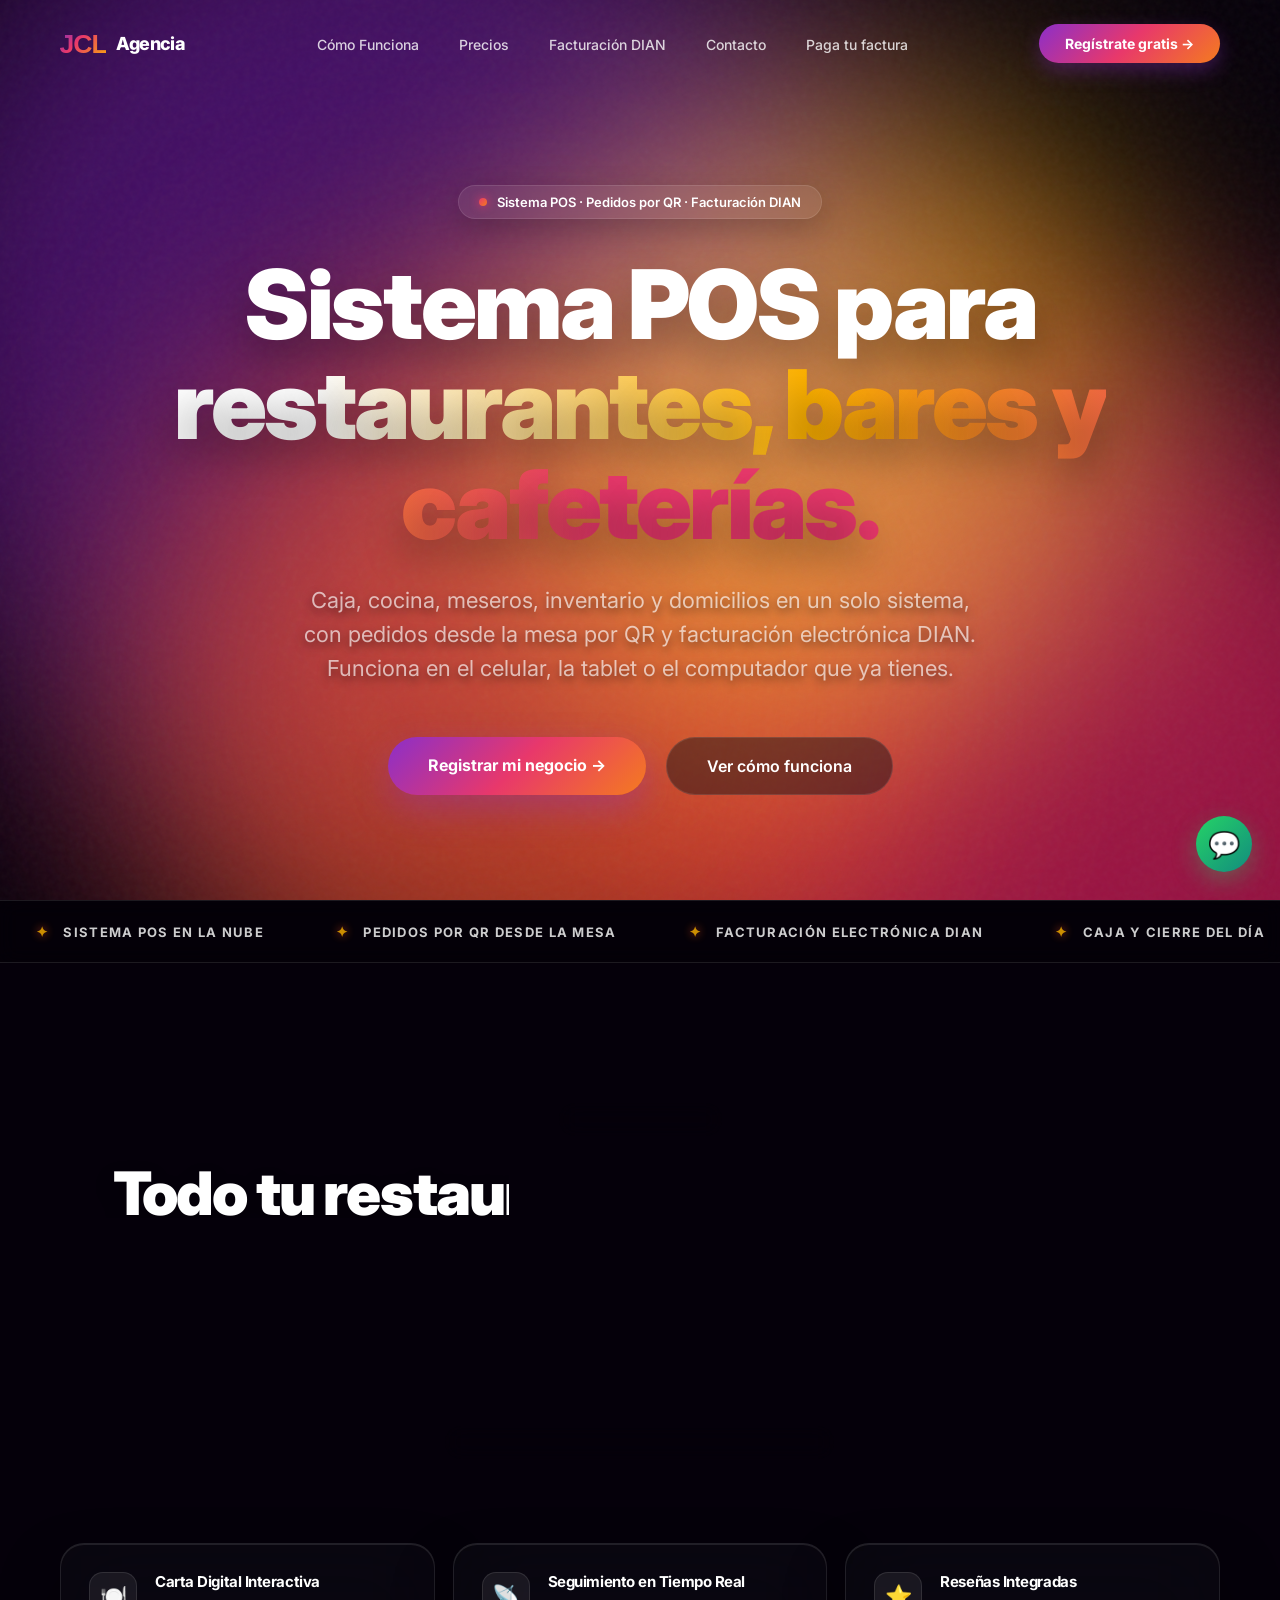
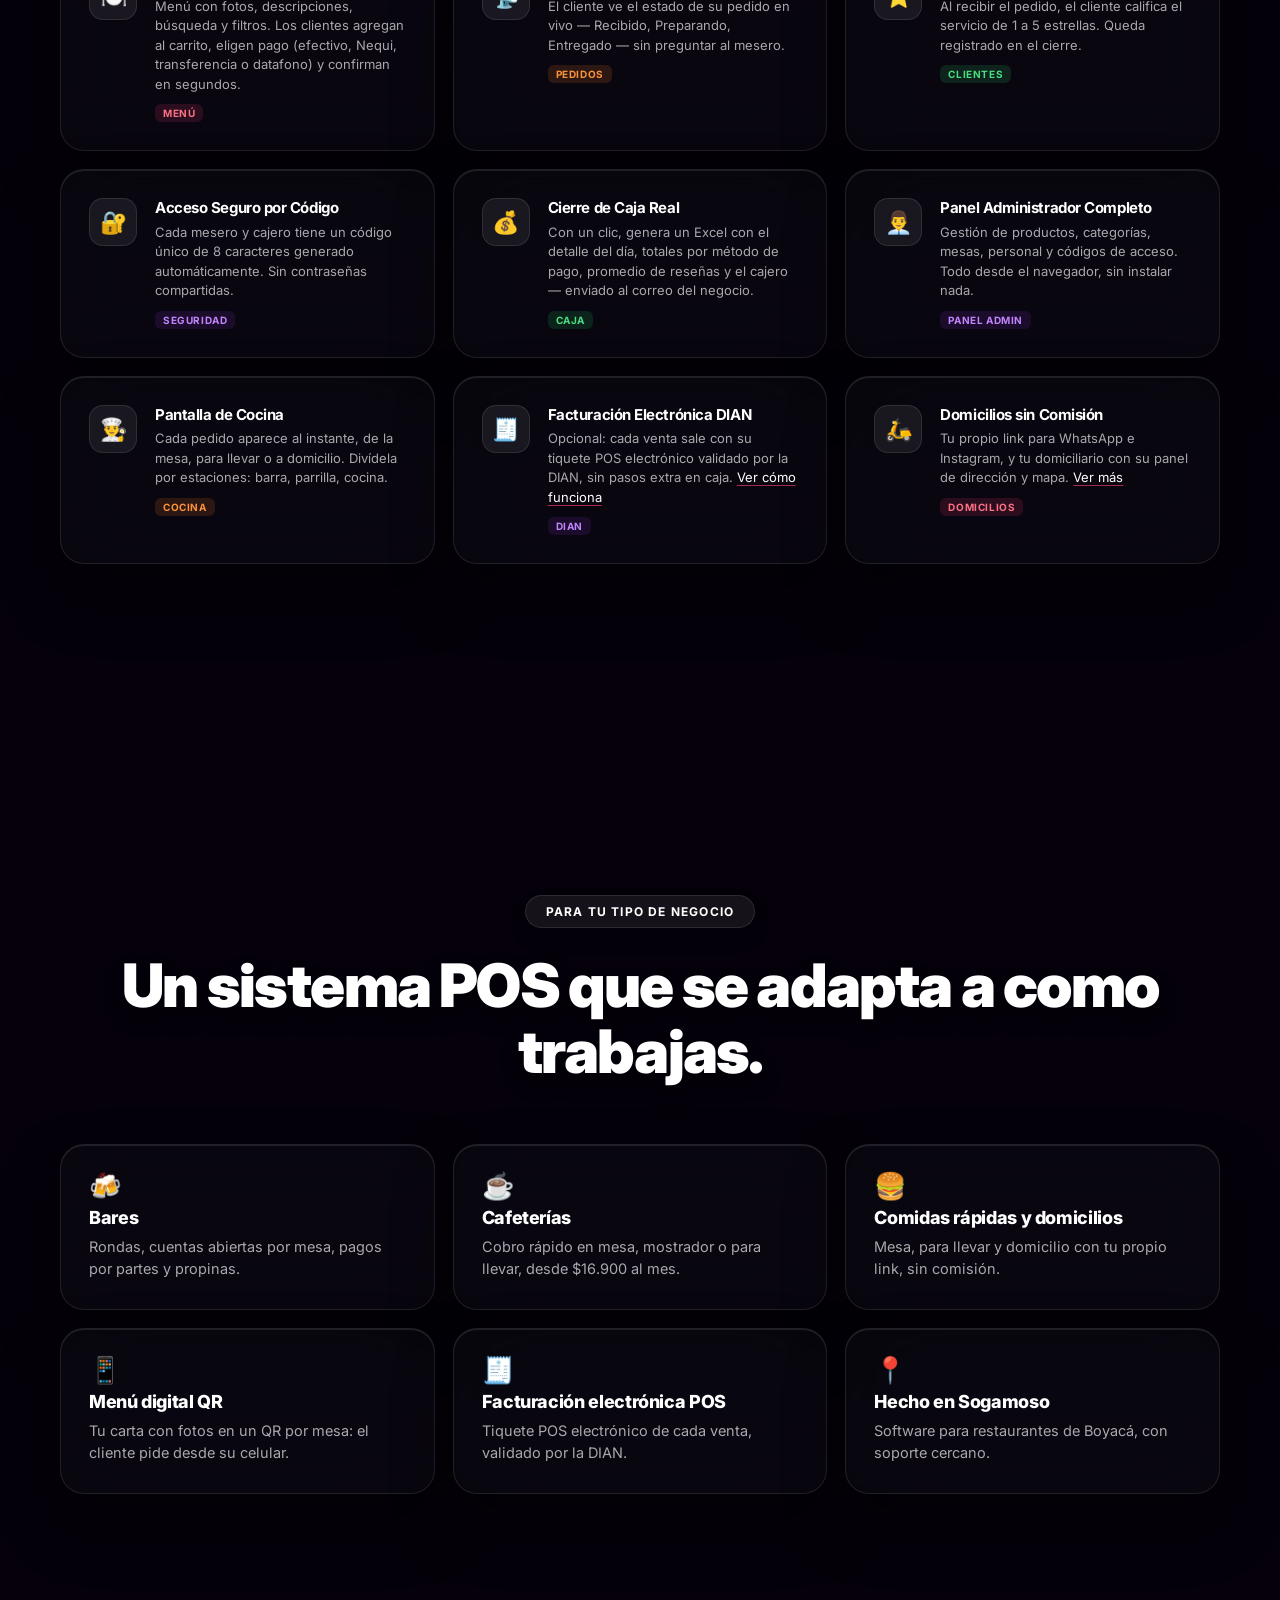
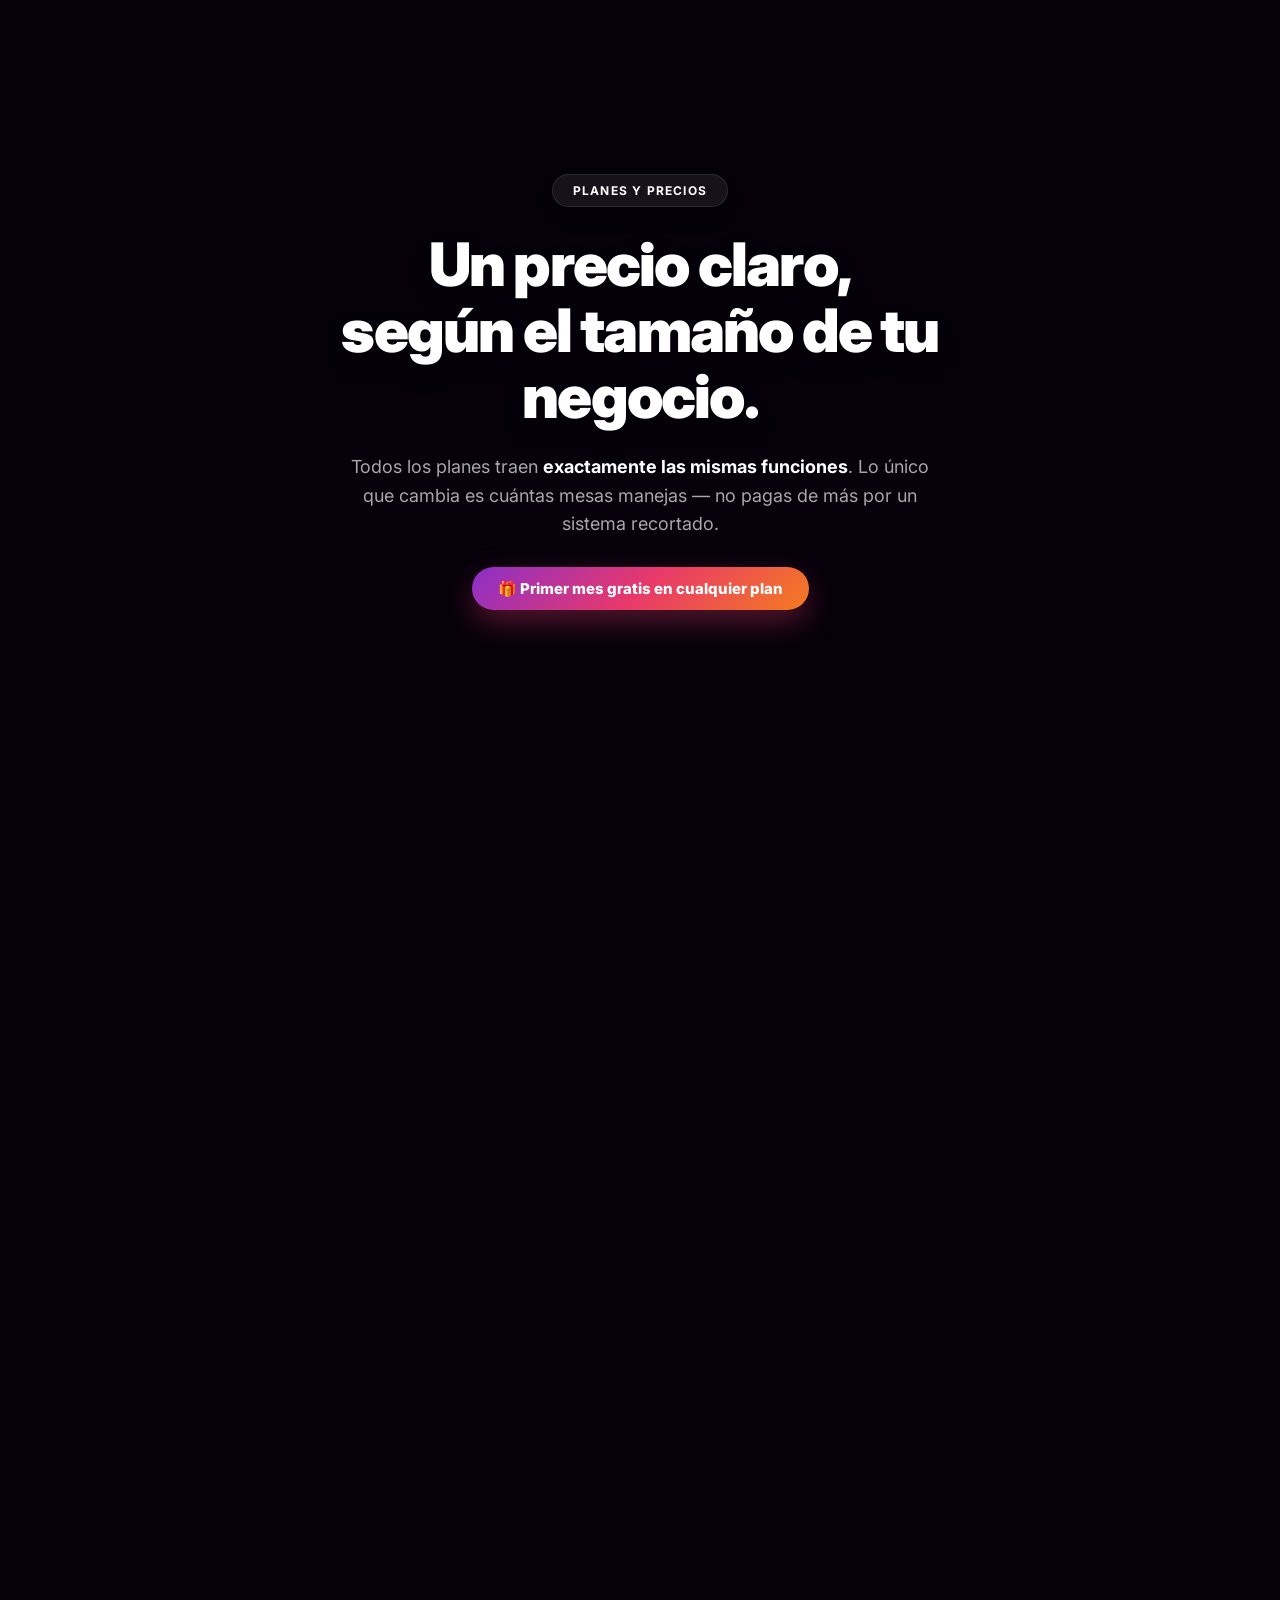
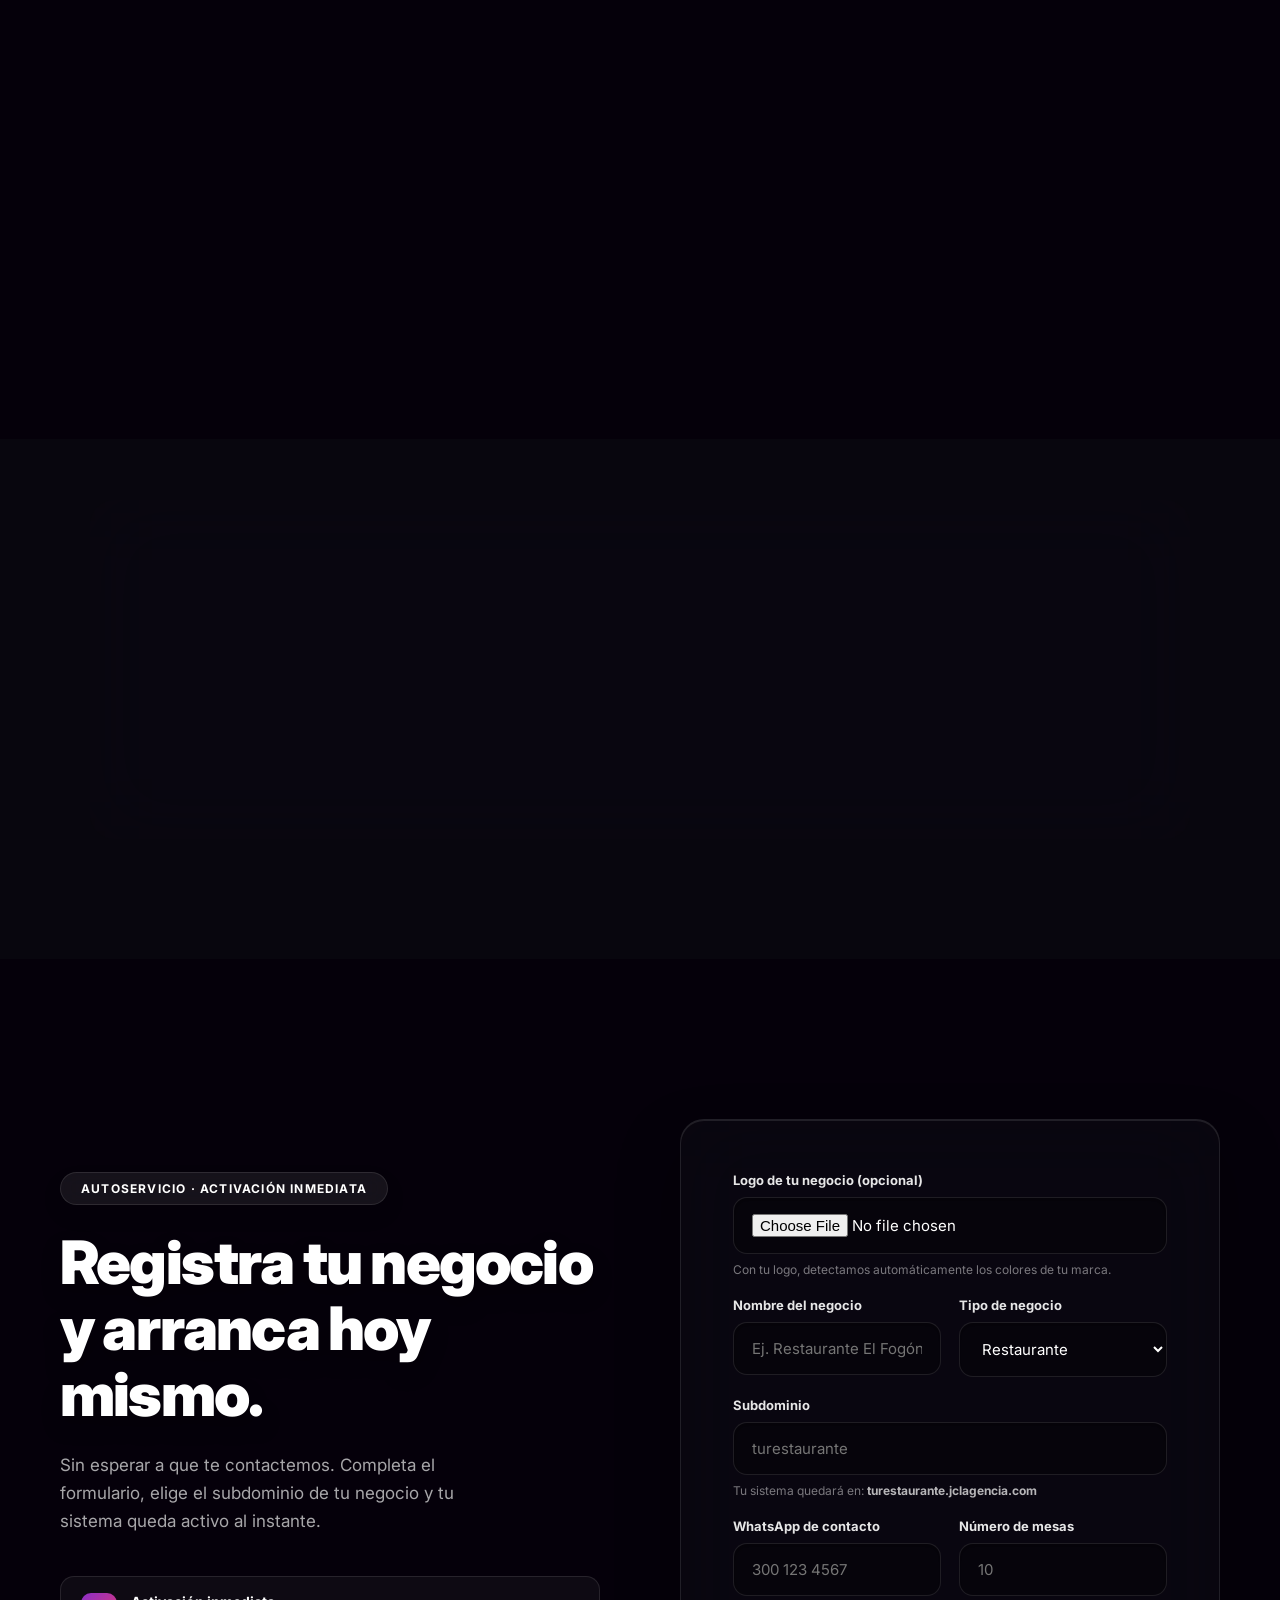
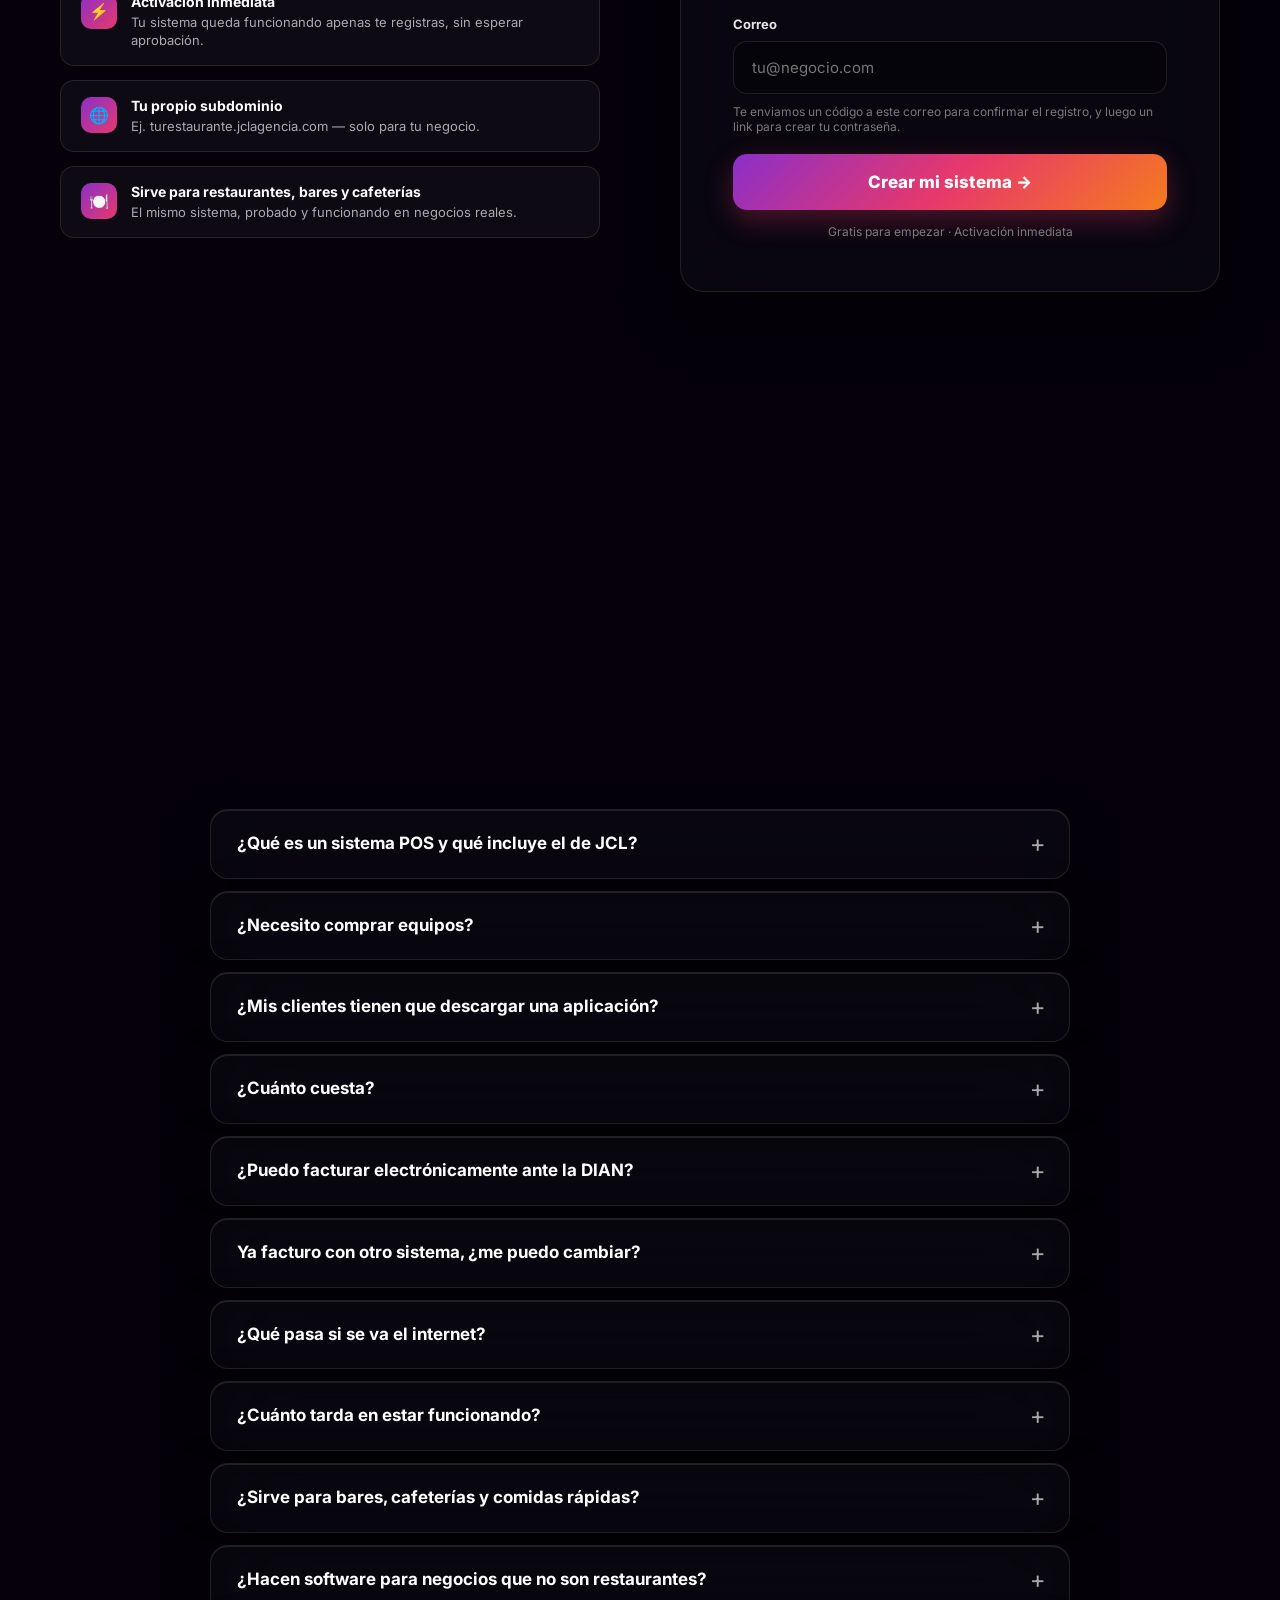
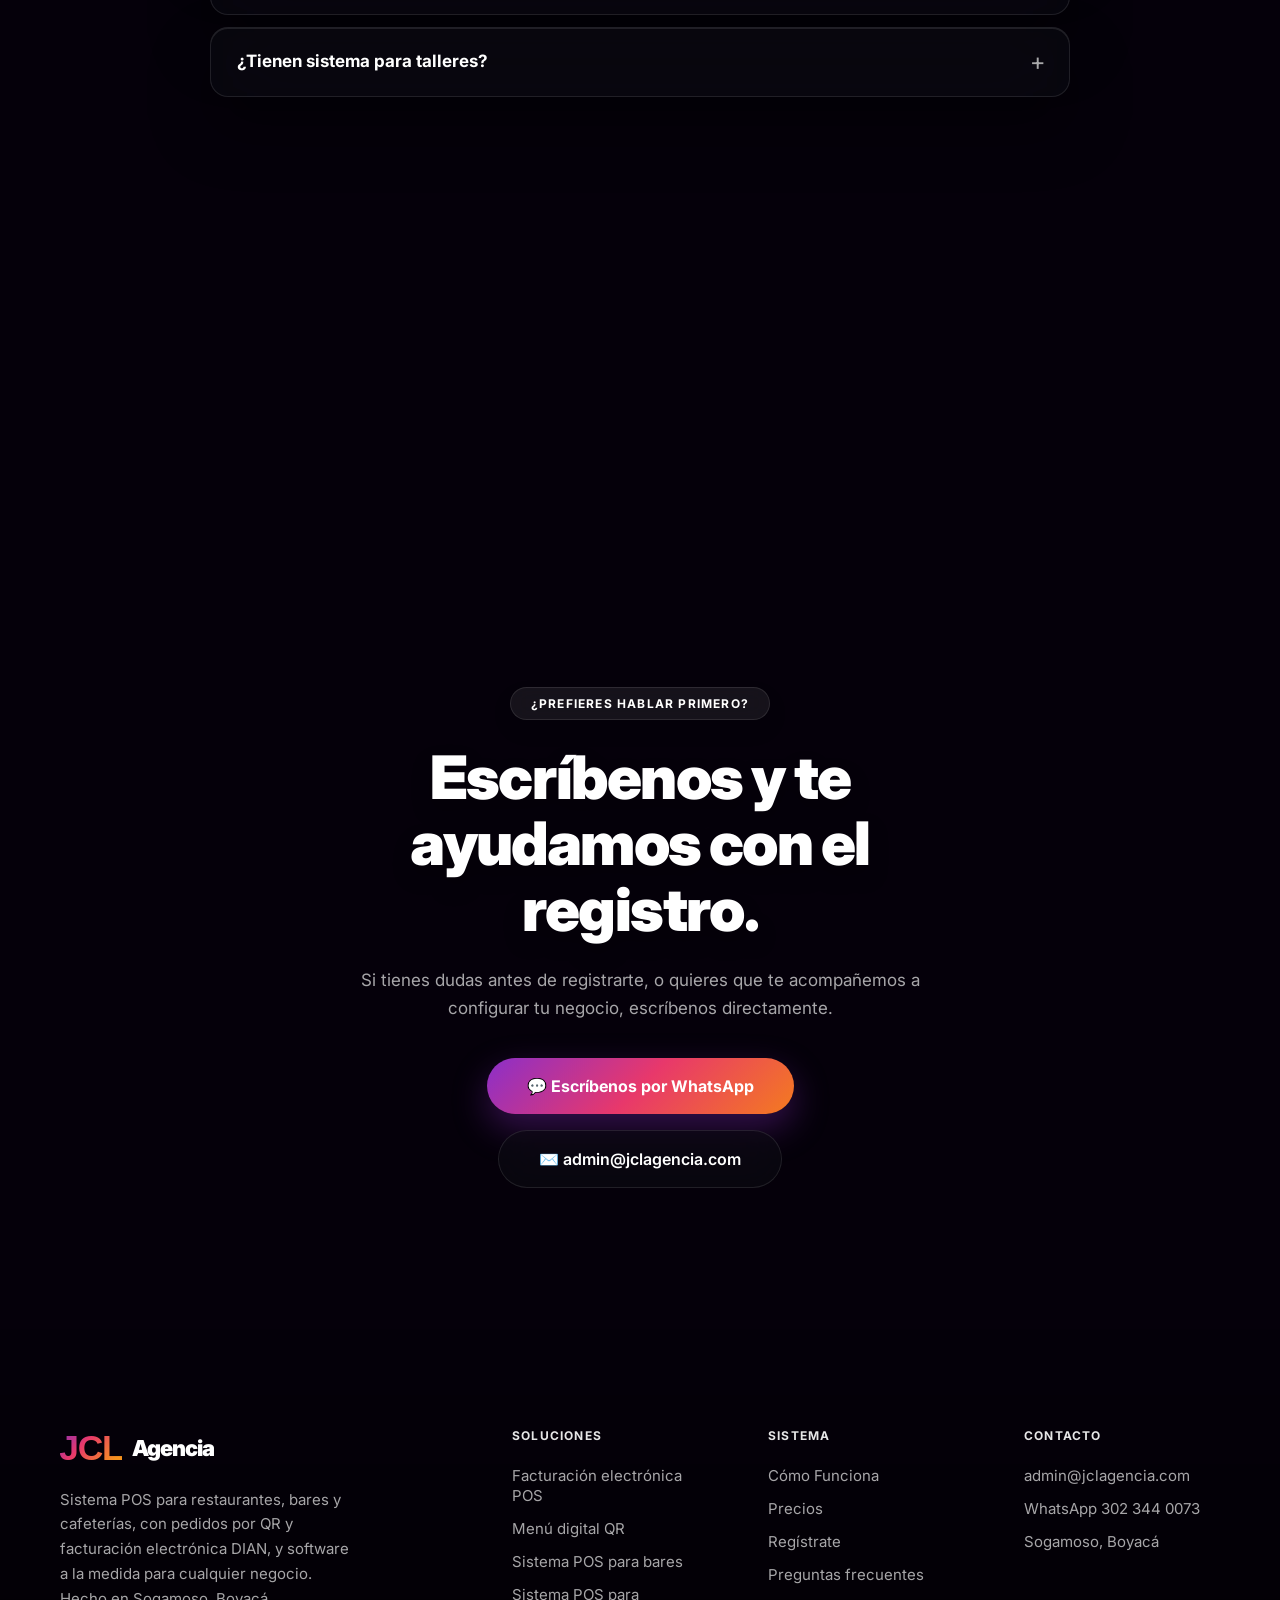
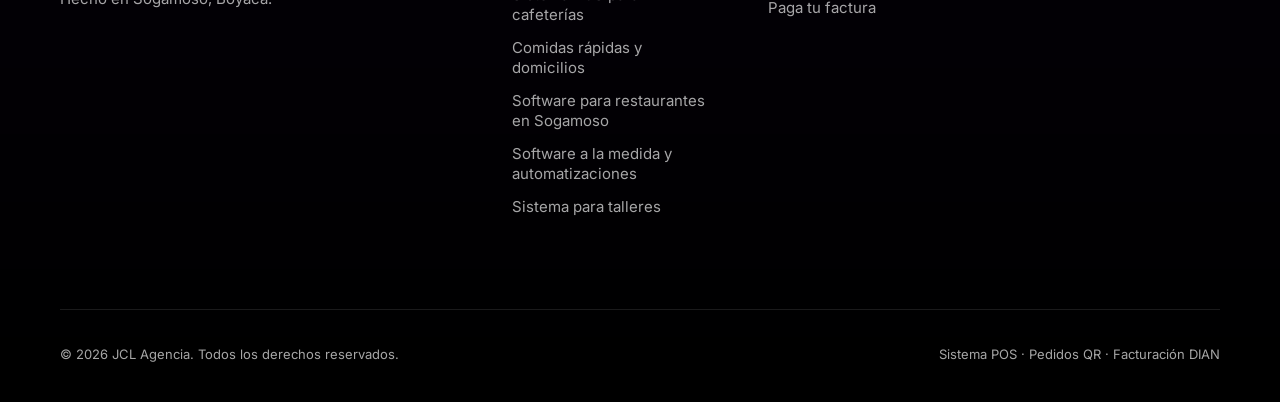
==== index.html @ b56ee99f "Web: JCL Talleres para cualquier taller, sin mes gratis y con factura electrónica La página de talle" ====
<!DOCTYPE html>
<html lang="es">
<head>
<meta charset="UTF-8">
<meta name="viewport" content="width=device-width, initial-scale=1.0">
<script>if (window.location.search) history.replaceState(null, '', window.location.pathname);</script>
<title>Sistema POS para restaurantes, bares y cafeterías | JCL Agencia</title>
<meta name="description" content="Sistema POS para restaurantes, bares y cafeterías en Colombia: pedidos por QR desde la mesa, caja, cocina, inventario, domicilios y facturación electrónica DIAN. Primer mes gratis.">
<link rel="canonical" href="https://jclagencia.com/">
<meta name="theme-color" content="#125EE0">

<!-- Favicon en archivos REALES: Googlebot no puede descargar un icono
     incrustado como data: URI, por eso el buscador mostraba el mundito gris.
     Los tamaños son múltiplos de 48, que es lo que Google pide. -->
<link rel="icon" href="/favicon.ico" sizes="any">
<link rel="icon" type="image/png" sizes="48x48" href="/icons/icon-48.png">
<link rel="icon" type="image/png" sizes="96x96" href="/icons/icon-96.png">
<link rel="icon" type="image/png" sizes="192x192" href="/icons/icon-192.png">
<link rel="apple-touch-icon" sizes="180x180" href="/icons/apple-touch-icon.png">

<!-- Vista previa al compartir (WhatsApp, Facebook, X). Sin og:image el enlace
     se compartía sin imagen, con un recuadro vacío. -->
<meta property="og:type" content="website">
<meta property="og:site_name" content="JCL Agencia">
<meta property="og:locale" content="es_CO">
<meta property="og:url" content="https://jclagencia.com/">
<meta property="og:title" content="Sistema POS para restaurantes, bares y cafeterías | JCL Agencia">
<meta property="og:description" content="Caja, cocina, meseros, inventario, domicilios y facturación electrónica DIAN, con pedidos desde la mesa por QR. Primer mes gratis.">
<meta property="og:image" content="https://jclagencia.com/icons/og-image.jpg">
<meta property="og:image:width" content="1200">
<meta property="og:image:height" content="630">
<meta property="og:image:alt" content="JCL Agencia — sistema POS para restaurantes, bares y cafeterías">
<meta name="twitter:card" content="summary_large_image">
<meta name="twitter:title" content="Sistema POS para restaurantes, bares y cafeterías | JCL Agencia">
<meta name="twitter:description" content="Sistema POS con pedidos por QR y facturación electrónica DIAN. Primer mes gratis.">
<meta name="twitter:image" content="https://jclagencia.com/icons/og-image.jpg">

<!-- Datos estructurados: es lo que le dice a Google cuál es el logo OFICIAL de
     la marca (distinto del iconito del resultado de búsqueda). -->
<script type="application/ld+json">
{
  "@context": "https://schema.org",
  "@type": "Organization",
  "name": "JCL Agencia",
  "alternateName": "JCL Marketing Digital & Servicios de IA",
  "url": "https://jclagencia.com/",
  "logo": {
    "@type": "ImageObject",
    "url": "https://jclagencia.com/icons/icon-512.png",
    "width": 512,
    "height": 512
  },
  "image": "https://jclagencia.com/icons/og-image.jpg",
  "description": "Sistema POS para restaurantes, bares y cafeterías, con pedidos por QR y facturación electrónica DIAN. Software a la medida y automatizaciones para cualquier negocio.",
  "areaServed": { "@type": "Country", "name": "Colombia" },
  "address": {
    "@type": "PostalAddress",
    "addressLocality": "Sogamoso",
    "addressRegion": "Boyacá",
    "addressCountry": "CO"
  },
  "contactPoint": {
    "@type": "ContactPoint",
    "contactType": "ventas",
    "telephone": "+57-302-344-0073",
    "availableLanguage": ["es"]
  }
}
</script>

<script type="application/ld+json">
{
 "@context": "https://schema.org",
 "@type": "SoftwareApplication",
 "name": "Sistema POS JCL para restaurantes",
 "applicationCategory": "BusinessApplication",
 "applicationSubCategory": "Sistema POS para restaurantes, bares y cafeterías",
 "operatingSystem": "Web: Android, iOS, Windows y macOS",
 "inLanguage": "es-CO",
 "url": "https://jclagencia.com/",
 "description": "Sistema POS en la nube con pedidos por QR desde la mesa, caja, cocina, meseros, inventario, domicilios y facturación electrónica DIAN.",
 "publisher": {
  "@type": "Organization",
  "name": "JCL Agencia",
  "url": "https://jclagencia.com/"
 },
 "offers": {
  "@type": "AggregateOffer",
  "priceCurrency": "COP",
  "lowPrice": "16900",
  "highPrice": "100000",
  "offerCount": "4"
 }
}
</script>
<script type="application/ld+json">
{
 "@context": "https://schema.org",
 "@type": "FAQPage",
 "mainEntity": [
  {
   "@type": "Question",
   "name": "¿Qué es un sistema POS y qué incluye el de JCL?",
   "acceptedAnswer": {
    "@type": "Answer",
    "text": "Un sistema POS (punto de venta) es con lo que cobras y controlas las ventas de tu negocio. El de JCL incluye caja con cierre del día, pantalla de cocina, panel de meseros, inventario, domicilios y pedidos desde la mesa por QR, todo en el navegador, sin instalar nada."
   }
  },
  {
   "@type": "Question",
   "name": "¿Necesito comprar equipos?",
   "acceptedAnswer": {
    "@type": "Answer",
    "text": "No. Funciona en el celular, la tablet o el computador que ya tienes. Si quieres tiquetes impresos, sirve una impresora térmica de 58 u 80 mm en caja."
   }
  },
  {
   "@type": "Question",
   "name": "¿Mis clientes tienen que descargar una aplicación?",
   "acceptedAnswer": {
    "@type": "Answer",
    "text": "No. Escanean el QR de su mesa y la carta abre en el navegador de su celular. Quien prefiera, le pide al mesero, que registra el pedido desde su celular."
   }
  },
  {
   "@type": "Question",
   "name": "¿Cuánto cuesta?",
   "acceptedAnswer": {
    "@type": "Answer",
    "text": "Depende de cuántas mesas manejas: $16.900 al mes hasta 10 mesas, $29.900 de 11 a 20, $49.900 de 21 a 50 y $100.000 con más de 50. Todos los planes traen las mismas funciones y el primer mes es gratis. La facturación electrónica es opcional y se paga aparte."
   }
  },
  {
   "@type": "Question",
   "name": "¿Puedo facturar electrónicamente ante la DIAN?",
   "acceptedAnswer": {
    "@type": "Answer",
    "text": "Sí, es opcional. Cada venta sale con su tiquete POS electrónico validado por la DIAN y, si el cliente la pide, con factura a su nombre. Te acompañamos en la habilitación. Ver cómo funciona."
   }
  },
  {
   "@type": "Question",
   "name": "Ya facturo con otro sistema, ¿me puedo cambiar?",
   "acceptedAnswer": {
    "@type": "Answer",
    "text": "Sí, sin quedarte un día sin facturar: la DIAN permite tener más de un sistema registrado, así que el anterior sigue funcionando hasta el día del cambio. Te recomendamos pedir un prefijo nuevo y guardar los XML de tu proveedor anterior."
   }
  },
  {
   "@type": "Question",
   "name": "¿Qué pasa si se va el internet?",
   "acceptedAnswer": {
    "@type": "Answer",
    "text": "El sistema funciona en línea: si se cae el internet del local, puedes seguir trabajando desde un celular con datos. Y la facturación electrónica nunca frena la venta: si la DIAN tarda en responder, el documento sale solo apenas responde."
   }
  },
  {
   "@type": "Question",
   "name": "¿Cuánto tarda en estar funcionando?",
   "acceptedAnswer": {
    "@type": "Answer",
    "text": "Queda activo apenas te registras, con tu propia dirección. La carta la armas tomándole una foto a tu carta impresa, y desde tu panel imprimes los QR de las mesas."
   }
  },
  {
   "@type": "Question",
   "name": "¿Sirve para bares, cafeterías y comidas rápidas?",
   "acceptedAnswer": {
    "@type": "Answer",
    "text": "Sí, es el mismo sistema. Mira cómo funciona en bares, cafeterías y comidas rápidas con domicilios."
   }
  },
  {
   "@type": "Question",
   "name": "¿Hacen software para negocios que no son restaurantes?",
   "acceptedAnswer": {
    "@type": "Answer",
    "text": "Sí. Hacemos software a la medida y automatizaciones para cualquier negocio: ya tenemos funcionando sistemas para una IPS, una constructora, un taller de motos y un centro de estética."
   }
  },
  {
   "@type": "Question",
   "name": "¿Tienen sistema para talleres?",
   "acceptedAnswer": {
    "@type": "Answer",
    "text": "Sí: JCL Talleres, para talleres de motos, carros, maquinaria o cualquier equipo, con órdenes de trabajo, inventario, caja, abonos y avisos al cliente por WhatsApp. Cuesta $99.900 al mes con 60 órdenes de trabajo incluidas."
   }
  }
 ]
}
</script>

<link rel="preconnect" href="https://fonts.googleapis.com">
<link rel="preconnect" href="https://fonts.gstatic.com" crossorigin>
<link href="https://fonts.googleapis.com/css2?family=Inter:wght@400;500;600;700;800;900&display=swap" rel="stylesheet">
<style>
/* ── RESET & VARIABLES ── */
*, *::before, *::after { box-sizing: border-box; margin: 0; padding: 0; }
html { scroll-behavior: smooth; }

:root {
  --c-purple: #6A1B9A;
  --c-magenta: #E91E63;
  --c-orange: #FF5722;
  --c-yellow: #FFB300;
  --c-jcl1: #8B2FC9;
  --c-jcl2: #E8386B;
  --c-jcl3: #F47B1F;
  --text-main: #FFFFFF;
  --text-muted: rgba(255,255,255,0.65);
  --glass-bg: rgba(15,15,20,0.45);
  --glass-border: rgba(255,255,255,0.1);
  --glass-highlight: rgba(255,255,255,0.18);
  --radius-sm: 16px;
  --radius-md: 24px;
  --radius-lg: 32px;
}

body {
  background: #05000a;
  color: var(--text-main);
  font-family: 'Inter', -apple-system, BlinkMacSystemFont, "Segoe UI", sans-serif;
  overflow-x: hidden;
  -webkit-font-smoothing: antialiased;
}
h1,h2,h3,h4,.hh,.sh { font-family: 'Inter', -apple-system, "Segoe UI", sans-serif; letter-spacing:-0.03em; }
::-webkit-scrollbar{width:6px}::-webkit-scrollbar-track{background:#05000a}::-webkit-scrollbar-thumb{background:rgba(255,255,255,.2);border-radius:10px}

/* ── BACKGROUND ANIMADO ── */
.ocean-bg { position:fixed;top:0;left:0;right:0;bottom:0;z-index:-1;background:#05000a;overflow:hidden; }
.wave { position:absolute;border-radius:50%;filter:blur(120px);opacity:.65;animation:fluidWave 25s cubic-bezier(.4,0,.2,1) infinite alternate;will-change:transform; }
.wave.purple{background:var(--c-purple);width:80vw;height:80vw;top:-20%;left:-10%;animation-duration:28s}
.wave.magenta{background:var(--c-magenta);width:70vw;height:70vw;top:40%;right:-20%;animation-delay:-5s;animation-duration:22s}
.wave.orange{background:var(--c-orange);width:60vw;height:60vw;bottom:-20%;left:10%;animation-delay:-10s}
.wave.yellow{background:var(--c-yellow);width:50vw;height:50vw;top:10%;left:40%;animation-delay:-15s;mix-blend-mode:screen}
@keyframes fluidWave{0%{transform:translate(0,0) scale(1) rotate(0deg)}50%{transform:translate(10vw,-10vh) scale(1.1) rotate(180deg)}100%{transform:translate(-10vw,10vh) scale(.9) rotate(360deg)}}
.noise-overlay{position:fixed;inset:0;z-index:-1;background-image:url("data:image/svg+xml,%3Csvg viewBox='0 0 200 200' xmlns='http://www.w3.org/2000/svg'%3E%3Cfilter id='n'%3E%3CfeTurbulence type='fractalNoise' baseFrequency='.75' numOctaves='3' stitchTiles='stitch'/%3E%3C/filter%3E%3Crect width='100%25' height='100%25' filter='url(%23n)'/%3E%3C/svg%3E");opacity:.04;pointer-events:none}

/* ── PRELOADER ── */
#pl{position:fixed;inset:0;background:#05000a;z-index:9000;display:flex;align-items:center;justify-content:center;transition:opacity .7s,visibility .7s}
#pl.hide{opacity:0;visibility:hidden}
.pl-logo{font-size:56px;font-weight:900;letter-spacing:-.04em;background:linear-gradient(135deg,var(--c-jcl1),var(--c-jcl2),var(--c-jcl3));-webkit-background-clip:text;-webkit-text-fill-color:transparent;background-clip:text;animation:plpop .9s forwards}
@keyframes plpop{from{opacity:0;transform:scale(.85)}to{opacity:1;transform:scale(1)}}

/* ── NAVEGACIÓN ── */
nav{position:fixed;top:0;left:0;right:0;z-index:1000;padding:24px 60px;display:flex;align-items:center;justify-content:space-between;transition:all .4s cubic-bezier(.16,1,.3,1)}
nav.sc{padding:16px 60px;background:rgba(5,0,10,.6);backdrop-filter:blur(24px) saturate(180%);-webkit-backdrop-filter:blur(24px) saturate(180%);border-bottom:1px solid var(--glass-border)}
.nlogo{display:flex;align-items:center;gap:10px;text-decoration:none}
.nlogo-icon{height:30px;width:auto;display:block}
.nlogo-text{font-weight:800;font-size:18px;color:#fff;letter-spacing:-.03em}
.nlinks{display:flex;gap:40px;list-style:none}
.nlinks a{color:var(--text-main);text-decoration:none;font-size:14px;font-weight:500;opacity:.8;transition:opacity .2s}
.nlinks a:hover{opacity:1}
/* Con "Software a la medida" son seis enlaces: siempre en una línea, más juntos
   en pantallas medianas y menú hamburguesa antes de que se aprieten. */
.nlinks a{white-space:nowrap}
@media(max-width:1240px){.nlinks{gap:26px}}
.ncta{background:linear-gradient(135deg,var(--c-jcl1),var(--c-jcl2),var(--c-jcl3));color:#fff;padding:11px 26px;border-radius:100px;font-size:14px;font-weight:700;text-decoration:none;transition:all .3s;box-shadow:0 8px 20px rgba(139,47,201,.35)}
.ncta:hover{transform:translateY(-2px);box-shadow:0 12px 28px rgba(139,47,201,.5)}
.nburg{display:none;flex-direction:column;gap:6px;cursor:pointer;background:none;border:none;z-index:1001}
.nburg span{width:28px;height:2px;background:var(--text-main);display:block;border-radius:2px}
@media(max-width:1120px){.nlinks,nav > .ncta{display:none}.nburg{display:flex}}
.mmenu{position:fixed;inset:0;background:rgba(5,0,10,.94);backdrop-filter:blur(32px);z-index:999;flex-direction:column;align-items:center;justify-content:center;gap:32px;opacity:0;visibility:hidden;transition:opacity .3s ease,visibility .3s ease}
.mmenu.open{opacity:1;visibility:visible;display:flex}
.mmenu a{color:var(--text-main);text-decoration:none;font-size:28px;font-weight:800;transition:all .2s;opacity:0;transform:translateY(16px)}
.mmenu.open a{opacity:1;transform:translateY(0)}
.mmenu.open a:nth-child(2){transition-delay:.05s}
.mmenu.open a:nth-child(3){transition-delay:.1s}
.mmenu.open a:nth-child(4){transition-delay:.15s}
.mmenu.open a:nth-child(5){transition-delay:.2s}
.mmenu.open a:nth-child(6){transition-delay:.25s}
.mmenu.open a:nth-child(7){transition-delay:.3s}
.mmenu a:hover{background:linear-gradient(135deg,var(--c-jcl1),var(--c-jcl2),var(--c-jcl3));-webkit-background-clip:text;-webkit-text-fill-color:transparent;background-clip:text}
.mmenu .mcls{position:absolute;top:24px;right:24px;background:rgba(255,255,255,.08);border:1px solid var(--glass-border);color:#fff;font-size:20px;cursor:pointer;opacity:.8;width:40px;height:40px;border-radius:50%;display:flex;align-items:center;justify-content:center;transition:all .2s}
.mmenu .mcls:hover{opacity:1;background:rgba(255,255,255,.15)}

/* ── HERO ── */
#hero{min-height:100vh;display:flex;align-items:center;justify-content:center;position:relative;padding:160px 60px 80px;text-align:center}
.hcontent{position:relative;z-index:2;max-width:980px;margin:0 auto}
.hbadge{display:inline-flex;align-items:center;gap:10px;background:rgba(255,255,255,.07);border:1px solid var(--glass-border);backdrop-filter:blur(10px);padding:8px 20px;border-radius:100px;font-size:13px;font-weight:600;margin-bottom:36px;box-shadow:0 10px 30px rgba(0,0,0,.2);animation:fup .8s ease forwards}
.bdot{width:8px;height:8px;background:linear-gradient(135deg,var(--c-jcl2),var(--c-jcl3));border-radius:50%;box-shadow:0 0 10px var(--c-jcl2);animation:pulse 2s infinite}
@keyframes pulse{0%,100%{box-shadow:0 0 6px var(--c-jcl2)}50%{box-shadow:0 0 16px var(--c-jcl2),0 0 28px rgba(232,56,107,.4)}}
h1.hh{font-size:clamp(46px,7.5vw,96px);font-weight:900;line-height:1.04;margin-bottom:28px;text-shadow:0 20px 40px rgba(0,0,0,.3);animation:fup .8s ease .1s forwards;opacity:0}
.gt{background:linear-gradient(to right,#fff 10%,var(--c-yellow) 45%,var(--c-jcl2) 80%);-webkit-background-clip:text;-webkit-text-fill-color:transparent;background-clip:text}
.hsub{font-size:clamp(17px,2.1vw,22px);color:var(--text-muted);max-width:680px;margin:0 auto 52px;line-height:1.55;font-weight:400;text-shadow:0 4px 10px rgba(0,0,0,.5);animation:fup .8s ease .2s forwards;opacity:0}
.hact{display:flex;gap:20px;justify-content:center;flex-wrap:wrap;animation:fup .8s ease .3s forwards;opacity:0}
.bp{background:linear-gradient(135deg,var(--c-jcl1),var(--c-jcl2),var(--c-jcl3));color:#fff;padding:18px 40px;border-radius:100px;font-size:16px;font-weight:700;text-decoration:none;transition:all .3s;box-shadow:0 14px 35px rgba(139,47,201,.35)}
.bp:hover{transform:translateY(-3px) scale(1.02);box-shadow:0 20px 44px rgba(139,47,201,.55)}
.bs{background:var(--glass-bg);color:var(--text-main);border:1px solid var(--glass-border);backdrop-filter:blur(20px);padding:18px 40px;border-radius:100px;font-size:16px;font-weight:600;text-decoration:none;transition:all .3s}
.bs:hover{background:rgba(255,255,255,.1);border-color:var(--glass-highlight);transform:translateY(-3px)}

/* ── HERO STATS MINI ── */
.hero-stats{display:flex;gap:48px;justify-content:center;margin-top:64px;padding-top:48px;border-top:1px solid var(--glass-border);animation:fup .8s ease .45s forwards;opacity:0}
.hstat{text-align:center}
.hstat-v{font-size:28px;font-weight:900;background:linear-gradient(135deg,var(--c-jcl1),var(--c-jcl2));-webkit-background-clip:text;-webkit-text-fill-color:transparent;background-clip:text}
.hstat-l{font-size:12px;color:var(--text-muted);font-weight:600;text-transform:uppercase;letter-spacing:.08em;margin-top:4px}

/* ── MARQUEE ── */
.mqsec{overflow:hidden;background:rgba(0,0,0,.2);backdrop-filter:blur(10px);border-top:1px solid var(--glass-border);border-bottom:1px solid var(--glass-border)}
.mqtrack{display:flex}
.mqcontent{display:flex;align-items:center;animation:mq 50s linear infinite;white-space:nowrap}
.mqitem{padding:22px 36px;font-size:13px;letter-spacing:.1em;text-transform:uppercase;color:var(--text-main);font-weight:700;display:flex;align-items:center;gap:14px;opacity:.8}
.mqitem::before{content:'✦';color:var(--c-yellow);font-size:14px;text-shadow:0 0 10px var(--c-orange)}
@keyframes mq{from{transform:translateX(0)}to{transform:translateX(-50%)}}

/* ── COMPONENTES GLOBALES ── */
.sec{padding:140px 60px;max-width:1400px;margin:0 auto;position:relative;z-index:2}
.glass-panel{background:var(--glass-bg);backdrop-filter:blur(40px) saturate(150%);-webkit-backdrop-filter:blur(40px) saturate(150%);border:1px solid var(--glass-border);box-shadow:0 30px 60px rgba(0,0,0,.4),inset 0 1px 0 rgba(255,255,255,.1);border-radius:var(--radius-md);transition:all .4s cubic-bezier(.16,1,.3,1)}
.glass-panel:hover{border-color:var(--glass-highlight);transform:translateY(-5px);box-shadow:0 40px 80px rgba(0,0,0,.5),inset 0 1px 0 rgba(255,255,255,.18);background:rgba(22,22,30,.55)}
.stag{display:inline-flex;align-items:center;padding:8px 20px;border-radius:100px;background:rgba(255,255,255,.07);border:1px solid var(--glass-border);backdrop-filter:blur(10px);font-size:12px;font-weight:700;letter-spacing:.1em;text-transform:uppercase;margin-bottom:24px;box-shadow:0 10px 20px rgba(0,0,0,.1)}
h2.sh{font-size:clamp(36px,5vw,60px);font-weight:900;letter-spacing:-.03em;line-height:1.1;margin-bottom:24px;text-shadow:0 10px 20px rgba(0,0,0,.3)}
.ssub{font-size:18px;color:var(--text-muted);max-width:600px;line-height:1.6}

/* ── BENTO SISTEMAS PRINCIPALES ── */
.bgrid{display:grid;grid-template-columns:repeat(12,1fr);gap:20px;margin-top:56px}
.bc{padding:44px;position:relative;overflow:hidden;display:flex;flex-direction:column;text-decoration:none;color:inherit}
.bc.c4{grid-column:span 4}.bc.c6{grid-column:span 6}.bc.c8{grid-column:span 8}
.cnum{font-size:12px;color:var(--text-muted);font-weight:700;letter-spacing:.1em;margin-bottom:28px;display:flex;align-items:center;gap:14px}
.cnum::after{content:'';flex:1;height:1px;background:var(--glass-border)}
.cico{width:60px;height:60px;border-radius:18px;background:rgba(255,255,255,.06);border:1px solid var(--glass-border);display:flex;align-items:center;justify-content:center;font-size:28px;margin-bottom:22px;box-shadow:0 8px 18px rgba(0,0,0,.2)}
.ctitle{font-size:23px;font-weight:800;margin-bottom:14px;line-height:1.2}
.cdesc{font-size:15px;color:var(--text-muted);line-height:1.65;flex-grow:1}
.carr{position:absolute;bottom:36px;right:36px;font-size:22px;opacity:0;transform:translate(-10px,10px);transition:all .3s}
.bc:hover .carr{opacity:1;transform:translate(0,0)}
.feat-tag{display:inline-flex;align-items:center;gap:6px;margin-top:22px;background:linear-gradient(135deg,var(--c-jcl1),var(--c-jcl2));padding:7px 16px;border-radius:100px;font-size:12px;font-weight:700;align-self:flex-start}
.bc-glow{position:absolute;top:-40px;right:-40px;width:200px;height:200px;border-radius:50%;opacity:.12;filter:blur(60px);pointer-events:none}

/* ── FEATURE GRIDS POR SISTEMA ── */
.svc-header{text-align:center;margin-bottom:60px}
.svc-cats{display:flex;gap:12px;justify-content:center;flex-wrap:wrap;margin-bottom:48px}
.svc-cat-btn{padding:9px 20px;border-radius:100px;border:1px solid var(--glass-border);background:rgba(255,255,255,.05);color:var(--text-muted);font-size:13px;font-weight:600;cursor:pointer;transition:all .25s;backdrop-filter:blur(10px)}
.svc-cat-btn:hover,.svc-cat-btn.active{background:linear-gradient(135deg,var(--c-jcl1),var(--c-jcl2),var(--c-jcl3));color:#fff;border-color:transparent;box-shadow:0 6px 20px rgba(139,47,201,.3)}
.svc-grid{display:grid;grid-template-columns:repeat(auto-fill,minmax(280px,1fr));gap:18px}
.svc-card{padding:28px;display:flex;gap:18px;align-items:flex-start;cursor:pointer;position:relative;overflow:hidden}
.svc-card::before{content:'';position:absolute;inset:0;background:linear-gradient(135deg,transparent,rgba(139,47,201,.06));opacity:0;transition:opacity .3s}
.svc-card:hover::before{opacity:1}
.svc-icon-wrap{width:48px;height:48px;border-radius:14px;background:rgba(255,255,255,.07);border:1px solid var(--glass-border);display:flex;align-items:center;justify-content:center;font-size:22px;flex-shrink:0;transition:all .3s}
.svc-card:hover .svc-icon-wrap{background:linear-gradient(135deg,rgba(139,47,201,.25),rgba(232,56,107,.15));border-color:rgba(139,47,201,.3)}
.svc-body{flex:1;min-width:0}
.svc-body h4{font-size:15px;font-weight:700;margin-bottom:5px;line-height:1.3}
.svc-body p{font-size:13px;color:var(--text-muted);line-height:1.5}
.svc-meta{display:flex;align-items:center;justify-content:space-between;margin-top:10px}
.svc-time{font-size:11px;font-weight:700;color:var(--c-yellow);background:rgba(255,179,0,.1);padding:3px 9px;border-radius:100px;border:1px solid rgba(255,179,0,.2)}
.svc-cat-tag{font-size:10px;font-weight:700;text-transform:uppercase;letter-spacing:.06em;padding:3px 8px;border-radius:6px}
.cat-audit{background:rgba(139,47,201,.15);color:#c084fc}
.cat-create{background:rgba(232,56,107,.15);color:#fb7185}
.cat-auto{background:rgba(244,123,31,.15);color:#fb923c}
.cat-data{background:rgba(34,197,94,.15);color:#4ade80}

/* ── LISTA DE BENEFICIOS ── */
.panel-feats{display:flex;flex-direction:column;gap:14px}
.pfeat{display:flex;align-items:flex-start;gap:14px;padding:16px 20px;border-radius:14px;background:rgba(255,255,255,.04);border:1px solid var(--glass-border)}
.pfeat-icon{width:36px;height:36px;border-radius:10px;background:linear-gradient(135deg,var(--c-jcl1),var(--c-jcl2));display:flex;align-items:center;justify-content:center;font-size:16px;flex-shrink:0}
.pfeat-body h5{font-size:14px;font-weight:700;margin-bottom:3px}
.pfeat-body p{font-size:13px;color:var(--text-muted);line-height:1.4}

/* ── AI TOOLS GRID ── */
.tgrid{display:grid;grid-template-columns:repeat(auto-fill,minmax(160px,1fr));gap:18px;margin-top:72px}
.tc{padding:28px 20px;text-align:center;display:flex;flex-direction:column;align-items:center;justify-content:center}
.ticon{font-size:36px;margin-bottom:16px;filter:drop-shadow(0 8px 8px rgba(0,0,0,.2))}
.tname{font-size:16px;font-weight:800;margin-bottom:6px}
.trole{font-size:13px;color:var(--text-muted)}

/* ── MÉTRICAS ── */
.sgrid{display:grid;grid-template-columns:repeat(4,1fr);gap:0}
.si{padding:40px;text-align:center}
.sv{display:block;font-size:clamp(44px,5.5vw,72px);font-weight:900;background:linear-gradient(135deg,var(--c-yellow),var(--c-jcl2));-webkit-background-clip:text;-webkit-text-fill-color:transparent;text-shadow:none}
.sl{font-size:15px;color:var(--text-muted);margin-top:12px;font-weight:500}

/* ── PROCESO ── */
.psteps{display:grid;grid-template-columns:repeat(4,1fr);gap:20px;margin-top:72px}
.ps{padding:44px 32px}
.pnum{font-size:50px;font-weight:900;background:linear-gradient(135deg,#fff,rgba(255,255,255,.35));-webkit-background-clip:text;-webkit-text-fill-color:transparent;margin-bottom:22px}
.ptitle{font-size:20px;font-weight:800;margin-bottom:12px}
.pdesc{font-size:15px;color:var(--text-muted);line-height:1.65}
.pdesc strong{color:rgba(255,255,255,.9);font-weight:600}

/* ── CONTACTO ── */
.cgrid{display:grid;grid-template-columns:1fr 1fr;gap:80px;align-items:center}
.cdet{display:flex;align-items:center;gap:16px;margin-bottom:20px;font-size:15px;font-weight:600}
.wpico{width:44px;height:44px;border-radius:50%;background:linear-gradient(135deg,rgba(139,47,201,.2),rgba(232,56,107,.15));border:1px solid var(--glass-border);display:flex;align-items:center;justify-content:center;font-size:18px;box-shadow:0 8px 18px rgba(0,0,0,.2)}
.fbox{padding:52px}
.frow{display:grid;grid-template-columns:1fr 1fr;gap:18px}
.fg{margin-bottom:20px}
.fg label{display:block;font-size:13px;font-weight:700;color:var(--text-main);margin-bottom:9px;opacity:.9}
.fg input,.fg textarea,.fg select{width:100%;background:rgba(0,0,0,.3);border:1px solid var(--glass-border);border-radius:14px;padding:16px 18px;color:var(--text-main);font-family:'Inter',sans-serif;font-size:15px;transition:all .3s;box-shadow:inset 0 2px 4px rgba(0,0,0,.2)}
.fg select option{background:#1a0533;color:#fff}
.fg input:focus,.fg textarea:focus,.fg select:focus{border-color:var(--c-jcl2);background:rgba(0,0,0,.5);outline:none;box-shadow:0 0 0 3px rgba(232,56,107,.12),inset 0 2px 4px rgba(0,0,0,.2)}
.fg textarea{min-height:120px;resize:none}
.fbtn{width:100%;background:linear-gradient(135deg,var(--c-jcl1),var(--c-jcl2),var(--c-jcl3));color:#fff;border:none;padding:18px;border-radius:14px;font-size:17px;font-weight:800;cursor:pointer;transition:all .3s;box-shadow:0 10px 28px rgba(232,56,107,.3);font-family:'Inter',sans-serif}
.fbtn:hover{transform:translateY(-2px);box-shadow:0 16px 38px rgba(232,56,107,.5)}
.contact-note{font-size:12px;color:var(--text-muted);text-align:center;margin-top:14px;opacity:.7}

/* ── BIENVENIDA AL SISTEMA (se abre al confirmar el código del registro) ── */
#bv{position:fixed;inset:0;z-index:9500;overflow-y:auto;overscroll-behavior:contain;color:#fff;background:radial-gradient(120% 85% at 50% 34%,#1a0430 0%,#0b0114 45%,#05000a 75%)}
#bv[hidden],#bv [hidden]{display:none!important}
#bv-canvas{position:fixed;inset:0;width:100%;height:100%;pointer-events:none;z-index:1}
.bv-piso{position:fixed;left:-60%;right:-60%;bottom:-8%;height:52%;z-index:0;pointer-events:none;background-image:linear-gradient(rgba(232,56,107,.28) 1px,transparent 1px),linear-gradient(90deg,rgba(139,47,201,.28) 1px,transparent 1px);background-size:64px 64px;transform:perspective(380px) rotateX(66deg);transform-origin:50% 100%;-webkit-mask-image:linear-gradient(to top,#000 5%,transparent 80%);mask-image:linear-gradient(to top,#000 5%,transparent 80%);animation:bvPiso 1.8s linear infinite}
.bv-lineas{position:fixed;inset:0;z-index:1;pointer-events:none;background:repeating-linear-gradient(0deg,rgba(255,255,255,.022) 0 1px,transparent 1px 3px)}
@keyframes bvPiso{to{background-position:0 64px,0 0}}
.bv-cerrar{position:fixed;top:16px;right:16px;z-index:4;width:42px;height:42px;border-radius:50%;border:1px solid rgba(255,255,255,.14);background:rgba(255,255,255,.06);color:#fff;font-size:15px;cursor:pointer;-webkit-backdrop-filter:blur(10px);backdrop-filter:blur(10px);transition:background .2s}
.bv-cerrar:hover{background:rgba(255,255,255,.14)}
.bv-cerrar:focus-visible,.bv-cta:focus-visible,.bv-sec:focus-visible{outline:2px solid #FFB300;outline-offset:3px}
.bv-escena{position:relative;z-index:2;min-height:100%;display:flex;flex-direction:column;align-items:center;justify-content:center;padding:72px 16px 44px;text-align:center}

.bv-nucleo{position:relative;width:148px;height:148px;margin:12px 0 62px;opacity:0;transform:scale(.3);transition:opacity .5s,transform 1s cubic-bezier(.16,1.4,.3,1)}
.bv-nucleo.on{opacity:1;transform:scale(1)}
.bv-anillo{position:absolute;inset:0;border-radius:50%;background:conic-gradient(from 0deg,#8B2FC9,#E8386B,#F47B1F,#FFB300,#8B2FC9);-webkit-mask:radial-gradient(farthest-side,transparent calc(100% - 3px),#000 calc(100% - 3px));mask:radial-gradient(farthest-side,transparent calc(100% - 3px),#000 calc(100% - 3px));animation:bvGira 5s linear infinite;filter:drop-shadow(0 0 12px rgba(232,56,107,.8))}
.bv-anillo.b2{inset:-16px;opacity:.4;animation-duration:12s;animation-direction:reverse;-webkit-mask:radial-gradient(farthest-side,transparent calc(100% - 1px),#000 calc(100% - 1px));mask:radial-gradient(farthest-side,transparent calc(100% - 1px),#000 calc(100% - 1px));background:conic-gradient(from 90deg,transparent 0 20%,#E8386B 30%,transparent 42% 62%,#FFB300 72%,transparent 84%)}
.bv-logo{position:absolute;inset:15px;border-radius:50%;background:#fff;display:flex;align-items:center;justify-content:center;overflow:hidden;box-shadow:0 0 0 1px rgba(255,255,255,.25),0 0 70px rgba(139,47,201,.6)}
.bv-logo img{width:66%;height:66%;object-fit:contain}
.bv-inicial{font-size:54px;font-weight:900;letter-spacing:-.04em;background:linear-gradient(135deg,#8B2FC9,#E8386B,#F47B1F);-webkit-background-clip:text;background-clip:text;color:transparent}
@keyframes bvGira{to{transform:rotate(360deg)}}

.bv-ojo{display:inline-flex;align-items:center;gap:9px;font:700 11.5px/1 ui-monospace,"SF Mono",Menlo,Consolas,monospace;letter-spacing:.3em;text-transform:uppercase;color:rgba(255,255,255,.72);margin-bottom:16px;opacity:0;transition:opacity .5s}
.bv-ojo::before{content:"";width:8px;height:8px;border-radius:50%;background:#4ade80;box-shadow:0 0 10px #4ade80;animation:bvLate 1.6s ease-in-out infinite}
@keyframes bvLate{50%{opacity:.35}}
.bv-titulo{font-size:clamp(30px,5.6vw,56px);font-weight:900;letter-spacing:-.045em;line-height:1.02;text-wrap:balance;max-width:13em;margin-bottom:26px;clip-path:inset(0 0 100% 0);transform:translateY(14px);transition:clip-path .9s cubic-bezier(.16,1,.3,1),transform .9s cubic-bezier(.16,1,.3,1)}
.bv-titulo.on{clip-path:inset(0 0 -12% 0);transform:none}
.bv-grad{background:linear-gradient(100deg,#b567f0 0%,#E8386B 40%,#F47B1F 72%,#FFB300 100%);-webkit-background-clip:text;background-clip:text;color:transparent}

.bv-boot{list-style:none;width:min(100%,380px);display:grid;gap:7px;margin-bottom:26px;font:600 12px/1.2 ui-monospace,"SF Mono",Menlo,Consolas,monospace;letter-spacing:.12em;text-transform:uppercase}
.bv-boot li{display:flex;align-items:center;gap:10px;color:rgba(255,255,255,.5);opacity:0;transform:translateX(-10px);transition:opacity .35s,transform .35s,color .35s}
.bv-boot li.on{opacity:1;transform:none}
.bv-boot li::after{content:"";order:1;flex:1;border-bottom:1px dashed rgba(255,255,255,.16)}
.bv-boot b{order:2;font-weight:700;color:rgba(255,255,255,.4);min-width:7.4em;text-align:right}
.bv-boot li.ok{color:rgba(255,255,255,.88)}
.bv-boot li.ok b{color:#4ade80}

.bv-url{font:600 14px/1.4 ui-monospace,"SF Mono",Menlo,Consolas,monospace;color:rgba(255,255,255,.7);margin-bottom:24px;word-break:break-all;opacity:0;transition:opacity .5s}
.bv-ojo.on,.bv-url.on{opacity:1}

.bv-cta{position:relative;overflow:hidden;display:inline-flex;align-items:center;justify-content:center;gap:10px;border:none;border-radius:14px;padding:17px 34px;font:800 17px/1 'Inter',sans-serif;color:#fff;text-decoration:none;cursor:pointer;background:linear-gradient(135deg,#8B2FC9,#E8386B 55%,#F47B1F);box-shadow:0 12px 34px rgba(232,56,107,.42),inset 0 1px 0 rgba(255,255,255,.25);transition:transform .25s,box-shadow .25s,opacity .3s}
.bv-cta::after{content:"";position:absolute;top:0;bottom:0;left:-60%;width:40%;background:linear-gradient(100deg,transparent,rgba(255,255,255,.45),transparent);transform:skewX(-18deg);animation:bvBrillo 2.8s ease-in-out infinite}
@keyframes bvBrillo{0%,55%{left:-60%}100%{left:130%}}
.bv-cta:hover{transform:translateY(-2px);box-shadow:0 18px 44px rgba(232,56,107,.55),inset 0 1px 0 rgba(255,255,255,.25)}
.bv-cta[aria-disabled="true"]{opacity:.55;cursor:progress;pointer-events:none}
.bv-cta[aria-disabled="true"]::after{animation:none}
#bv-como{opacity:0;transform:translateY(12px);transition:opacity .5s,transform .5s cubic-bezier(.16,1,.3,1),box-shadow .25s}
#bv-como.on{opacity:1;transform:none}
.bv-saltar{position:fixed;left:50%;bottom:18px;transform:translateX(-50%);z-index:4;background:none;border:none;color:rgba(255,255,255,.5);font:600 13px 'Inter',sans-serif;cursor:pointer;padding:8px 12px}
.bv-saltar:hover{color:#fff}

.bv-card{width:min(100%,580px);text-align:left;background:rgba(14,8,24,.74);-webkit-backdrop-filter:blur(28px) saturate(150%);backdrop-filter:blur(28px) saturate(150%);border:1px solid rgba(255,255,255,.1);border-radius:24px;padding:28px;box-shadow:0 40px 90px rgba(0,0,0,.55),inset 0 1px 0 rgba(255,255,255,.08)}
.bv-progreso{height:3px;border-radius:3px;background:rgba(255,255,255,.08);overflow:hidden;margin-bottom:16px}
.bv-progreso span{display:block;height:100%;width:0;background:linear-gradient(90deg,#8B2FC9,#E8386B,#F47B1F,#FFB300);transition:width .6s cubic-bezier(.16,1,.3,1)}
.bv-paso{font:700 11px/1 ui-monospace,"SF Mono",Menlo,Consolas,monospace;letter-spacing:.22em;text-transform:uppercase;color:rgba(255,255,255,.5)}
.bv-slide{animation:bvEntra .5s cubic-bezier(.16,1,.3,1)}
.bv-slide.atras{animation-name:bvEntraAtras}
@keyframes bvEntra{from{opacity:0;transform:translateX(26px)}to{opacity:1;transform:none}}
@keyframes bvEntraAtras{from{opacity:0;transform:translateX(-26px)}to{opacity:1;transform:none}}
.bv-slide h3{font-size:clamp(23px,4.4vw,30px);font-weight:900;letter-spacing:-.035em;line-height:1.1;margin:10px 0 10px;text-wrap:balance}
.bv-slide>p{font-size:15px;line-height:1.6;color:rgba(255,255,255,.7);max-width:62ch}
.bv-nota{font-size:13.5px;line-height:1.55;color:rgba(255,255,255,.62);margin-top:16px;padding:12px 14px;border-radius:12px;background:rgba(255,255,255,.04);border:1px solid rgba(255,255,255,.07)}
.bv-nota strong{color:#fff}

.bv-dir{display:flex;align-items:center;gap:10px;margin-top:16px;padding:14px 16px;border-radius:14px;background:rgba(0,0,0,.4);border:1px solid rgba(255,255,255,.1);font:600 15px/1.35 ui-monospace,"SF Mono",Menlo,Consolas,monospace;word-break:break-all}
.bv-dir::before{content:"";flex:none;width:8px;height:8px;border-radius:50%;background:#4ade80;box-shadow:0 0 10px #4ade80}

.bv-lista{list-style:none;counter-reset:bvn;display:grid;gap:14px;margin-top:18px}
.bv-lista li{counter-increment:bvn;display:grid;grid-template-columns:30px 1fr;gap:12px;align-items:start;font-size:15px;line-height:1.5;color:rgba(255,255,255,.86)}
.bv-lista li::before{content:counter(bvn);width:30px;height:30px;border-radius:50%;display:grid;place-items:center;font:800 13px/1 'Inter',sans-serif;color:#fff;background:linear-gradient(135deg,#8B2FC9,#E8386B)}
.bv-lista li span{padding-top:4px}
.bv-lista li small{display:block;font-size:13px;color:rgba(255,255,255,.55);margin-top:2px}
.bv-lista code,.bv-pant code{font:600 .92em ui-monospace,"SF Mono",Menlo,Consolas,monospace;color:#fff;word-break:break-all}

.bv-pant{display:grid;grid-template-columns:repeat(2,minmax(0,1fr));gap:10px;margin-top:18px}
.bv-pant div{padding:14px;border-radius:14px;background:rgba(255,255,255,.04);border:1px solid rgba(255,255,255,.08)}
.bv-pant h4{font-size:15px;font-weight:800;letter-spacing:-.02em;margin-bottom:4px}
.bv-pant p{font-size:13px;line-height:1.45;color:rgba(255,255,255,.62);margin-bottom:10px}
.bv-pant code{font-size:12px;color:rgba(255,255,255,.8)}
.bv-pant em{display:inline-block;margin-top:6px;font-style:normal;font-size:11px;font-weight:700;letter-spacing:.06em;text-transform:uppercase;color:rgba(255,255,255,.5)}

.bv-flujo{list-style:none;position:relative;display:grid;gap:16px;margin-top:20px;padding-left:4px}
.bv-flujo::before{content:"";position:absolute;left:11px;top:8px;bottom:8px;width:2px;background:rgba(255,255,255,.1)}
.bv-flujo::after{content:"";position:absolute;left:11px;top:8px;width:2px;height:0;background:linear-gradient(#8B2FC9,#E8386B,#F47B1F,#FFB300);box-shadow:0 0 10px rgba(232,56,107,.7);animation:bvRecorre 2.2s cubic-bezier(.65,0,.35,1) .2s forwards}
@keyframes bvRecorre{to{height:calc(100% - 16px)}}
.bv-flujo li{position:relative;padding-left:32px;font-size:15px;line-height:1.45;color:rgba(255,255,255,.86)}
.bv-flujo li::before{content:"";position:absolute;left:1px;top:2px;width:18px;height:18px;border-radius:50%;background:#0b0114;border:2px solid rgba(255,255,255,.2);z-index:1;animation:bvEnciende .4s forwards;animation-delay:calc(.2s + var(--i) * .5s)}
@keyframes bvEnciende{to{border-color:#E8386B;background:#E8386B;box-shadow:0 0 0 4px rgba(232,56,107,.2),0 0 14px rgba(232,56,107,.7)}}
.bv-flujo li b{display:block;color:#fff}
.bv-flujo li small{font-size:13px;color:rgba(255,255,255,.55)}

.bv-plan{display:grid;grid-template-columns:repeat(2,minmax(0,1fr));gap:10px;margin-top:18px}
.bv-plan div{padding:16px;border-radius:14px;background:rgba(255,255,255,.04);border:1px solid rgba(255,255,255,.08)}
.bv-plan div:first-child{border-color:rgba(74,222,128,.35);background:rgba(74,222,128,.06)}
.bv-plan small{display:block;font-size:12px;font-weight:700;letter-spacing:.06em;text-transform:uppercase;color:rgba(255,255,255,.55);margin-bottom:8px}
.bv-plan strong{display:block;font-size:26px;font-weight:900;letter-spacing:-.03em;font-variant-numeric:tabular-nums}
.bv-plan span{display:block;font-size:13px;color:rgba(255,255,255,.62);margin-top:4px}

.bv-nav{display:flex;align-items:center;gap:10px;margin-top:26px}
.bv-nav .bv-cta{flex:1;padding:16px 20px;font-size:16px}
.bv-sec{flex:none;background:rgba(255,255,255,.06);border:1px solid rgba(255,255,255,.12);color:#fff;border-radius:14px;padding:15px 18px;font:700 15px/1 'Inter',sans-serif;cursor:pointer;transition:background .2s}
.bv-sec:hover{background:rgba(255,255,255,.12)}
.bv-sec[hidden]{display:none}
.bv-estado{display:flex;align-items:center;gap:8px;justify-content:center;font-size:13px;line-height:1.45;color:rgba(255,255,255,.6);margin-top:12px;text-align:center}
.bv-estado i{flex:none;width:14px;height:14px;border-radius:50%;border:2px solid rgba(255,255,255,.2);border-top-color:#E8386B;animation:bvGira .8s linear infinite}

@media(max-width:520px){
  .bv-card{padding:22px 18px;border-radius:20px}
  .bv-plan{grid-template-columns:1fr}
  .bv-pant{gap:8px}
  .bv-pant div{padding:12px}
  .bv-pant h4{font-size:14px}
  .bv-pant p{font-size:12.5px;margin-bottom:8px}
  .bv-nucleo{width:124px;height:124px;margin-bottom:54px}
  .bv-inicial{font-size:44px}
  .bv-cta{padding:16px 26px}
}
@media(max-width:340px){.bv-pant{grid-template-columns:1fr}}
@media(prefers-reduced-motion:reduce){
  .bv-piso,.bv-anillo,.bv-cta::after,.bv-ojo::before,.bv-estado i{animation:none}
  .bv-slide{animation:none}
  .bv-flujo::after{animation:none;height:calc(100% - 16px)}
  .bv-flujo li::before{animation:none;border-color:#E8386B;background:#E8386B}
  .bv-nucleo,.bv-titulo,.bv-boot li,.bv-ojo,.bv-url,#bv-como{transition:none}
}

/* ── PLANES Y PRECIOS ── */
.free-badge{display:inline-flex;align-items:center;gap:8px;margin-top:28px;padding:12px 26px;border-radius:100px;font-size:15px;font-weight:800;color:#fff;background:linear-gradient(135deg,var(--c-jcl1),var(--c-jcl2),var(--c-jcl3));box-shadow:0 12px 30px rgba(232,56,107,.35)}
.prgrid{display:grid;grid-template-columns:repeat(4,1fr);gap:16px;max-width:1240px;margin:56px auto 0}
.prc{padding:34px 24px;display:flex;flex-direction:column;justify-content:space-between;gap:32px;text-align:center}
.prc-name{font-size:13px;font-weight:800;letter-spacing:.1em;text-transform:uppercase;color:var(--text-muted);margin-bottom:18px}
.prc-price{font-size:clamp(34px,3.4vw,46px);font-weight:900;letter-spacing:-.03em;line-height:1;background:linear-gradient(135deg,#fff 30%,rgba(255,255,255,.72));-webkit-background-clip:text;background-clip:text;color:transparent}
.prc-cur{font-size:.5em;font-weight:800;vertical-align:super;margin-right:2px}
.prc-per{font-size:.34em;font-weight:700;color:var(--text-muted);-webkit-text-fill-color:var(--text-muted);margin-left:4px}
.prc-note{font-size:14px;color:var(--text-muted);line-height:1.55;margin-top:16px}
.prc-btn{display:block;padding:15px;border-radius:14px;font-size:15px;font-weight:800;text-decoration:none;color:#fff;background:linear-gradient(135deg,var(--c-jcl1),var(--c-jcl2),var(--c-jcl3));box-shadow:0 10px 26px rgba(232,56,107,.28);transition:transform .3s,box-shadow .3s}
.prc-btn:hover{transform:translateY(-2px);box-shadow:0 16px 36px rgba(232,56,107,.45)}
.prc-incl{max-width:1100px;margin:20px auto 0;padding:32px 34px}
.prc-cupo{margin-top:16px;padding:10px 12px;border-radius:12px;font-size:13.5px;line-height:1.45;color:var(--text-muted);background:rgba(255,255,255,.04);border:1px solid var(--glass-border)}
.prc-cupo strong{color:var(--text-main);font-weight:800}
.prc-cupo-nota{max-width:760px;margin:22px auto 0;text-align:center;font-size:14.5px;line-height:1.6;color:var(--text-muted)}
.prc-cupo-nota strong{color:var(--text-main)}
/* Asistente de WhatsApp: se cobra aparte, así que va en su propia tarjeta y no
   entre las de los planes — que ahí parecería un quinto plan. */
.addon{max-width:1100px;margin:20px auto 0;padding:32px 34px;display:grid;grid-template-columns:1fr auto;gap:28px;align-items:center}
.addon-tag{display:inline-block;font-size:12px;font-weight:800;letter-spacing:.1em;text-transform:uppercase;color:#E8386B;background:rgba(232,56,107,.12);border:1px solid rgba(232,56,107,.28);border-radius:100px;padding:5px 13px;margin-bottom:14px}
.addon h3{font-size:clamp(22px,2.4vw,30px);font-weight:900;letter-spacing:-.02em;margin-bottom:12px;line-height:1.2}
.addon p{font-size:15px;color:var(--text-muted);line-height:1.6;max-width:620px}
.addon ul{list-style:none;margin-top:16px;display:grid;grid-template-columns:repeat(auto-fit,minmax(230px,1fr));gap:9px 26px}
.addon li{font-size:14.5px;color:var(--text-muted);line-height:1.5}
.addon-precio{text-align:center;flex-shrink:0}
.addon-precio .prc-price{font-size:clamp(30px,3vw,40px)}
.addon-precio small{display:block;font-size:13px;color:var(--text-muted);margin-top:8px;max-width:180px;line-height:1.5}
@media(max-width:860px){.addon{grid-template-columns:1fr;gap:20px;text-align:left}.addon-precio{text-align:left}.addon-precio small{max-width:none}}
.prc-incl-title{font-size:13px;font-weight:800;letter-spacing:.1em;text-transform:uppercase;color:var(--text-muted);margin-bottom:22px;text-align:center}
.prc-incl-grid{display:grid;grid-template-columns:repeat(auto-fit,minmax(240px,1fr));gap:14px 28px}
.prc-incl-grid span{font-size:15px;color:var(--text-muted);line-height:1.5}
@media(max-width:1180px){.prgrid{grid-template-columns:repeat(2,1fr);max-width:760px}}
@media(max-width:860px){.prgrid{grid-template-columns:1fr;max-width:460px}}

/* ── FOOTER ── */
footer{padding:100px 60px 40px;position:relative;z-index:2;background:linear-gradient(to top,#000,transparent)}
.fi{max-width:1400px;margin:0 auto}
.ftop{display:grid;grid-template-columns:2fr 1fr 1fr 1fr;gap:60px;margin-bottom:80px}
.fbrand p{color:var(--text-muted);font-size:15px;line-height:1.65;margin-top:20px;max-width:300px}
.fbrand-logo{display:flex;align-items:center;gap:10px}
.fbrand-logo-icon{height:40px;width:auto;display:block}
.fbrand-logo-txt{font-size:22px;font-weight:900;letter-spacing:-.04em}
.fcol h4{font-size:12px;font-weight:700;text-transform:uppercase;letter-spacing:.1em;margin-bottom:22px;opacity:.9}
.fcol ul{list-style:none}
.fcol ul li{margin-bottom:13px}
.fcol ul li a{color:var(--text-muted);text-decoration:none;font-size:15px;transition:all .2s}
.fcol ul li a:hover{color:var(--text-main);padding-left:4px}
.fbot{display:flex;justify-content:space-between;align-items:center;padding-top:36px;border-top:1px solid var(--glass-border);color:var(--text-muted);font-size:13px}
.fbot-love{display:flex;align-items:center;gap:6px}

/* ── SOLUCIONES Y PREGUNTAS ── */
.svc-body a{color:#fff;text-decoration:underline;text-decoration-color:rgba(232,56,107,.7);text-underline-offset:3px}
.sol-grid{display:grid;grid-template-columns:repeat(auto-fill,minmax(300px,1fr));gap:18px}
.sol{display:flex;flex-direction:column;gap:8px;padding:28px;text-decoration:none;color:inherit}
.sol-ico{font-size:26px;line-height:1}
.sol strong{font-size:18px;font-weight:800;letter-spacing:-.02em}
.sol span:last-child{font-size:14.5px;color:var(--text-muted);line-height:1.55}
.faq{display:grid;gap:12px;max-width:860px;margin:0 auto}
.faq details{border-radius:18px;overflow:hidden}
.faq details.glass-panel:hover{transform:none}
.faq summary{cursor:pointer;list-style:none;padding:22px 60px 22px 26px;font-size:17px;font-weight:700;position:relative;line-height:1.4}
.faq summary::-webkit-details-marker{display:none}
.faq summary::after{content:"+";position:absolute;right:24px;top:50%;transform:translateY(-50%);font-size:24px;font-weight:400;color:var(--text-muted);transition:transform .25s}
.faq details[open] summary::after{transform:translateY(-50%) rotate(45deg)}
.faq details>div{padding:0 26px 22px}
.faq p{font-size:15.5px;color:var(--text-muted);line-height:1.7}
.faq p a{color:#fff;text-decoration:underline;text-decoration-color:rgba(232,56,107,.7);text-underline-offset:3px}

/* ── FLOAT WHATSAPP ── */
.wa-float{position:fixed;bottom:28px;right:28px;z-index:800;width:56px;height:56px;border-radius:50%;background:linear-gradient(135deg,#25D366,#128C7E);display:flex;align-items:center;justify-content:center;font-size:26px;box-shadow:0 8px 24px rgba(37,211,102,.35);text-decoration:none;transition:all .3s;animation:waup .8s ease 2s both}
.wa-float:hover{transform:translateY(-4px) scale(1.05);box-shadow:0 14px 32px rgba(37,211,102,.5)}
@keyframes waup{from{opacity:0;transform:translateY(20px)}to{opacity:1;transform:translateY(0)}}

/* ── ANIMACIONES ── */
.rv{opacity:0;transform:translateY(36px);transition:opacity .8s cubic-bezier(.16,1,.3,1),transform .8s cubic-bezier(.16,1,.3,1)}
.rv.in{opacity:1;transform:translateY(0)}
.d1{transition-delay:.1s}.d2{transition-delay:.2s}.d3{transition-delay:.3s}.d4{transition-delay:.4s}
@keyframes fup{from{opacity:0;transform:translateY(28px)}to{opacity:1;transform:translateY(0)}}

/* ── RESPONSIVE ── */
/* ── TABLET ── */
@media(max-width:1100px){
  .bgrid{grid-template-columns:repeat(6,1fr)}
  .bc.c4,.bc.c6,.bc.c8{grid-column:span 3}
  .psteps,.sgrid{grid-template-columns:repeat(2,1fr)}
  .ftop{grid-template-columns:1fr 1fr;gap:40px}
  .tgrid{grid-template-columns:repeat(4,1fr)}
}

/* ── MÓVIL ── */
@media(max-width:768px){
  /* Nav */
  nav,nav.sc{padding:16px 20px}
  .nlinks,.ncta{display:none}
  .nburg{display:flex}

  /* Scroll offset para que el nav fijo no tape secciones */
  #pedidos,#soluciones,#precios,#registro,#software,#preguntas,#contacto{scroll-margin-top:70px}
  .sol-grid{grid-template-columns:1fr;gap:12px}
  .sol{padding:22px 20px}
  .faq summary{padding:18px 48px 18px 18px;font-size:15.5px}
  .faq details>div{padding:0 18px 18px}

  /* Hero */
  #hero{padding:110px 20px 60px;text-align:center}
  h1.hh{font-size:clamp(34px,9vw,48px);letter-spacing:-.02em;line-height:1.08}
  .hsub{font-size:16px;margin-bottom:36px;padding:0 4px}
  .hbadge{font-size:12px;padding:7px 16px;margin-bottom:24px;max-width:calc(100vw - 48px);flex-wrap:wrap;justify-content:center;text-align:center}
  .hact{flex-direction:column;gap:12px;align-items:center}
  .bp,.bs{width:100%;max-width:320px;padding:16px 24px;font-size:15px;text-align:center}
  .hero-stats{gap:0;flex-wrap:wrap;margin-top:48px;border-top:1px solid var(--glass-border)}
  .hstat{width:50%;padding:20px 16px;border-bottom:1px solid var(--glass-border)}
  .hstat:nth-child(odd){border-right:1px solid var(--glass-border)}
  .hstat-v{font-size:26px}
  .hstat-l{font-size:11px}

  /* Marquee */
  .mqitem{padding:18px 24px;font-size:12px}

  /* Secciones generales */
  .sec{padding:70px 20px}
  h2.sh{font-size:clamp(28px,8vw,40px)}
  .ssub{font-size:16px}
  .stag{font-size:11px;padding:7px 16px}

  /* Bento grid sistemas */
  .bgrid{grid-template-columns:1fr;gap:14px}
  .bc.c4,.bc.c6,.bc.c8{grid-column:span 1}
  .bc{padding:28px 24px}
  .ctitle{font-size:20px}
  .cico{width:50px;height:50px;font-size:24px}

  /* Grids de features por sistema */
  .svc-grid{grid-template-columns:1fr;gap:12px}
  .svc-card{padding:20px}
  .svc-icon-wrap{width:42px;height:42px;font-size:20px}

  /* Lista de beneficios */
  .panel-feats{gap:10px}
  .pfeat{padding:12px 14px;gap:10px}
  .pfeat-icon{width:32px;height:32px;font-size:14px;flex-shrink:0}

  /* Tech grid */
  .tgrid{grid-template-columns:repeat(2,1fr);gap:12px}
  .tc{padding:22px 16px}
  .ticon{font-size:28px;margin-bottom:12px}
  .tname{font-size:14px}
  .trole{font-size:12px}

  /* Métricas */
  .sgrid{grid-template-columns:repeat(2,1fr)}
  .si{padding:28px 16px}
  .si:nth-child(1),.si:nth-child(2){border-bottom:1px solid var(--glass-border)}
  .si:nth-child(odd){border-right:1px solid var(--glass-border)}

  /* Proceso */
  .psteps{grid-template-columns:1fr;gap:14px}
  .ps{padding:28px 24px}
  .pnum{font-size:38px;margin-bottom:14px}
  .ptitle{font-size:18px}

  /* Contacto */
  .cgrid{grid-template-columns:1fr;gap:40px}
  .fbox{padding:24px 20px}
  .frow{grid-template-columns:1fr}
  .cdet{font-size:14px}

  /* Footer */
  .ftop{grid-template-columns:1fr;gap:36px}
  .fbot{flex-direction:column;gap:16px;text-align:center}
  footer{padding:70px 20px 32px}
  .fbrand p{max-width:100%}

  /* WA float */
  .wa-float{bottom:20px;right:20px;width:50px;height:50px;font-size:22px}
}

/* ── MÓVIL PEQUEÑO (iPhone SE, etc) ── */
@media(max-width:390px){
  h1.hh{font-size:32px}
  .hbadge{font-size:11px;padding:6px 12px}
  .sec{padding:56px 16px}
  .bc{padding:24px 18px}
}
</style>
</head>
<body>

<div class="ocean-bg">
  <div class="wave purple"></div>
  <div class="wave magenta"></div>
  <div class="wave orange"></div>
  <div class="wave yellow"></div>
</div>
<div class="noise-overlay"></div>

<!-- PRELOADER -->
<div id="pl"><div class="pl-logo">JCL</div></div>

<!-- NAVEGACIÓN -->
<nav id="nb">
  <a href="#hero" class="nlogo">
    <svg class="nlogo-icon" xmlns="http://www.w3.org/2000/svg" viewBox="0 0 400 260"><defs><linearGradient id="ng" x1="0%" y1="0%" x2="100%" y2="60%"><stop offset="0%" stop-color="#7B2FBE"/><stop offset="45%" stop-color="#E8386B"/><stop offset="100%" stop-color="#F5921E"/></linearGradient></defs><text x="200" y="210" font-family="Arial Black,Arial,sans-serif" font-weight="900" font-size="230" fill="url(#ng)" text-anchor="middle" letter-spacing="-8">JCL</text></svg>
    <span class="nlogo-text">Agencia</span>
  </a>
  <ul class="nlinks">
    <li><a href="#pedidos">Cómo Funciona</a></li>
    <li><a href="#precios">Precios</a></li>
    <li><a href="/facturacion-electronica-pos">Facturación DIAN</a></li>
    <li><a href="#contacto">Contacto</a></li>
    <li><a href="/pagar">Paga tu factura</a></li>
  </ul>
  <a href="#registro" class="ncta">Regístrate gratis →</a>
  <button class="nburg" id="burger">
    <span></span><span></span><span></span>
  </button>
</nav>

<!-- MENÚ MÓVIL -->
<div class="mmenu" id="mm">
  <button class="mcls" onclick="document.getElementById('mm').classList.remove('open')">✕</button>
  <a href="#pedidos">Cómo Funciona</a>
  <a href="#precios">Precios</a>
  <a href="/facturacion-electronica-pos">Facturación DIAN</a>
  <a href="#contacto">Contacto</a>
  <a href="/pagar">Paga tu factura</a>
  <a href="#registro" class="ncta" style="margin-top:16px;font-size:15px">Regístrate gratis →</a>
</div>

<!-- HERO -->
<section id="hero">
  <div class="hcontent">
    <div class="hbadge"><span class="bdot"></span>Sistema POS · Pedidos por QR · Facturación DIAN</div>
    <h1 class="hh">Sistema POS para<br><span class="gt">restaurantes, bares y cafeterías.</span></h1>
    <p class="hsub">Caja, cocina, meseros, inventario y domicilios en un solo sistema, con pedidos desde la mesa por QR y facturación electrónica DIAN. Funciona en el celular, la tablet o el computador que ya tienes.</p>
    <div class="hact">
      <a href="#registro" class="bp">Registrar mi negocio →</a>
      <a href="#pedidos" class="bs">Ver cómo funciona</a>
    </div>
  </div>
</section>

<!-- MARQUEE -->
<div class="mqsec">
  <div class="mqtrack"><div class="mqcontent">
    <span class="mqitem">Sistema POS en la Nube</span>
    <span class="mqitem">Pedidos por QR desde la Mesa</span>
    <span class="mqitem">Facturación Electrónica DIAN</span>
    <span class="mqitem">Caja y Cierre del Día</span>
    <span class="mqitem">Pantalla de Cocina</span>
    <span class="mqitem">Inventario y Agotados</span>
    <span class="mqitem">Domicilios sin Comisión</span>
    <span class="mqitem">Tu Propio Subdominio</span>
    <span class="mqitem">Sin Instalar Nada</span>
    <span class="mqitem">Sistema POS en la Nube</span>
    <span class="mqitem">Pedidos por QR desde la Mesa</span>
    <span class="mqitem">Facturación Electrónica DIAN</span>
    <span class="mqitem">Caja y Cierre del Día</span>
    <span class="mqitem">Pantalla de Cocina</span>
    <span class="mqitem">Inventario y Agotados</span>
    <span class="mqitem">Domicilios sin Comisión</span>
    <span class="mqitem">Tu Propio Subdominio</span>
    <span class="mqitem">Sin Instalar Nada</span>
  </div></div>
</div>

<!-- PEDIDOS QR -->
<div id="pedidos" class="sec">
  <div class="rv svc-header">
    <div class="stag">Cómo Funciona</div>
    <h2 class="sh">Todo tu restaurante en un solo sistema POS.</h2>
    <p class="ssub" style="margin:0 auto 24px">El cliente escanea el QR de su mesa y pide desde su celular, sin descargar ninguna app. El pedido llega a cocina, el mesero recibe el aviso y caja cobra y cierra el día. Tú lo ves todo desde tu panel.</p>
    <p id="stats-badge" class="stag" style="background:linear-gradient(135deg,rgba(139,47,201,.18),rgba(232,56,107,.14));border-color:rgba(232,56,107,.3)">Sé de los primeros negocios en registrarte</p>
  </div>

  <div class="svc-grid rv">
    <div class="svc-card glass-panel">
      <div class="svc-icon-wrap">🍽️</div>
      <div class="svc-body">
        <h4>Carta Digital Interactiva</h4>
        <p>Menú con fotos, descripciones, búsqueda y filtros. Los clientes agregan al carrito, eligen pago (efectivo, Nequi, transferencia o datafono) y confirman en segundos.</p>
        <div class="svc-meta"><span class="svc-cat-tag cat-create">Menú</span></div>
      </div>
    </div>
    <div class="svc-card glass-panel">
      <div class="svc-icon-wrap">📡</div>
      <div class="svc-body">
        <h4>Seguimiento en Tiempo Real</h4>
        <p>El cliente ve el estado de su pedido en vivo — Recibido, Preparando, Entregado — sin preguntar al mesero.</p>
        <div class="svc-meta"><span class="svc-cat-tag cat-auto">Pedidos</span></div>
      </div>
    </div>
    <div class="svc-card glass-panel">
      <div class="svc-icon-wrap">⭐</div>
      <div class="svc-body">
        <h4>Reseñas Integradas</h4>
        <p>Al recibir el pedido, el cliente califica el servicio de 1 a 5 estrellas. Queda registrado en el cierre.</p>
        <div class="svc-meta"><span class="svc-cat-tag cat-data">Clientes</span></div>
      </div>
    </div>
    <div class="svc-card glass-panel">
      <div class="svc-icon-wrap">🔐</div>
      <div class="svc-body">
        <h4>Acceso Seguro por Código</h4>
        <p>Cada mesero y cajero tiene un código único de 8 caracteres generado automáticamente. Sin contraseñas compartidas.</p>
        <div class="svc-meta"><span class="svc-cat-tag cat-audit">Seguridad</span></div>
      </div>
    </div>
    <div class="svc-card glass-panel">
      <div class="svc-icon-wrap">💰</div>
      <div class="svc-body">
        <h4>Cierre de Caja Real</h4>
        <p>Con un clic, genera un Excel con el detalle del día, totales por método de pago, promedio de reseñas y el cajero — enviado al correo del negocio.</p>
        <div class="svc-meta"><span class="svc-cat-tag cat-data">Caja</span></div>
      </div>
    </div>
    <div class="svc-card glass-panel">
      <div class="svc-icon-wrap">👨‍💼</div>
      <div class="svc-body">
        <h4>Panel Administrador Completo</h4>
        <p>Gestión de productos, categorías, mesas, personal y códigos de acceso. Todo desde el navegador, sin instalar nada.</p>
        <div class="svc-meta"><span class="svc-cat-tag cat-audit">Panel Admin</span></div>
      </div>
    </div>
    <div class="svc-card glass-panel">
      <div class="svc-icon-wrap">👨‍🍳</div>
      <div class="svc-body">
        <h4>Pantalla de Cocina</h4>
        <p>Cada pedido aparece al instante, de la mesa, para llevar o a domicilio. Divídela por estaciones: barra, parrilla, cocina.</p>
        <div class="svc-meta"><span class="svc-cat-tag cat-auto">Cocina</span></div>
      </div>
    </div>
    <div class="svc-card glass-panel">
      <div class="svc-icon-wrap">🧾</div>
      <div class="svc-body">
        <h4>Facturación Electrónica DIAN</h4>
        <p>Opcional: cada venta sale con su tiquete POS electrónico validado por la DIAN, sin pasos extra en caja. <a href="/facturacion-electronica-pos">Ver cómo funciona</a></p>
        <div class="svc-meta"><span class="svc-cat-tag cat-audit">DIAN</span></div>
      </div>
    </div>
    <div class="svc-card glass-panel">
      <div class="svc-icon-wrap">🛵</div>
      <div class="svc-body">
        <h4>Domicilios sin Comisión</h4>
        <p>Tu propio link para WhatsApp e Instagram, y tu domiciliario con su panel de dirección y mapa. <a href="/sistema-pos-comidas-rapidas">Ver más</a></p>
        <div class="svc-meta"><span class="svc-cat-tag cat-create">Domicilios</span></div>
      </div>
    </div>
  </div>

  <div class="rv" style="margin-top:40px">
    <div class="glass-panel" style="padding:40px 44px;display:flex;flex-wrap:wrap;gap:24px;align-items:center;justify-content:space-between">
      <div style="flex:1;min-width:260px">
        <p style="font-size:16px;color:var(--text-main);line-height:1.6;margin-bottom:14px"><strong>En operación</strong> y funcionando hoy. Igual de bien para cualquier bar o restaurante.</p>
        <div style="display:flex;gap:10px;flex-wrap:wrap">
          <span class="feat-tag" style="margin-top:0">⏱ Implementación en 24-48h</span>
          <span class="feat-tag" style="margin-top:0;background:linear-gradient(135deg,var(--c-jcl2),var(--c-jcl3))">🎨 Adaptable a tu marca</span>
        </div>
      </div>
      <div style="display:flex;gap:14px;flex-wrap:wrap">
        <a href="#registro" class="bp" style="padding:16px 32px;font-size:15px">Regístrate ahora →</a>
      </div>
    </div>
  </div>
</div>

<!-- SOLUCIONES -->
<div id="soluciones" class="sec" style="padding-top:0">
  <div class="rv svc-header">
    <div class="stag">Para tu Tipo de Negocio</div>
    <h2 class="sh">Un sistema POS que se adapta a como trabajas.</h2>
  </div>
  <div class="sol-grid rv">
    <a class="sol glass-panel" href="/sistema-pos-bares"><span class="sol-ico" aria-hidden="true">🍻</span><strong>Bares</strong><span>Rondas, cuentas abiertas por mesa, pagos por partes y propinas.</span></a>
    <a class="sol glass-panel" href="/sistema-pos-cafeterias"><span class="sol-ico" aria-hidden="true">☕</span><strong>Cafeterías</strong><span>Cobro rápido en mesa, mostrador o para llevar, desde $16.900 al mes.</span></a>
    <a class="sol glass-panel" href="/sistema-pos-comidas-rapidas"><span class="sol-ico" aria-hidden="true">🍔</span><strong>Comidas rápidas y domicilios</strong><span>Mesa, para llevar y domicilio con tu propio link, sin comisión.</span></a>
    <a class="sol glass-panel" href="/menu-digital-qr"><span class="sol-ico" aria-hidden="true">📱</span><strong>Menú digital QR</strong><span>Tu carta con fotos en un QR por mesa: el cliente pide desde su celular.</span></a>
    <a class="sol glass-panel" href="/facturacion-electronica-pos"><span class="sol-ico" aria-hidden="true">🧾</span><strong>Facturación electrónica POS</strong><span>Tiquete POS electrónico de cada venta, validado por la DIAN.</span></a>
    <a class="sol glass-panel" href="/software-restaurantes-sogamoso"><span class="sol-ico" aria-hidden="true">📍</span><strong>Hecho en Sogamoso</strong><span>Software para restaurantes de Boyacá, con soporte cercano.</span></a>
  </div>
</div>

<!-- PLANES Y PRECIOS -->
<div id="precios" class="sec">
  <div class="rv" style="text-align:center;max-width:760px;margin:0 auto">
    <div class="stag">Planes y Precios</div>
    <h2 class="sh">Un precio claro,<br>según el tamaño de tu negocio.</h2>
    <p class="ssub" style="margin:0 auto">Todos los planes traen <strong style="color:var(--text-main)">exactamente las mismas funciones</strong>. Lo único que cambia es cuántas mesas manejas — no pagas de más por un sistema recortado.</p>
    <div class="free-badge">🎁 Primer mes gratis en cualquier plan</div>
  </div>

  <div class="prgrid">
    <div class="prc glass-panel rv">
      <div class="prc-top">
        <div class="prc-name">Hasta 10 mesas</div>
        <div class="prc-price"><span class="prc-cur">$</span>16.900<span class="prc-per">/mes</span></div>
        <div class="prc-note">Ideal para cafeterías y negocios pequeños</div>
        <div class="prc-cupo">Incluye <strong>200 cuentas</strong> cobradas al mes</div>
      </div>
      <a href="#registro" class="prc-btn">Empezar gratis →</a>
    </div>

    <div class="prc glass-panel rv d1">
      <div class="prc-top">
        <div class="prc-name">11 a 20 mesas</div>
        <div class="prc-price"><span class="prc-cur">$</span>29.900<span class="prc-per">/mes</span></div>
        <div class="prc-note">Para restaurantes y bares en crecimiento</div>
        <div class="prc-cupo">Incluye <strong>300 cuentas</strong> cobradas al mes</div>
      </div>
      <a href="#registro" class="prc-btn">Empezar gratis →</a>
    </div>

    <div class="prc glass-panel rv d2">
      <div class="prc-top">
        <div class="prc-name">21 a 50 mesas</div>
        <div class="prc-price"><span class="prc-cur">$</span>49.900<span class="prc-per">/mes</span></div>
        <div class="prc-note">Para restaurantes grandes</div>
        <div class="prc-cupo">Incluye <strong>500 cuentas</strong> cobradas al mes</div>
      </div>
      <a href="#registro" class="prc-btn">Empezar gratis →</a>
    </div>

    <div class="prc glass-panel rv d3">
      <div class="prc-top">
        <div class="prc-name">Más de 50 mesas</div>
        <div class="prc-price"><span class="prc-cur">$</span>100.000<span class="prc-per">/mes</span></div>
        <div class="prc-note">Sin límite de mesas, para locales muy grandes</div>
        <div class="prc-cupo">Incluye <strong>1.000 cuentas</strong> cobradas al mes</div>
      </div>
      <a href="#registro" class="prc-btn">Empezar gratis →</a>
    </div>
  </div>

  <p class="prc-cupo-nota rv">¿Vendes más? Cada 100 cuentas adicionales, o fracción, suman <strong>$10.000</strong> a tu mensualidad. Una cuenta es cada pago en caja: una mesa que pidió en varias rondas y pagó todo junto cuenta como una. En tu panel ves cuántas llevas, y te avisamos por WhatsApp antes de llegar al límite.</p>

  <div class="prc-incl glass-panel rv">
    <div class="prc-incl-title">Todo esto viene incluido en todos los planes</div>
    <div class="prc-incl-grid">
      <span>✓ Carta digital con QR por mesa</span>
      <span>✓ Panel de cocina en tiempo real</span>
      <span>✓ Panel de meseros con avisos</span>
      <span>✓ Panel de caja y cierre del día</span>
      <span>✓ Reporte en Excel al correo</span>
      <span>✓ Tu propio subdominio y tu marca</span>
      <span>✓ Control de inventario y agotados</span>
      <span>✓ Actualizaciones incluidas</span>
      <span>✓ Pedidos a domicilio con tu propio link</span>
    </div>
  </div>

  <div class="addon glass-panel rv">
    <div>
      <span class="addon-tag">Incluido · Domicilios</span>
      <h3>Tus domicilios, sin pagar comisión por pedido</h3>
      <p>Prendes los domicilios desde tu panel y te sale un link para compartir por WhatsApp, Instagram o Facebook. El cliente pide desde el celular y el pedido entra al mismo sistema de tu local.</p>
      <ul>
        <li>✓ El cliente elige, deja su dirección y dice con cuánto paga</li>
        <li>✓ Cocina lo recibe al instante, como un pedido más</li>
        <li>✓ Tu domiciliario lleva su vuelto y al volver entrega en caja el valor del pedido</li>
        <li>✓ Tu domiciliario tiene su panel: dirección, teléfono del cliente y mapa</li>
        <li>✓ Al volver, caja recibe la plata y queda en el cierre del día</li>
        <li>✓ Lo prendes y lo apagas cuando quieras</li>
      </ul>
    </div>
    <div class="addon-precio">
      <div class="prc-price">Incluido</div>
      <small>En todos los planes, sin comisión por pedido. El valor del envío lo cobra tu domiciliario aparte.</small>
    </div>
  </div>

  <div class="addon glass-panel rv">
    <div>
      <span class="addon-tag">Opcional</span>
      <h3>Asistente de WhatsApp para tu restaurante</h3>
      <p>Conectas el WhatsApp de tu negocio escaneando un código y un asistente contesta solo, a toda hora. No necesitas otro número ni otra aplicación.</p>
      <ul>
        <li>✓ Le manda a cada cliente el link para pedir</li>
        <li>✓ Responde qué hay y cuánto vale, con tu carta de hoy</li>
        <li>✓ Dice si están abiertos y hasta qué hora</li>
        <li>✓ Le cuenta al cliente cómo va su pedido</li>
        <li>✓ Cuando alguien necesita hablar contigo, te avisa y se calla</li>
        <li>✓ Lo pruebas y lo apagas cuando quieras, desde tu panel</li>
      </ul>
    </div>
    <div class="addon-precio">
      <div class="prc-price"><span class="prc-cur">$</span>29.900<span class="prc-per">/mes</span></div>
      <small>Se suma a tu plan. Lo activas tú mismo desde el panel.</small>
    </div>
  </div>

  <div class="addon glass-panel rv">
    <div>
      <span class="addon-tag">Opcional · Nuevo</span>
      <h3>Facturación electrónica DIAN</h3>
      <p>Cada cuenta que cobras sale con su documento electrónico validado por la DIAN, sin que la cajera haga nada distinto. Se imprime en la misma impresora de caja, con el QR de la DIAN.</p>
      <ul>
        <li>✓ Tiquete POS electrónico de cada venta</li>
        <li>✓ Factura a nombre del cliente cuando la pide</li>
        <li>✓ Anulaciones y devoluciones con nota crédito, desde caja</li>
        <li>✓ Impuesto al consumo o IVA separado solo</li>
        <li>✓ Guardamos el XML de cada documento por ti</li>
        <li>✓ Te acompañamos en la habilitación ante la DIAN</li>
      </ul>
    </div>
    <div class="addon-precio">
      <div class="prc-price"><span class="prc-cur">$</span>29.900<span class="prc-per">/mes</span></div>
      <small>Incluye 500 documentos al mes; cada adicional, $50. Activación $150.000 y certificado digital $150.000 al año, pagados al empezar. Contrato de 12 meses.</small>
    </div>
  </div>
</div>

<!-- REGISTRO SELF-SERVICE -->
<div id="registro" class="sec">
  <div class="cgrid">
    <div class="rv">
      <div class="stag">Autoservicio · Activación Inmediata</div>
      <h2 class="sh">Registra tu negocio<br>y arranca hoy mismo.</h2>
      <p style="color:var(--text-muted);line-height:1.65;font-size:17px;margin-bottom:40px;max-width:460px">Sin esperar a que te contactemos. Completa el formulario, elige el subdominio de tu negocio y tu sistema queda activo al instante.</p>
      <div class="panel-feats">
        <div class="pfeat"><div class="pfeat-icon">⚡</div><div class="pfeat-body"><h5>Activación inmediata</h5><p>Tu sistema queda funcionando apenas te registras, sin esperar aprobación.</p></div></div>
        <div class="pfeat"><div class="pfeat-icon">🌐</div><div class="pfeat-body"><h5>Tu propio subdominio</h5><p>Ej. turestaurante.jclagencia.com — solo para tu negocio.</p></div></div>
        <div class="pfeat"><div class="pfeat-icon">🍽️</div><div class="pfeat-body"><h5>Sirve para restaurantes, bares y cafeterías</h5><p>El mismo sistema, probado y funcionando en negocios reales.</p></div></div>
      </div>
    </div>
    <div class="rv d2">
      <div class="fbox glass-panel">
        <div class="fg">
          <label>Logo de tu negocio (opcional)</label>
          <input type="file" id="reg-logo" accept="image/png,image/jpeg,image/webp">
          <p class="contact-note" style="text-align:left;margin-top:8px">Con tu logo, detectamos automáticamente los colores de tu marca.</p>
          <div id="reg-logo-preview" style="display:none;margin-top:16px;align-items:center;gap:16px">
            <img id="reg-logo-img" alt="Logo" style="width:72px;height:72px;border-radius:14px;object-fit:contain;border:1px solid var(--glass-border);flex-shrink:0">
            <div style="flex:1;min-width:0">
              <p class="contact-note" id="reg-logo-estado" style="text-align:left;margin:0 0 10px;opacity:1">Color de marca — elige uno o personalízalo:</p>
              <div id="reg-color-swatches" style="display:flex;gap:10px;align-items:center;flex-wrap:wrap"></div>
            </div>
          </div>
          <div id="reg-logo-ia" style="display:none;margin-top:14px">
            <p class="contact-note" id="reg-logo-ia-texto" style="text-align:left;margin:0 0 10px;opacity:1">¿Le quitamos el fondo y lo dejamos limpio, solo tu logo? Verás los dos y tú eliges.</p>
            <button type="button" id="reg-logo-ia-btn" style="background:linear-gradient(135deg,#7B2FBE,#E8386B);color:#fff;border:none;border-radius:10px;padding:10px 16px;font-weight:700;font-size:14px;cursor:pointer">✨ Quitar el fondo con IA</button>
            <div id="reg-logo-comparar" style="display:none;gap:18px;margin-top:14px;flex-wrap:wrap"></div>
          </div>
        </div>
        <div class="frow">
          <div class="fg"><label>Nombre del negocio</label><input type="text" id="reg-nombre" placeholder="Ej. Restaurante El Fogón"></div>
          <div class="fg">
            <label>Tipo de negocio</label>
            <select id="reg-tipo">
              <option value="restaurante">Restaurante</option>
              <option value="bar">Bar</option>
              <option value="cafeteria">Cafetería</option>
            </select>
          </div>
        </div>
        <div class="fg">
          <label>Subdominio</label>
          <input type="text" id="reg-slug" placeholder="turestaurante">
          <p class="contact-note" style="text-align:left;margin-top:8px" id="reg-slug-preview">Tu sistema quedará en: <strong style="color:var(--text-main)">turestaurante.jclagencia.com</strong></p>
        </div>
        <div class="frow">
          <div class="fg"><label>WhatsApp de contacto</label><input type="text" id="reg-whatsapp" placeholder="300 123 4567"></div>
          <div class="fg"><label>Número de mesas</label><input type="number" id="reg-mesas" placeholder="10" min="1" max="100"></div>
        </div>
        <div class="fg"><label>Correo</label><input type="email" id="reg-email" placeholder="tu@negocio.com"></div>
        <p class="contact-note" style="text-align:left;margin:-10px 0 20px">Te enviamos un código a este correo para confirmar el registro, y luego un link para crear tu contraseña.</p>
        <button class="fbtn" id="reg-submit">Crear mi sistema →</button>
        <p class="contact-note" id="reg-msg">Gratis para empezar · Activación inmediata</p>

        <div id="reg-step2" style="display:none;margin-top:20px;padding-top:20px;border-top:1px solid var(--glass-border)">
          <div class="fg"><label>Código de verificación</label><input type="text" id="reg-codigo" placeholder="123456" inputmode="numeric" maxlength="6"></div>
          <button class="fbtn" id="reg-confirmar">Confirmar código →</button>
          <p class="contact-note" id="reg-msg2">Revisa tu correo o tu WhatsApp — el código vence en 15 minutos. <a href="#" id="reg-reenviar" style="color:var(--text-main);text-decoration:underline">Reenviar código</a></p>
        </div>
      </div>
    </div>
  </div>
</div>

<!-- PREGUNTAS FRECUENTES -->
<div id="preguntas" class="sec">
  <div class="rv" style="text-align:center;max-width:760px;margin:0 auto 48px">
    <div class="stag">Preguntas Frecuentes</div>
    <h2 class="sh">Lo que nos preguntan antes de empezar.</h2>
  </div>
  <div class="faq rv">
    <details class="glass-panel"><summary>¿Qué es un sistema POS y qué incluye el de JCL?</summary><div><p>Un sistema POS (punto de venta) es con lo que cobras y controlas las ventas de tu negocio. El de JCL incluye caja con cierre del día, pantalla de cocina, panel de meseros, inventario, domicilios y pedidos desde la mesa por QR, todo en el navegador, sin instalar nada.</p></div></details>
    <details class="glass-panel"><summary>¿Necesito comprar equipos?</summary><div><p>No. Funciona en el celular, la tablet o el computador que ya tienes. Si quieres tiquetes impresos, sirve una impresora térmica de 58 u 80 mm en caja.</p></div></details>
    <details class="glass-panel"><summary>¿Mis clientes tienen que descargar una aplicación?</summary><div><p>No. Escanean el QR de su mesa y la carta abre en el navegador de su celular. Quien prefiera, le pide al mesero, que registra el pedido desde su celular.</p></div></details>
    <details class="glass-panel"><summary>¿Cuánto cuesta?</summary><div><p>Depende de cuántas mesas manejas: $16.900 al mes hasta 10 mesas, $29.900 de 11 a 20, $49.900 de 21 a 50 y $100.000 con más de 50. Todos los planes traen las mismas funciones y el primer mes es gratis. La facturación electrónica es opcional y se paga aparte.</p></div></details>
    <details class="glass-panel"><summary>¿Puedo facturar electrónicamente ante la DIAN?</summary><div><p>Sí, es opcional. Cada venta sale con su tiquete POS electrónico validado por la DIAN y, si el cliente la pide, con factura a su nombre. Te acompañamos en la habilitación. <a href="/facturacion-electronica-pos">Ver cómo funciona</a>.</p></div></details>
    <details class="glass-panel"><summary>Ya facturo con otro sistema, ¿me puedo cambiar?</summary><div><p>Sí, sin quedarte un día sin facturar: la DIAN permite tener más de un sistema registrado, así que el anterior sigue funcionando hasta el día del cambio. Te recomendamos pedir un prefijo nuevo y guardar los XML de tu proveedor anterior.</p></div></details>
    <details class="glass-panel"><summary>¿Qué pasa si se va el internet?</summary><div><p>El sistema funciona en línea: si se cae el internet del local, puedes seguir trabajando desde un celular con datos. Y la facturación electrónica nunca frena la venta: si la DIAN tarda en responder, el documento sale solo apenas responde.</p></div></details>
    <details class="glass-panel"><summary>¿Cuánto tarda en estar funcionando?</summary><div><p>Queda activo apenas te registras, con tu propia dirección. La carta la armas tomándole una foto a tu carta impresa, y desde tu panel imprimes los QR de las mesas.</p></div></details>
    <details class="glass-panel"><summary>¿Sirve para bares, cafeterías y comidas rápidas?</summary><div><p>Sí, es el mismo sistema. Mira cómo funciona en <a href="/sistema-pos-bares">bares</a>, <a href="/sistema-pos-cafeterias">cafeterías</a> y <a href="/sistema-pos-comidas-rapidas">comidas rápidas con domicilios</a>.</p></div></details>
    <details class="glass-panel"><summary>¿Hacen software para negocios que no son restaurantes?</summary><div><p>Sí. Hacemos software a la medida y automatizaciones para cualquier negocio: ya tenemos funcionando sistemas para una IPS, una constructora, un taller de motos y un centro de estética. <a href="/software-a-la-medida">Mira lo que hacemos</a>.</p></div></details>
    <details class="glass-panel"><summary>¿Tienen sistema para talleres?</summary><div><p>Sí: JCL Talleres, para talleres de motos, carros, maquinaria o cualquier equipo, con órdenes de trabajo, inventario, caja, abonos y avisos al cliente por WhatsApp. Cuesta $99.900 al mes con 60 órdenes de trabajo incluidas. <a href="/software-taller-motos">Conoce JCL Talleres</a>.</p></div></details>
  </div>
</div>

<!-- SOFTWARE A LA MEDIDA: secundario; lo principal es el sistema POS -->
<div id="software" class="sec" style="padding-top:0;padding-bottom:0">
  <div class="rv glass-panel" style="max-width:860px;margin:0 auto;padding:28px 32px;display:flex;gap:20px 32px;align-items:center;justify-content:space-between;flex-wrap:wrap">
    <div style="flex:1 1 380px">
      <p style="font-weight:800;font-size:19px;margin-bottom:6px">¿Tienes otro tipo de negocio?</p>
      <p style="color:var(--text-muted);font-size:15px;line-height:1.6">También hacemos software a la medida y automatizaciones. Ya funcionan en una IPS, una constructora, un taller de motos y un centro de estética de Sogamoso.</p>
    </div>
    <a href="/software-a-la-medida" class="bs" style="flex-shrink:0">Ver software a la medida →</a>
  </div>
  <div class="rv glass-panel" style="max-width:860px;margin:16px auto 0;padding:28px 32px;display:flex;gap:20px 32px;align-items:center;justify-content:space-between;flex-wrap:wrap">
    <div style="flex:1 1 380px">
      <p style="font-weight:800;font-size:19px;margin-bottom:6px">🔧 ¿Tienes un taller? Motos, carros o maquinaria</p>
      <p style="color:var(--text-muted);font-size:15px;line-height:1.6">JCL Talleres: órdenes de trabajo, inventario, caja, abonos y WhatsApp al cliente. $99.900 al mes con 60 órdenes incluidas.</p>
    </div>
    <a href="/software-taller-motos" class="bs" style="flex-shrink:0">Conocer JCL Talleres →</a>
  </div>
</div>

<!-- CONTACTO -->
<div id="contacto" class="sec" style="text-align:center">
  <div class="rv" style="max-width:560px;margin:0 auto">
    <div class="stag">¿Prefieres Hablar Primero?</div>
    <h2 class="sh">Escríbenos y te ayudamos con el registro.</h2>
    <p style="color:var(--text-muted);line-height:1.65;font-size:17px;margin-bottom:36px">Si tienes dudas antes de registrarte, o quieres que te acompañemos a configurar tu negocio, escríbenos directamente.</p>
    <div style="display:flex;gap:16px;justify-content:center;flex-wrap:wrap">
      <a href="https://wa.me/573023440073?text=Hola%2C%20tengo%20una%20pregunta%20sobre%20el%20sistema%20POS" class="bp" target="_blank" rel="noopener">💬 Escríbenos por WhatsApp</a>
      <a href="mailto:admin@jclagencia.com" class="bs">✉️ admin@jclagencia.com</a>
    </div>
  </div>
</div>

<!-- FOOTER -->
<footer>
  <div class="fi">
    <div class="ftop">
      <div class="fbrand">
        <div class="fbrand-logo">
          <svg class="fbrand-logo-icon" xmlns="http://www.w3.org/2000/svg" viewBox="0 0 400 260"><defs><linearGradient id="fg2" x1="0%" y1="0%" x2="100%" y2="60%"><stop offset="0%" stop-color="#7B2FBE"/><stop offset="45%" stop-color="#E8386B"/><stop offset="100%" stop-color="#F5921E"/></linearGradient></defs><text x="200" y="210" font-family="Arial Black,Arial,sans-serif" font-weight="900" font-size="230" fill="url(#fg2)" text-anchor="middle" letter-spacing="-8">JCL</text></svg>
          <span class="fbrand-logo-txt">Agencia</span>
        </div>
        <p>Sistema POS para restaurantes, bares y cafeterías, con pedidos por QR y facturación electrónica DIAN, y software a la medida para cualquier negocio. Hecho en Sogamoso, Boyacá.</p>
      </div>
      <div class="fcol"><h4>Soluciones</h4><ul>
        <li><a href="/facturacion-electronica-pos">Facturación electrónica POS</a></li>
        <li><a href="/menu-digital-qr">Menú digital QR</a></li>
        <li><a href="/sistema-pos-bares">Sistema POS para bares</a></li>
        <li><a href="/sistema-pos-cafeterias">Sistema POS para cafeterías</a></li>
        <li><a href="/sistema-pos-comidas-rapidas">Comidas rápidas y domicilios</a></li>
        <li><a href="/software-restaurantes-sogamoso">Software para restaurantes en Sogamoso</a></li>
        <li><a href="/software-a-la-medida">Software a la medida y automatizaciones</a></li>
        <li><a href="/software-taller-motos">Sistema para talleres</a></li>
      </ul></div>
      <div class="fcol"><h4>Sistema</h4><ul>
        <li><a href="#pedidos">Cómo Funciona</a></li>
        <li><a href="#precios">Precios</a></li>
        <li><a href="#registro">Regístrate</a></li>
        <li><a href="#preguntas">Preguntas frecuentes</a></li>
        <li><a href="/pagar">Paga tu factura</a></li>
      </ul></div>
      <div class="fcol"><h4>Contacto</h4><ul>
        <li><a href="mailto:admin@jclagencia.com">admin@jclagencia.com</a></li>
        <li><a href="https://wa.me/573023440073" target="_blank" rel="noopener">WhatsApp 302 344 0073</a></li>
        <li><a href="/software-restaurantes-sogamoso">Sogamoso, Boyacá</a></li>
      </ul></div>
    </div>
    <div class="fbot">
      <p>© 2026 JCL Agencia. Todos los derechos reservados.</p>
      <div class="fbot-love">Sistema POS · Pedidos QR · Facturación DIAN</div>
    </div>
  </div>
</footer>

<!-- WhatsApp Float -->
<a href="https://wa.me/573023440073" class="wa-float" title="Habla con nosotros por WhatsApp" target="_blank" rel="noopener">💬</a>

<script>
// Preloader
// Se va apenas está el HTML: antes esperaba fotos, fuentes y 1,4 s más,
// y eso es lo primero que ve (y mide) Google.
const quitarCarga = () => document.getElementById('pl').classList.add('hide');
setTimeout(quitarCarga, 450);
window.addEventListener('load', quitarCarga);

// Navbar scroll
const nb = document.getElementById('nb');
window.addEventListener('scroll', () => nb.classList.toggle('sc', scrollY > 60), {passive: true});

// Menú móvil
const mm = document.getElementById('mm');
document.getElementById('burger').addEventListener('click', () => mm.classList.add('open'));
mm.querySelectorAll('a').forEach(a => a.addEventListener('click', () => mm.classList.remove('open')));

// Scroll Reveal — threshold menor para móvil
const rvo = new IntersectionObserver(entries => {
  entries.forEach(e => { if(e.isIntersecting) { e.target.classList.add('in'); rvo.unobserve(e.target); }});
}, {threshold: window.innerWidth < 768 ? 0.04 : 0.08});
document.querySelectorAll('.rv').forEach(el => rvo.observe(el));

// Contador en vivo de negocios registrados
fetch('https://jcl-pedidos-app-production.up.railway.app/api/stats')
  .then(r => r.json())
  .then(d => {
    const n = d.negocios || 0;
    const badge = document.getElementById('stats-badge');
    if (!badge) return;
    if (n > 0) badge.textContent = `🔥 ${n} negocio${n !== 1 ? 's' : ''} ya está${n !== 1 ? 'n' : ''} usando el sistema`;
  })
  .catch(() => {});

// Registro self-service — Pedidos QR (2 pasos: enviar código -> confirmar código)
const REGISTRO_API = 'https://jcl-pedidos-app-production.up.railway.app/api/registro';
const VERIFICAR_API = 'https://jcl-pedidos-app-production.up.railway.app/api/registro/verificar';
const REENVIAR_API = 'https://jcl-pedidos-app-production.up.railway.app/api/registro/reenviar';
const LOGO_API = 'https://jcl-pedidos-app-production.up.railway.app/api/registro/logo';
const DOMINIO_API = 'https://jcl-pedidos-app-production.up.railway.app/api/registro/dominio';
const fmtPesos = n => new Intl.NumberFormat('es-CO', { style: 'currency', currency: 'COP', maximumFractionDigits: 0 }).format(n);
let pendingId = null;
let registroListo = null; // respuesta de verificar: con ella se reabre la bienvenida
const regSlug = document.getElementById('reg-slug');
const regPreview = document.getElementById('reg-slug-preview');
function slugify(v) {
  return v.toLowerCase().normalize('NFD').replace(/[̀-ͯ]/g, '').replace(/[^a-z0-9-]+/g, '-').replace(/-+/g, '-').replace(/^-|-$/g, '');
}
regSlug.addEventListener('input', () => {
  const s = slugify(regSlug.value);
  regPreview.innerHTML = 'Tu sistema quedará en: <strong style="color:var(--text-main)">' + (s || 'turestaurante') + '.jclagencia.com</strong>';
});

// ── Logo: extraer colores dominantes + elegir marca ─────────────────────────
let logoDataUrl = null;
let colorElegido = null;

function rgbToHex(r, g, b) {
  return '#' + [r, g, b].map(v => v.toString(16).padStart(2, '0')).join('').toUpperCase();
}

function distanciaColor(a, b) {
  return Math.abs(a[0] - b[0]) + Math.abs(a[1] - b[1]) + Math.abs(a[2] - b[2]);
}

function extraerColores(img, maxColores) {
  const canvas = document.createElement('canvas');
  const size = 80;
  canvas.width = size; canvas.height = size;
  const ctx = canvas.getContext('2d', { willReadFrequently: true });
  ctx.drawImage(img, 0, 0, size, size);
  let datos;
  try { datos = ctx.getImageData(0, 0, size, size).data; } catch (e) { return []; }

  const cuentas = new Map();
  for (let i = 0; i < datos.length; i += 4) {
    const r = datos[i], g = datos[i + 1], b = datos[i + 2], a = datos[i + 3];
    if (a < 128) continue;
    if (r > 235 && g > 235 && b > 235) continue; // casi blanco
    if (r < 20 && g < 20 && b < 20) continue;    // casi negro
    const key = [Math.round(r / 24) * 24, Math.round(g / 24) * 24, Math.round(b / 24) * 24].join(',');
    cuentas.set(key, (cuentas.get(key) || 0) + 1);
  }

  const ordenados = [...cuentas.entries()]
    .sort((a, b) => b[1] - a[1])
    .map(([key]) => key.split(',').map(Number));

  const elegidos = [];
  for (const c of ordenados) {
    if (elegidos.some(e => distanciaColor(e, c) < 60)) continue; // evitar colores casi iguales
    elegidos.push(c);
    if (elegidos.length >= maxColores) break;
  }
  return elegidos.map(([r, g, b]) => rgbToHex(r, g, b));
}

function pintarSwatches(colores) {
  const cont = document.getElementById('reg-color-swatches');
  cont.innerHTML = '';
  colores.forEach((hex, i) => {
    const sw = document.createElement('button');
    sw.type = 'button';
    sw.title = hex;
    sw.style.cssText = 'width:34px;height:34px;border-radius:50%;cursor:pointer;background:' + hex + ';border:3px solid ' + (i === 0 ? '#fff' : 'transparent') + ';transition:border-color .15s;flex-shrink:0';
    sw.addEventListener('click', () => {
      colorElegido = hex;
      cont.querySelectorAll('button').forEach(b => b.style.borderColor = 'transparent');
      sw.style.borderColor = '#fff';
      picker.value = hex;
    });
    cont.appendChild(sw);
  });
  if (colores.length > 0) colorElegido = colores[0];

  // Selector de color libre — siempre disponible
  const picker = document.createElement('input');
  picker.type = 'color';
  picker.value = colores[0] || '#CC2200';
  picker.title = 'Elegir otro color';
  picker.style.cssText = 'width:34px;height:34px;border-radius:50%;border:none;cursor:pointer;padding:0;background:none;flex-shrink:0';
  picker.addEventListener('input', () => {
    colorElegido = picker.value.toUpperCase();
    cont.querySelectorAll('button').forEach(b => b.style.borderColor = 'transparent');
  });
  cont.appendChild(picker);
}

// Fondo de cuadros: deja ver si el logo tiene transparencia y no esconde uno
// blanco sobre fondo blanco.
const LOGO_FONDO = 'repeating-conic-gradient(#e5e7eb 0% 25%, #ffffff 0% 50%) 50% / 12px 12px';
let logoSinIa = null;

// El servidor no sabe leer WEBP, así que toda imagen se pasa a PNG aquí, en el
// navegador, y de paso se reduce si es enorme para no subir megas de más.
function aPng(dataUrl) {
  return new Promise((resolve, reject) => {
    const img = new Image();
    img.onload = () => {
      const k = Math.min(1, 1024 / Math.max(img.naturalWidth, img.naturalHeight));
      const c = document.createElement('canvas');
      c.width = Math.max(1, Math.round(img.naturalWidth * k));
      c.height = Math.max(1, Math.round(img.naturalHeight * k));
      c.getContext('2d').drawImage(img, 0, 0, c.width, c.height);
      let salida = c.toDataURL('image/png');
      if (salida.length > 2500000) salida = c.toDataURL('image/jpeg', 0.9); // foto pesada sin transparencia
      resolve(salida);
    };
    img.onerror = () => reject(new Error('No pudimos leer esa imagen. Prueba con PNG o JPG.'));
    img.src = dataUrl;
  });
}

function mostrarLogo(dataUrl) {
  const el = document.getElementById('reg-logo-img');
  el.src = dataUrl;
  el.style.background = LOGO_FONDO;
  document.getElementById('reg-logo-preview').style.display = 'flex';
  const img = new Image();
  img.onload = () => pintarSwatches(extraerColores(img, 4));
  img.src = dataUrl;
}

async function llamarLogoApi(logo, ia) {
  const res = await fetch(LOGO_API, { method: 'POST', headers: { 'Content-Type': 'application/json' }, body: JSON.stringify({ logo, ia }) });
  const data = await res.json().catch(() => ({}));
  if (!res.ok) throw new Error(data.error || 'No se pudo procesar el logo');
  return data;
}

document.getElementById('reg-logo').addEventListener('change', async function() {
  const file = this.files[0];
  if (!file) return;
  const estado = document.getElementById('reg-logo-estado');
  const cajaIa = document.getElementById('reg-logo-ia');
  const btnIa = document.getElementById('reg-logo-ia-btn');
  cajaIa.style.display = 'none';
  document.getElementById('reg-logo-comparar').style.display = 'none';
  btnIa.disabled = false; btnIa.textContent = '✨ Quitar el fondo con IA';

  const leido = await new Promise(resolve => { const r = new FileReader(); r.onload = () => resolve(r.result); r.readAsDataURL(file); });
  let png;
  try { png = await aPng(leido); }
  catch (e) { document.getElementById('reg-logo-preview').style.display = 'flex'; estado.textContent = '⚠ ' + e.message; return; }

  // Se muestra de una vez; la versión limpia (sin márgenes, centrada) llega enseguida.
  logoDataUrl = png; logoSinIa = png; mostrarLogo(png);
  estado.textContent = 'Ajustando tu logo…';
  try {
    const r = await llamarLogoApi(png, false);
    logoDataUrl = r.logo; logoSinIa = r.logo; mostrarLogo(r.logo);
    // Se ofrece SIEMPRE, no solo cuando el logo se ve borroso: lo que más
    // pide la gente es quitarle el fondo para que en el menú y en las
    // tarjetas QR quede solo el logo. Sigue siendo opcional y con
    // antes/después — nadie se queda con su marca cambiada sin escogerlo.
    // Si el sistema tiene apagadas las imágenes con IA, no se ofrece.
    if (r.ia_disponible !== false) cajaIa.style.display = 'block';
    const textoIa = document.getElementById('reg-logo-ia-texto');
    if (textoIa) {
      textoIa.textContent = r.bajaCalidad
        ? 'Tu logo se ve en baja calidad. ¿Lo mejoramos y le quitamos el fondo? Verás los dos y tú eliges.'
        : '¿Le quitamos el fondo y lo dejamos limpio, solo tu logo? Verás los dos y tú eliges.';
    }
  } catch (e) {
    // Sin esta limpieza el registro funciona igual: el servidor la repite al guardar.
  }
  estado.textContent = 'Color de marca — elige uno o personalízalo:';
});

document.getElementById('reg-logo-ia-btn').addEventListener('click', async function() {
  if (!logoSinIa) return;
  const btn = this;
  const comparar = document.getElementById('reg-logo-comparar');
  btn.disabled = true;
  btn.textContent = '✨ Mejorando… puede tardar hasta un minuto';
  try {
    const r = await llamarLogoApi(logoSinIa, true);
    comparar.innerHTML = '';
    const opcion = (titulo, src, elegido) => {
      const card = document.createElement('div');
      card.style.cssText = 'display:flex;flex-direction:column;align-items:center;gap:8px';
      const im = document.createElement('img');
      im.src = src; im.alt = titulo;
      im.style.cssText = 'width:104px;height:104px;border-radius:14px;object-fit:contain;border:1px solid var(--glass-border);background:' + LOGO_FONDO;
      const b = document.createElement('button');
      b.type = 'button'; b.textContent = titulo;
      b.style.cssText = 'font-size:13px;font-weight:700;padding:7px 12px;border-radius:8px;cursor:pointer;background:transparent;color:var(--text-main);border:2px solid ' + (elegido ? '#4ade80' : 'var(--glass-border)');
      b.addEventListener('click', () => {
        logoDataUrl = src; mostrarLogo(src);
        comparar.querySelectorAll('button').forEach(x => x.style.borderColor = 'var(--glass-border)');
        b.style.borderColor = '#4ade80';
      });
      card.append(im, b);
      return card;
    };
    // Queda elegido el ORIGINAL hasta que la persona decida: la IA redibuja y
    // nadie debería quedarse con su marca cambiada sin haberlo escogido.
    comparar.append(opcion('Usar el mío', logoSinIa, true), opcion('Usar el de IA', r.logo, false));
    comparar.style.display = 'flex';
    btn.textContent = '✨ Listo — elige cuál usar';
  } catch (e) {
    btn.disabled = false;
    btn.textContent = '✨ Quitar el fondo con IA';
    document.getElementById('reg-logo-estado').textContent = '⚠ ' + e.message;
  }
});

document.getElementById('reg-submit').addEventListener('click', async function(e) {
  e.preventDefault();
  // Ya registrado: el mismo botón ahora reabre el paso a paso para entrar.
  if (registroListo) { Bienvenida.tour(); return; }
  const btn = this;
  const msg = document.getElementById('reg-msg');
  const nombre = document.getElementById('reg-nombre').value.trim();
  const tipo = document.getElementById('reg-tipo').value;
  const slug = slugify(regSlug.value);
  const whatsapp = document.getElementById('reg-whatsapp').value.trim();
  const email = document.getElementById('reg-email').value.trim();
  const num_mesas = document.getElementById('reg-mesas').value || 10;

  const resetMsg = () => { msg.textContent = 'Gratis para empezar · Activación inmediata'; msg.style.color = ''; };

  if (!nombre || !slug || !whatsapp || !email) {
    msg.textContent = '⚠ Completa nombre, subdominio, WhatsApp y correo';
    msg.style.color = '#fb7185';
    setTimeout(resetMsg, 3000);
    return;
  }
  if (!/^[^\s@]+@[^\s@]+\.[^\s@]+$/.test(email)) {
    msg.textContent = '⚠ El correo no es válido';
    msg.style.color = '#fb7185';
    setTimeout(resetMsg, 3000);
    return;
  }

  btn.disabled = true;
  btn.textContent = 'Enviando código...';

  try {
    const res = await fetch(REGISTRO_API, {
      method: 'POST',
      headers: { 'Content-Type': 'application/json' },
      body: JSON.stringify({ nombre, tipo, slug, whatsapp, email, num_mesas, logo: logoDataUrl, color_primario: colorElegido }),
    });
    const data = await res.json();
    if (!res.ok) throw new Error(data.error || 'No se pudo completar el registro');

    pendingId = data.pendingId;
    btn.textContent = data.whatsapp ? '✓ Código enviado a tu correo y WhatsApp' : '✓ Código enviado a tu correo';
    msg.textContent = 'Escribe el código que te llegó para activar tu sistema.';
    msg.style.color = '';
    document.getElementById('reg-step2').style.display = 'block';
    document.getElementById('reg-codigo').focus();
  } catch (err) {
    btn.disabled = false;
    btn.textContent = 'Crear mi sistema →';
    msg.textContent = '⚠ ' + err.message;
    msg.style.color = '#fb7185';
    setTimeout(resetMsg, 4000);
  }
});

document.getElementById('reg-confirmar').addEventListener('click', async function(e) {
  e.preventDefault();
  const btn = this;
  const msg2 = document.getElementById('reg-msg2');
  const codigo = document.getElementById('reg-codigo').value.trim();
  const resetMsg2 = () => { msg2.innerHTML = 'Revisa tu correo o tu WhatsApp — el código vence en 15 minutos. <a href="#" id="reg-reenviar" style="color:var(--text-main);text-decoration:underline">Reenviar código</a>'; msg2.style.color = ''; document.getElementById('reg-reenviar').addEventListener('click', reenviarCodigo); };

  if (!/^\d{6}$/.test(codigo)) {
    msg2.textContent = '⚠ El código son 6 números';
    msg2.style.color = '#fb7185';
    setTimeout(resetMsg2, 3000);
    return;
  }

  btn.disabled = true;
  btn.textContent = 'Confirmando...';

  try {
    const res = await fetch(VERIFICAR_API, {
      method: 'POST',
      headers: { 'Content-Type': 'application/json' },
      body: JSON.stringify({ pendingId, codigo }),
    });
    const data = await res.json();
    if (!res.ok) {
      const err = new Error(data.error || 'No se pudo confirmar el código');
      err.fatal = [404, 410, 429].includes(res.status); // la solicitud pendiente ya no existe del lado del servidor
      throw err;
    }

    registroListo = { ...data, nombre: document.getElementById('reg-nombre').value.trim(), logo: logoDataUrl };
    const submitBtn = document.getElementById('reg-submit');
    submitBtn.disabled = false;
    submitBtn.textContent = 'Cómo entrar →';
    document.getElementById('reg-msg').innerHTML = 'Entra en: <a href="' + data.url + '" target="_blank" rel="noopener" style="color:#4ade80;font-weight:700">' + data.url + '</a>' +
      (data.prueba_hasta ? '<br><span style="display:inline-block;margin-top:8px">🎁 Gratis hasta el ' + data.prueba_hasta + ' · después ' + fmtPesos(data.monto) + ' al mes por tus ' + data.num_mesas + ' mesas (' + data.rango + ')</span>' : '');
    document.getElementById('reg-msg').style.color = '';
    document.getElementById('reg-step2').style.display = 'none';
    Bienvenida.abrir(registroListo);
  } catch (err) {
    if (err.fatal) {
      // El registro pendiente ya no existe (expiró o se agotaron los intentos) — hay que empezar de nuevo.
      document.getElementById('reg-step2').style.display = 'none';
      document.getElementById('reg-codigo').value = '';
      pendingId = null;
      const submitBtn = document.getElementById('reg-submit');
      submitBtn.disabled = false;
      submitBtn.textContent = 'Crear mi sistema →';
      document.getElementById('reg-msg').textContent = '⚠ ' + err.message;
      document.getElementById('reg-msg').style.color = '#fb7185';
    } else {
      btn.disabled = false;
      btn.textContent = 'Confirmar código →';
      msg2.textContent = '⚠ ' + err.message;
      msg2.style.color = '#fb7185';
      setTimeout(resetMsg2, 4000);
    }
  }
});

async function reenviarCodigo(e) {
  e.preventDefault();
  const msg2 = document.getElementById('reg-msg2');
  msg2.textContent = 'Reenviando...';
  msg2.style.color = '';
  try {
    const res = await fetch(REENVIAR_API, {
      method: 'POST',
      headers: { 'Content-Type': 'application/json' },
      body: JSON.stringify({ pendingId }),
    });
    const data = await res.json();
    if (!res.ok) throw new Error(data.error || 'No se pudo reenviar el código');
    msg2.textContent = data.whatsapp ? '✓ Código reenviado — revisa tu correo o tu WhatsApp' : '✓ Código reenviado — revisa tu correo';
    msg2.style.color = '#4ade80';
  } catch (err) {
    msg2.textContent = '⚠ ' + err.message;
    msg2.style.color = '#fb7185';
  }
}
document.getElementById('reg-reenviar').addEventListener('click', reenviarCodigo);
</script>

<!-- BIENVENIDA AL SISTEMA: se abre sola al confirmar el código del registro -->
<div id="bv" hidden role="dialog" aria-modal="true" aria-label="Bienvenida a tu sistema">
  <div class="bv-piso" aria-hidden="true"></div>
  <canvas id="bv-canvas" aria-hidden="true"></canvas>
  <div class="bv-lineas" aria-hidden="true"></div>
  <button type="button" class="bv-cerrar" id="bv-cerrar" aria-label="Cerrar la bienvenida">✕</button>

  <section class="bv-escena" id="bv-intro">
    <div class="bv-nucleo" id="bv-nucleo">
      <div class="bv-anillo b2"></div>
      <div class="bv-anillo"></div>
      <div class="bv-logo"><img id="bv-logo-img" alt="" hidden><span class="bv-inicial" id="bv-inicial"></span></div>
    </div>
    <p class="bv-ojo" id="bv-ojo">Sistema activado</p>
    <h2 class="bv-titulo" id="bv-titulo">Bienvenido a tu sistema,<br><span class="bv-grad" id="bv-nombre"></span></h2>
    <ul class="bv-boot" id="bv-boot" aria-label="Pantallas de tu sistema">
      <li>Carta QR<b>Conectando</b></li>
      <li>Meseros<b>Conectando</b></li>
      <li>Cocina<b>Conectando</b></li>
      <li>Caja<b>Conectando</b></li>
      <li>Panel admin<b>Conectando</b></li>
    </ul>
    <p class="bv-url" id="bv-url"></p>
    <button type="button" class="bv-cta" id="bv-como">Cómo entrar →</button>
  </section>
  <button type="button" class="bv-saltar" id="bv-saltar" hidden>Saltar animación</button>

  <section class="bv-escena" id="bv-tour" hidden>
    <div class="bv-card">
      <div class="bv-progreso" aria-hidden="true"><span id="bv-barra"></span></div>
      <p class="bv-paso" id="bv-paso"></p>
      <div id="bv-slide" aria-live="polite"></div>
      <div class="bv-nav">
        <button type="button" class="bv-sec" id="bv-atras">← Atrás</button>
        <button type="button" class="bv-cta" id="bv-sig">Siguiente →</button>
        <a class="bv-cta" id="bv-entrar" href="#" hidden>Crear mi contraseña y empezar →</a>
      </div>
      <p class="bv-estado" id="bv-estado" hidden></p>
    </div>
  </section>
</div>

<script>
const Bienvenida = (() => {
  const $ = id => document.getElementById(id);
  const raiz = $('bv');
  const lienzo = $('bv-canvas');
  const ctx = lienzo.getContext('2d');
  const quieto = window.matchMedia('(prefers-reduced-motion: reduce)').matches;
  const esc = s => String(s == null ? '' : s).replace(/[&<>"']/g, c => ({ '&': '&amp;', '<': '&lt;', '>': '&gt;', '"': '&quot;', "'": '&#39;' }[c]));

  let datos = null, slides = [], actual = 0, timers = [], foco = null;

  /* ── Partículas: llegan desde fuera de la pantalla y forman el anillo ── */
  const COLORES = [[139, 47, 201], [232, 56, 107], [244, 123, 31], [255, 179, 0]];
  let W = 0, H = 0, particulas = [], ondas = [], raf = 0, t0 = 0, tenue = false;
  let cx = 0, cy = 0, radio = 100;

  function colorEn(f) {
    const x = (((f % 1) + 1) % 1) * COLORES.length;
    const i = Math.floor(x) % COLORES.length, j = (i + 1) % COLORES.length, k = x - Math.floor(x);
    return COLORES[i].map((c, n) => Math.round(c + (COLORES[j][n] - c) * k));
  }

  // En la intro el anillo rodea el logo; en el recorrido se abre detrás de la tarjeta.
  function objetivo() {
    const n = $('bv-nucleo');
    if (!tenue && !$('bv-intro').hidden) {
      const r = n.getBoundingClientRect();
      return { x: r.left + r.width / 2, y: r.top + r.height / 2, r: n.offsetWidth / 2 + 30 };
    }
    return { x: W / 2, y: H / 2, r: Math.min(W, H) * 0.46 };
  }

  function medir() {
    const dpr = Math.min(window.devicePixelRatio || 1, 2);
    W = window.innerWidth; H = window.innerHeight;
    lienzo.width = Math.round(W * dpr); lienzo.height = Math.round(H * dpr);
    ctx.setTransform(dpr, 0, 0, dpr, 0, 0);
  }

  function crearParticulas() {
    const n = W < 600 ? 90 : 170;
    const o = objetivo();
    cx = o.x; cy = o.y; radio = o.r;
    const lejos = Math.hypot(W, H) * 0.6;
    particulas = Array.from({ length: n }, (_, i) => {
      const a = Math.random() * Math.PI * 2;
      const d = lejos * (0.8 + Math.random() * 0.4);
      return {
        sx: W / 2 + Math.cos(a) * d, sy: H / 2 + Math.sin(a) * d,
        ang: (i / n) * Math.PI * 2,
        capa: (Math.random() - 0.5) * 22,
        tam: 0.8 + Math.random() * 1.8,
        vel: 0.18 + Math.random() * 0.22,
        retraso: Math.random() * 0.4,
        color: colorEn(i / n),
      };
    });
    ondas = [];
  }

  function cuadro(ts) {
    if (!t0) t0 = ts;
    const t = quieto ? 3 : (ts - t0) / 1000;
    const o = objetivo();
    const suave = quieto ? 1 : 0.06;
    cx += (o.x - cx) * suave; cy += (o.y - cy) * suave; radio += (o.r - radio) * suave;

    // Borra "hacia transparente" para dejar estela sin tapar el fondo del CSS.
    ctx.globalCompositeOperation = 'destination-out';
    ctx.fillStyle = quieto ? 'rgba(0,0,0,1)' : 'rgba(0,0,0,0.2)';
    ctx.fillRect(0, 0, W, H);
    ctx.globalCompositeOperation = 'lighter';

    const alfa = tenue ? 0.32 : 0.9;
    for (const p of particulas) {
      const e = Math.min(1, Math.max(0, (t - p.retraso) / 1.3));
      const ee = 1 - Math.pow(1 - e, 3);
      const ang = p.ang + t * p.vel;
      const r = radio + p.capa * (1.4 - ee * 0.9) + Math.sin(t * 2.2 + p.capa) * 2.5;
      const x = p.sx + (cx + Math.cos(ang) * r - p.sx) * ee;
      const y = p.sy + (cy + Math.sin(ang) * r - p.sy) * ee;
      ctx.fillStyle = `rgba(${p.color[0]},${p.color[1]},${p.color[2]},${alfa})`;
      ctx.beginPath(); ctx.arc(x, y, p.tam, 0, Math.PI * 2); ctx.fill();
    }

    for (let i = ondas.length - 1; i >= 0; i--) {
      const w = ondas[i];
      w.r += 5.5; w.a -= 0.018;
      if (w.a <= 0) { ondas.splice(i, 1); continue; }
      ctx.strokeStyle = `rgba(232,56,107,${w.a})`;
      ctx.lineWidth = 2;
      ctx.beginPath(); ctx.arc(cx, cy, w.r, 0, Math.PI * 2); ctx.stroke();
    }

    if (!quieto) raf = requestAnimationFrame(cuadro);
  }

  function arrancarLienzo() {
    cancelAnimationFrame(raf);
    medir(); crearParticulas(); t0 = 0;
    raf = requestAnimationFrame(cuadro);
  }
  function pararLienzo() { cancelAnimationFrame(raf); raf = 0; }
  const redibujar = () => { if (quieto && !raiz.hidden) requestAnimationFrame(cuadro); };
  window.addEventListener('resize', () => { if (!raiz.hidden) { medir(); redibujar(); } });

  /* ── Intro: el sistema "enciende" pantalla por pantalla ── */
  function programar(ms, fn) { timers.push(setTimeout(fn, quieto ? 0 : ms)); }
  function limpiarTimers() { timers.forEach(clearTimeout); timers = []; }
  const items = () => [...$('bv-boot').children];

  function mostrarIntro() {
    limpiarTimers();
    $('bv-intro').hidden = false; $('bv-tour').hidden = true;
    $('bv-saltar').hidden = quieto;
    tenue = false;
    ['bv-nucleo', 'bv-ojo', 'bv-titulo', 'bv-url', 'bv-como'].forEach(id => $(id).classList.remove('on'));
    items().forEach(li => { li.classList.remove('on', 'ok'); li.querySelector('b').textContent = 'Conectando'; });

    programar(1250, () => { $('bv-nucleo').classList.add('on'); ondas.push({ r: radio, a: 0.9 }, { r: radio * 0.7, a: 0.6 }); });
    programar(1750, () => $('bv-ojo').classList.add('on'));
    programar(1950, () => $('bv-titulo').classList.add('on'));
    items().forEach((li, i) => {
      programar(2500 + i * 260, () => li.classList.add('on'));
      programar(2760 + i * 260, () => { li.classList.add('ok'); li.querySelector('b').textContent = 'En línea ✓'; });
    });
    const fin = 2760 + items().length * 260 + 150;
    programar(fin, () => $('bv-url').classList.add('on'));
    programar(fin + 300, completarIntro);
  }

  function completarIntro() {
    limpiarTimers();
    ['bv-nucleo', 'bv-ojo', 'bv-titulo', 'bv-url', 'bv-como'].forEach(id => $(id).classList.add('on'));
    items().forEach(li => { li.classList.add('on', 'ok'); li.querySelector('b').textContent = 'En línea ✓'; });
    $('bv-saltar').hidden = true;
    $('bv-como').focus({ preventScroll: true });
  }

  /* ── Recorrido paso a paso ── */
  function construirSlides(d) {
    const host = String(d.url || '').replace(/^https?:\/\//, '');
    const s = [
      {
        titulo: 'Cómo entrar a tu sistema',
        html: `<p>Todo tu sistema vive en tu propia dirección, lista para abrir desde el celular o el computador:</p>
          <div class="bv-dir">${esc(host)}</div>
          <ol class="bv-lista">
            <li><span>Abre tu panel de administrador en <code>${esc(host)}/admin</code></span></li>
            <li><span>La primera vez creas tu contraseña.<small>Con el botón del final de este recorrido, o con el enlace que te llegó al correo (sirve por 48 horas). Usa el que quieras: cuando la crees por uno, el otro te lleva directo a entrar.</small></span></li>
            <li><span>Desde ahí entras siempre con esa contraseña.<small>Consejo: en el panel toca “Instalar Admin” y te queda como una app en el celular.</small></span></li>
          </ol>`,
      },
      {
        titulo: 'Cada persona tiene su pantalla',
        html: `<p>Tú manejas el negocio desde el panel. Tu equipo entra con un código que tú le creas, en tu misma dirección (por ejemplo <code>${esc(host)}/meseros</code>).</p>
          <div class="bv-pant">
            <div><h4>Panel admin</h4><p>Menú, personal, reportes y la configuración del negocio.</p><code>/admin</code><br><em>Tu contraseña</em></div>
            <div><h4>Meseros</h4><p>Toman pedidos en la mesa y los entregan cuando están listos.</p><code>/meseros</code><br><em>Código de acceso</em></div>
            <div><h4>Cocina</h4><p>Recibe al instante lo que tiene que preparar y lo marca listo.</p><code>/cocina</code><br><em>Código de acceso</em></div>
            <div><h4>Caja</h4><p>Cobra, da vueltos y deja la mesa libre.</p><code>/caja</code><br><em>Código de acceso</em></div>
          </div>`,
      },
      {
        titulo: 'Así viaja un pedido',
        html: `<p>Desde que el cliente se sienta hasta que paga, sin comandas de papel.</p>
          <ol class="bv-flujo">
            <li style="--i:0"><b>El cliente escanea el QR</b><small>O acerca el celular a la etiqueta NFC de la mesa.</small></li>
            <li style="--i:1"><b>Pide desde tu carta</b><small>Con fotos, precios y notas para la cocina.</small></li>
            <li style="--i:2"><b>Cocina lo recibe al instante</b><small>Lo ve en su pantalla y lo marca listo.</small></li>
            <li style="--i:3"><b>El mesero lo lleva a la mesa</b><small>Ve en su pantalla qué está listo para entregar.</small></li>
            <li style="--i:4"><b>Se cobra y la mesa queda libre</b><small>En caja, o el mesero mismo si tu negocio no tiene caja.</small></li>
          </ol>
          <p class="bv-nota"><strong>¿Alguien no usa el celular?</strong> El mesero le toma el pedido desde su pantalla y llega a cocina igual que los demás.</p>`,
      },
    ];
    if (d.prueba_hasta) {
      s.push({
        titulo: 'Tu primer mes es gratis',
        html: `<p>Empiezas hoy sin pagar nada. Así queda tu plan:</p>
          <div class="bv-plan">
            <div><small>Hasta el ${esc(d.prueba_hasta)}</small><strong>$0</strong><span>El sistema completo</span></div>
            <div><small>Desde esa fecha</small><strong>${esc(fmtPesos(d.monto))}</strong><span>al mes · ${esc(d.num_mesas)} mesas (${esc(d.rango)})</span></div>
          </div>
          <p class="bv-nota">Dos días antes te avisamos por WhatsApp, y ese día te llega el link de pago. Tu plan lo ves cuando quieras en <strong>Configuración → Tu plan</strong>.</p>`,
      });
    }
    s.push({
      titulo: 'Ahora, deja tu sistema listo',
      html: `<p>Al crear tu contraseña te llevamos de la mano por estos tres pasos:</p>
        <ol class="bv-lista">
          <li><span>Agrega tu personal<small>Meseros, cocina y caja, cada uno con su código de acceso.</small></span></li>
          <li><span>Configura tus medios de pago<small>Efectivo, Nequi, transferencia o datáfono, y tu llave para recibir.</small></span></li>
          <li><span>Empieza a subir tu menú<small>Categorías y productos con foto y precio. Después imprimes los QR de tus mesas.</small></span></li>
        </ol>`,
    });
    return s;
  }

  function pintarSlide(i, haciaAtras) {
    actual = Math.max(0, Math.min(slides.length - 1, i));
    const sl = slides[actual];
    $('bv-slide').innerHTML = `<article class="bv-slide${haciaAtras ? ' atras' : ''}"><h3>${esc(sl.titulo)}</h3>${sl.html}</article>`;
    $('bv-paso').textContent = `Paso ${actual + 1} de ${slides.length}`;
    $('bv-barra').style.width = ((actual + 1) / slides.length * 100) + '%';
    const ultimo = actual === slides.length - 1;
    $('bv-atras').hidden = actual === 0;
    $('bv-sig').hidden = ultimo;
    $('bv-entrar').hidden = !ultimo;
    $('bv-estado').hidden = !ultimo;
    if (ultimo) { pintarEntrar(); revisarClave(); }
    raiz.scrollTop = 0;
  }

  function mostrarTour(i) {
    limpiarTimers();
    $('bv-intro').hidden = true; $('bv-saltar').hidden = true; $('bv-tour').hidden = false;
    tenue = true;
    pintarSlide(i || 0);
    $('bv-sig').focus({ preventScroll: true });
    redibujar();
  }

  /* ── ¿Ya abre la dirección? Se le pregunta al servidor, NO al subdominio ── */
  // Si el navegador consulta la dirección segundos antes de que el DNS la
  // publique, el internet del cliente guarda el "no existe" hasta 30 minutos y
  // el enlace de activación sale "No se puede acceder a este sitio".
  const dominio = { slug: null, ok: false, vencido: false, timer: 0, inicio: 0, vistoListo: 0, claveCreada: false };
  const tokenDe = d => { try { return new URL(d.setupUrl).searchParams.get('setup') || ''; } catch { return ''; } };
  const urlEstado = slug => DOMINIO_API + '?slug=' + encodeURIComponent(slug) + (datos && tokenDe(datos) ? '&token=' + encodeURIComponent(tokenDe(datos)) : '');
  function vigilarDominio(slug) {
    if (!slug || (dominio.slug === slug && (dominio.ok || dominio.vencido || dominio.timer))) return;
    Object.assign(dominio, { slug, ok: false, vencido: false, inicio: Date.now(), vistoListo: 0, claveCreada: false });
    const probar = async () => {
      dominio.timer = 0;
      const ctrl = new AbortController();
      const corte = setTimeout(() => ctrl.abort(), 12000);
      try {
        const r = await fetch(urlEstado(slug), { cache: 'no-store', signal: ctrl.signal });
        const d = await r.json();
        // Ya la creó por el correo: la dirección abre, no hay nada que esperar.
        if (d.contrasena_creada) { dominio.claveCreada = true; dominio.ok = true; }
        if (d.listo) {
          if (!dominio.vistoListo) dominio.vistoListo = Date.now();
          // Unos segundos de margen para que el internet del cliente también la vea.
          if (Date.now() - dominio.vistoListo >= 10000) dominio.ok = true;
        }
      } catch {
        // red inestable: se vuelve a intentar
      } finally {
        clearTimeout(corte);
      }
      if (!dominio.ok && Date.now() - dominio.inicio > 300000) dominio.vencido = true;
      pintarEntrar();
      if (!dominio.ok && !dominio.vencido) dominio.timer = setTimeout(probar, dominio.vistoListo ? 10000 : 5000);
    };
    probar();
  }

  // Una consulta suelta al llegar al último paso o al volver a esta pestaña:
  // la espera del subdominio ya pudo terminar y la contraseña crearse después.
  async function revisarClave() {
    if (!datos || dominio.claveCreada) return;
    try {
      const r = await fetch(urlEstado(datos.slug), { cache: 'no-store' });
      const d = await r.json();
      if (d.contrasena_creada) { dominio.claveCreada = true; dominio.ok = true; pintarEntrar(); }
    } catch {
      // sin red: el botón sigue como estaba
    }
  }

  function pintarEntrar() {
    if (!datos) return;
    const a = $('bv-entrar'), est = $('bv-estado');
    if (dominio.claveCreada) {
      a.href = datos.url + '/admin';
      a.removeAttribute('aria-disabled');
      a.textContent = 'Entrar a mi panel →';
      est.textContent = 'Tu contraseña ya fue creada. Entra con ella.';
      return;
    }
    a.href = datos.setupUrl || (datos.url + '/admin');
    if (dominio.ok || dominio.vencido) {
      a.removeAttribute('aria-disabled');
      a.textContent = 'Crear mi contraseña y empezar →';
      est.textContent = dominio.ok
        ? 'Tu dirección ya está en línea.'
        : 'Tu dirección está tardando más de lo normal. Si al abrir ves “No se puede acceder a este sitio”, espera unos minutos y recarga esa página: el enlace sirve 48 horas y también está en tu correo.';
    } else {
      a.setAttribute('aria-disabled', 'true');
      a.textContent = 'Preparando tu dirección…';
      est.innerHTML = '<i aria-hidden="true"></i><span>Activando la conexión segura de tu dirección. Tarda de 1 a 3 minutos.</span>';
    }
  }

  /* ── Abrir y cerrar ── */
  function abrir(d, { intro = true } = {}) {
    if (d) {
      datos = d;
      slides = construirSlides(d);
      $('bv-nombre').textContent = d.nombre || '';
      $('bv-url').textContent = String(d.url || '').replace(/^https?:\/\//, '');
      const img = $('bv-logo-img');
      if (d.logo) { img.src = d.logo; img.hidden = false; $('bv-inicial').textContent = ''; }
      else { img.hidden = true; $('bv-inicial').textContent = (d.nombre || '?').trim().charAt(0).toUpperCase(); }
    }
    if (!datos) return;
    foco = document.activeElement;
    raiz.hidden = false;
    document.documentElement.style.overflow = 'hidden';
    arrancarLienzo();
    vigilarDominio(datos.slug);
    if (intro) mostrarIntro(); else mostrarTour(0);
  }

  function cerrar() {
    limpiarTimers();
    pararLienzo();
    raiz.hidden = true;
    document.documentElement.style.overflow = '';
    if (foco && typeof foco.focus === 'function') foco.focus();
  }

  $('bv-como').addEventListener('click', () => mostrarTour(0));
  const alVolver = () => { if (!raiz.hidden && !$('bv-tour').hidden && actual === slides.length - 1) revisarClave(); };
  window.addEventListener('focus', alVolver);
  document.addEventListener('visibilitychange', () => { if (!document.hidden) alVolver(); });
  $('bv-saltar').addEventListener('click', () => { t0 -= 3000; completarIntro(); });
  $('bv-cerrar').addEventListener('click', cerrar);
  $('bv-sig').addEventListener('click', () => {
    pintarSlide(actual + 1);
    (actual === slides.length - 1 ? $('bv-entrar') : $('bv-sig')).focus({ preventScroll: true });
  });
  $('bv-atras').addEventListener('click', () => {
    pintarSlide(actual - 1, true);
    if (actual === 0) $('bv-sig').focus({ preventScroll: true });
  });
  $('bv-entrar').addEventListener('click', e => {
    if ($('bv-entrar').getAttribute('aria-disabled') === 'true') e.preventDefault();
  });
  document.addEventListener('keydown', e => {
    if (raiz.hidden) return;
    if (e.key === 'Escape') { cerrar(); return; }
    if ($('bv-tour').hidden) return;
    if (e.key === 'ArrowRight' && actual < slides.length - 1) pintarSlide(actual + 1);
    if (e.key === 'ArrowLeft' && actual > 0) pintarSlide(actual - 1, true);
  });
  let toqueX = null;
  $('bv-tour').addEventListener('touchstart', e => { toqueX = e.touches[0].clientX; }, { passive: true });
  $('bv-tour').addEventListener('touchend', e => {
    if (toqueX == null) return;
    const dx = e.changedTouches[0].clientX - toqueX;
    toqueX = null;
    if (Math.abs(dx) < 60) return;
    if (dx < 0 && actual < slides.length - 1) pintarSlide(actual + 1);
    if (dx > 0 && actual > 0) pintarSlide(actual - 1, true);
  });

  return { abrir, cerrar, tour: () => abrir(null, { intro: false }) };
})();
</script>
</body>
</html>
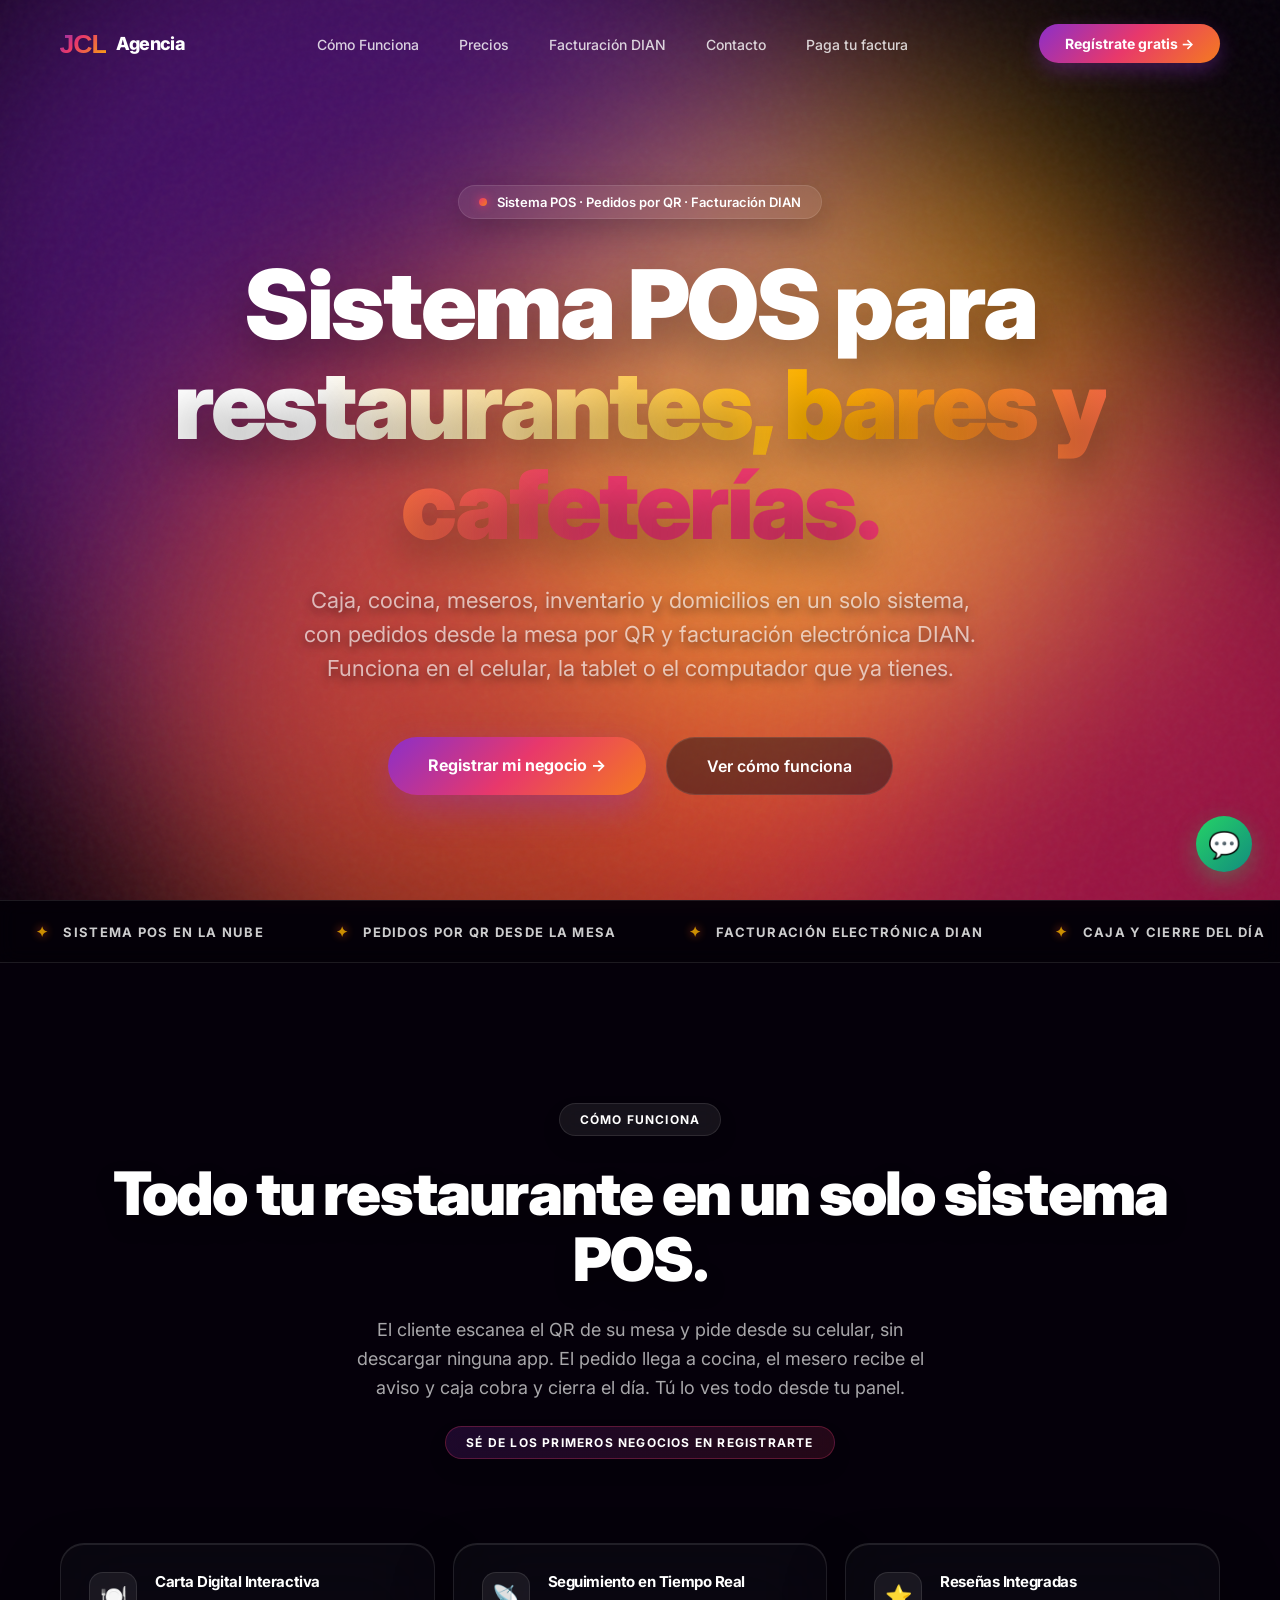
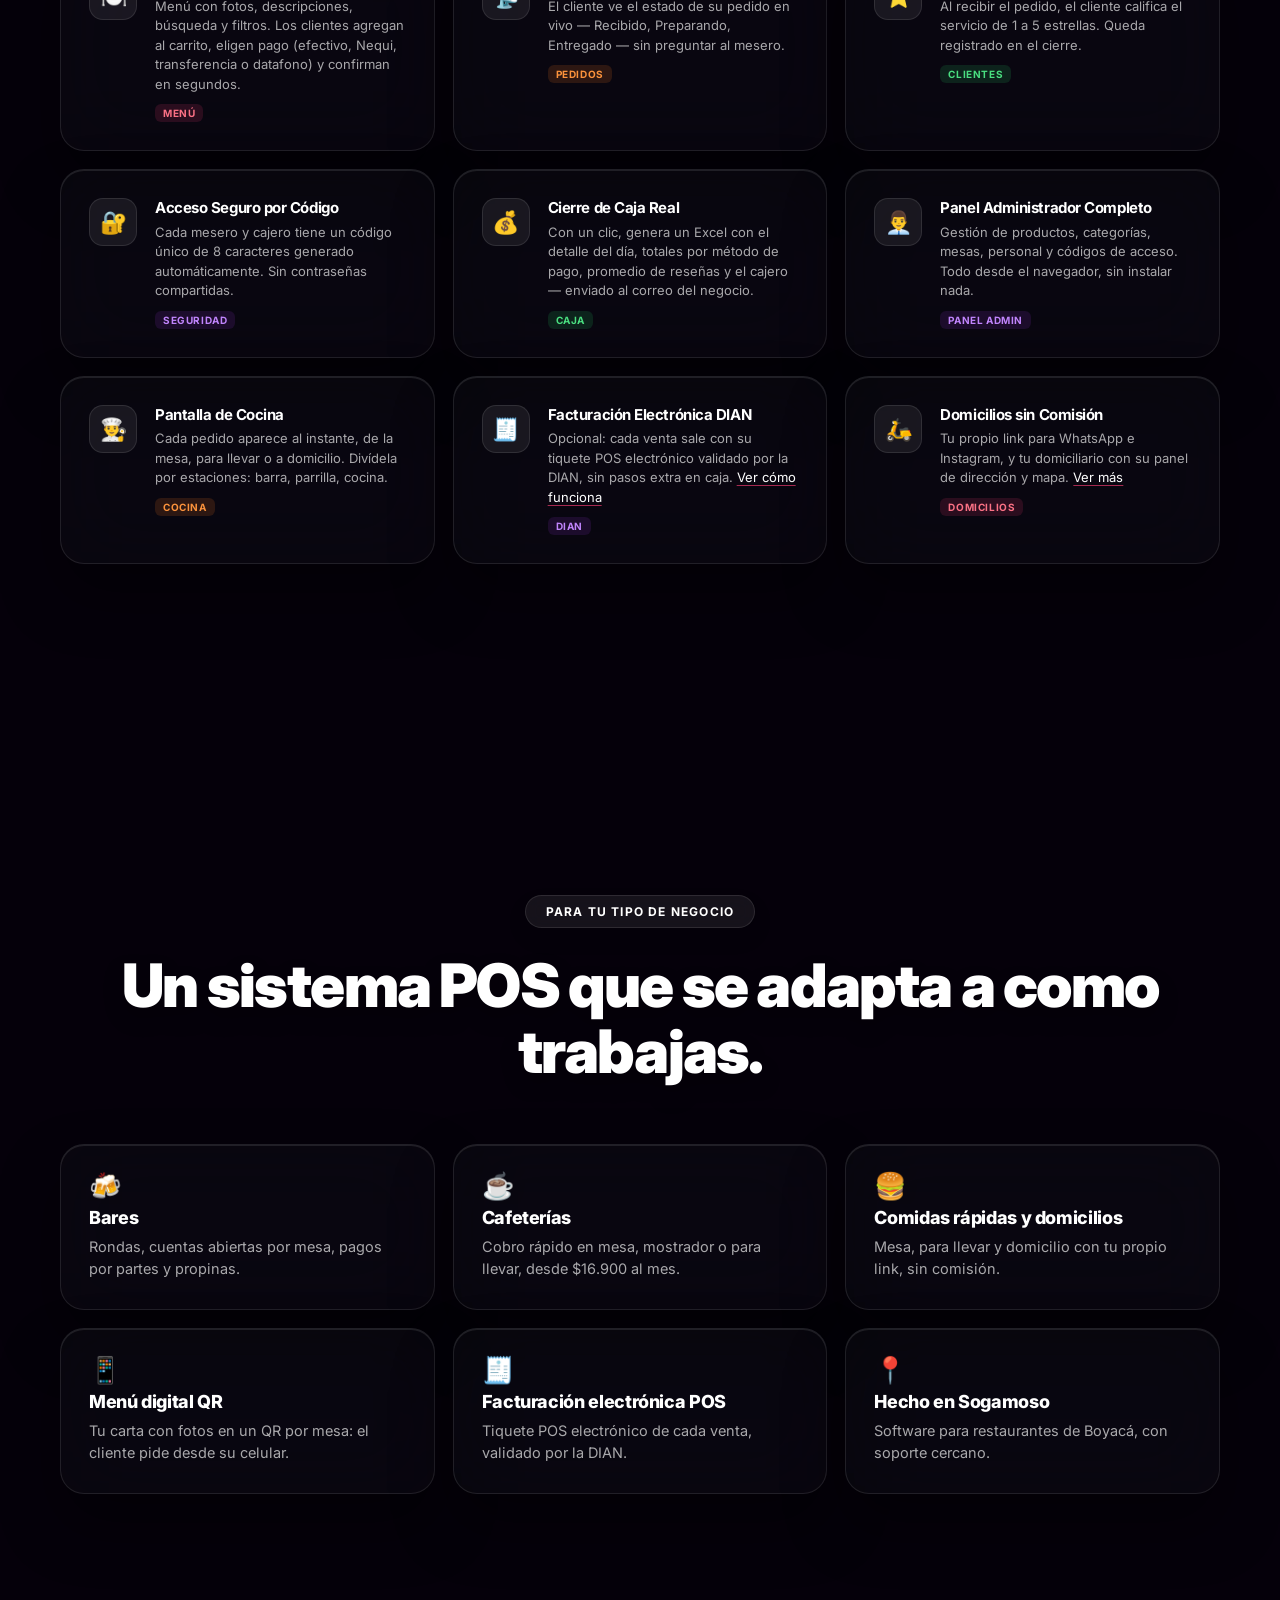
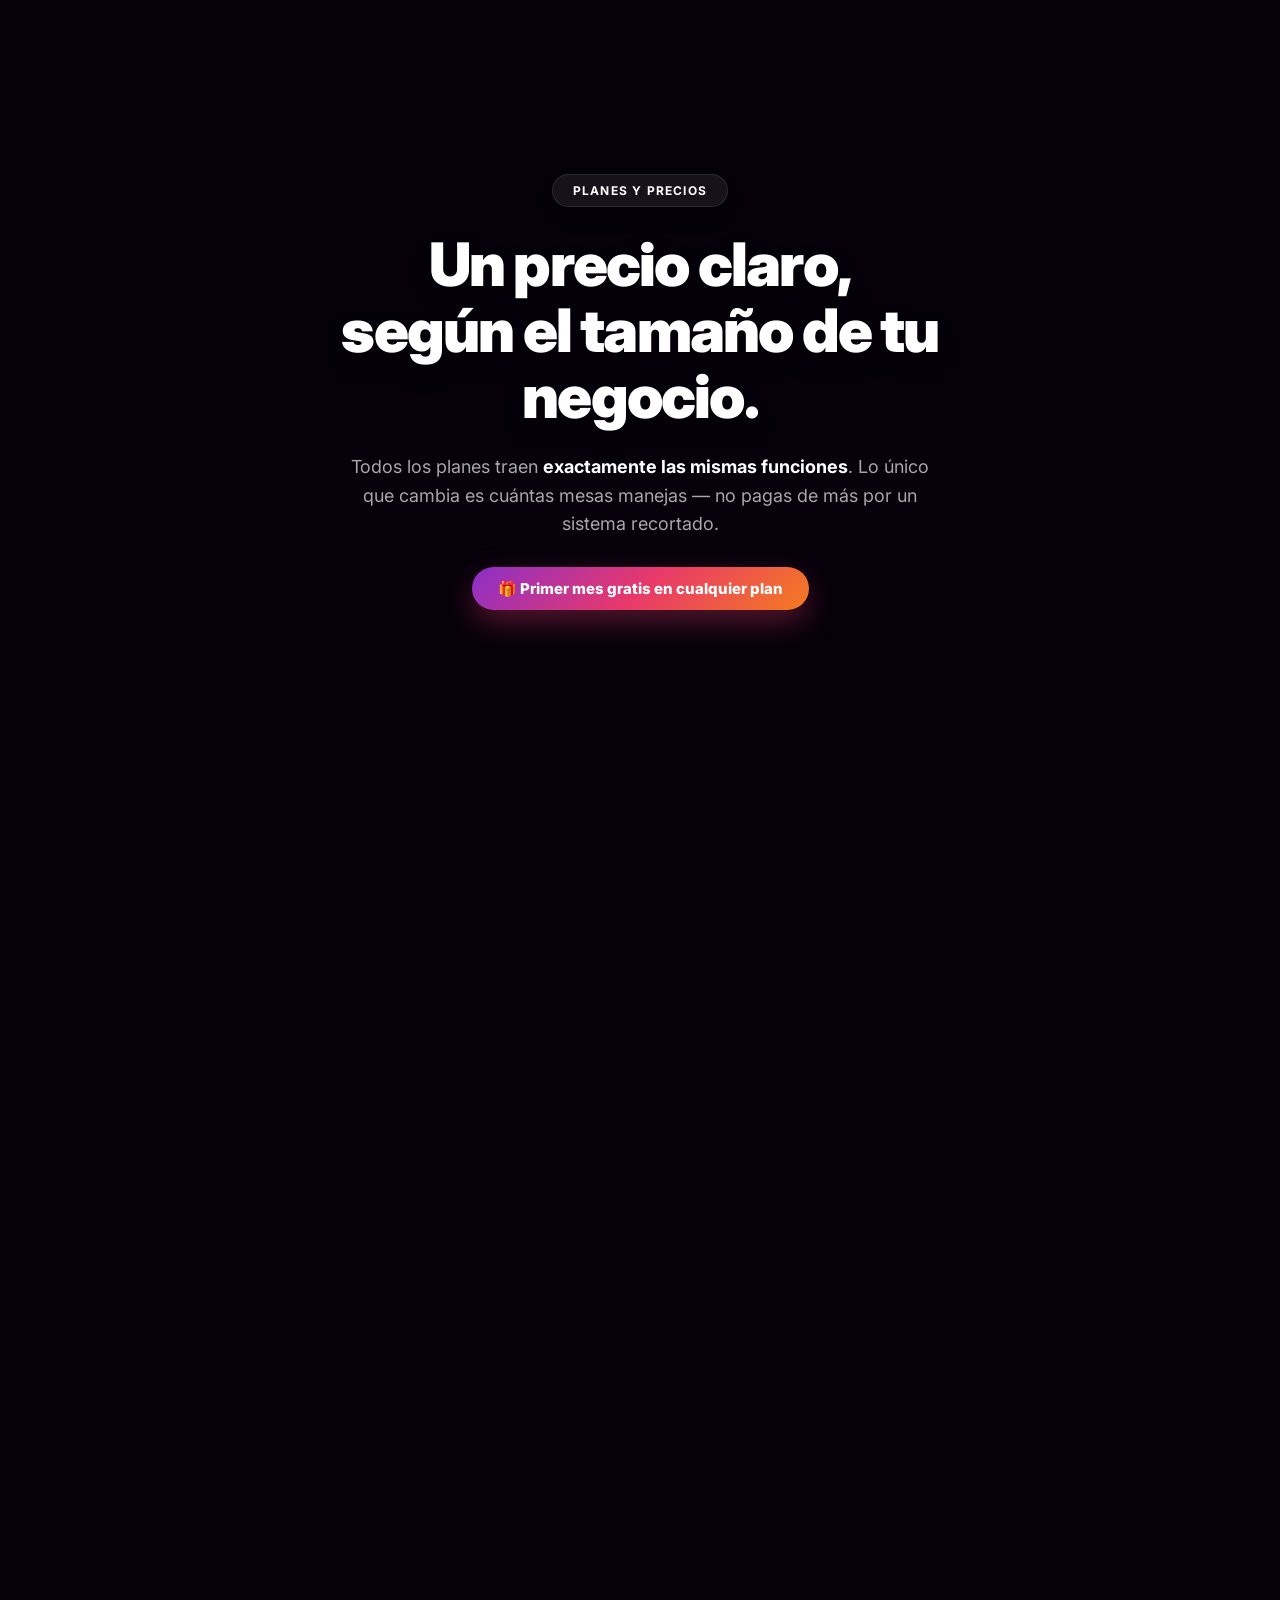
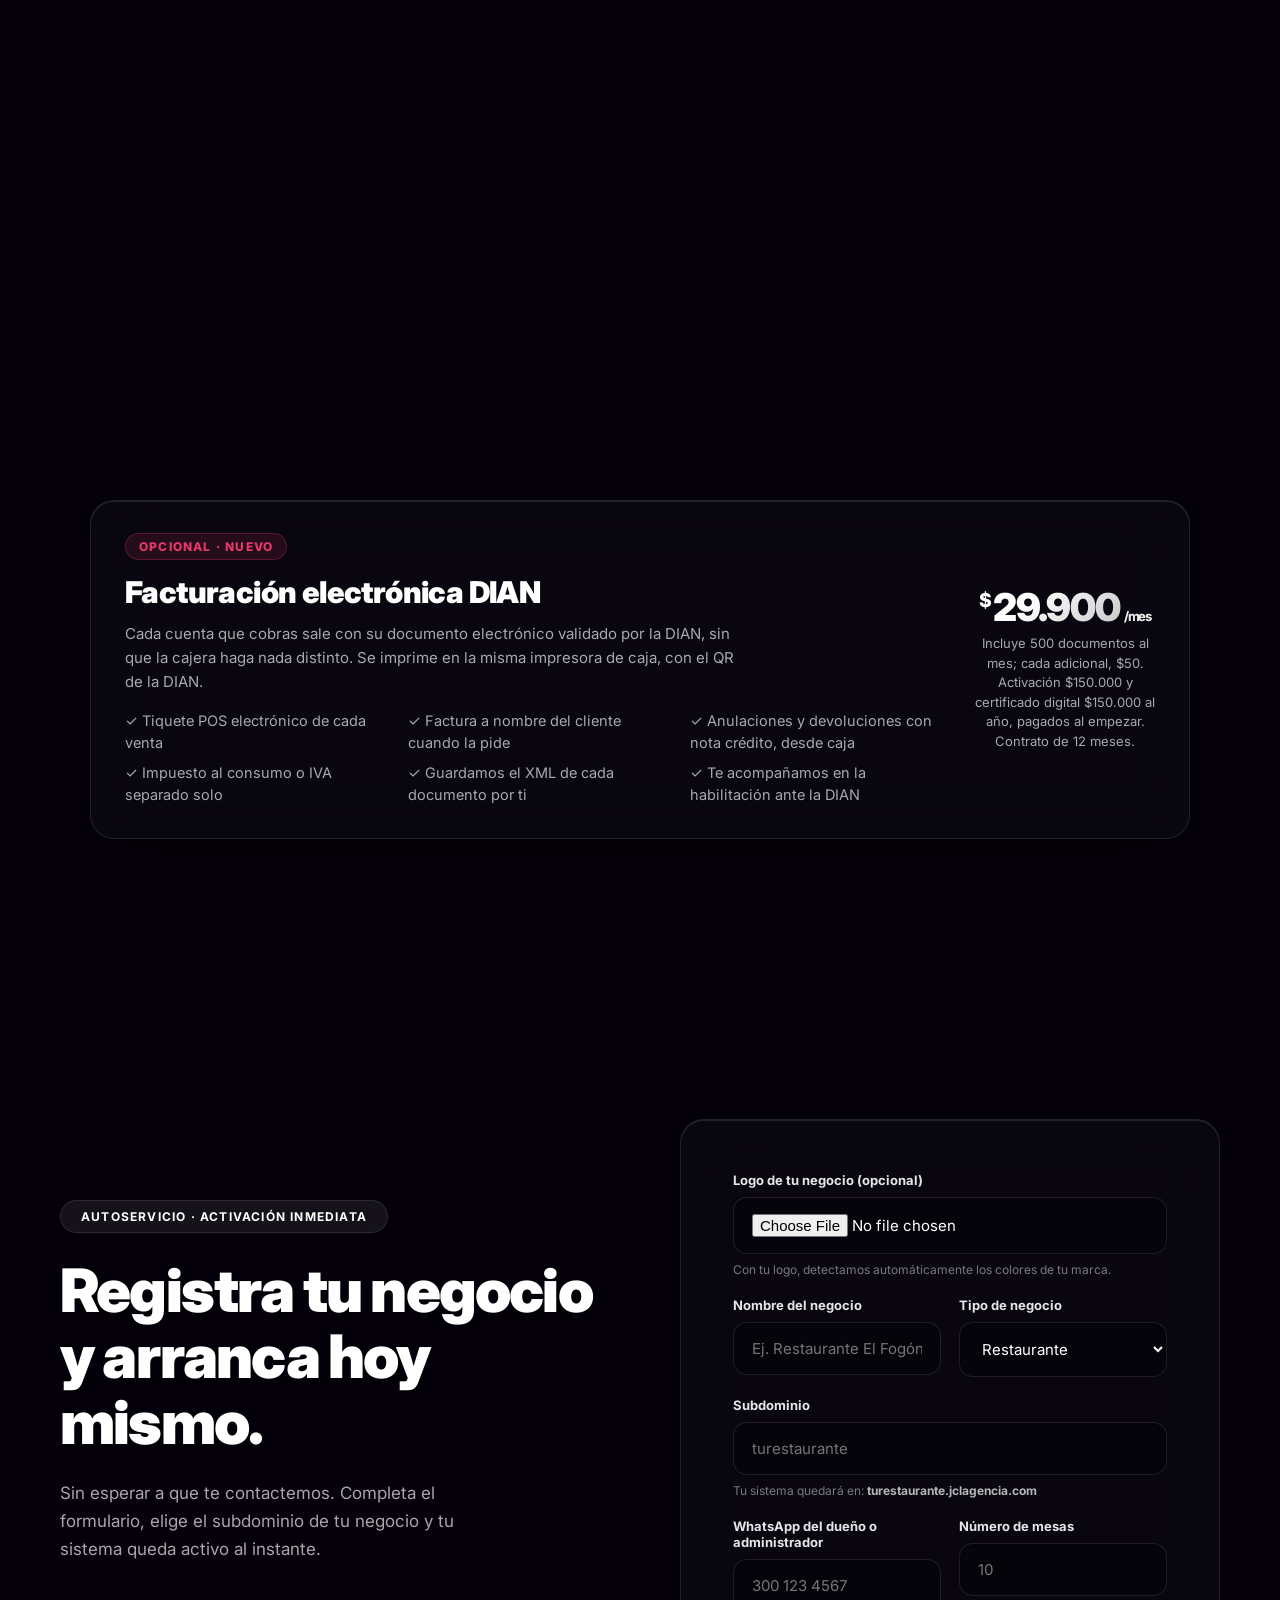
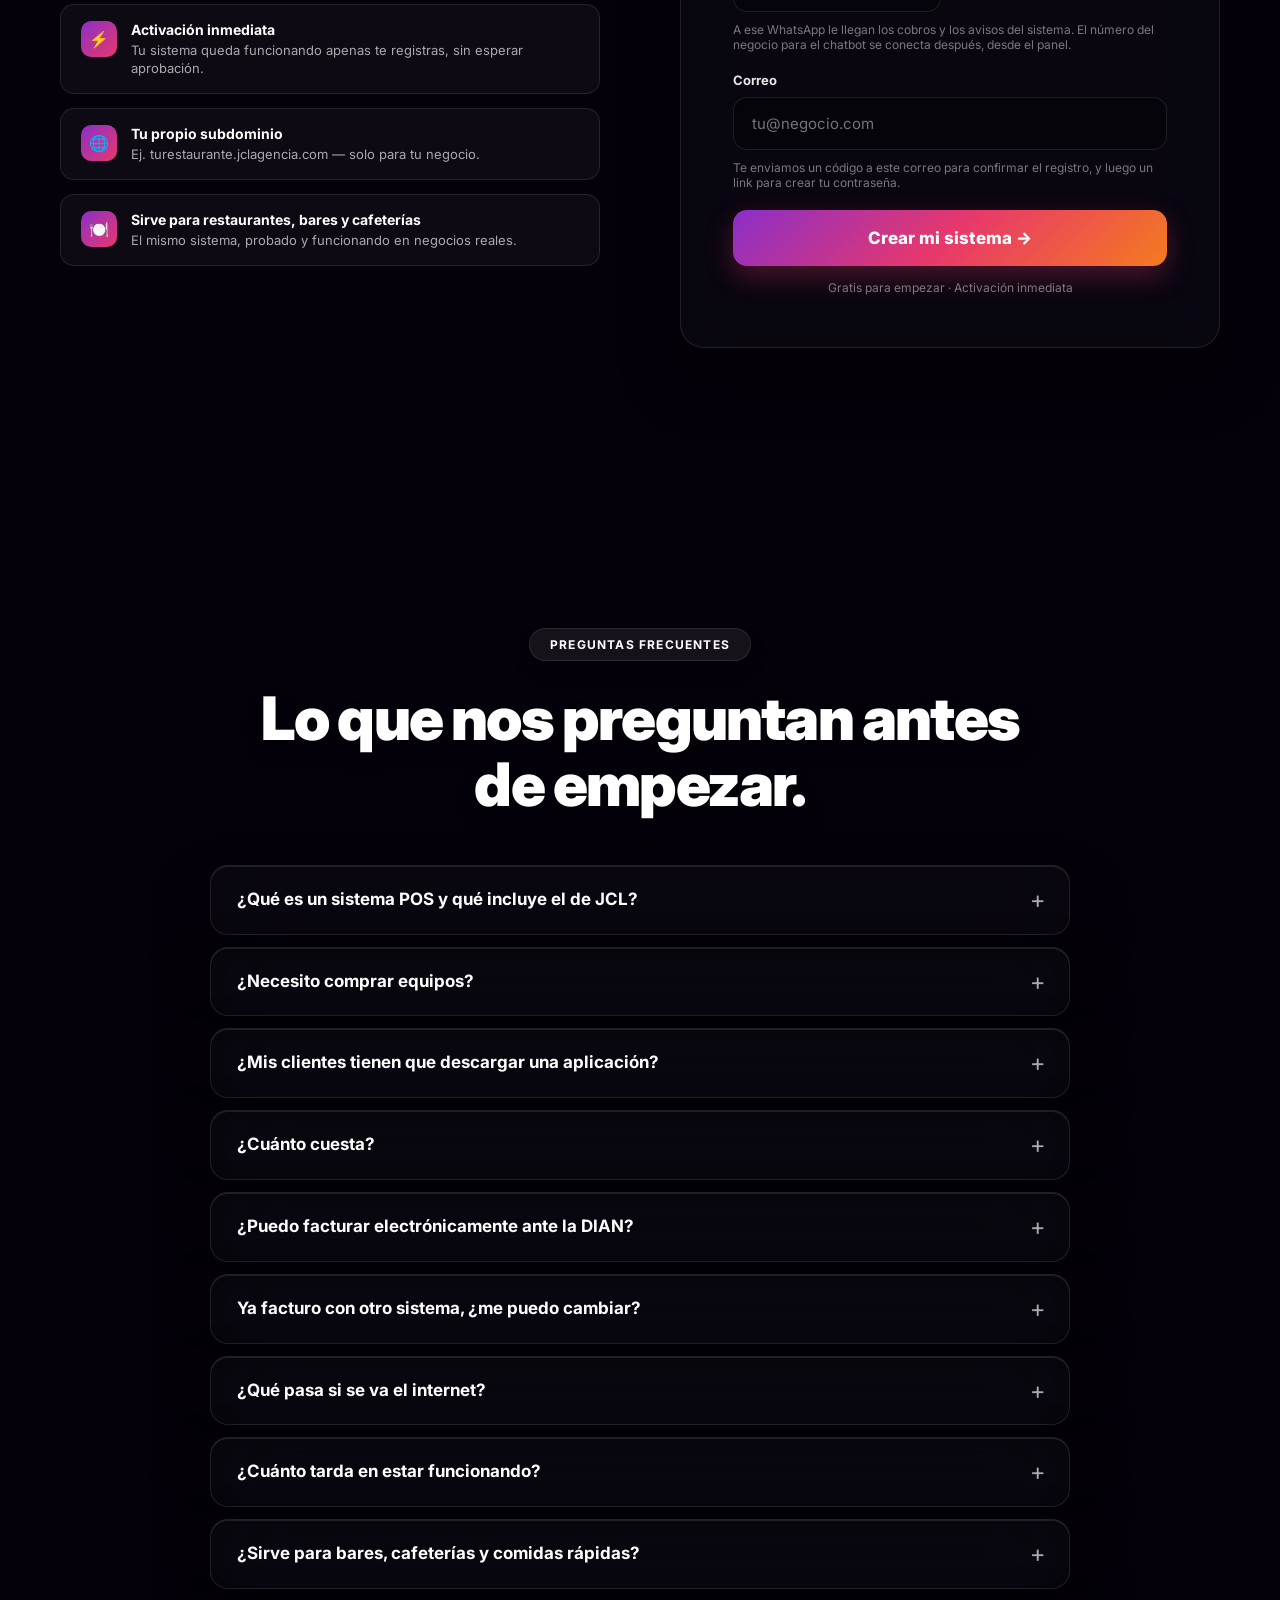
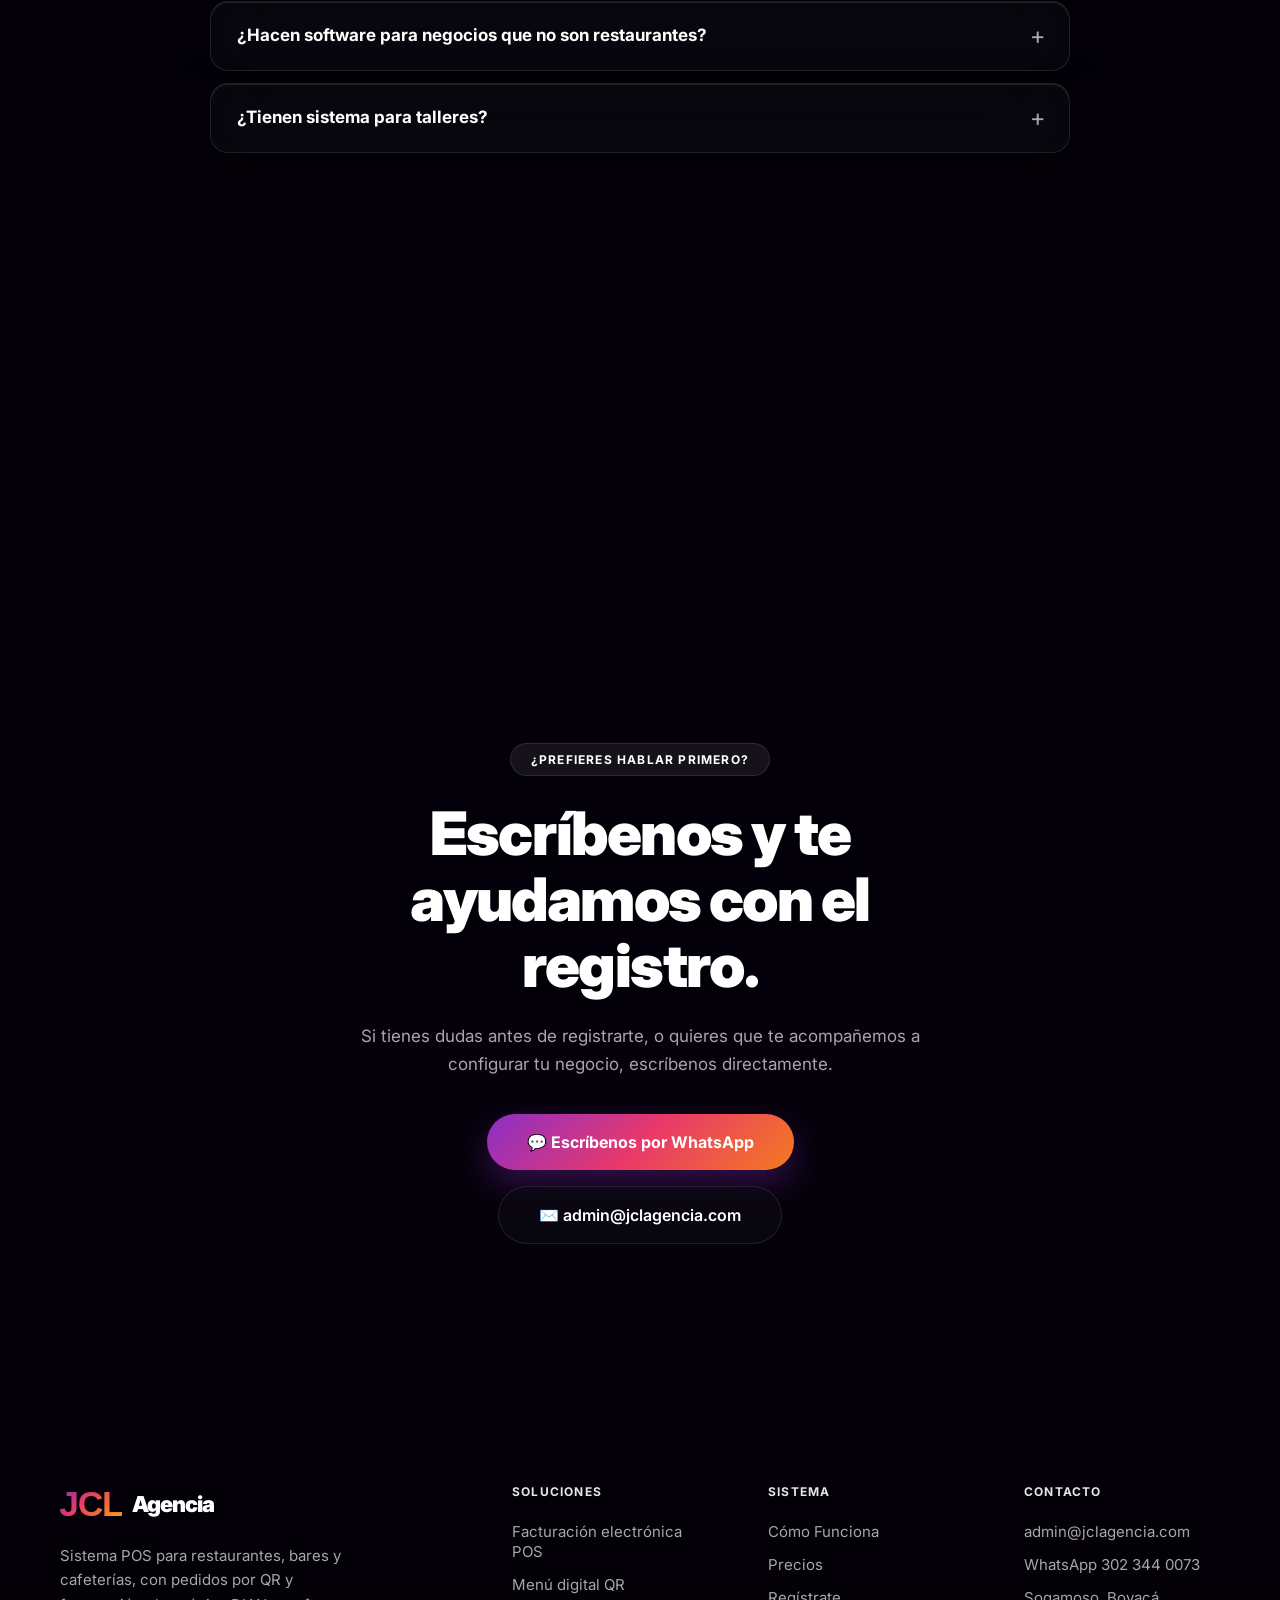
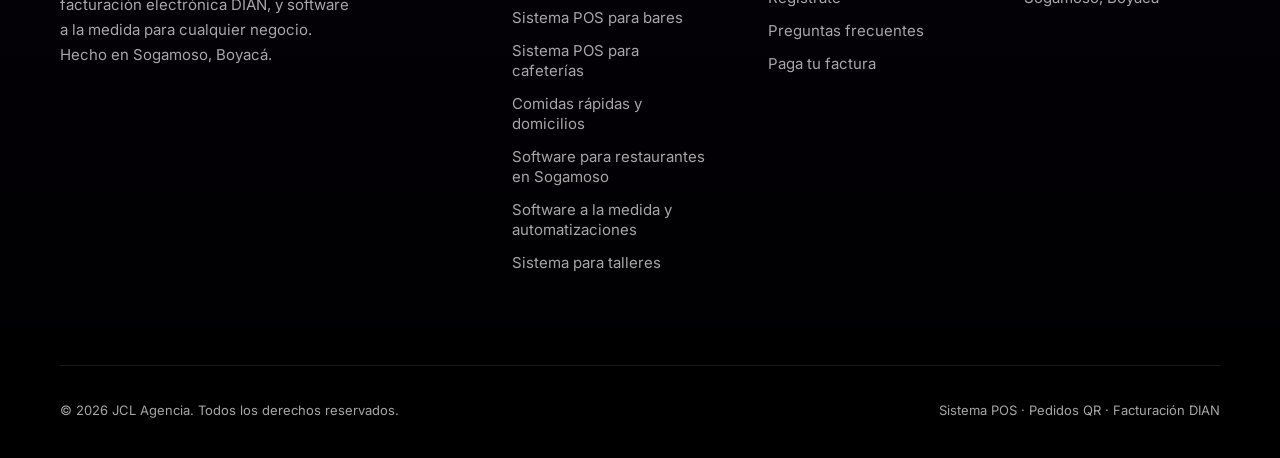
==== commit 8cebfcc1: "Registro: WhatsApp del dueño o administrador; pagar: escoger entre varios negocios Co-Authored-By: C" ====
--- a/index.html
+++ b/index.html
@@ -1076,9 +1076,10 @@
           <p class="contact-note" style="text-align:left;margin-top:8px" id="reg-slug-preview">Tu sistema quedará en: <strong style="color:var(--text-main)">turestaurante.jclagencia.com</strong></p>
         </div>
         <div class="frow">
-          <div class="fg"><label>WhatsApp de contacto</label><input type="text" id="reg-whatsapp" placeholder="300 123 4567"></div>
+          <div class="fg"><label>WhatsApp del dueño o administrador</label><input type="text" id="reg-whatsapp" placeholder="300 123 4567"></div>
           <div class="fg"><label>Número de mesas</label><input type="number" id="reg-mesas" placeholder="10" min="1" max="100"></div>
         </div>
+        <p class="contact-note" style="text-align:left;margin:-10px 0 20px">A ese WhatsApp le llegan los cobros y los avisos del sistema. El número del negocio para el chatbot se conecta después, desde el panel.</p>
         <div class="fg"><label>Correo</label><input type="email" id="reg-email" placeholder="tu@negocio.com"></div>
         <p class="contact-note" style="text-align:left;margin:-10px 0 20px">Te enviamos un código a este correo para confirmar el registro, y luego un link para crear tu contraseña.</p>
         <button class="fbtn" id="reg-submit">Crear mi sistema →</button>
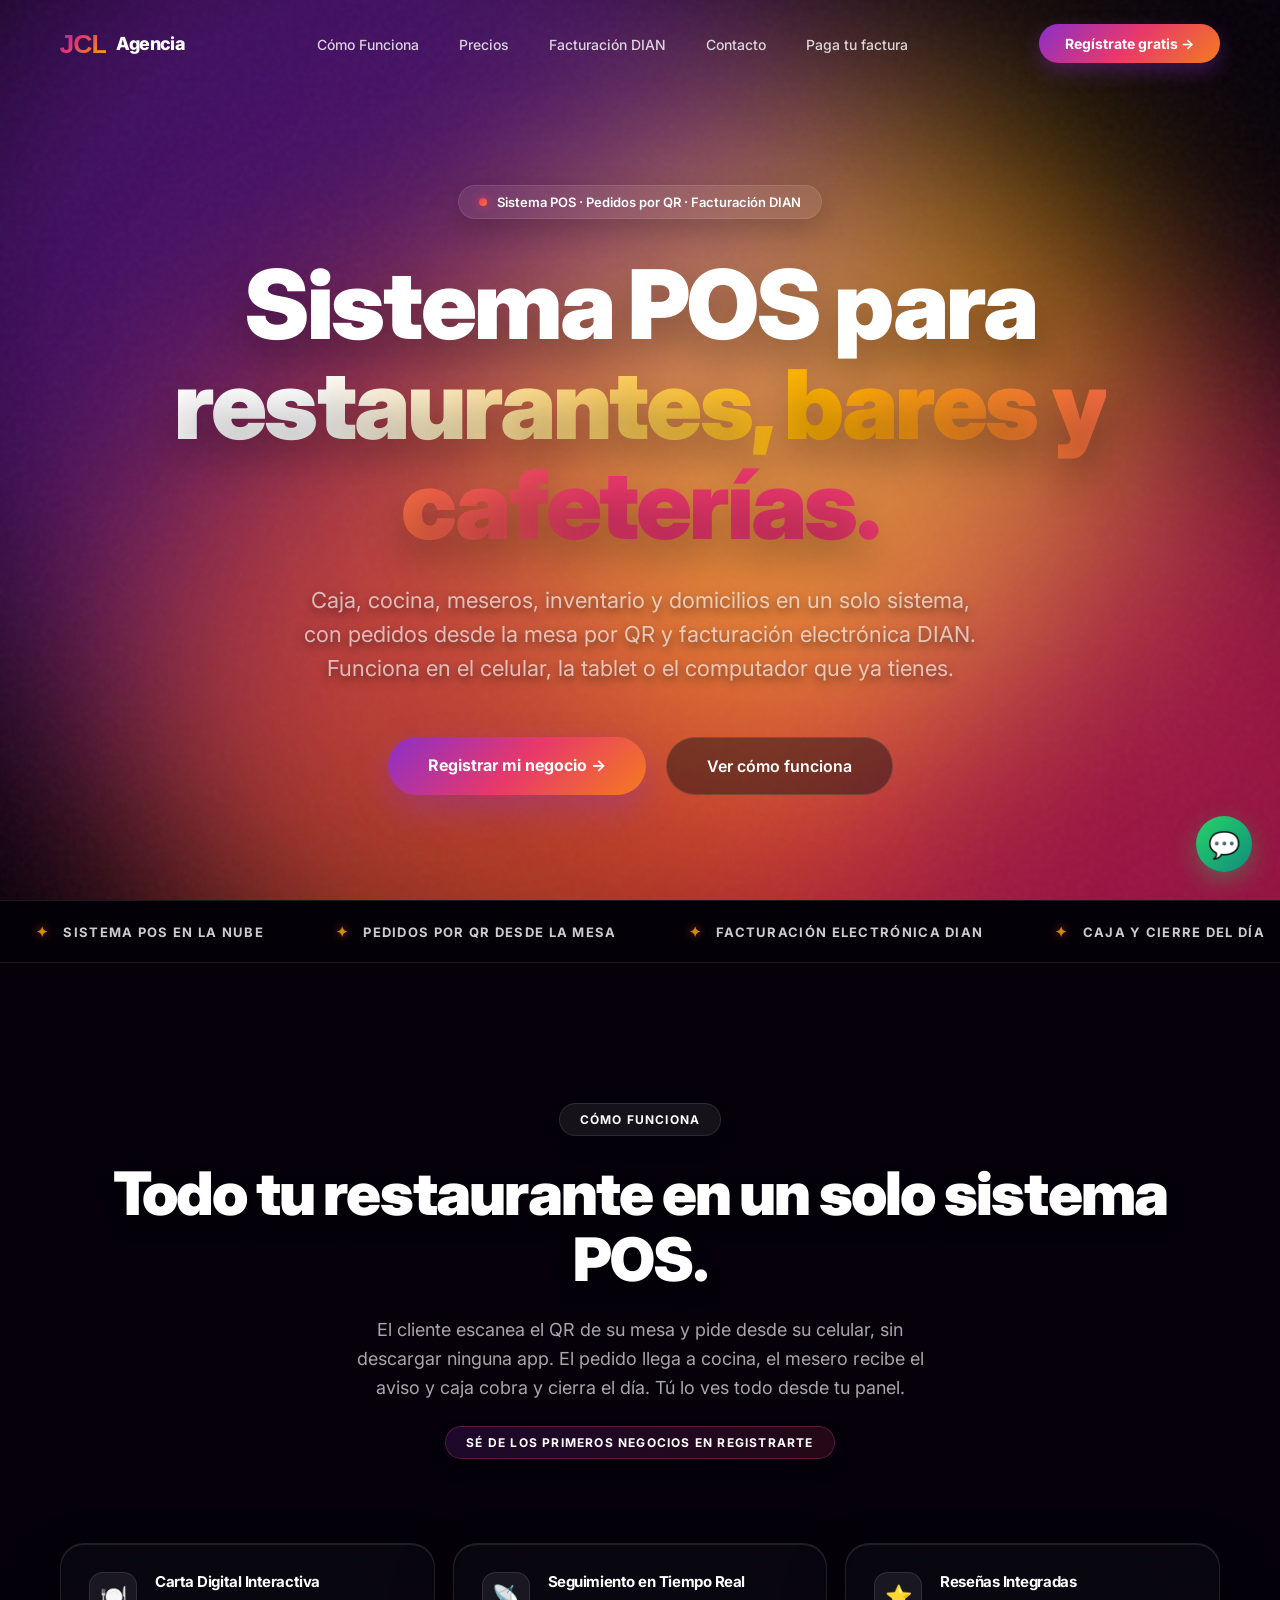
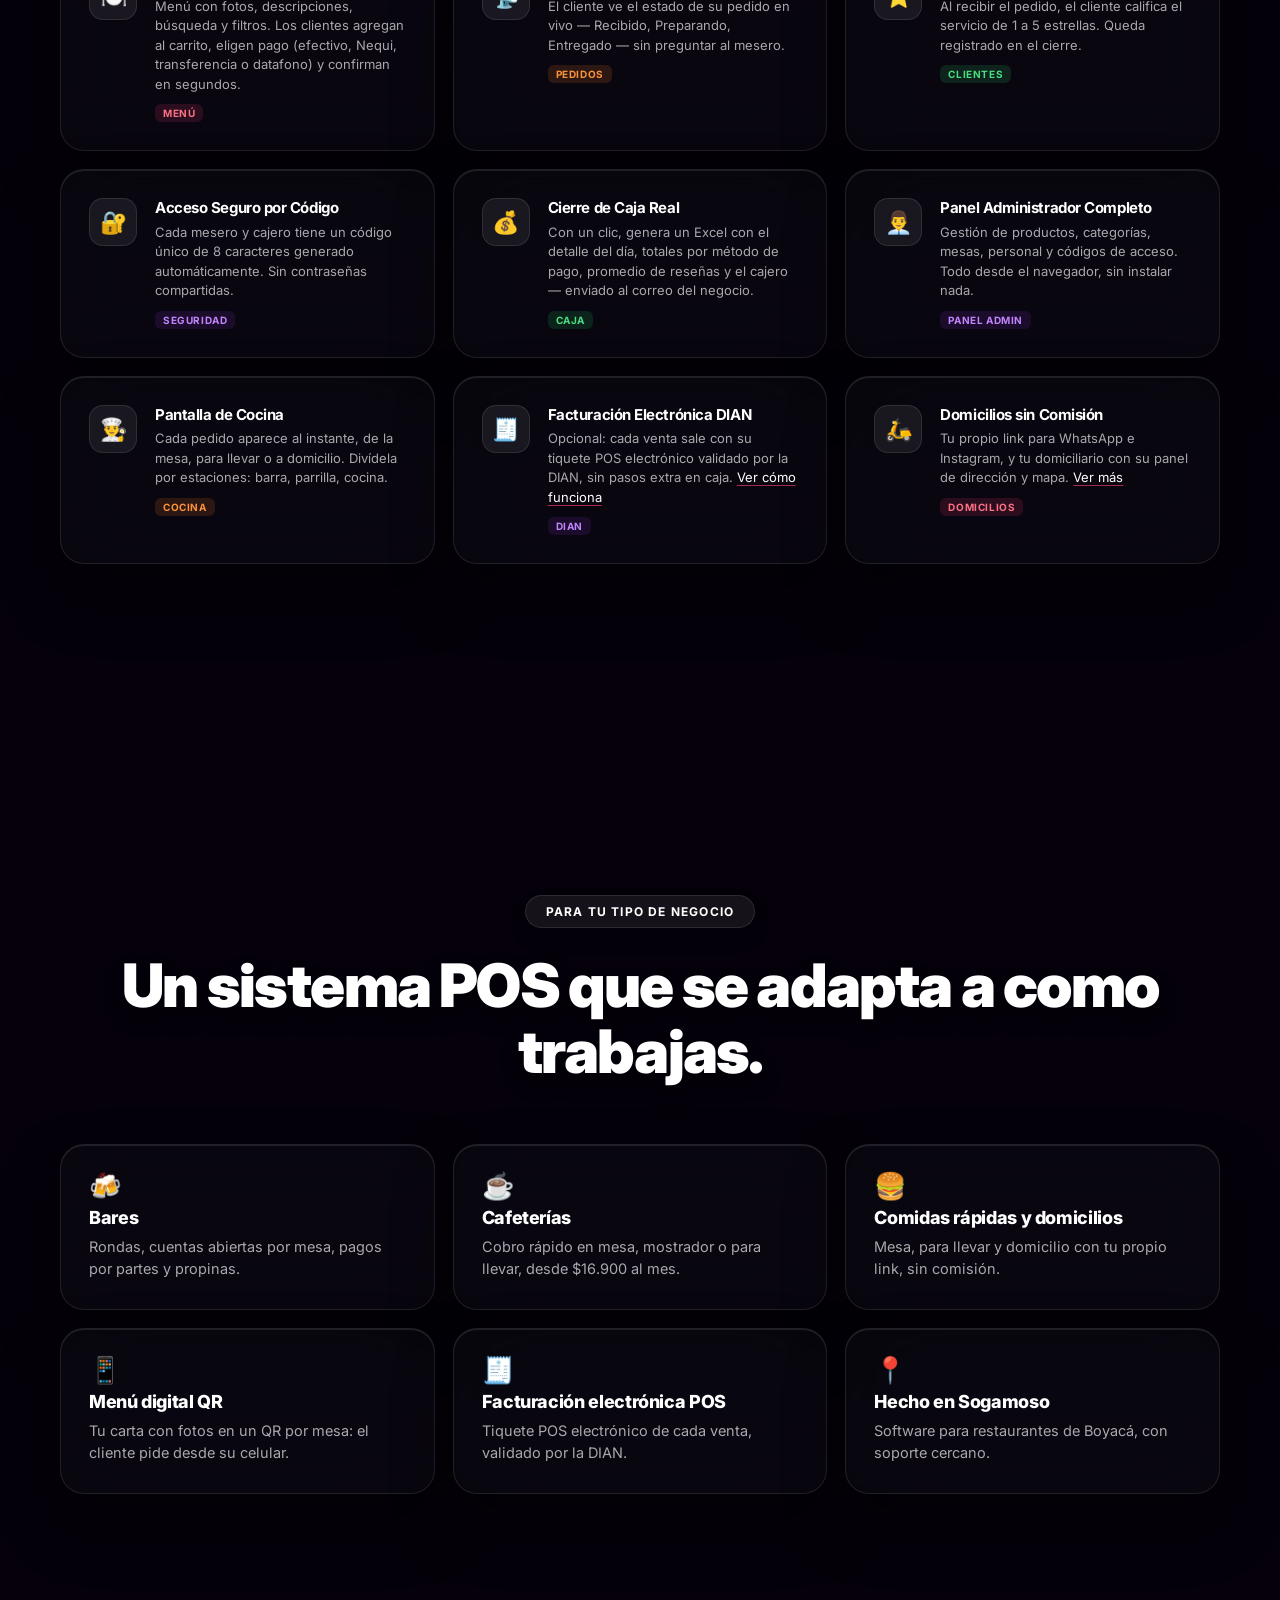
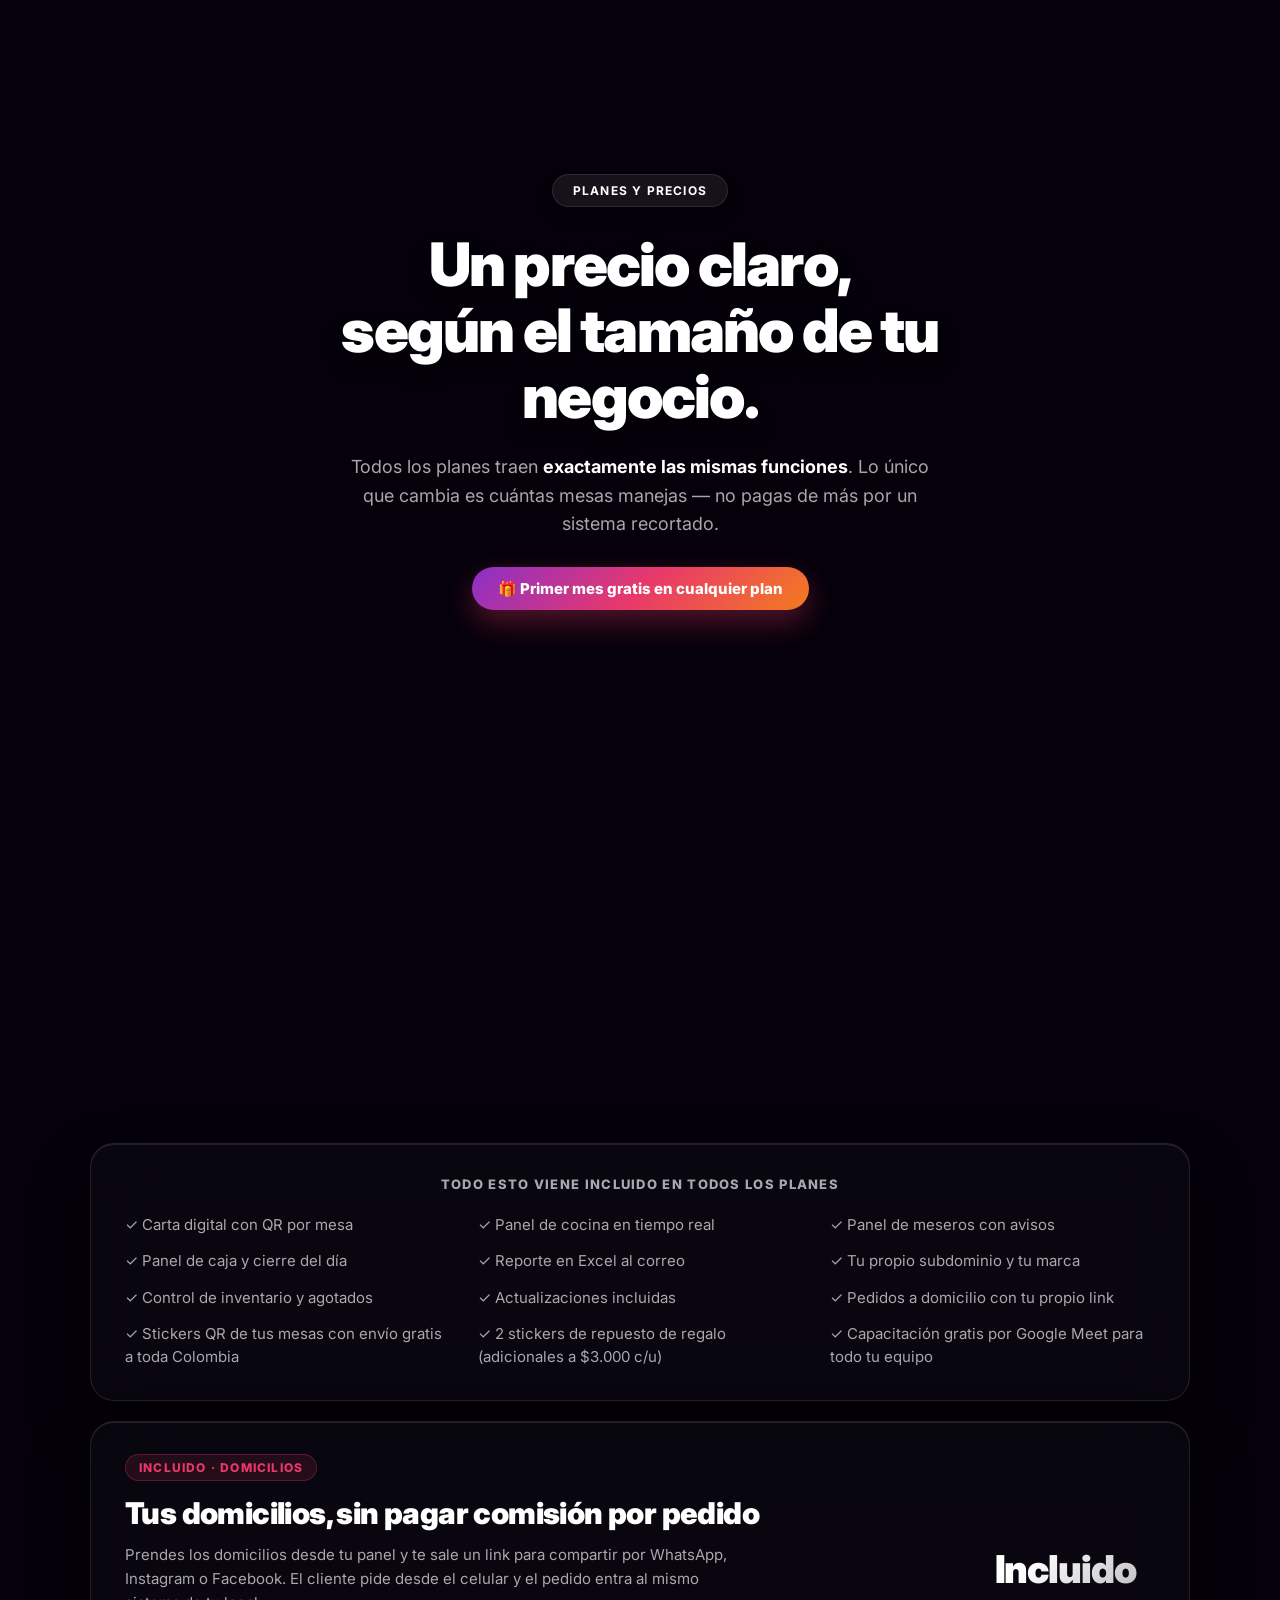
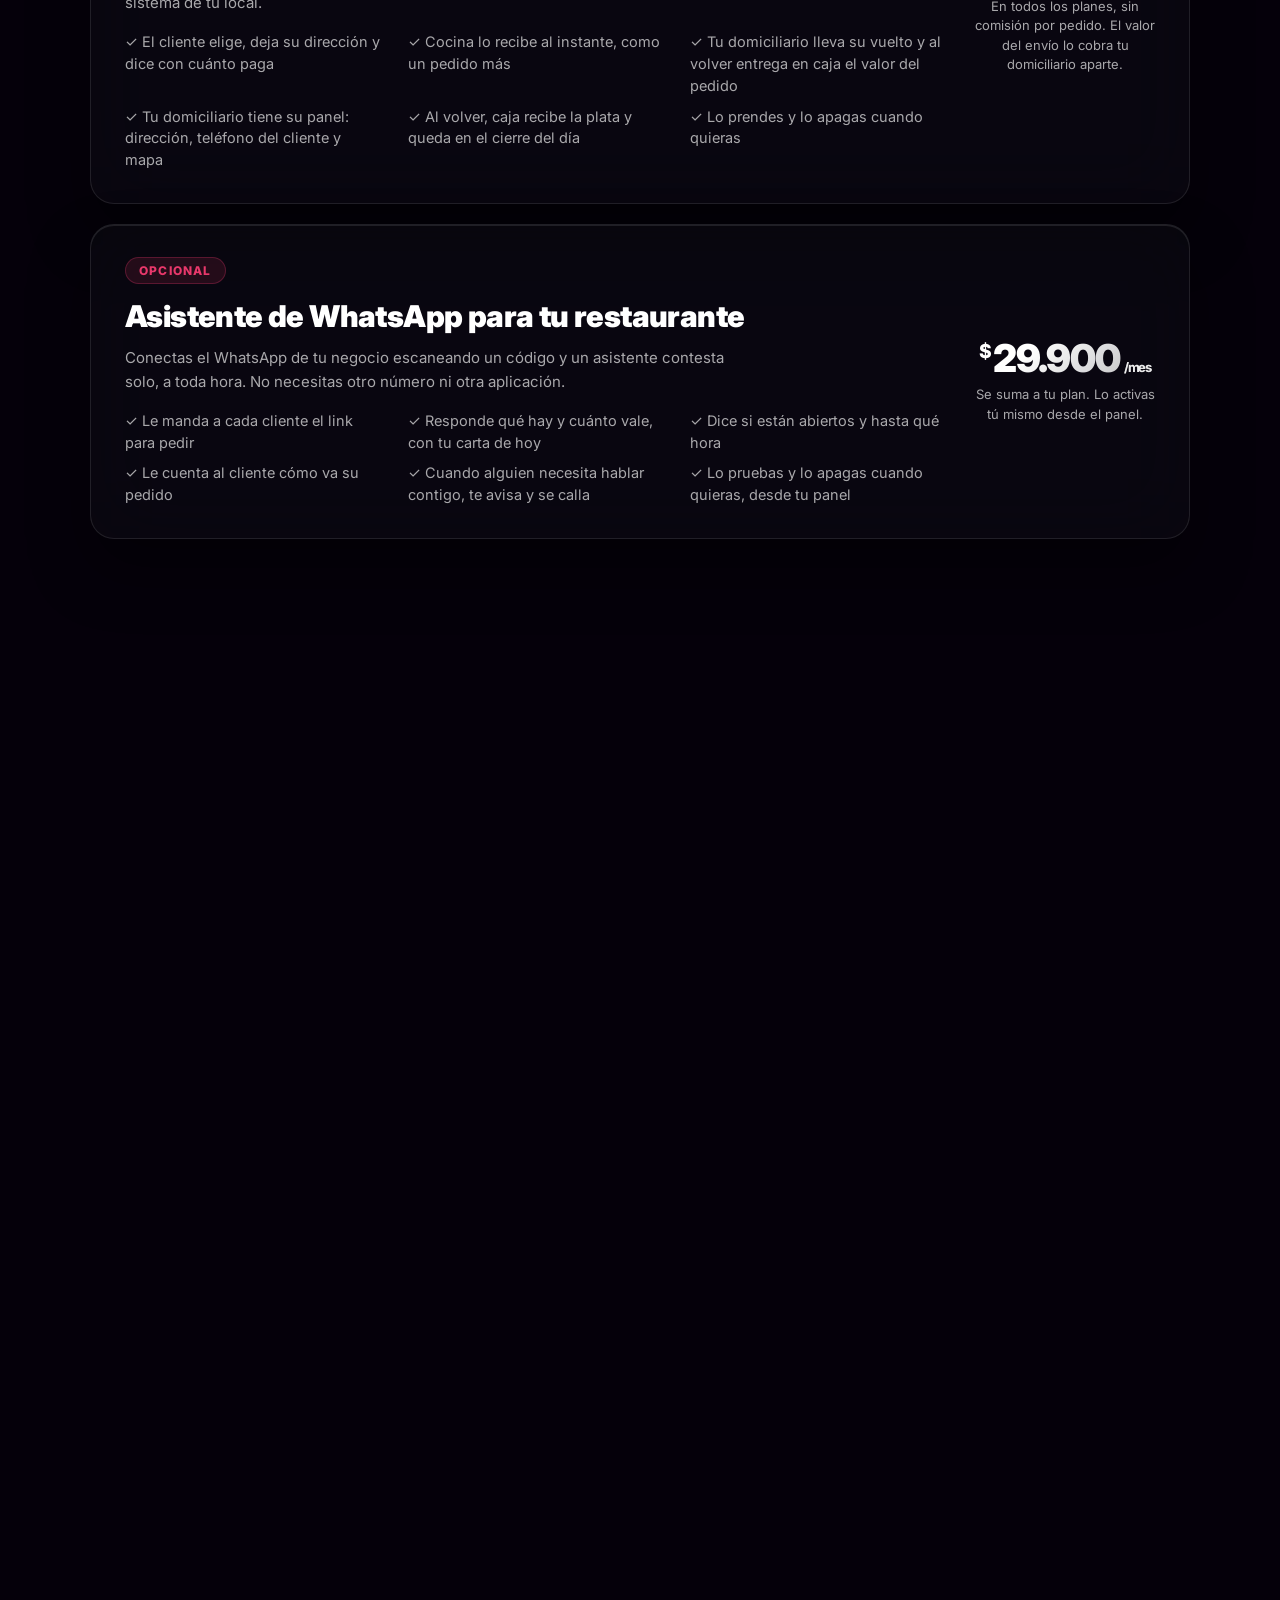
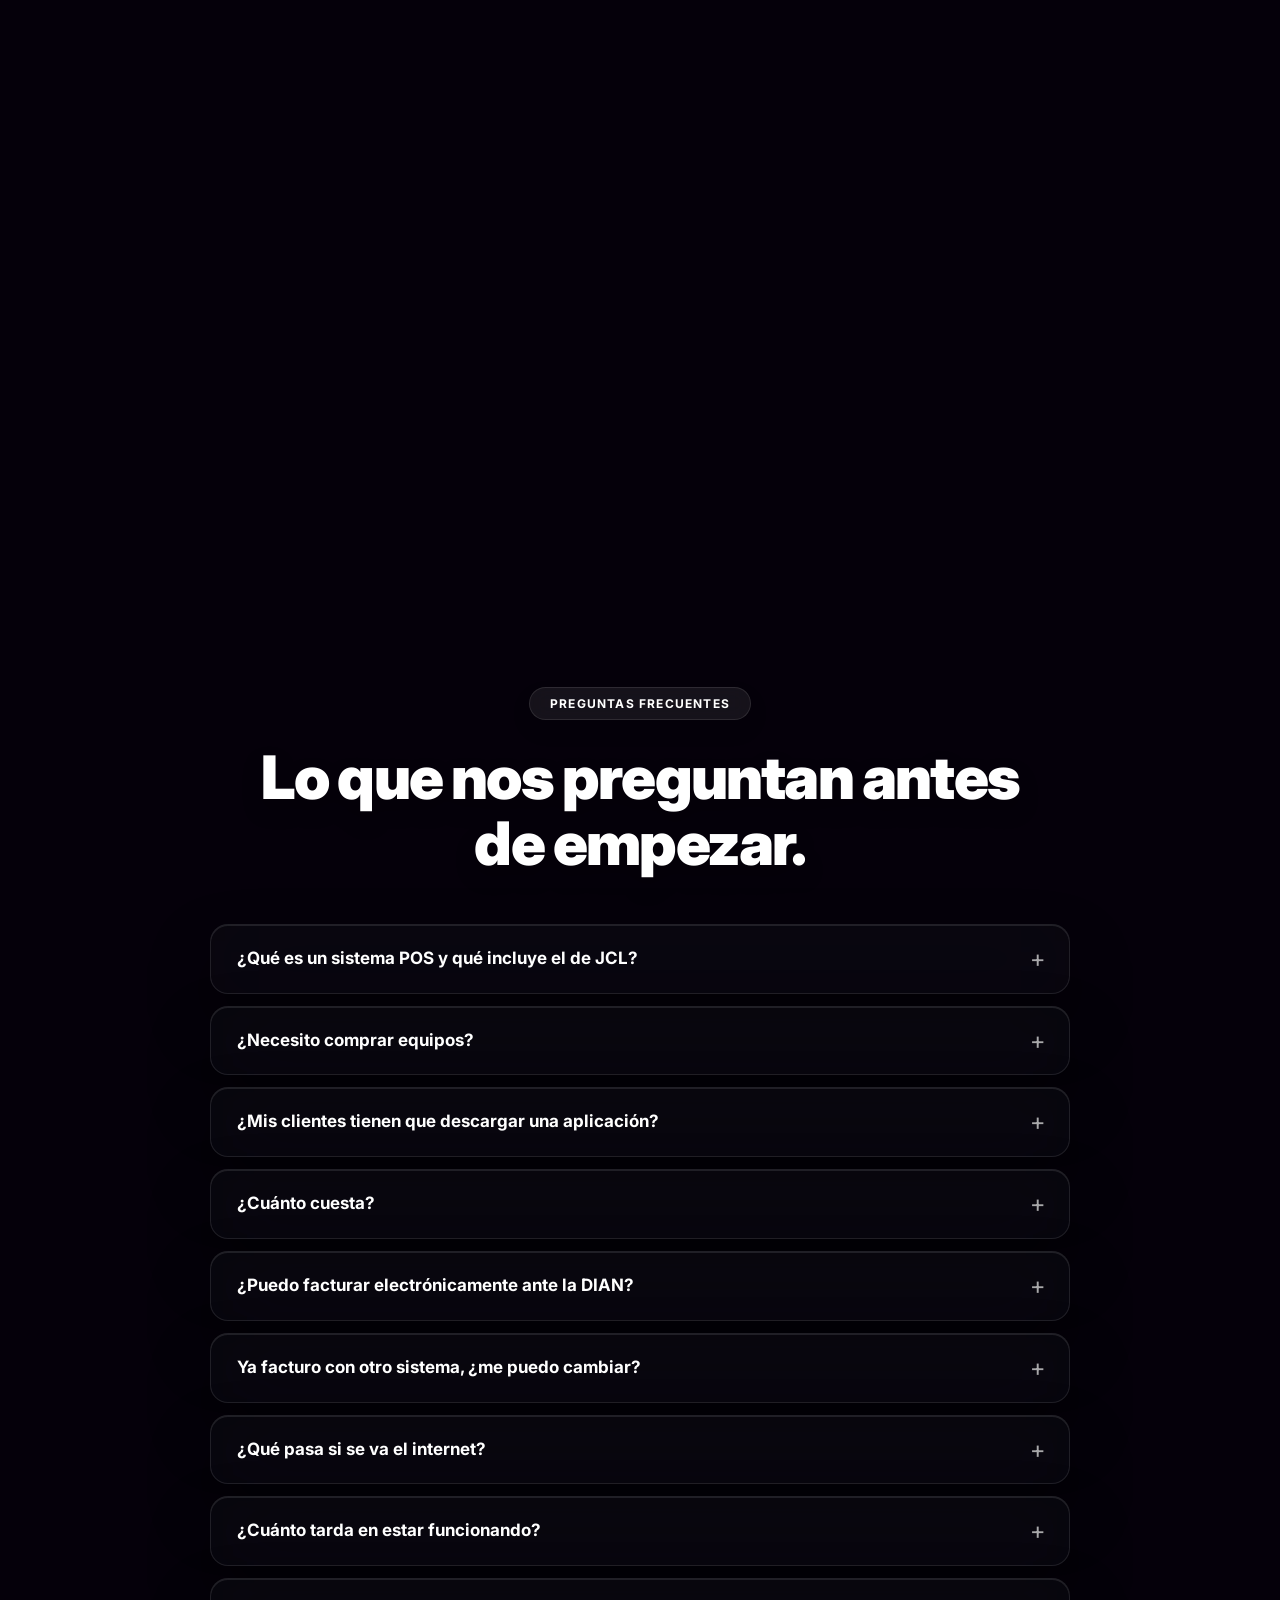
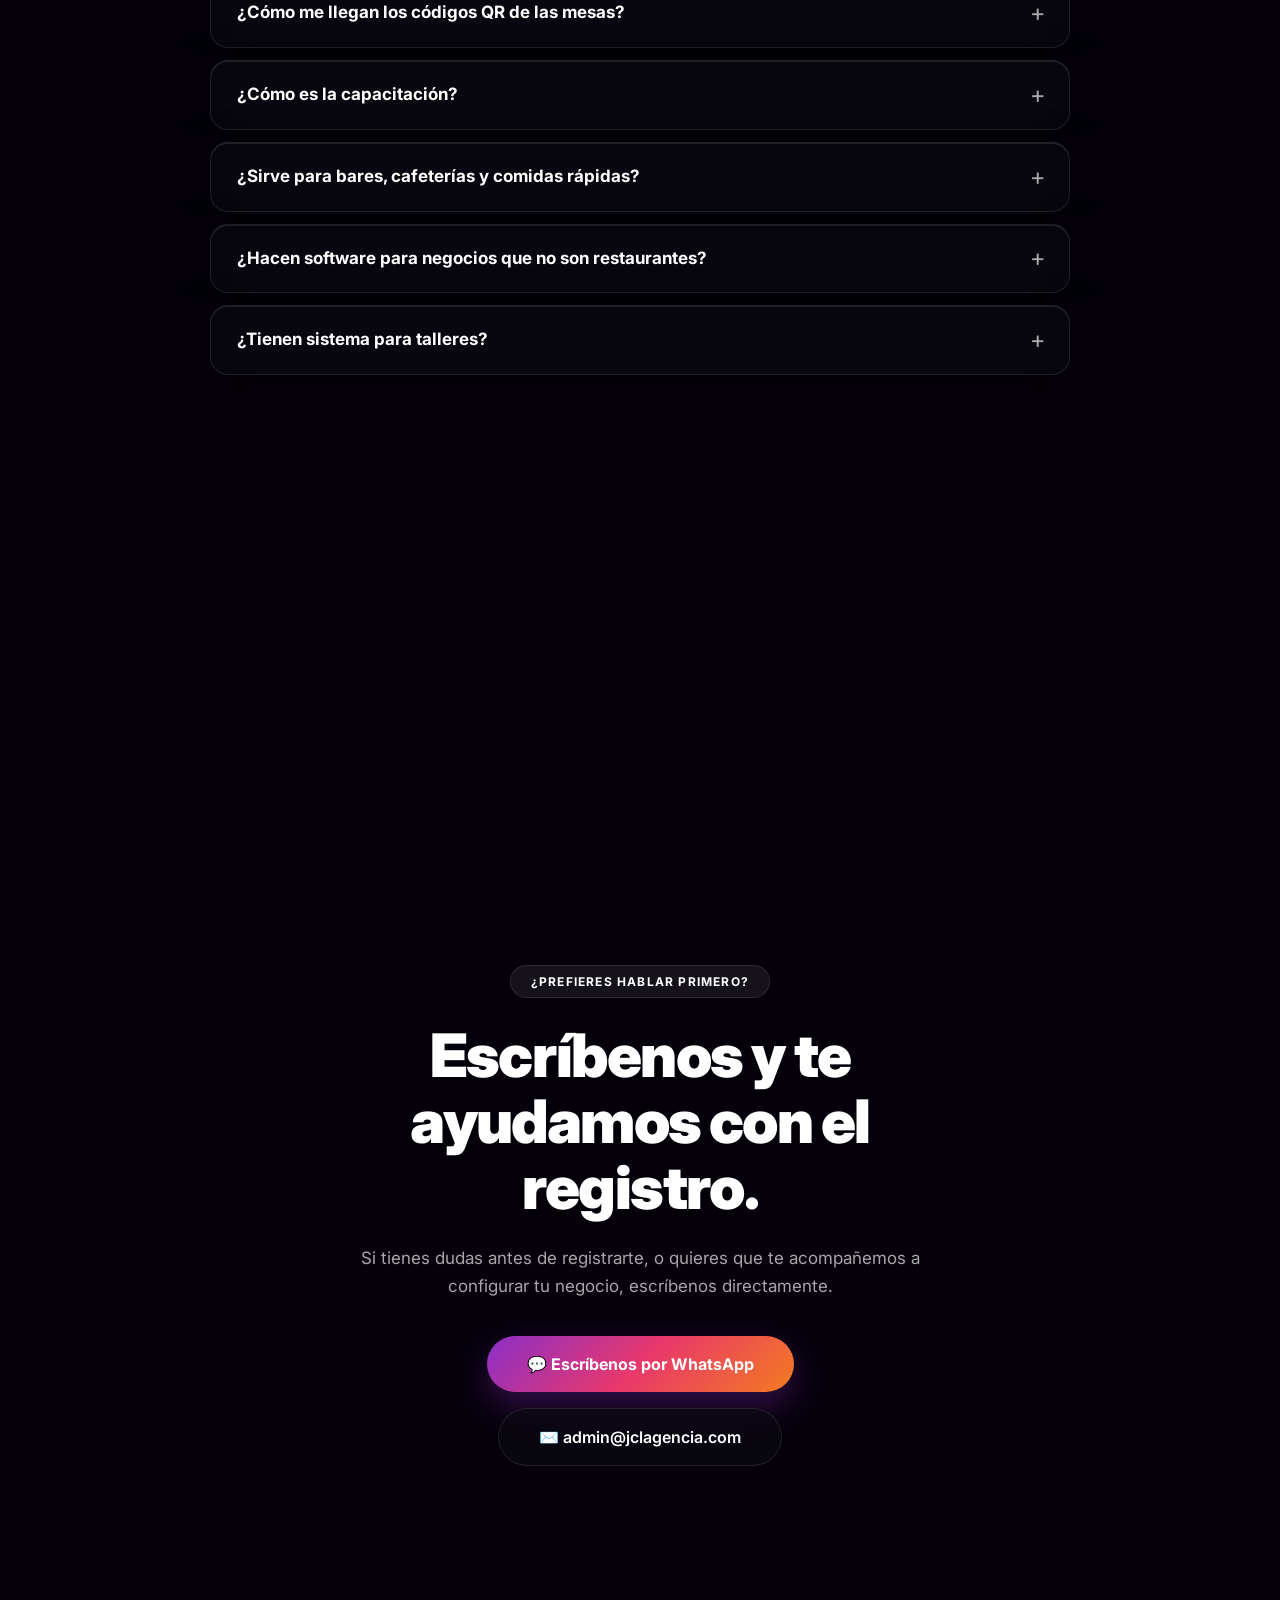
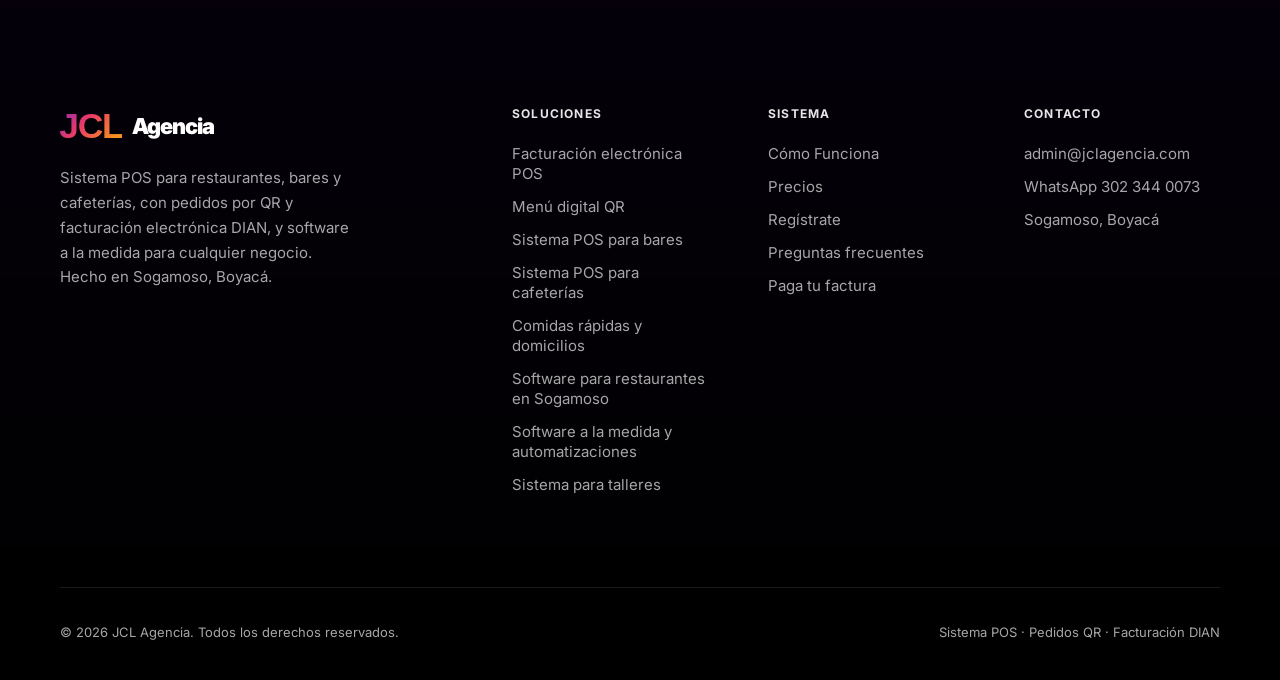
==== commit 8c1b2774: "Web: stickers QR con envío gratis a toda Colombia, repuestos a $3.000 y capacitación por Google Meet" ====
--- a/index.html
+++ b/index.html
@@ -159,7 +159,23 @@
    "name": "¿Cuánto tarda en estar funcionando?",
    "acceptedAnswer": {
     "@type": "Answer",
-    "text": "Queda activo apenas te registras, con tu propia dirección. La carta la armas tomándole una foto a tu carta impresa, y desde tu panel imprimes los QR de las mesas."
+    "text": "Queda activo apenas te registras, con tu propia dirección. La carta la armas tomándole una foto a tu carta impresa, y desde tu panel pides los QR de tus mesas: te los enviamos gratis a cualquier parte de Colombia."
+   }
+  },
+  {
+   "@type": "Question",
+   "name": "¿Cómo me llegan los códigos QR de las mesas?",
+   "acceptedAnswer": {
+    "@type": "Answer",
+    "text": "Los pides desde tu panel y te los enviamos gratis a cualquier parte de Colombia: todos los que necesiten tus mesas y 2 de repuesto de regalo. Los stickers adicionales valen $3.000 cada uno y se suman a tu siguiente mensualidad. Te recomendamos tener al menos 5 de repuesto, por si los quitan o se dañan."
+   }
+  },
+  {
+   "@type": "Question",
+   "name": "¿Cómo es la capacitación?",
+   "acceptedAnswer": {
+    "@type": "Answer",
+    "text": "Es gratis y por Google Meet: en una videollamada capacitamos a todo tu equipo, meseros, cocina y caja, para que arranquen el mismo día. La agendas por WhatsApp a la hora que les quede bien."
    }
   },
   {
@@ -963,6 +979,9 @@
       <span>✓ Control de inventario y agotados</span>
       <span>✓ Actualizaciones incluidas</span>
       <span>✓ Pedidos a domicilio con tu propio link</span>
+      <span>✓ Stickers QR de tus mesas con envío gratis a toda Colombia</span>
+      <span>✓ 2 stickers de repuesto de regalo (adicionales a $3.000 c/u)</span>
+      <span>✓ Capacitación gratis por Google Meet para todo tu equipo</span>
     </div>
   </div>
 
@@ -1109,7 +1128,9 @@
     <details class="glass-panel"><summary>¿Puedo facturar electrónicamente ante la DIAN?</summary><div><p>Sí, es opcional. Cada venta sale con su tiquete POS electrónico validado por la DIAN y, si el cliente la pide, con factura a su nombre. Te acompañamos en la habilitación. <a href="/facturacion-electronica-pos">Ver cómo funciona</a>.</p></div></details>
     <details class="glass-panel"><summary>Ya facturo con otro sistema, ¿me puedo cambiar?</summary><div><p>Sí, sin quedarte un día sin facturar: la DIAN permite tener más de un sistema registrado, así que el anterior sigue funcionando hasta el día del cambio. Te recomendamos pedir un prefijo nuevo y guardar los XML de tu proveedor anterior.</p></div></details>
     <details class="glass-panel"><summary>¿Qué pasa si se va el internet?</summary><div><p>El sistema funciona en línea: si se cae el internet del local, puedes seguir trabajando desde un celular con datos. Y la facturación electrónica nunca frena la venta: si la DIAN tarda en responder, el documento sale solo apenas responde.</p></div></details>
-    <details class="glass-panel"><summary>¿Cuánto tarda en estar funcionando?</summary><div><p>Queda activo apenas te registras, con tu propia dirección. La carta la armas tomándole una foto a tu carta impresa, y desde tu panel imprimes los QR de las mesas.</p></div></details>
+    <details class="glass-panel"><summary>¿Cuánto tarda en estar funcionando?</summary><div><p>Queda activo apenas te registras, con tu propia dirección. La carta la armas tomándole una foto a tu carta impresa, y desde tu panel pides los QR de tus mesas: te los enviamos gratis a cualquier parte de Colombia.</p></div></details>
+    <details class="glass-panel"><summary>¿Cómo me llegan los códigos QR de las mesas?</summary><div><p>Los pides desde tu panel y te los enviamos gratis a cualquier parte de Colombia: todos los que necesiten tus mesas y 2 de repuesto de regalo. Los stickers adicionales valen $3.000 cada uno y se suman a tu siguiente mensualidad. Te recomendamos tener al menos 5 de repuesto, por si los quitan o se dañan.</p></div></details>
+    <details class="glass-panel"><summary>¿Cómo es la capacitación?</summary><div><p>Es gratis y por Google Meet: en una videollamada capacitamos a todo tu equipo, meseros, cocina y caja, para que arranquen el mismo día. La agendas por WhatsApp a la hora que les quede bien.</p></div></details>
     <details class="glass-panel"><summary>¿Sirve para bares, cafeterías y comidas rápidas?</summary><div><p>Sí, es el mismo sistema. Mira cómo funciona en <a href="/sistema-pos-bares">bares</a>, <a href="/sistema-pos-cafeterias">cafeterías</a> y <a href="/sistema-pos-comidas-rapidas">comidas rápidas con domicilios</a>.</p></div></details>
     <details class="glass-panel"><summary>¿Hacen software para negocios que no son restaurantes?</summary><div><p>Sí. Hacemos software a la medida y automatizaciones para cualquier negocio: ya tenemos funcionando sistemas para una IPS, una constructora, un taller de motos y un centro de estética. <a href="/software-a-la-medida">Mira lo que hacemos</a>.</p></div></details>
     <details class="glass-panel"><summary>¿Tienen sistema para talleres?</summary><div><p>Sí: JCL Talleres, para talleres de motos, carros, maquinaria o cualquier equipo, con órdenes de trabajo, inventario, caja, abonos y avisos al cliente por WhatsApp. Cuesta $99.900 al mes con 60 órdenes de trabajo incluidas. <a href="/software-taller-motos">Conoce JCL Talleres</a>.</p></div></details>
@@ -1811,7 +1832,7 @@
         <ol class="bv-lista">
           <li><span>Agrega tu personal<small>Meseros, cocina y caja, cada uno con su código de acceso.</small></span></li>
           <li><span>Configura tus medios de pago<small>Efectivo, Nequi, transferencia o datáfono, y tu llave para recibir.</small></span></li>
-          <li><span>Empieza a subir tu menú<small>Categorías y productos con foto y precio. Después imprimes los QR de tus mesas.</small></span></li>
+          <li><span>Empieza a subir tu menú<small>Categorías y productos con foto y precio. Después pides los QR de tus mesas y te los enviamos gratis.</small></span></li>
         </ol>`,
     });
     return s;
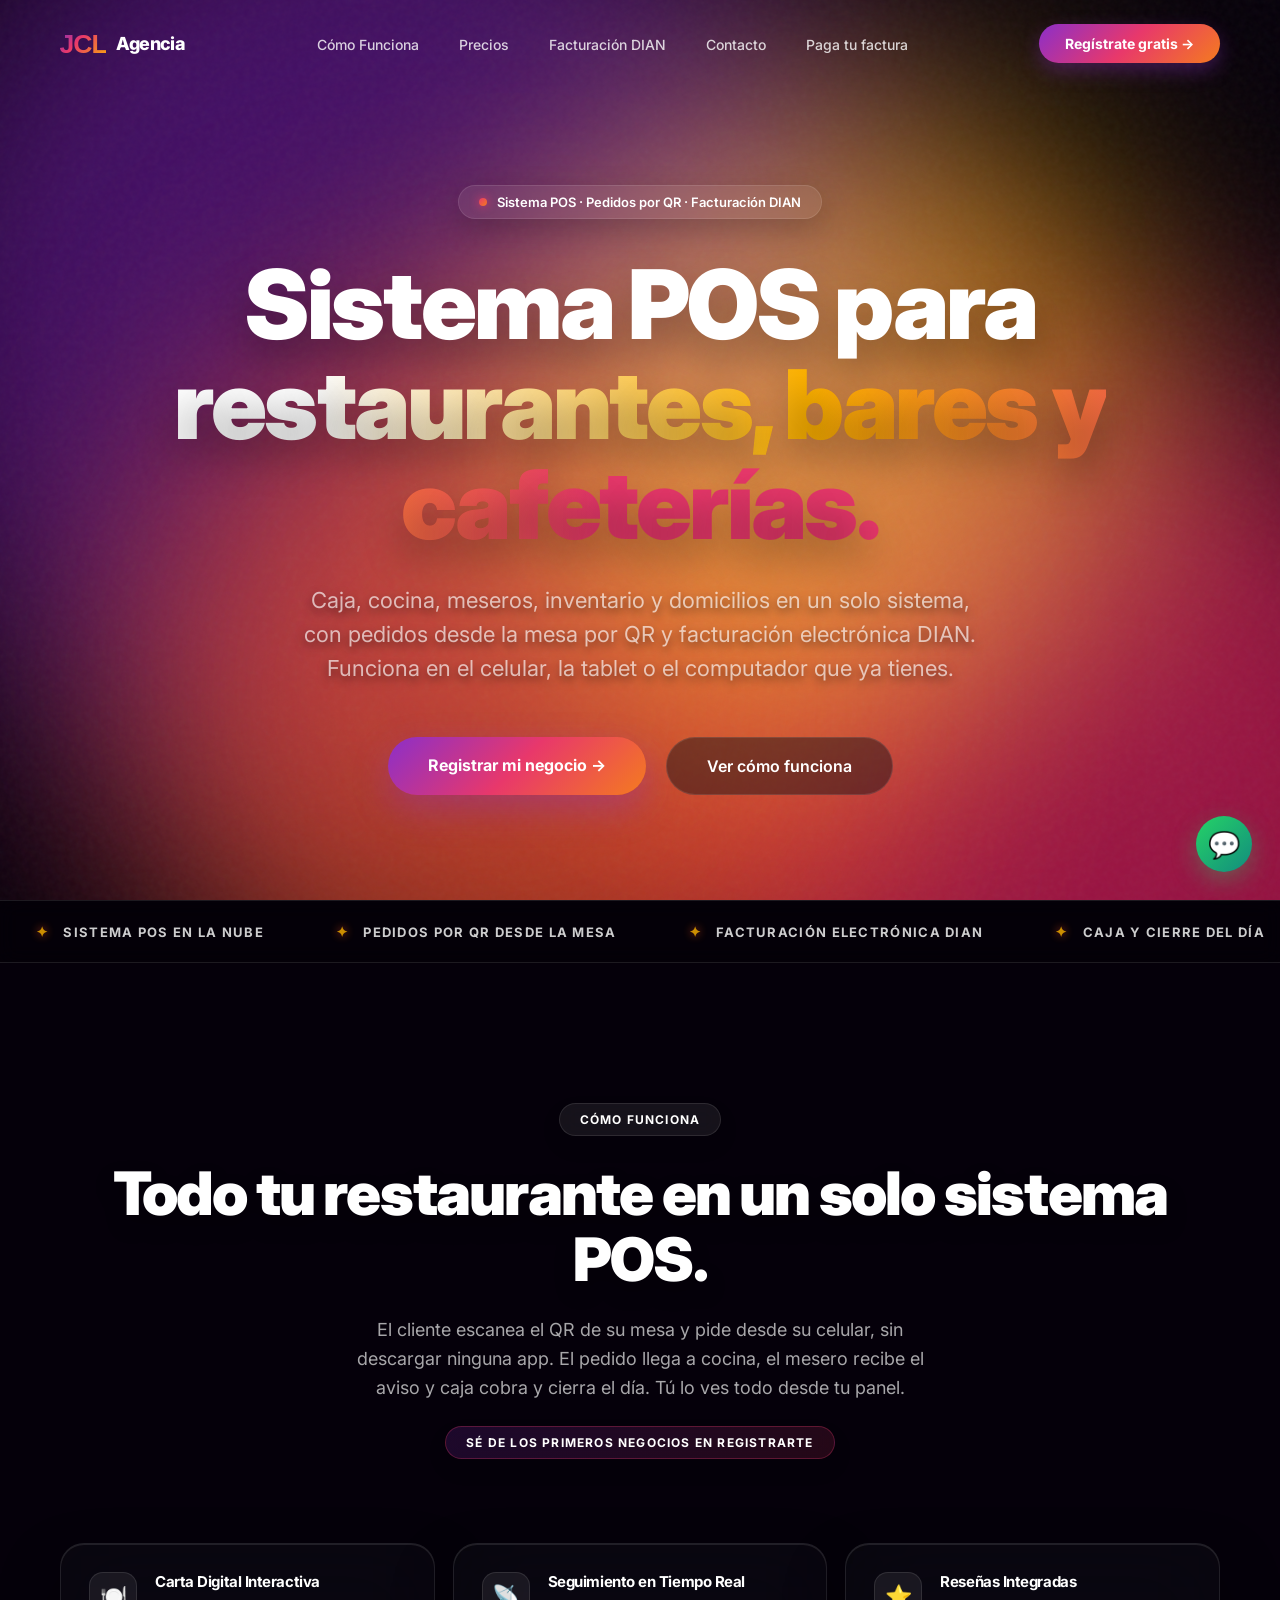
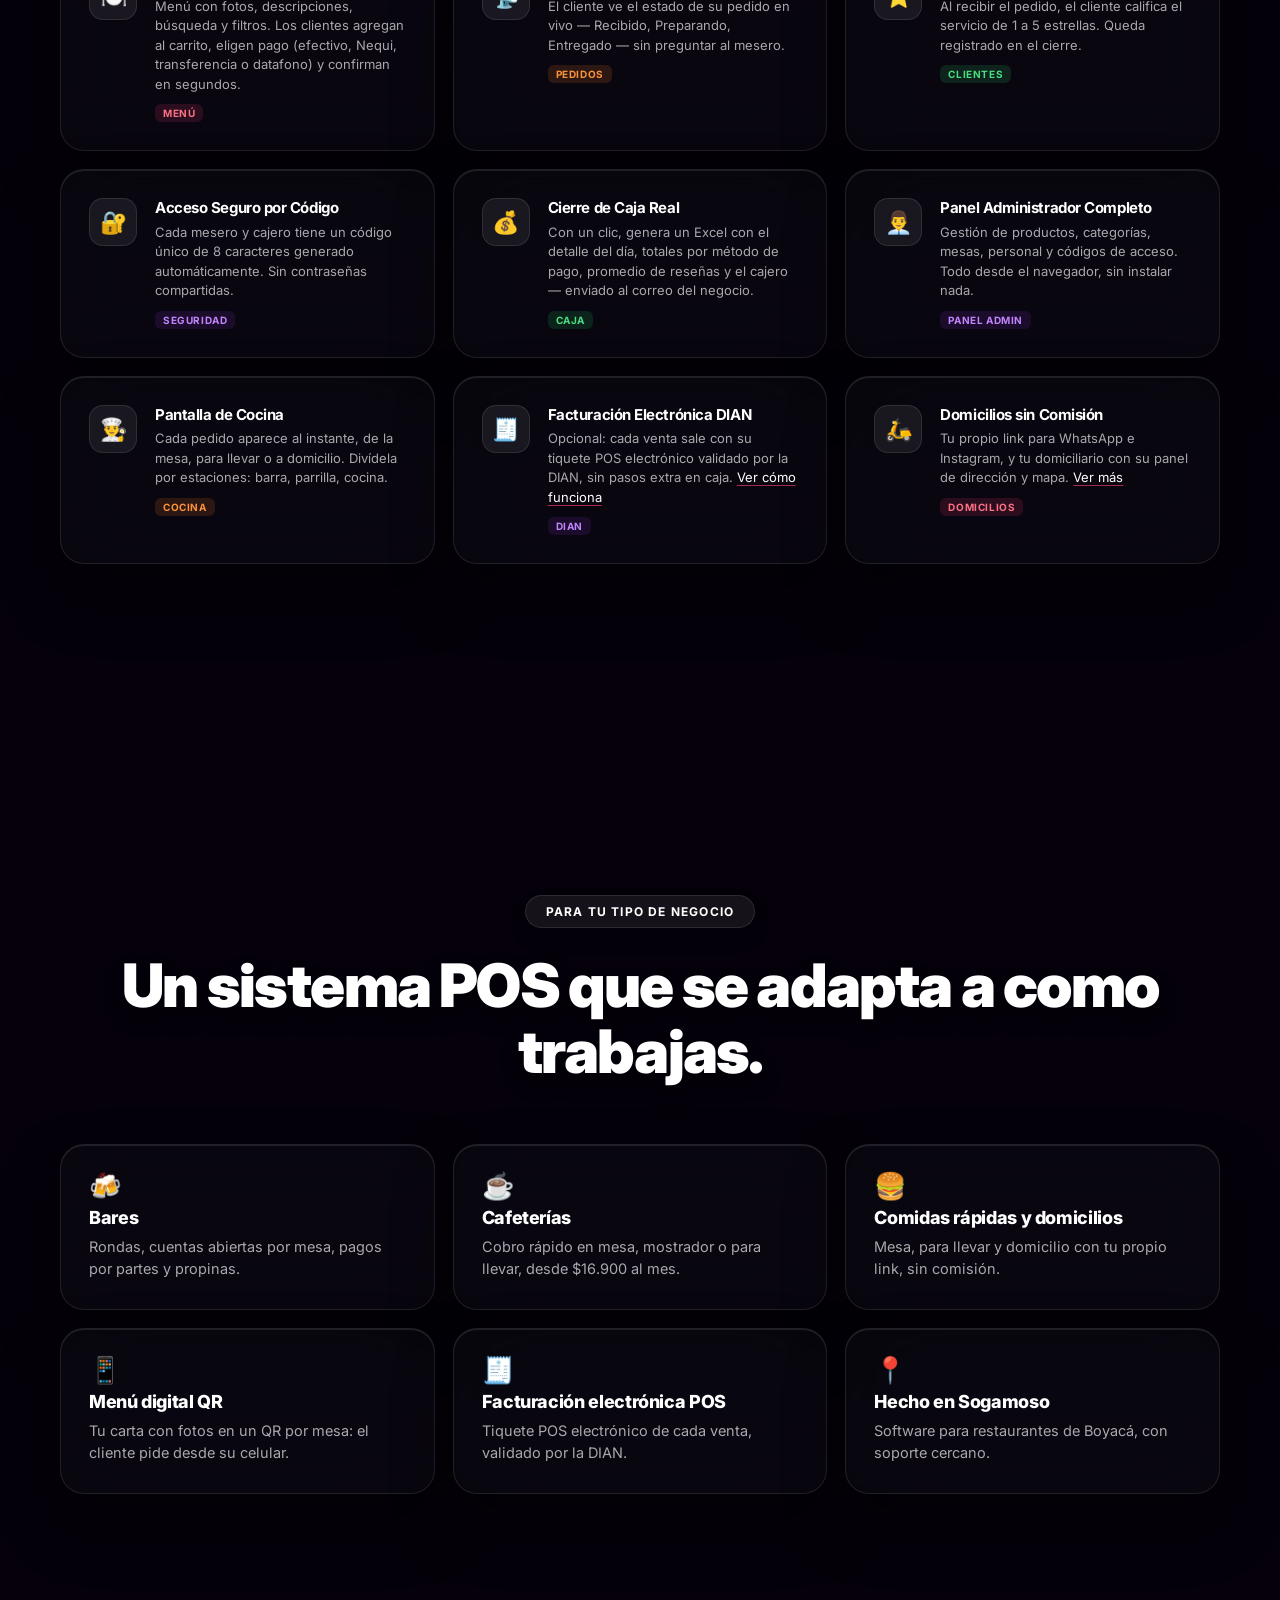
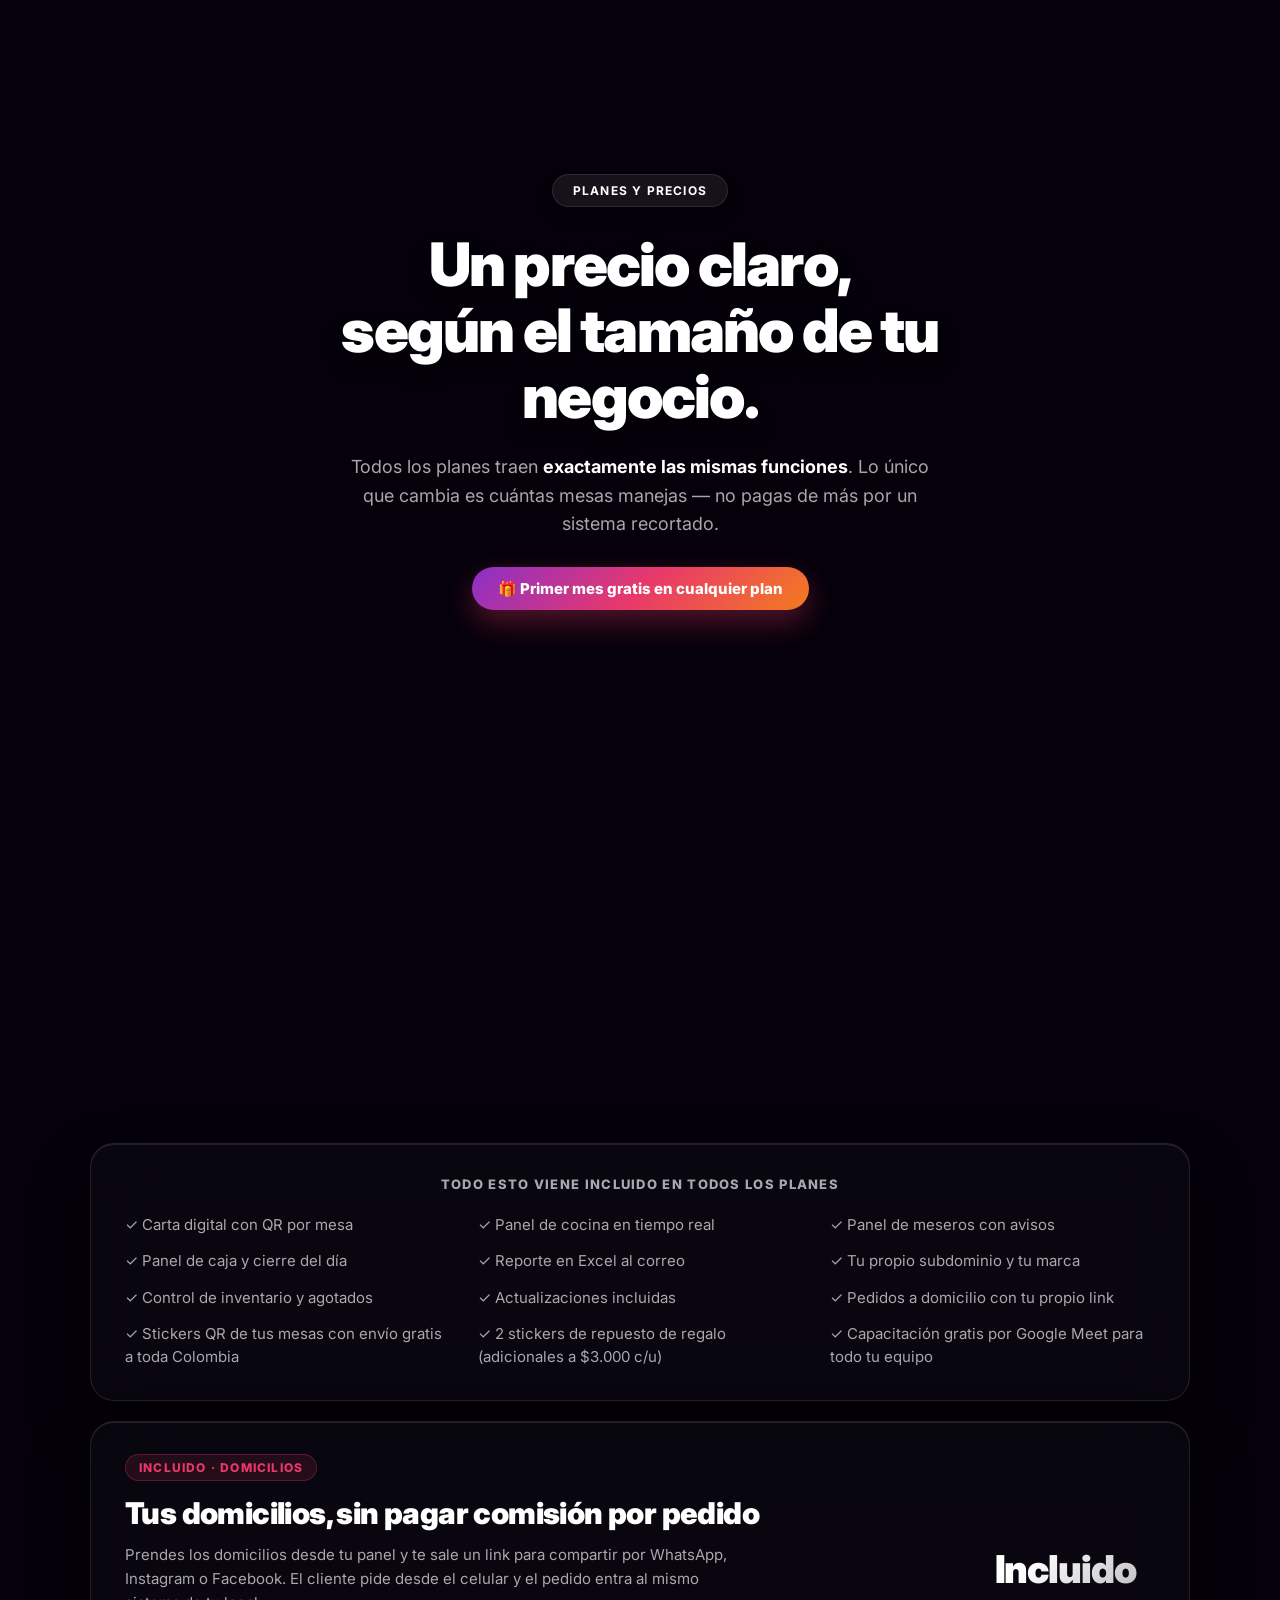
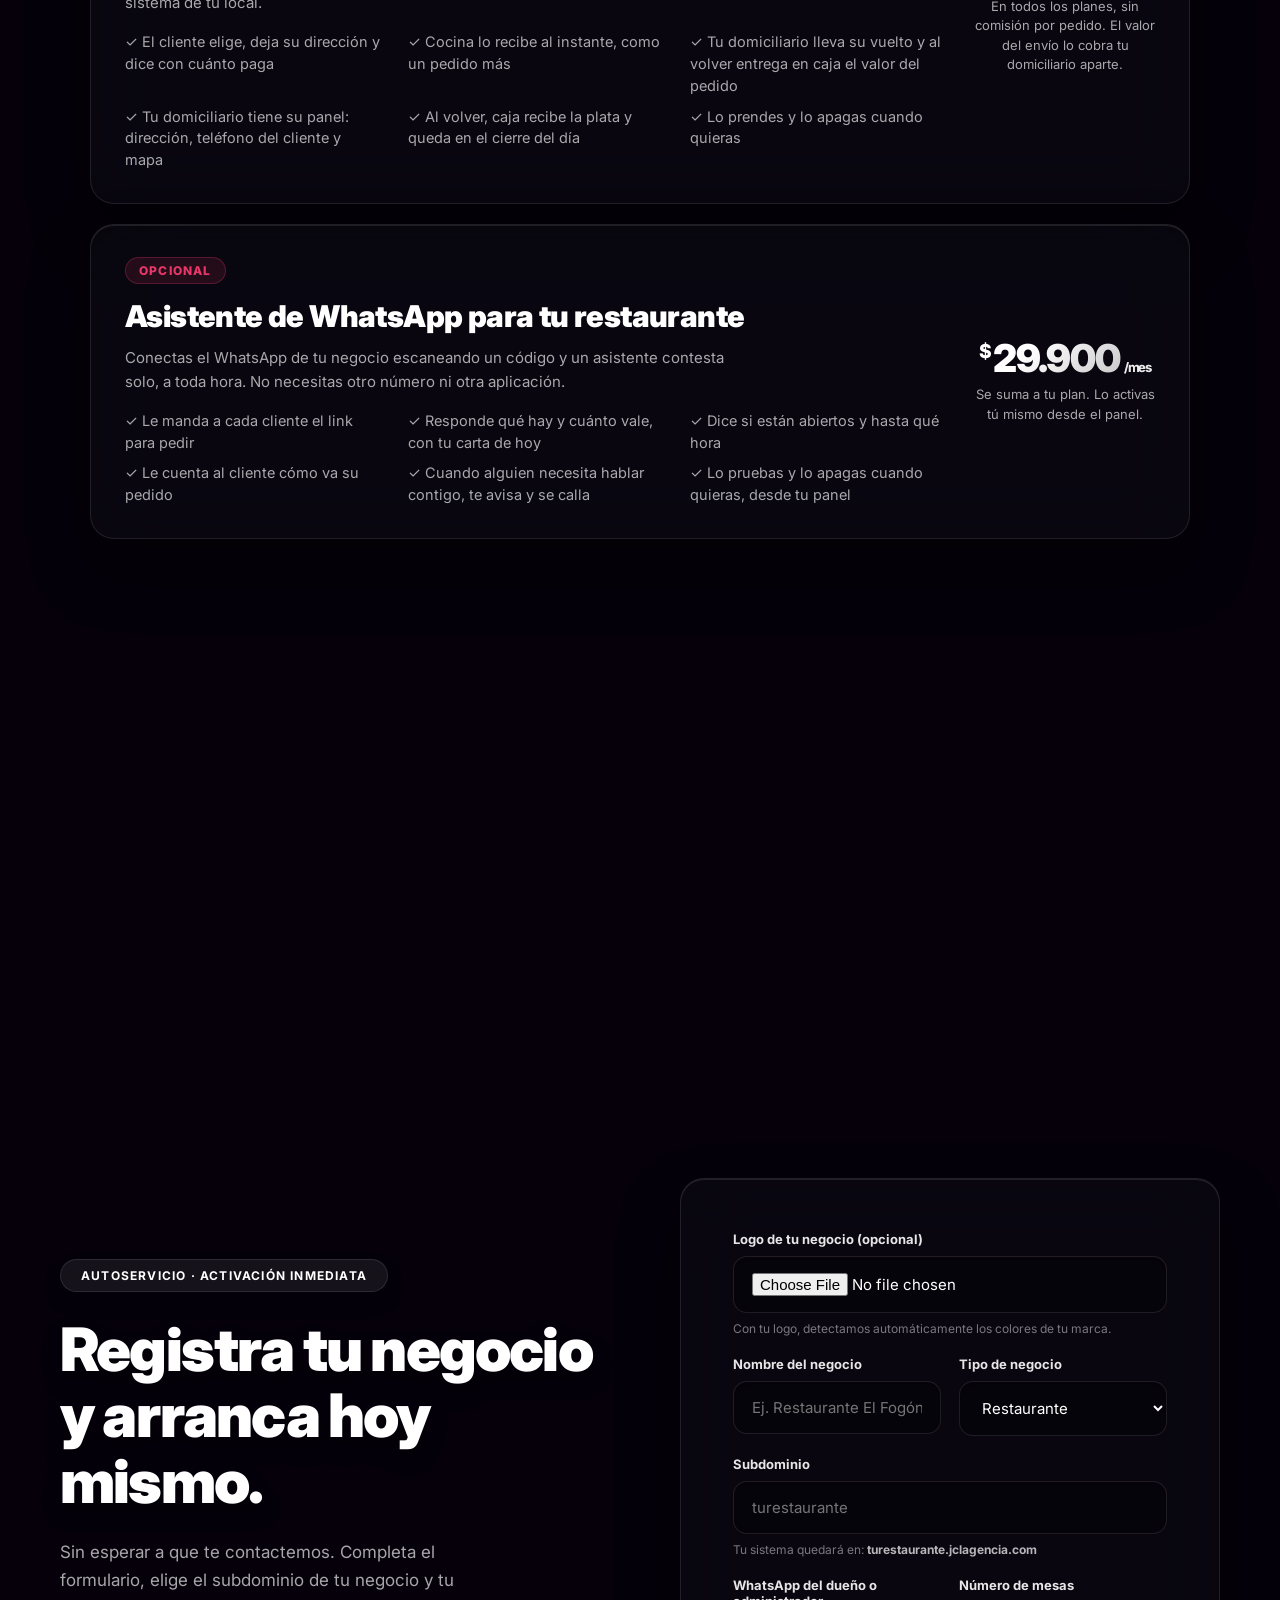
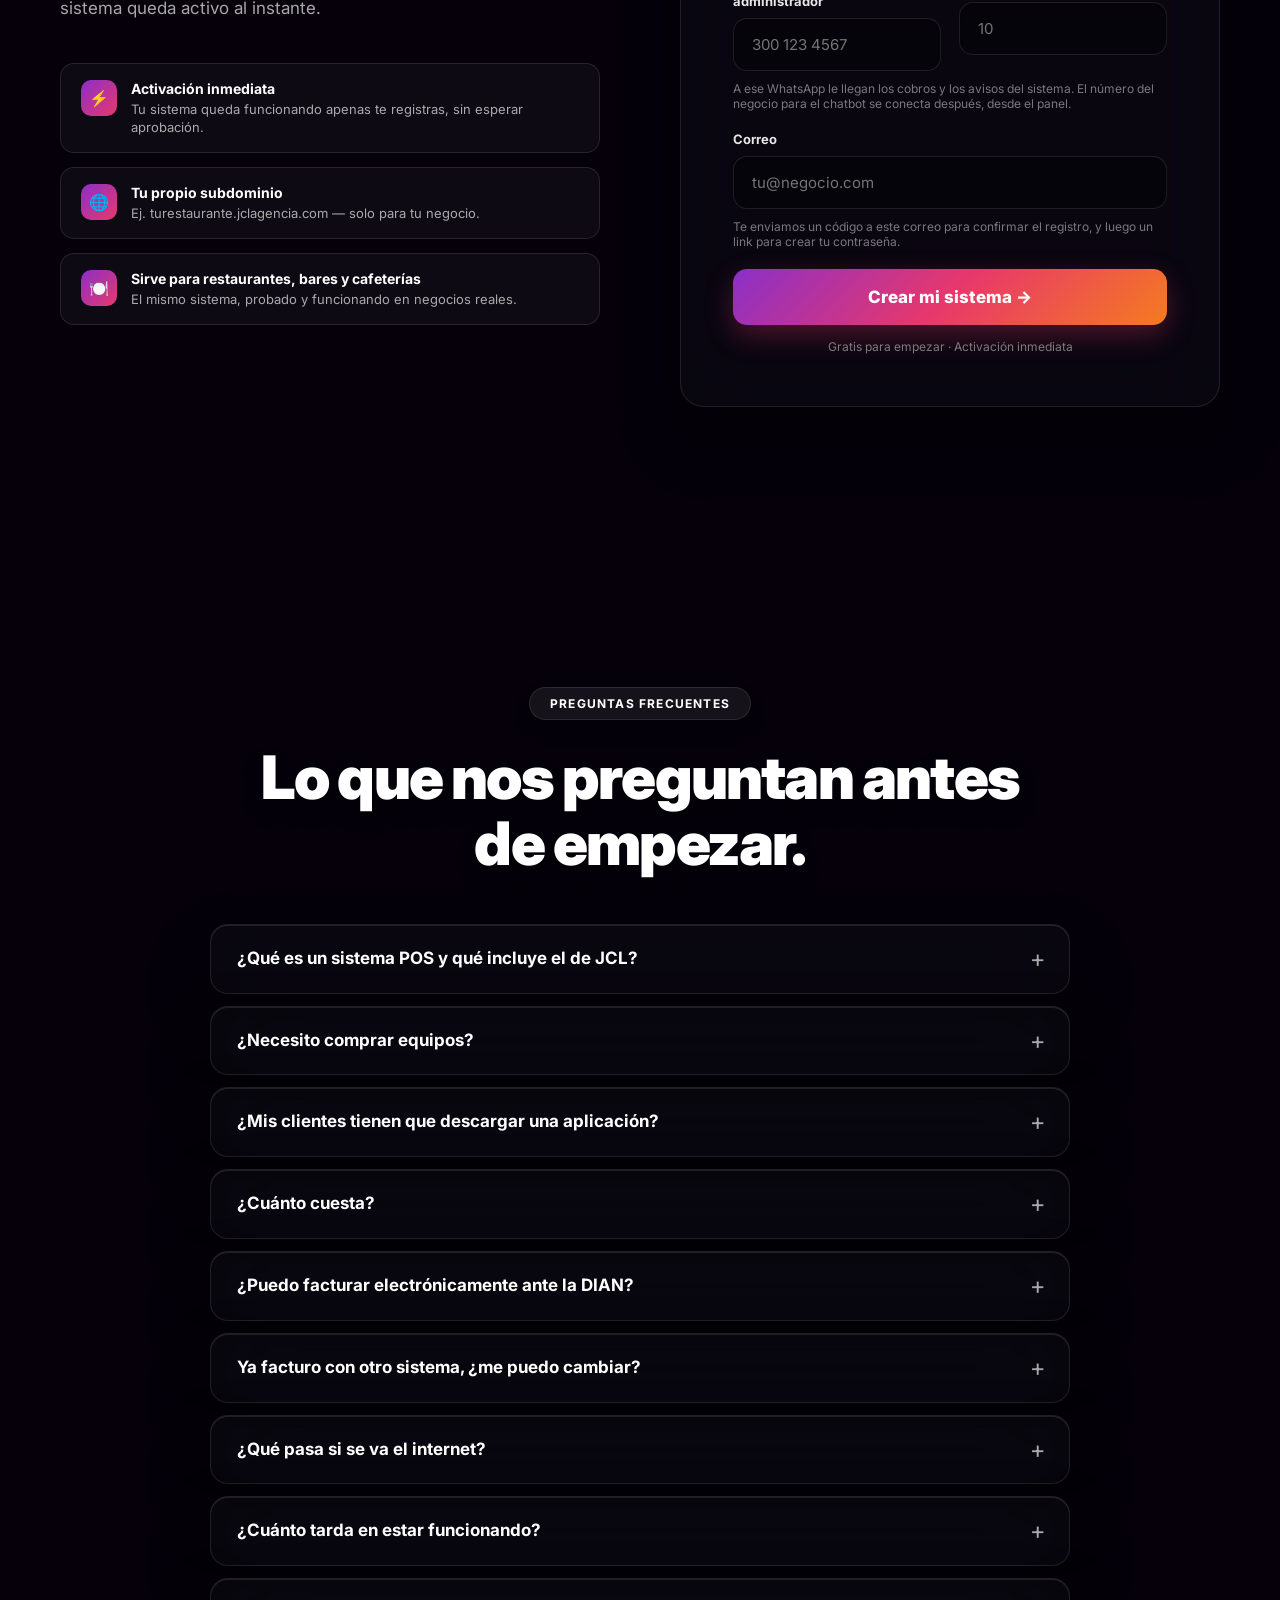
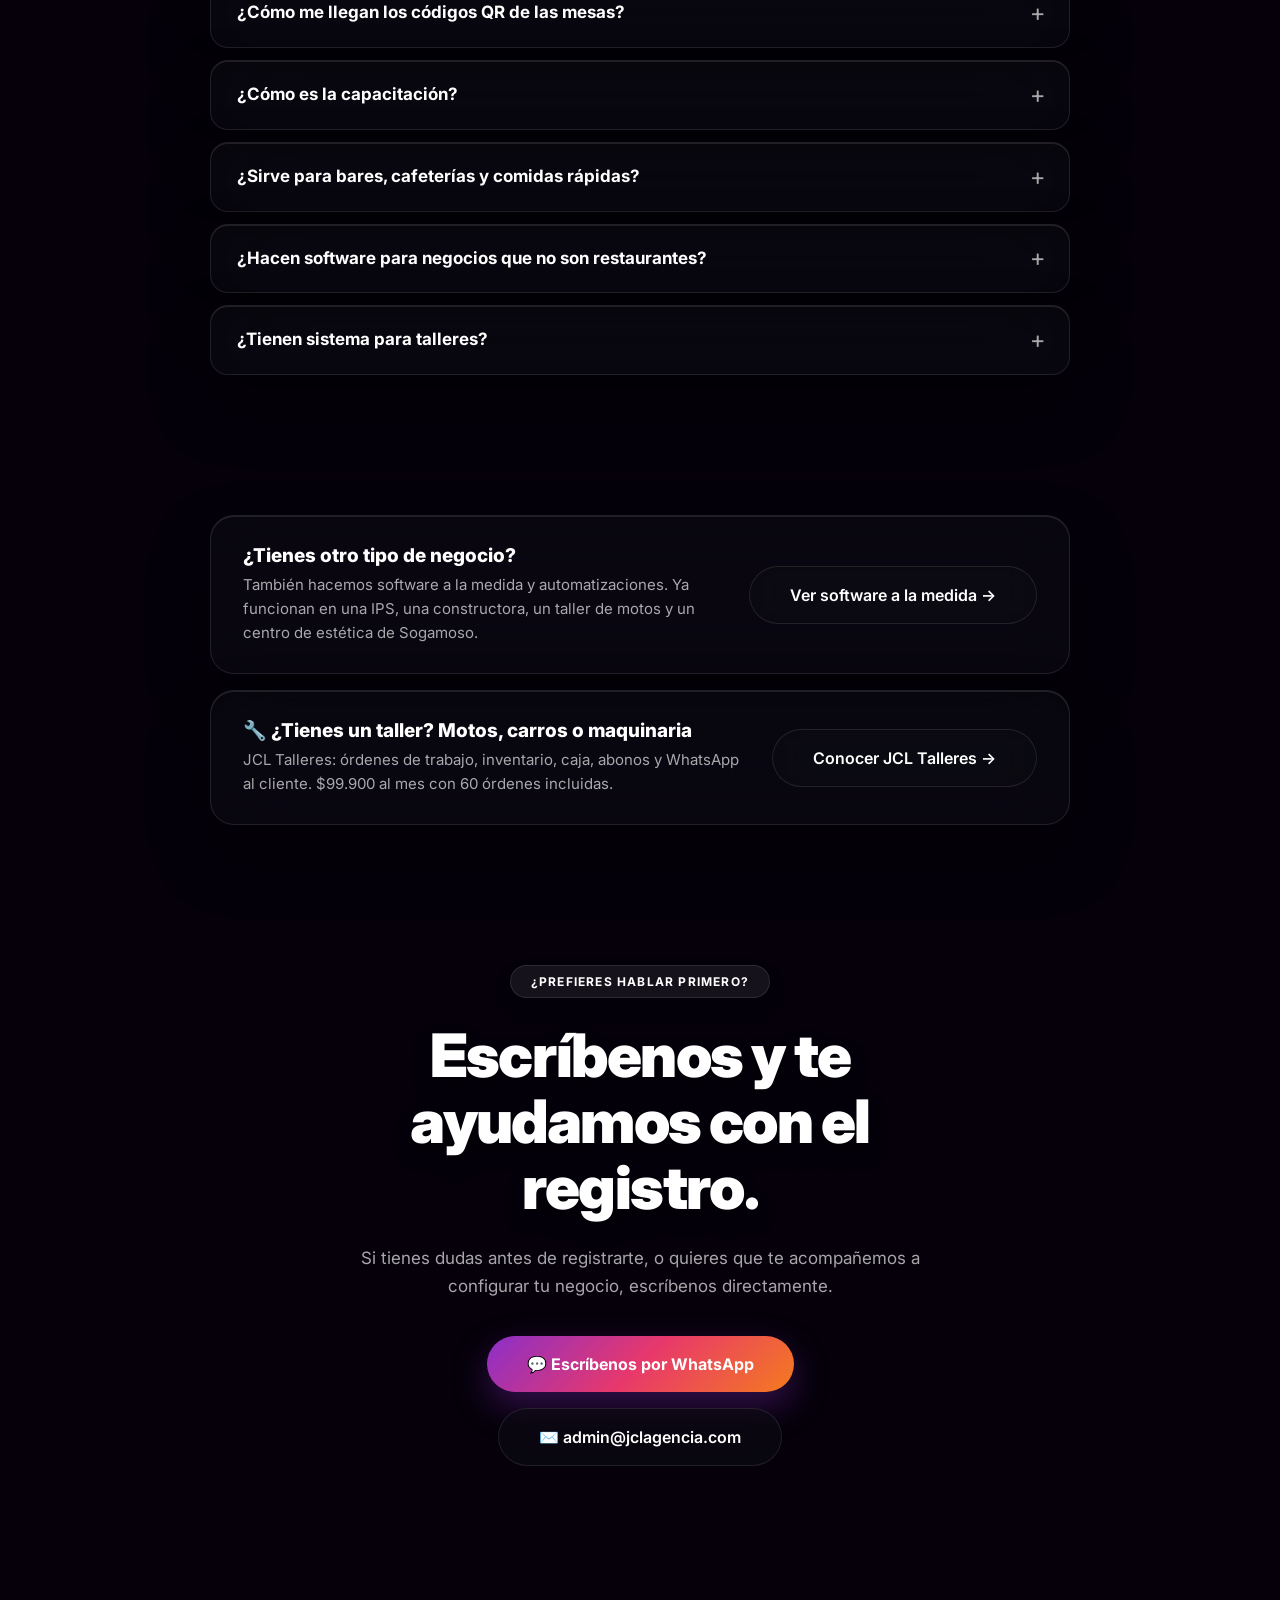
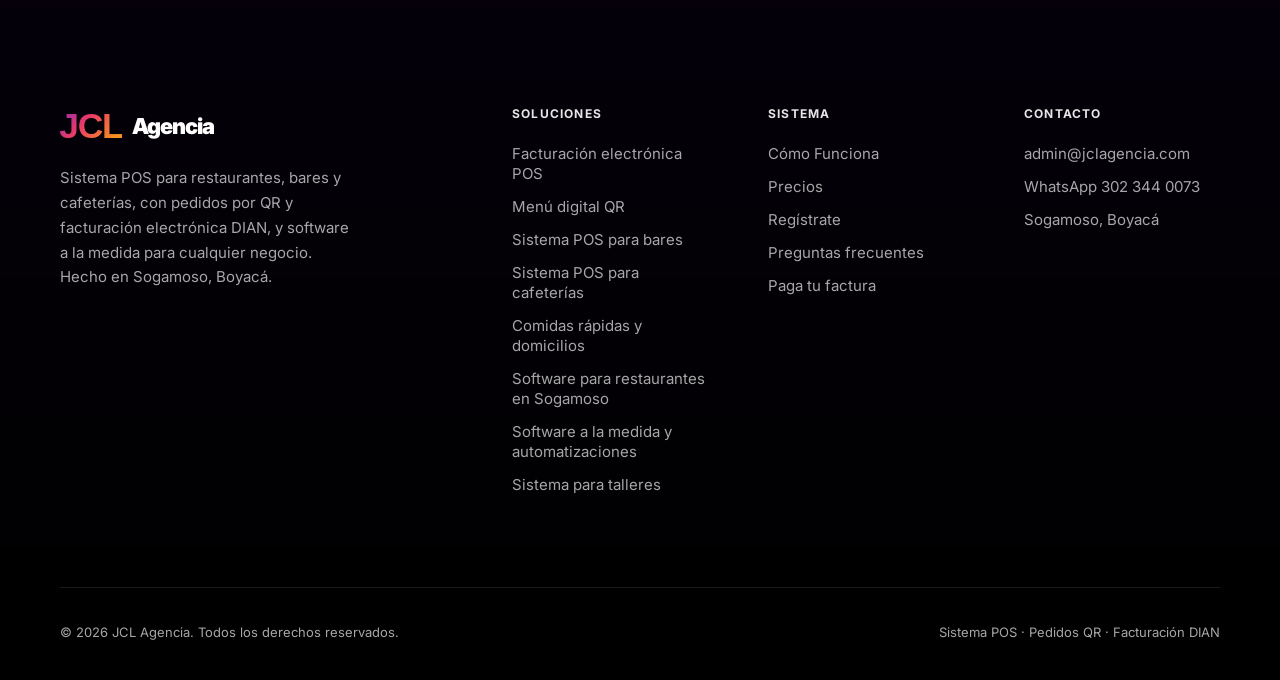
==== commit 6084e351: "Web: cómo cambiarse desde otro sistema de facturación sin perder facturas Co-Authored-By: Claude Opu" ====
--- a/index.html
+++ b/index.html
@@ -143,7 +143,7 @@
    "name": "Ya facturo con otro sistema, ¿me puedo cambiar?",
    "acceptedAnswer": {
     "@type": "Answer",
-    "text": "Sí, sin quedarte un día sin facturar: la DIAN permite tener más de un sistema registrado, así que el anterior sigue funcionando hasta el día del cambio. Te recomendamos pedir un prefijo nuevo y guardar los XML de tu proveedor anterior."
+    "text": "Sí, sin quedarte un día sin facturar y sin perder nada. La DIAN permite tener más de un sistema registrado, así que el anterior sigue funcionando hasta el día del cambio. Tus facturas viejas siguen siendo válidas porque ya están en la DIAN: antes de cancelar descarga los XML y PDF de tu proveedor anterior, que hay que guardar 5 años. Nosotros hacemos el trámite: certificado digital, habilitación ante la DIAN y un prefijo nuevo para que la numeración no se cruce."
    }
   },
   {
@@ -1126,7 +1126,7 @@
     <details class="glass-panel"><summary>¿Mis clientes tienen que descargar una aplicación?</summary><div><p>No. Escanean el QR de su mesa y la carta abre en el navegador de su celular. Quien prefiera, le pide al mesero, que registra el pedido desde su celular.</p></div></details>
     <details class="glass-panel"><summary>¿Cuánto cuesta?</summary><div><p>Depende de cuántas mesas manejas: $16.900 al mes hasta 10 mesas, $29.900 de 11 a 20, $49.900 de 21 a 50 y $100.000 con más de 50. Todos los planes traen las mismas funciones y el primer mes es gratis. La facturación electrónica es opcional y se paga aparte.</p></div></details>
     <details class="glass-panel"><summary>¿Puedo facturar electrónicamente ante la DIAN?</summary><div><p>Sí, es opcional. Cada venta sale con su tiquete POS electrónico validado por la DIAN y, si el cliente la pide, con factura a su nombre. Te acompañamos en la habilitación. <a href="/facturacion-electronica-pos">Ver cómo funciona</a>.</p></div></details>
-    <details class="glass-panel"><summary>Ya facturo con otro sistema, ¿me puedo cambiar?</summary><div><p>Sí, sin quedarte un día sin facturar: la DIAN permite tener más de un sistema registrado, así que el anterior sigue funcionando hasta el día del cambio. Te recomendamos pedir un prefijo nuevo y guardar los XML de tu proveedor anterior.</p></div></details>
+    <details class="glass-panel"><summary>Ya facturo con otro sistema, ¿me puedo cambiar?</summary><div><p>Sí, sin quedarte un día sin facturar y sin perder nada. La DIAN permite tener más de un sistema registrado, así que el anterior sigue funcionando hasta el día del cambio. Tus facturas viejas siguen siendo válidas porque ya están en la DIAN: antes de cancelar descarga los XML y PDF de tu proveedor anterior, que hay que guardar 5 años. Nosotros hacemos el trámite: certificado digital, habilitación ante la DIAN y un prefijo nuevo para que la numeración no se cruce.</p></div></details>
     <details class="glass-panel"><summary>¿Qué pasa si se va el internet?</summary><div><p>El sistema funciona en línea: si se cae el internet del local, puedes seguir trabajando desde un celular con datos. Y la facturación electrónica nunca frena la venta: si la DIAN tarda en responder, el documento sale solo apenas responde.</p></div></details>
     <details class="glass-panel"><summary>¿Cuánto tarda en estar funcionando?</summary><div><p>Queda activo apenas te registras, con tu propia dirección. La carta la armas tomándole una foto a tu carta impresa, y desde tu panel pides los QR de tus mesas: te los enviamos gratis a cualquier parte de Colombia.</p></div></details>
     <details class="glass-panel"><summary>¿Cómo me llegan los códigos QR de las mesas?</summary><div><p>Los pides desde tu panel y te los enviamos gratis a cualquier parte de Colombia: todos los que necesiten tus mesas y 2 de repuesto de regalo. Los stickers adicionales valen $3.000 cada uno y se suman a tu siguiente mensualidad. Te recomendamos tener al menos 5 de repuesto, por si los quitan o se dañan.</p></div></details>
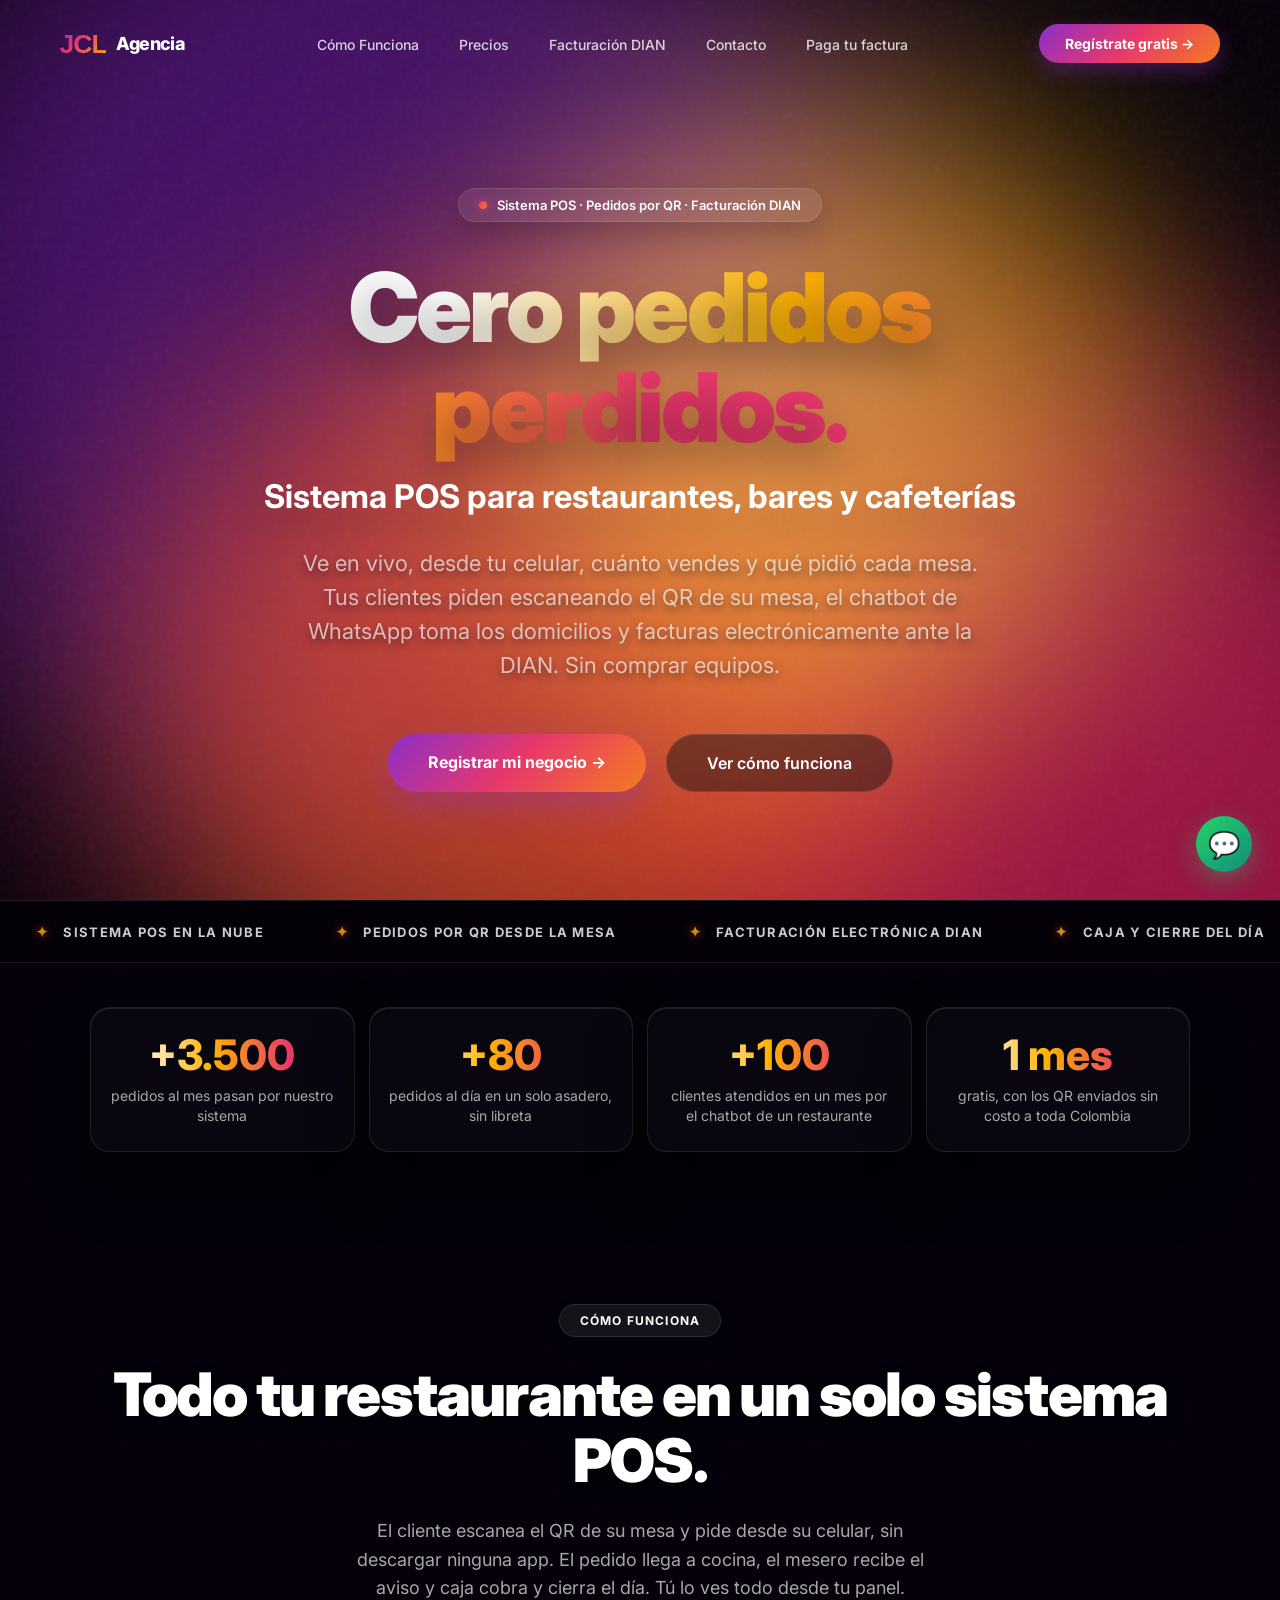
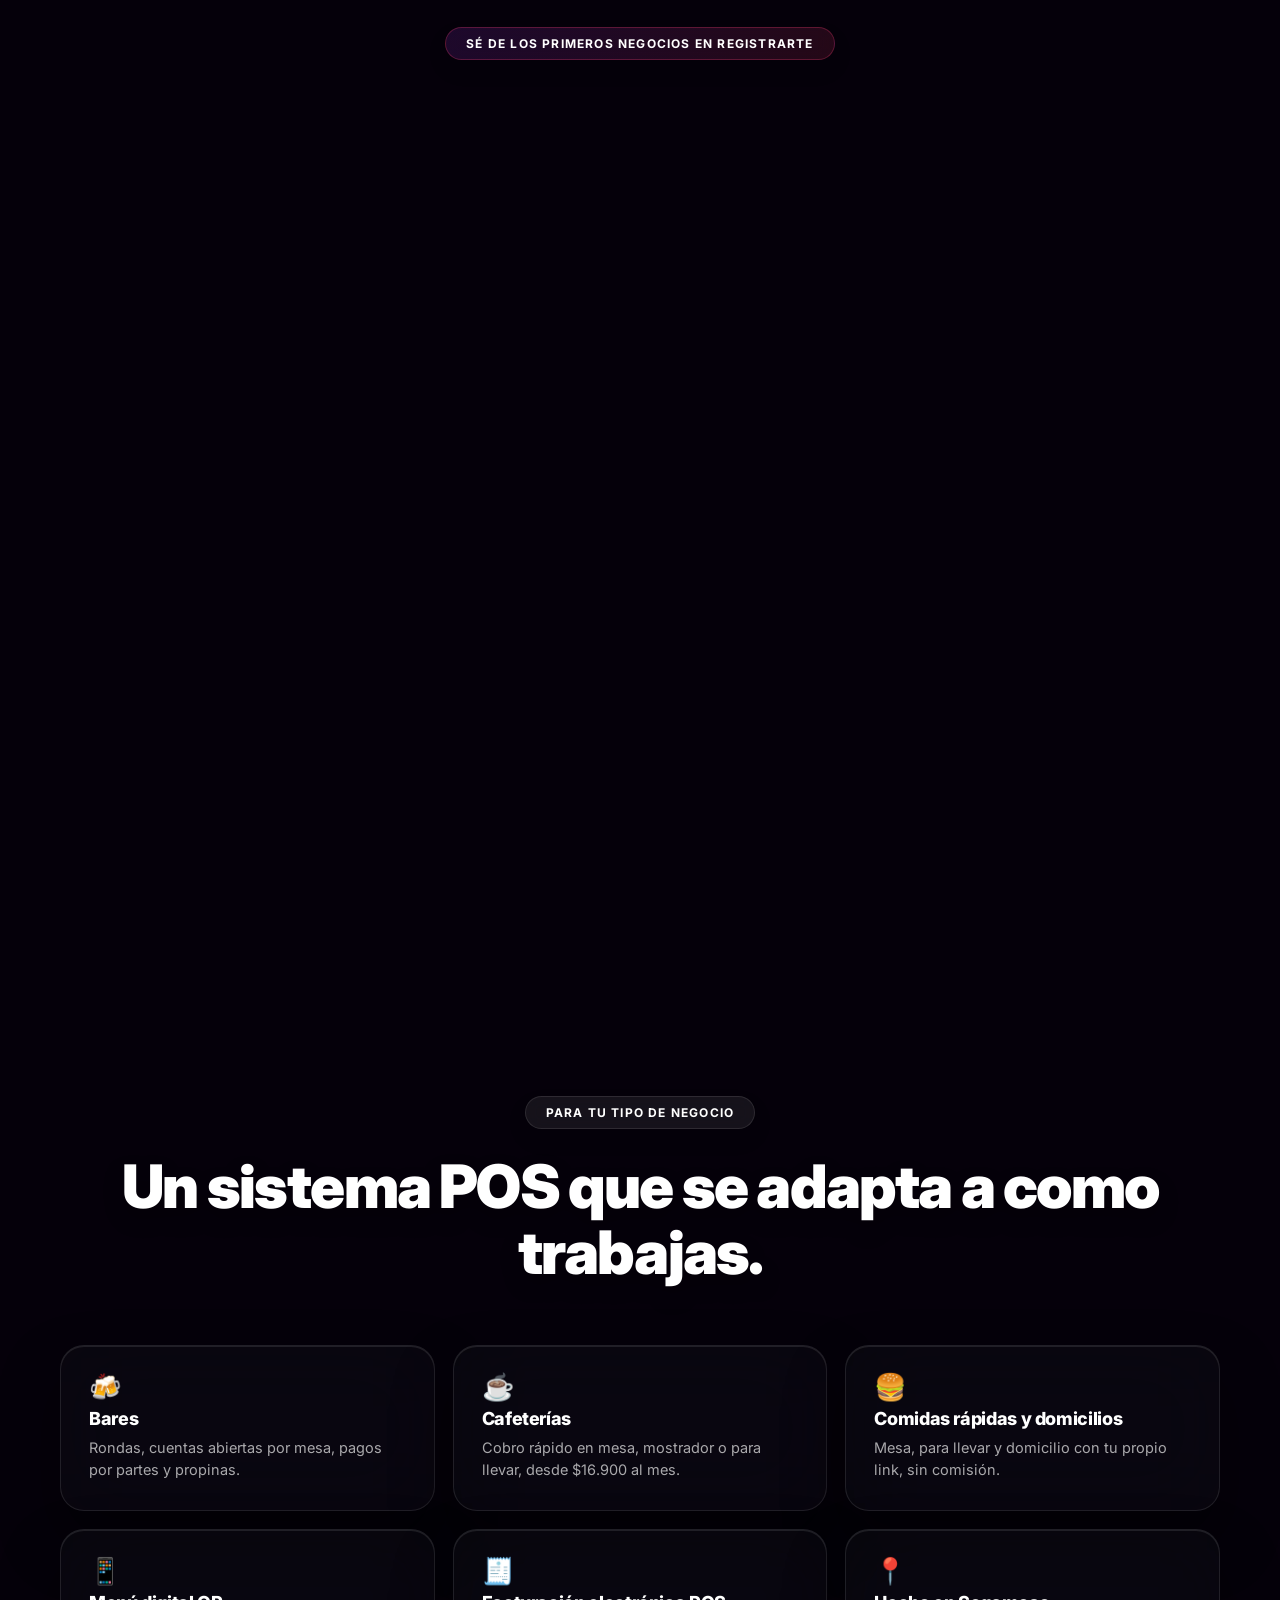
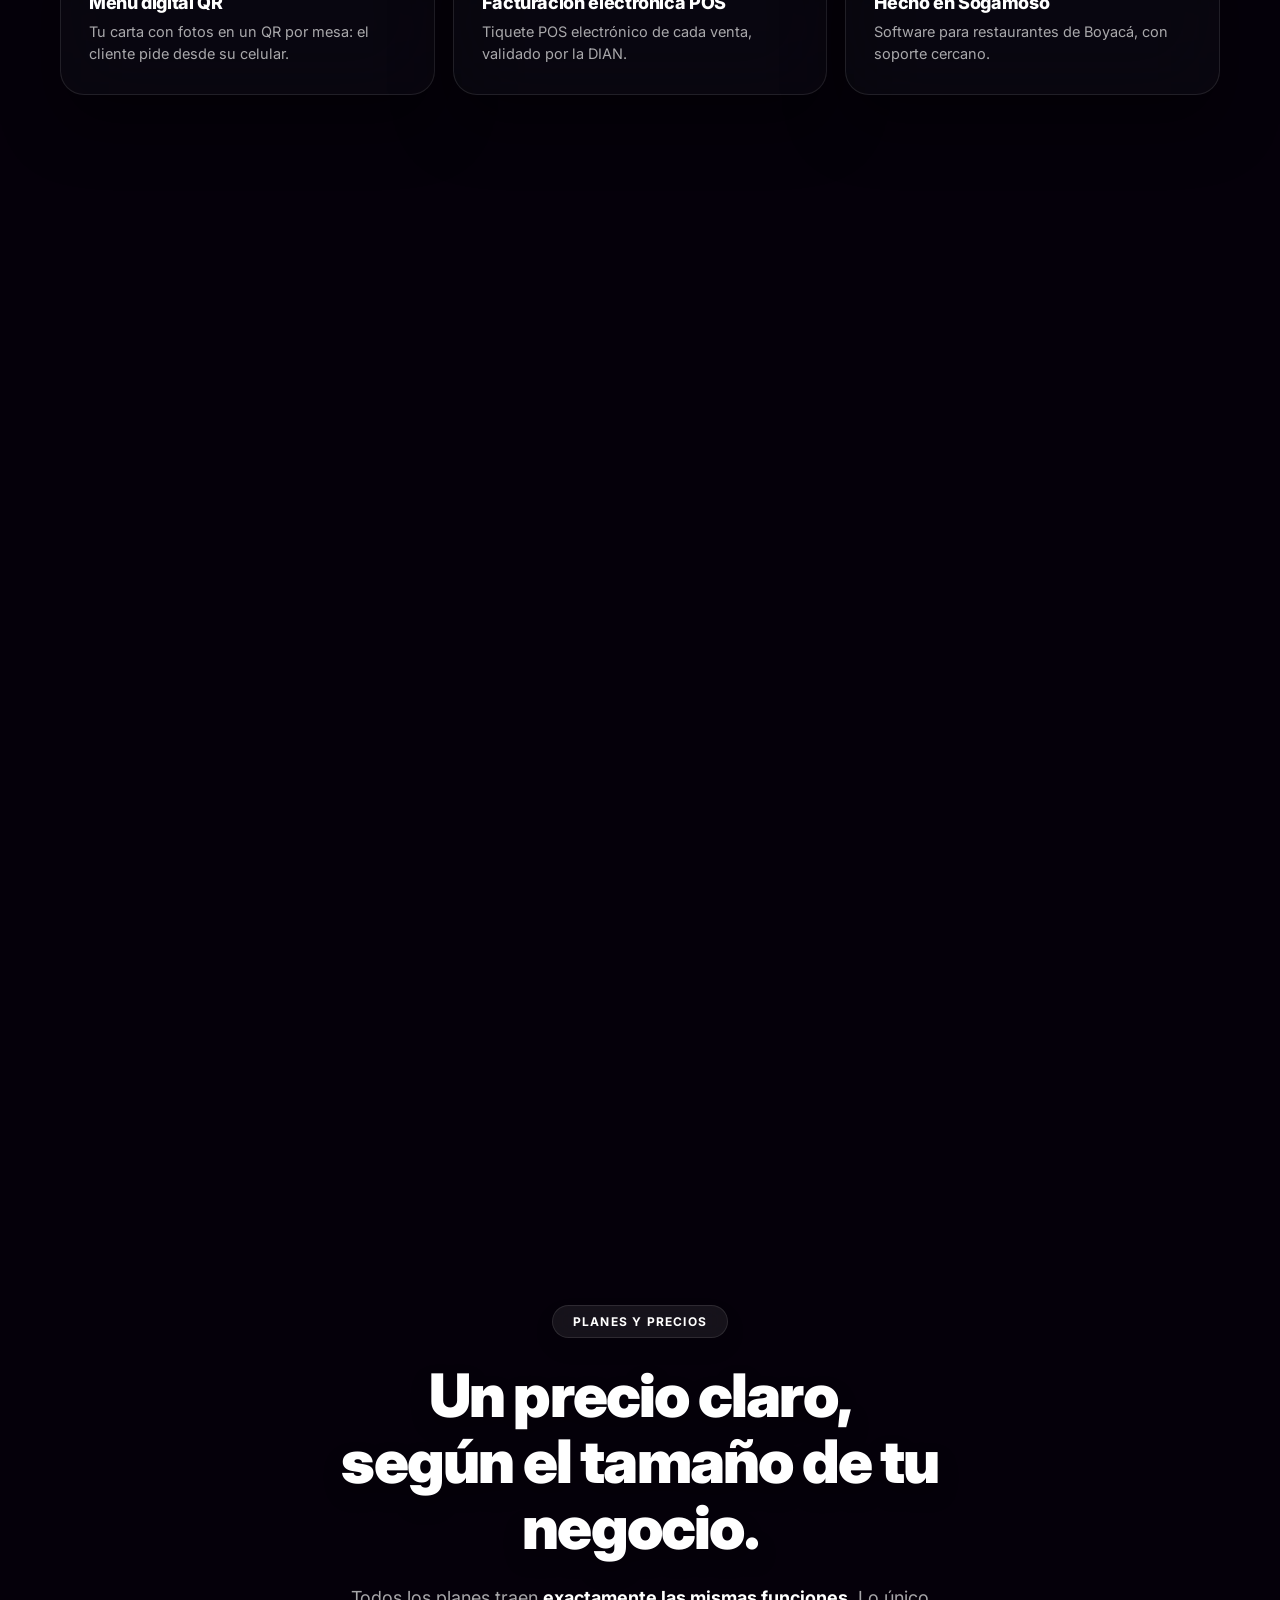
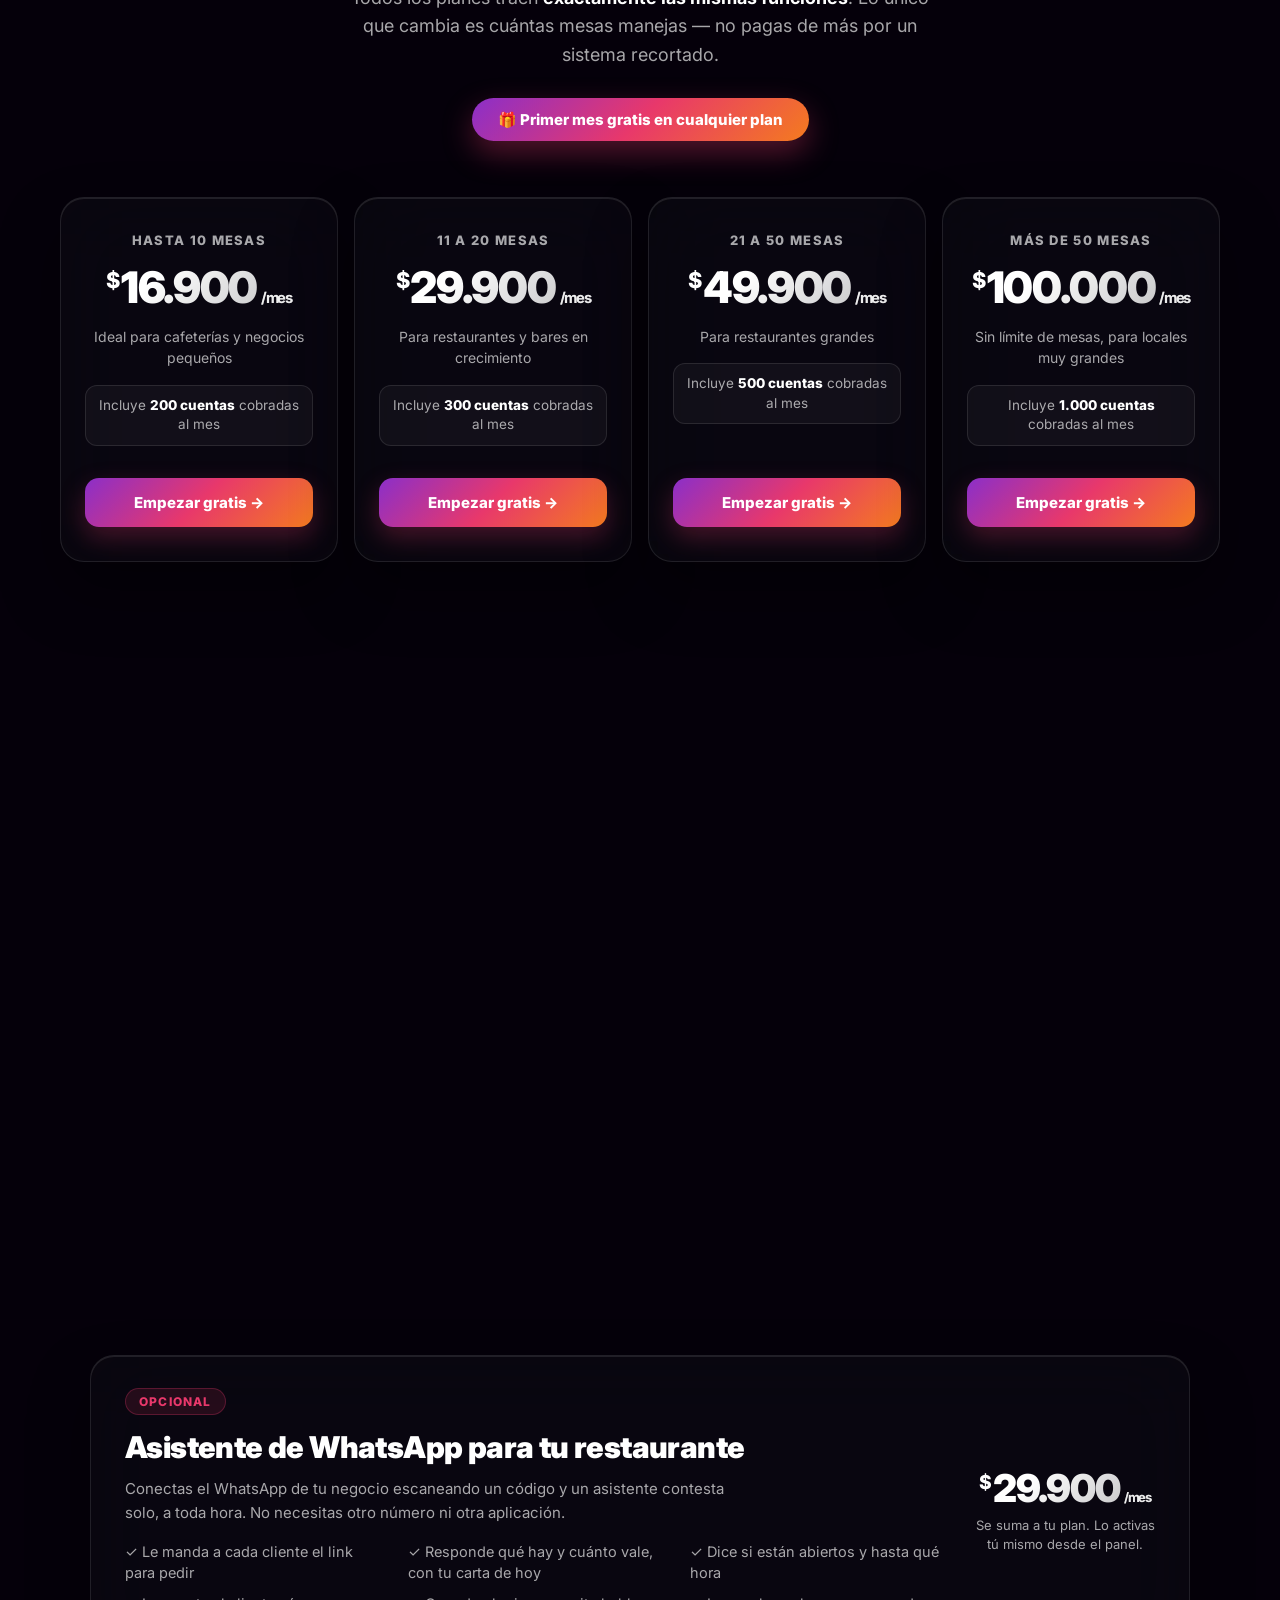
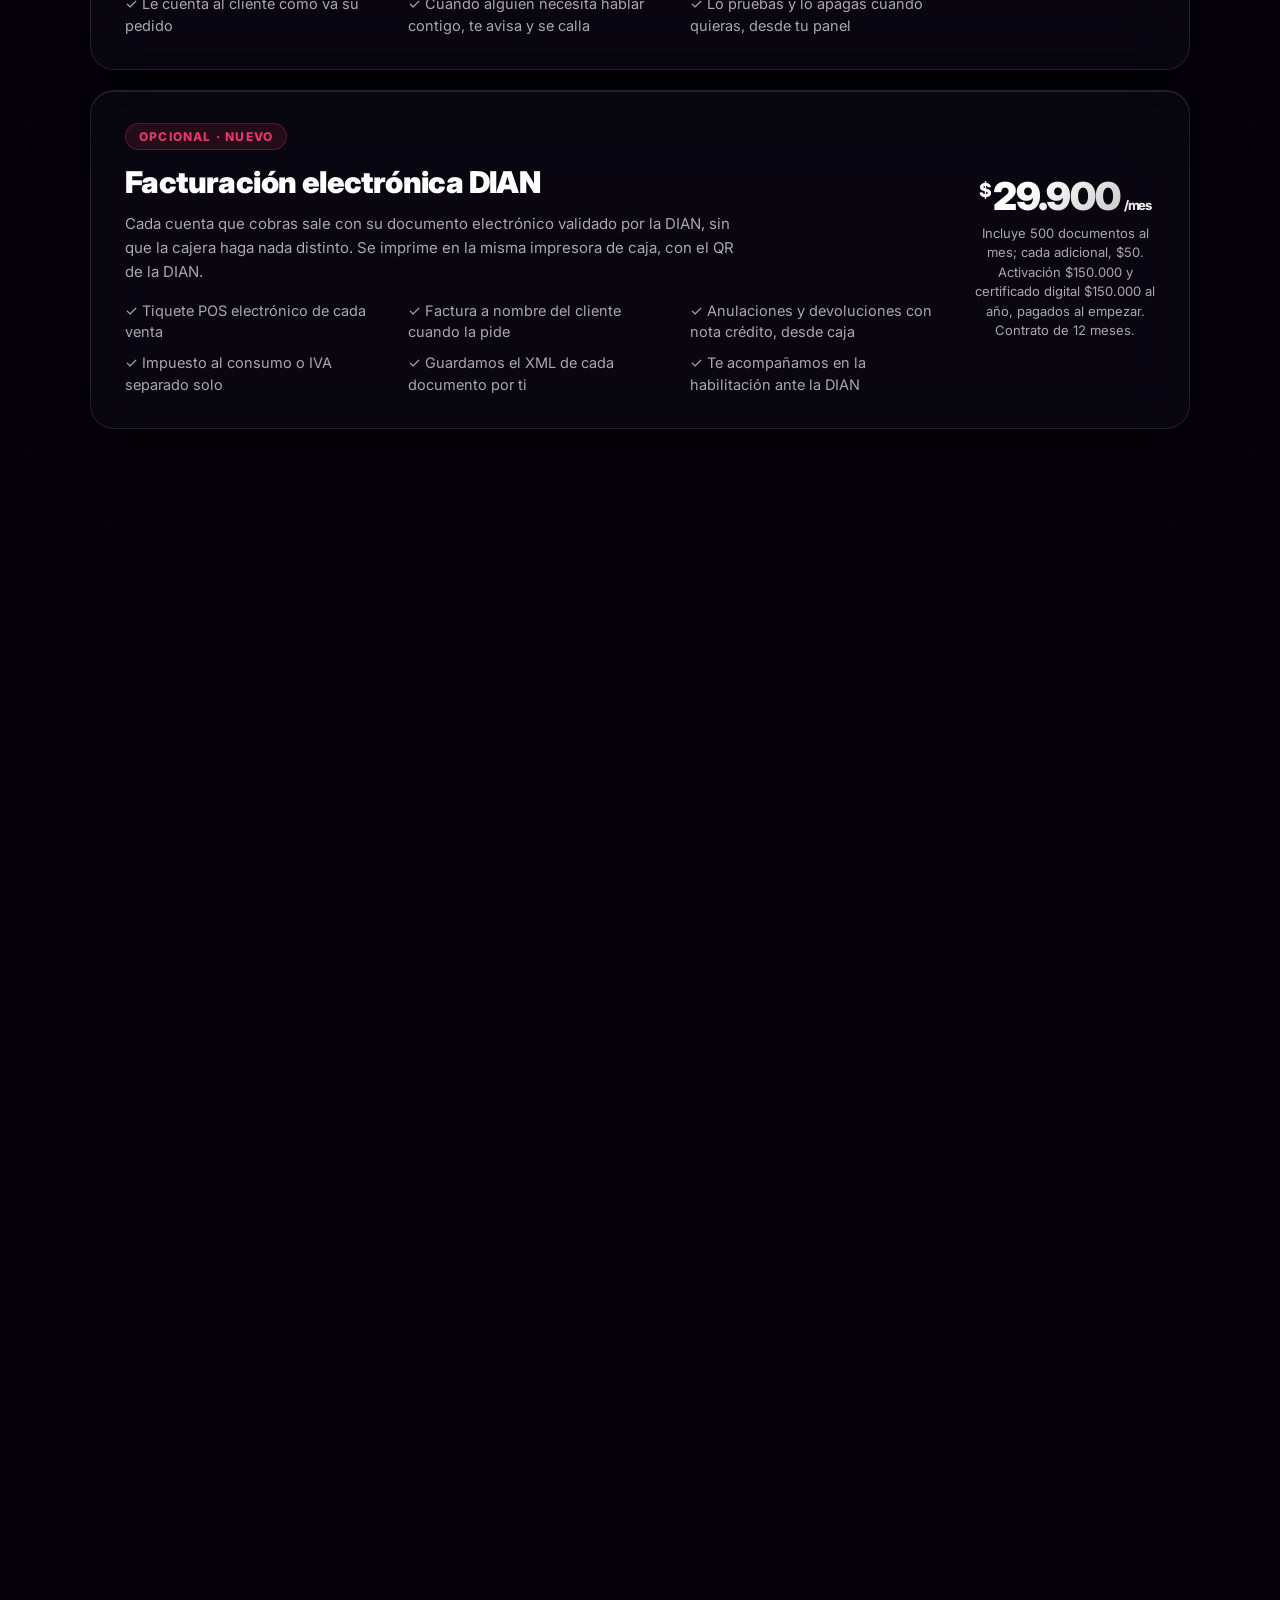
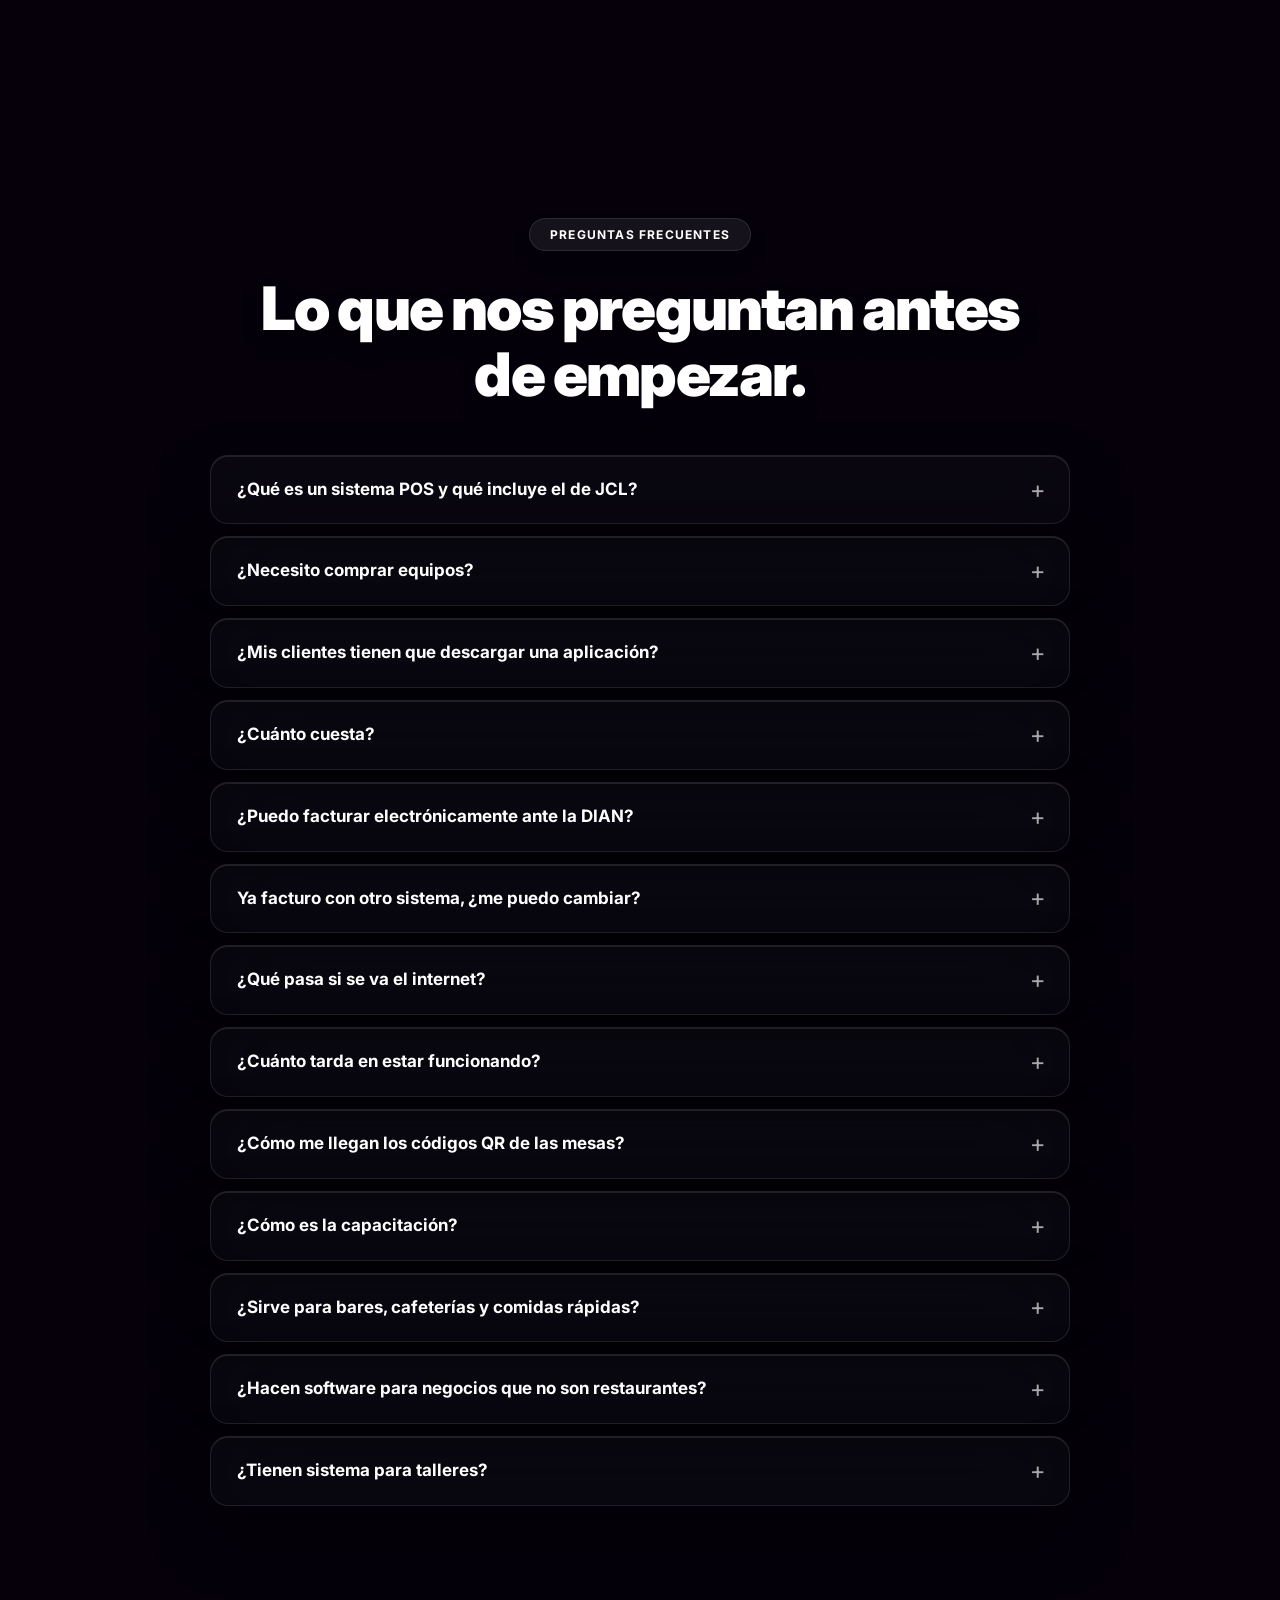
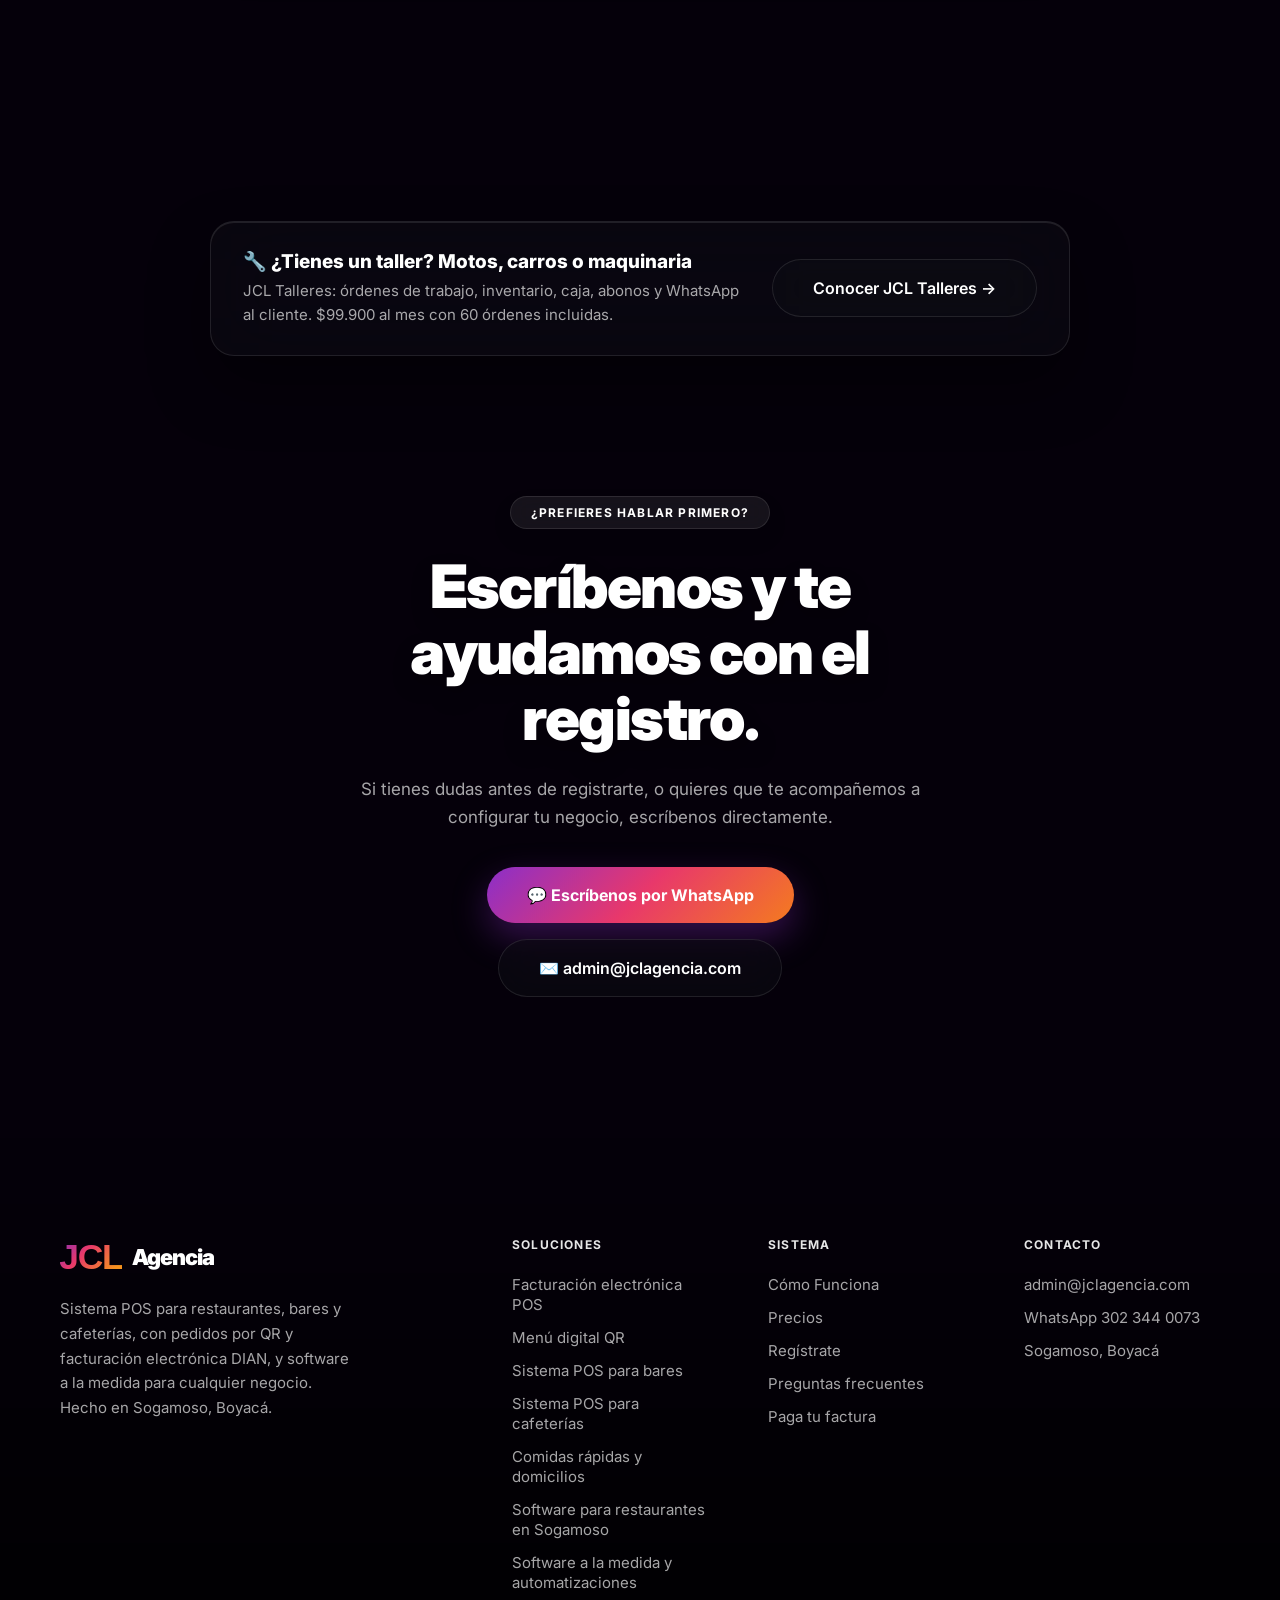
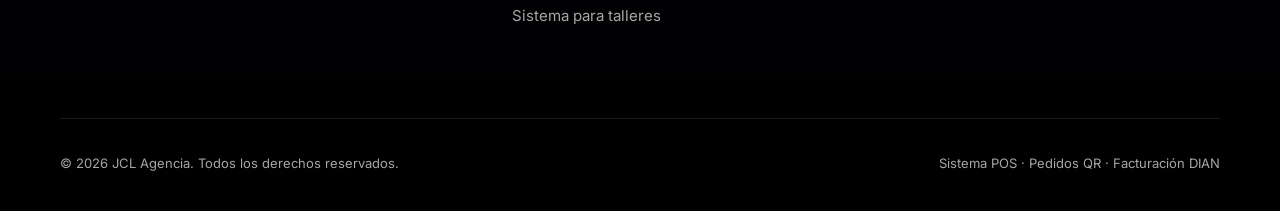
==== commit f408f2d6: "Web: título más fuerte, franja de resultados, comparación con otros POS y botones para comparar con " ====
--- a/index.html
+++ b/index.html
@@ -297,6 +297,7 @@
 .bdot{width:8px;height:8px;background:linear-gradient(135deg,var(--c-jcl2),var(--c-jcl3));border-radius:50%;box-shadow:0 0 10px var(--c-jcl2);animation:pulse 2s infinite}
 @keyframes pulse{0%,100%{box-shadow:0 0 6px var(--c-jcl2)}50%{box-shadow:0 0 16px var(--c-jcl2),0 0 28px rgba(232,56,107,.4)}}
 h1.hh{font-size:clamp(46px,7.5vw,96px);font-weight:900;line-height:1.04;margin-bottom:28px;text-shadow:0 20px 40px rgba(0,0,0,.3);animation:fup .8s ease .1s forwards;opacity:0}
+.hh-kw{display:block;font-size:.34em;font-weight:700;letter-spacing:0;line-height:1.3;margin-top:18px;color:var(--text-main);-webkit-text-fill-color:var(--text-main)}
 .gt{background:linear-gradient(to right,#fff 10%,var(--c-yellow) 45%,var(--c-jcl2) 80%);-webkit-background-clip:text;-webkit-text-fill-color:transparent;background-clip:text}
 .hsub{font-size:clamp(17px,2.1vw,22px);color:var(--text-muted);max-width:680px;margin:0 auto 52px;line-height:1.55;font-weight:400;text-shadow:0 4px 10px rgba(0,0,0,.5);animation:fup .8s ease .2s forwards;opacity:0}
 .hact{display:flex;gap:20px;justify-content:center;flex-wrap:wrap;animation:fup .8s ease .3s forwards;opacity:0}
@@ -544,6 +545,26 @@
 .prc-btn{display:block;padding:15px;border-radius:14px;font-size:15px;font-weight:800;text-decoration:none;color:#fff;background:linear-gradient(135deg,var(--c-jcl1),var(--c-jcl2),var(--c-jcl3));box-shadow:0 10px 26px rgba(232,56,107,.28);transition:transform .3s,box-shadow .3s}
 .prc-btn:hover{transform:translateY(-2px);box-shadow:0 16px 36px rgba(232,56,107,.45)}
 .prc-incl{max-width:1100px;margin:20px auto 0;padding:32px 34px}
+/* Franja de resultados: las cifras salen de /api/stats o son reales y sin nombres de clientes. */
+.res-grid{display:grid;grid-template-columns:repeat(4,1fr);gap:14px;max-width:1100px;margin:0 auto}
+.res{padding:24px 18px;text-align:center;border-radius:20px}
+.res b{display:block;font-size:clamp(30px,4vw,42px);font-weight:800;line-height:1.1;margin-bottom:8px}
+.res span{display:block;font-size:14px;line-height:1.45;color:var(--text-muted)}
+/* Comparación con otros sistemas POS, sin nombrar a ninguno. */
+.cmp{max-width:900px;margin:28px auto 0;padding:10px 8px;border-radius:22px;overflow-x:auto}
+.cmp table{width:100%;border-collapse:collapse;font-size:15px}
+.cmp th,.cmp td{padding:14px 16px;text-align:left;border-bottom:1px solid var(--glass-border);vertical-align:top}
+.cmp tr:last-child td{border-bottom:none}
+.cmp th{font-size:13px;font-weight:800;letter-spacing:.06em;text-transform:uppercase;color:var(--text-muted)}
+.cmp td:first-child{color:var(--text-muted)}
+.cmp .cmp-jcl{color:var(--text-main);font-weight:700;background:rgba(232,56,107,.08)}
+.cmp th.cmp-jcl{color:var(--text-main)}
+.cmp-nota{font-size:12.5px;color:var(--text-muted);text-align:center;margin:10px 0 4px}
+.cmp-ia{max-width:900px;margin:22px auto 0;text-align:center}
+.cmp-ia p{color:var(--text-muted);font-size:15px;margin-bottom:14px}
+.cmp-ia-btns{display:flex;gap:10px;justify-content:center;flex-wrap:wrap}
+.cmp-ia-btns .bs{padding:12px 22px;font-size:14.5px}
+@media(max-width:760px){.res-grid{grid-template-columns:repeat(2,1fr)}.cmp table{font-size:13.5px}.cmp th,.cmp td{padding:11px 10px}}
 .prc-cupo{margin-top:16px;padding:10px 12px;border-radius:12px;font-size:13.5px;line-height:1.45;color:var(--text-muted);background:rgba(255,255,255,.04);border:1px solid var(--glass-border)}
 .prc-cupo strong{color:var(--text-main);font-weight:800}
 .prc-cupo-nota{max-width:760px;margin:22px auto 0;text-align:center;font-size:14.5px;line-height:1.6;color:var(--text-muted)}
@@ -765,8 +786,8 @@
 <section id="hero">
   <div class="hcontent">
     <div class="hbadge"><span class="bdot"></span>Sistema POS · Pedidos por QR · Facturación DIAN</div>
-    <h1 class="hh">Sistema POS para<br><span class="gt">restaurantes, bares y cafeterías.</span></h1>
-    <p class="hsub">Caja, cocina, meseros, inventario y domicilios en un solo sistema, con pedidos desde la mesa por QR y facturación electrónica DIAN. Funciona en el celular, la tablet o el computador que ya tienes.</p>
+    <h1 class="hh"><span class="gt">Cero pedidos perdidos.</span><small class="hh-kw">Sistema POS para restaurantes, bares y cafeterías</small></h1>
+    <p class="hsub">Ve en vivo, desde tu celular, cuánto vendes y qué pidió cada mesa. Tus clientes piden escaneando el QR de su mesa, el chatbot de WhatsApp toma los domicilios y facturas electrónicamente ante la DIAN. Sin comprar equipos.</p>
     <div class="hact">
       <a href="#registro" class="bp">Registrar mi negocio →</a>
       <a href="#pedidos" class="bs">Ver cómo funciona</a>
@@ -798,6 +819,16 @@
   </div></div>
 </div>
 
+<!-- RESULTADOS -->
+<div id="resultados" class="sec" style="padding-top:44px;padding-bottom:12px">
+  <div class="res-grid rv">
+    <div class="res glass-panel"><b class="gt" id="res-pedidos">+3.500</b><span>pedidos al mes pasan por nuestro sistema</span></div>
+    <div class="res glass-panel"><b class="gt">+80</b><span>pedidos al día en un solo asadero, sin libreta</span></div>
+    <div class="res glass-panel"><b class="gt">+100</b><span>clientes atendidos en un mes por el chatbot de un restaurante</span></div>
+    <div class="res glass-panel"><b class="gt">1 mes</b><span>gratis, con los QR enviados sin costo a toda Colombia</span></div>
+  </div>
+</div>
+
 <!-- PEDIDOS QR -->
 <div id="pedidos" class="sec">
   <div class="rv svc-header">
@@ -911,6 +942,35 @@
     <a class="sol glass-panel" href="/menu-digital-qr"><span class="sol-ico" aria-hidden="true">📱</span><strong>Menú digital QR</strong><span>Tu carta con fotos en un QR por mesa: el cliente pide desde su celular.</span></a>
     <a class="sol glass-panel" href="/facturacion-electronica-pos"><span class="sol-ico" aria-hidden="true">🧾</span><strong>Facturación electrónica POS</strong><span>Tiquete POS electrónico de cada venta, validado por la DIAN.</span></a>
     <a class="sol glass-panel" href="/software-restaurantes-sogamoso"><span class="sol-ico" aria-hidden="true">📍</span><strong>Hecho en Sogamoso</strong><span>Software para restaurantes de Boyacá, con soporte cercano.</span></a>
+  </div>
+</div>
+
+<!-- COMPARACIÓN -->
+<div id="comparar" class="sec">
+  <div class="rv" style="text-align:center;max-width:760px;margin:0 auto">
+    <div class="stag">Compara antes de decidir</div>
+    <h2 class="sh">Lo que hace un POS grande, <span class="gt">por una fracción del precio.</span></h2>
+  </div>
+  <div class="cmp glass-panel rv">
+    <table>
+      <thead><tr><th></th><th class="cmp-jcl">JCL</th><th>Otros sistemas POS</th></tr></thead>
+      <tbody>
+        <tr><td>Precio al mes</td><td class="cmp-jcl">Desde $16.900</td><td>De $85.000 a $160.000</td></tr>
+        <tr><td>Prueba gratis</td><td class="cmp-jcl">1 mes completo</td><td>De 5 a 15 días</td></tr>
+        <tr><td>Stickers QR de las mesas</td><td class="cmp-jcl">Enviados gratis a toda Colombia</td><td>Los imprimes tú</td></tr>
+        <tr><td>Chatbot de WhatsApp que toma pedidos</td><td class="cmp-jcl">$29.900 al mes</td><td>Pocos lo tienen</td></tr>
+        <tr><td>Capacitación del equipo</td><td class="cmp-jcl">Gratis, por Google Meet</td><td>Varía según el sistema</td></tr>
+      </tbody>
+    </table>
+    <p class="cmp-nota">Precios mensuales publicados por sistemas POS para restaurantes en Colombia, octubre de 2026.</p>
+  </div>
+  <div class="cmp-ia rv">
+    <p>¿Prefieres una opinión que no sea la nuestra? Pregúntale a una inteligencia artificial:</p>
+    <div class="cmp-ia-btns">
+      <a class="bs" href="https://chatgpt.com/?q=Estoy%20evaluando%20un%20sistema%20POS%20para%20mi%20restaurante%20en%20Colombia.%20Comp%C3%A1rame%20JCL%20Pedidos%20%28jclagencia.com%29%20con%20las%20mejores%20opciones%20del%20mercado%20colombiano%20para%20un%20restaurante%20de%2010%20a%2030%20mesas%3A%20precio%20mensual%2C%20prueba%20gratis%2C%20pedidos%20por%20QR%20desde%20la%20mesa%2C%20chatbot%20de%20WhatsApp%20que%20toma%20pedidos%2C%20facturaci%C3%B3n%20electr%C3%B3nica%20DIAN%2C%20capacitaci%C3%B3n%20y%20soporte.%20Dame%20una%20tabla%20comparativa%20y%20una%20recomendaci%C3%B3n%20honesta." target="_blank" rel="noopener">Comparar con ChatGPT</a>
+      <a class="bs" href="https://claude.ai/new?q=Estoy%20evaluando%20un%20sistema%20POS%20para%20mi%20restaurante%20en%20Colombia.%20Comp%C3%A1rame%20JCL%20Pedidos%20%28jclagencia.com%29%20con%20las%20mejores%20opciones%20del%20mercado%20colombiano%20para%20un%20restaurante%20de%2010%20a%2030%20mesas%3A%20precio%20mensual%2C%20prueba%20gratis%2C%20pedidos%20por%20QR%20desde%20la%20mesa%2C%20chatbot%20de%20WhatsApp%20que%20toma%20pedidos%2C%20facturaci%C3%B3n%20electr%C3%B3nica%20DIAN%2C%20capacitaci%C3%B3n%20y%20soporte.%20Dame%20una%20tabla%20comparativa%20y%20una%20recomendaci%C3%B3n%20honesta." target="_blank" rel="noopener">Comparar con Claude</a>
+      <a class="bs" href="https://www.perplexity.ai/search?q=Estoy%20evaluando%20un%20sistema%20POS%20para%20mi%20restaurante%20en%20Colombia.%20Comp%C3%A1rame%20JCL%20Pedidos%20%28jclagencia.com%29%20con%20las%20mejores%20opciones%20del%20mercado%20colombiano%20para%20un%20restaurante%20de%2010%20a%2030%20mesas%3A%20precio%20mensual%2C%20prueba%20gratis%2C%20pedidos%20por%20QR%20desde%20la%20mesa%2C%20chatbot%20de%20WhatsApp%20que%20toma%20pedidos%2C%20facturaci%C3%B3n%20electr%C3%B3nica%20DIAN%2C%20capacitaci%C3%B3n%20y%20soporte.%20Dame%20una%20tabla%20comparativa%20y%20una%20recomendaci%C3%B3n%20honesta." target="_blank" rel="noopener">Comparar con Perplexity</a>
+    </div>
   </div>
 </div>
 
@@ -1240,6 +1300,10 @@
   .then(r => r.json())
   .then(d => {
     const n = d.negocios || 0;
+    // Los pedidos del mes, redondeados hacia abajo para no exagerar nunca.
+    const p = d.pedidos_mes || 0;
+    const res = document.getElementById('res-pedidos');
+    if (res && p >= 100) res.textContent = `+${(p >= 1000 ? Math.floor(p / 500) * 500 : Math.floor(p / 100) * 100).toLocaleString('es-CO')}`;
     const badge = document.getElementById('stats-badge');
     if (!badge) return;
     if (n > 0) badge.textContent = `🔥 ${n} negocio${n !== 1 ? 's' : ''} ya está${n !== 1 ? 'n' : ''} usando el sistema`;
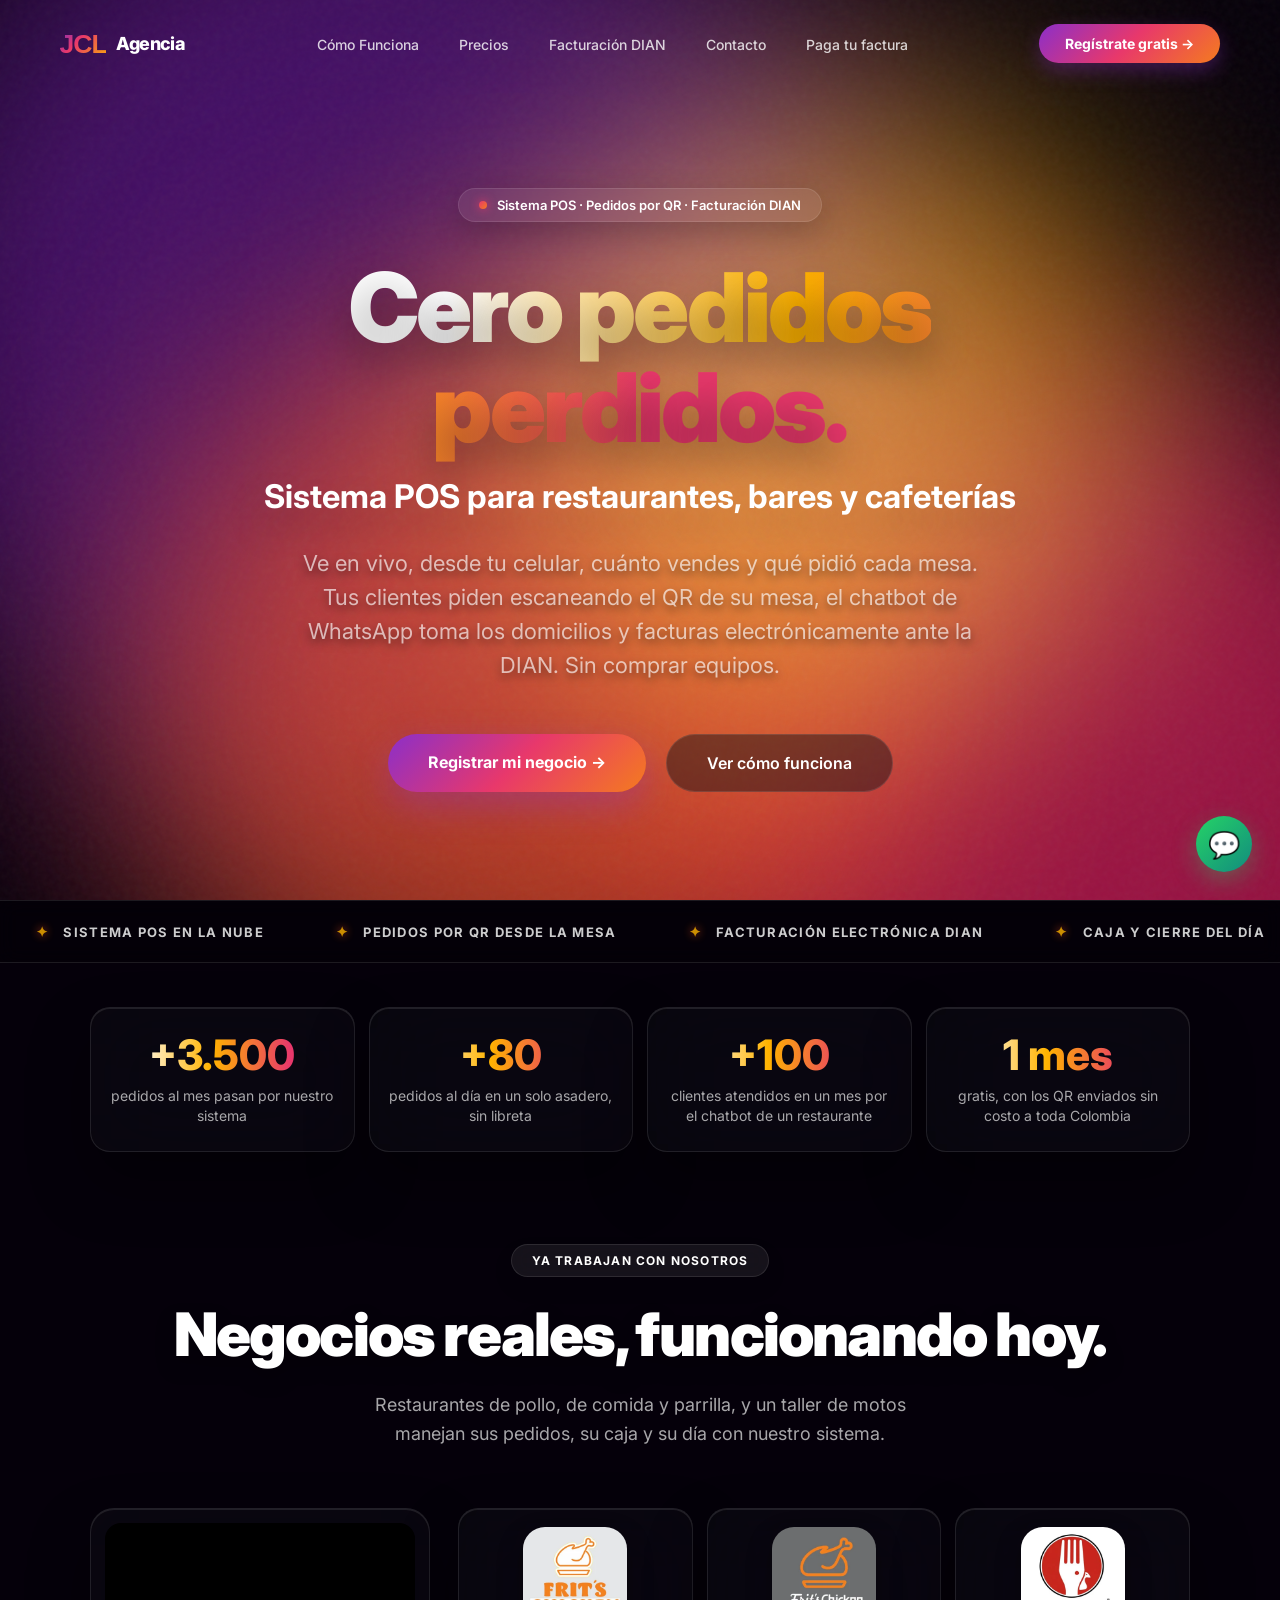
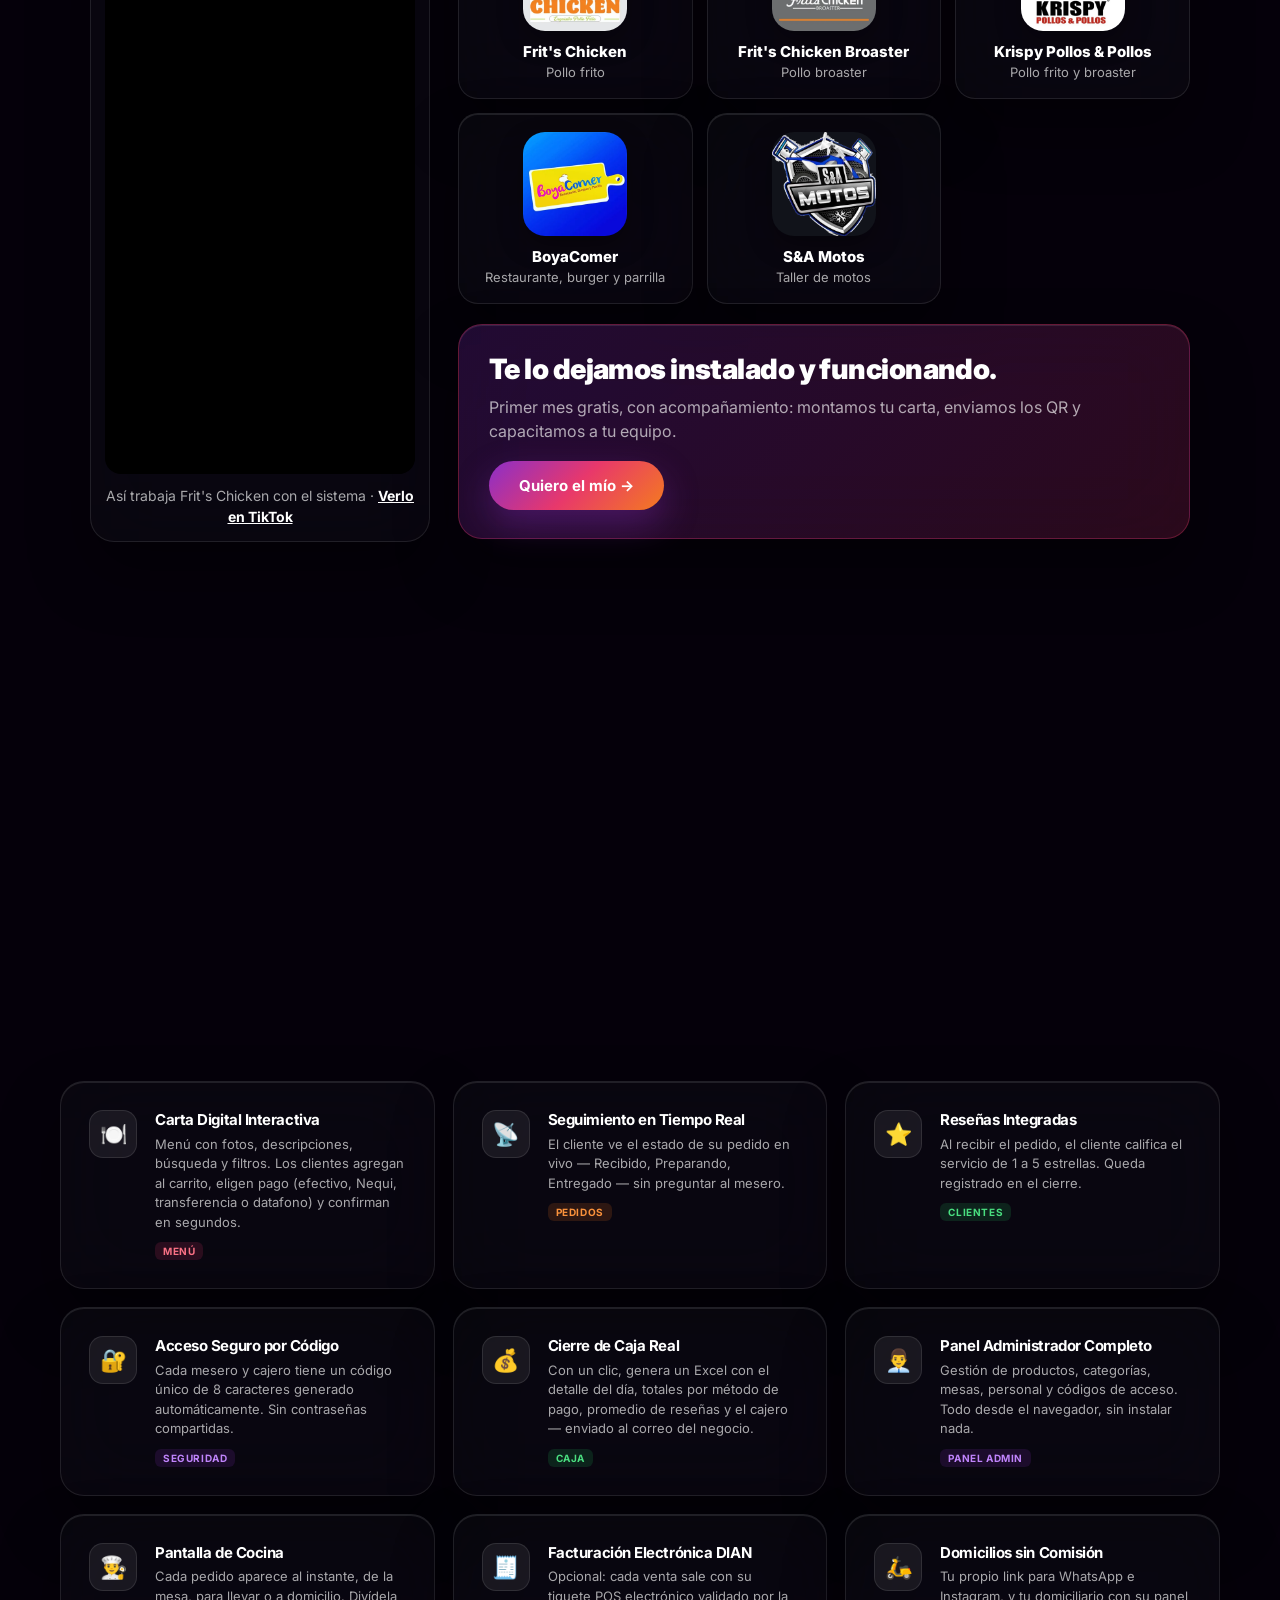
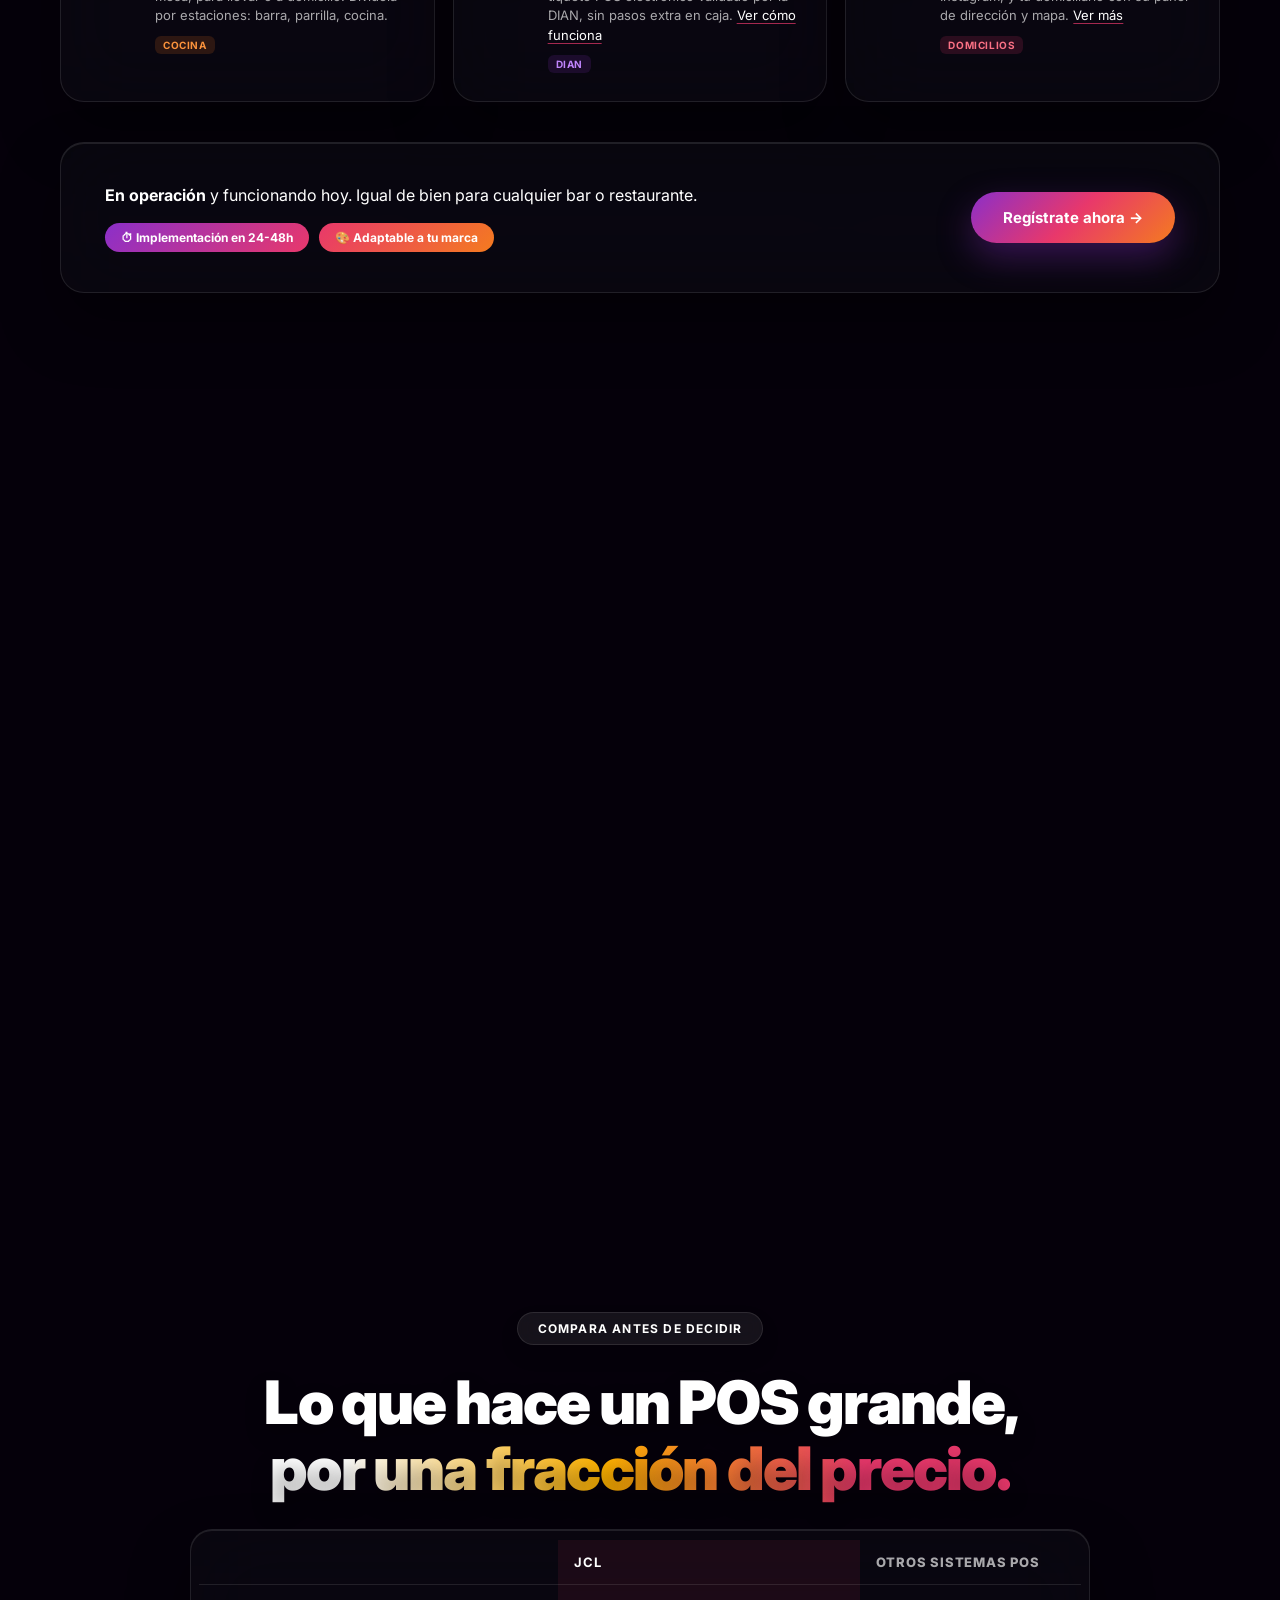
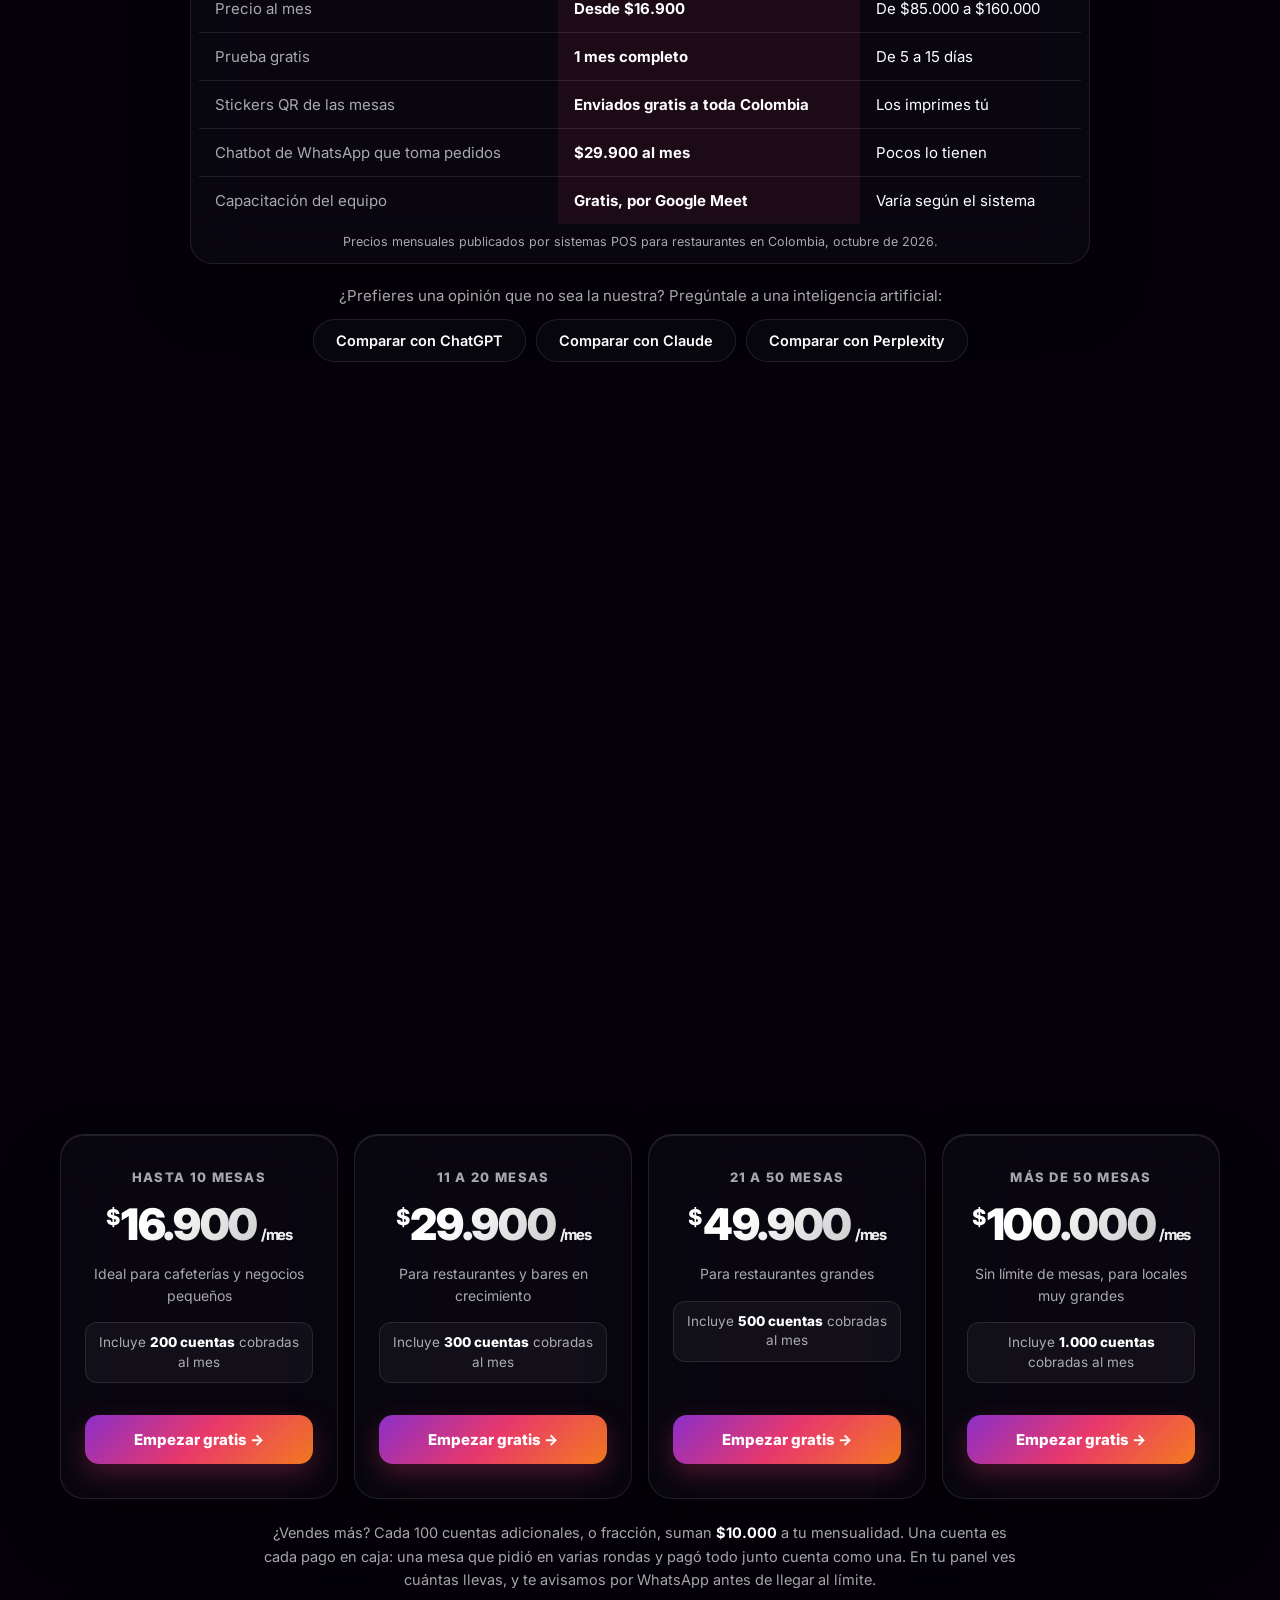
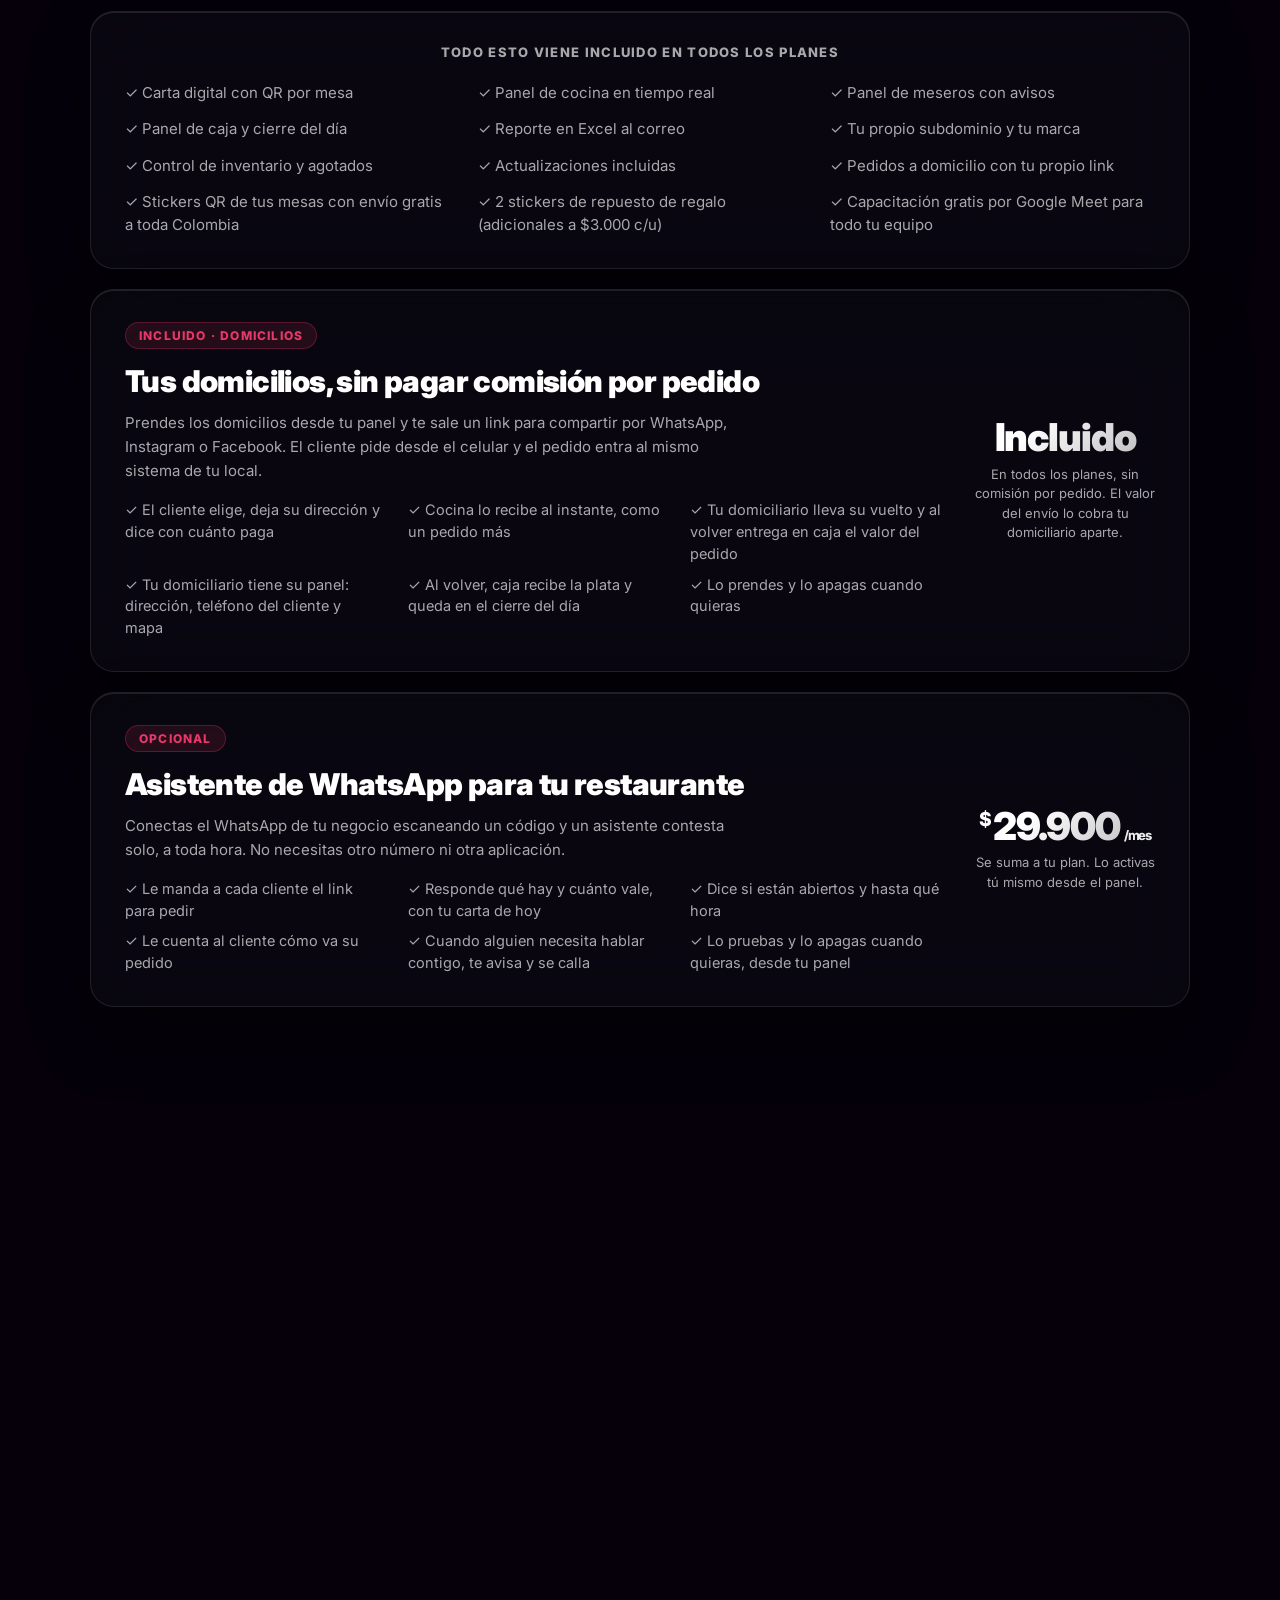
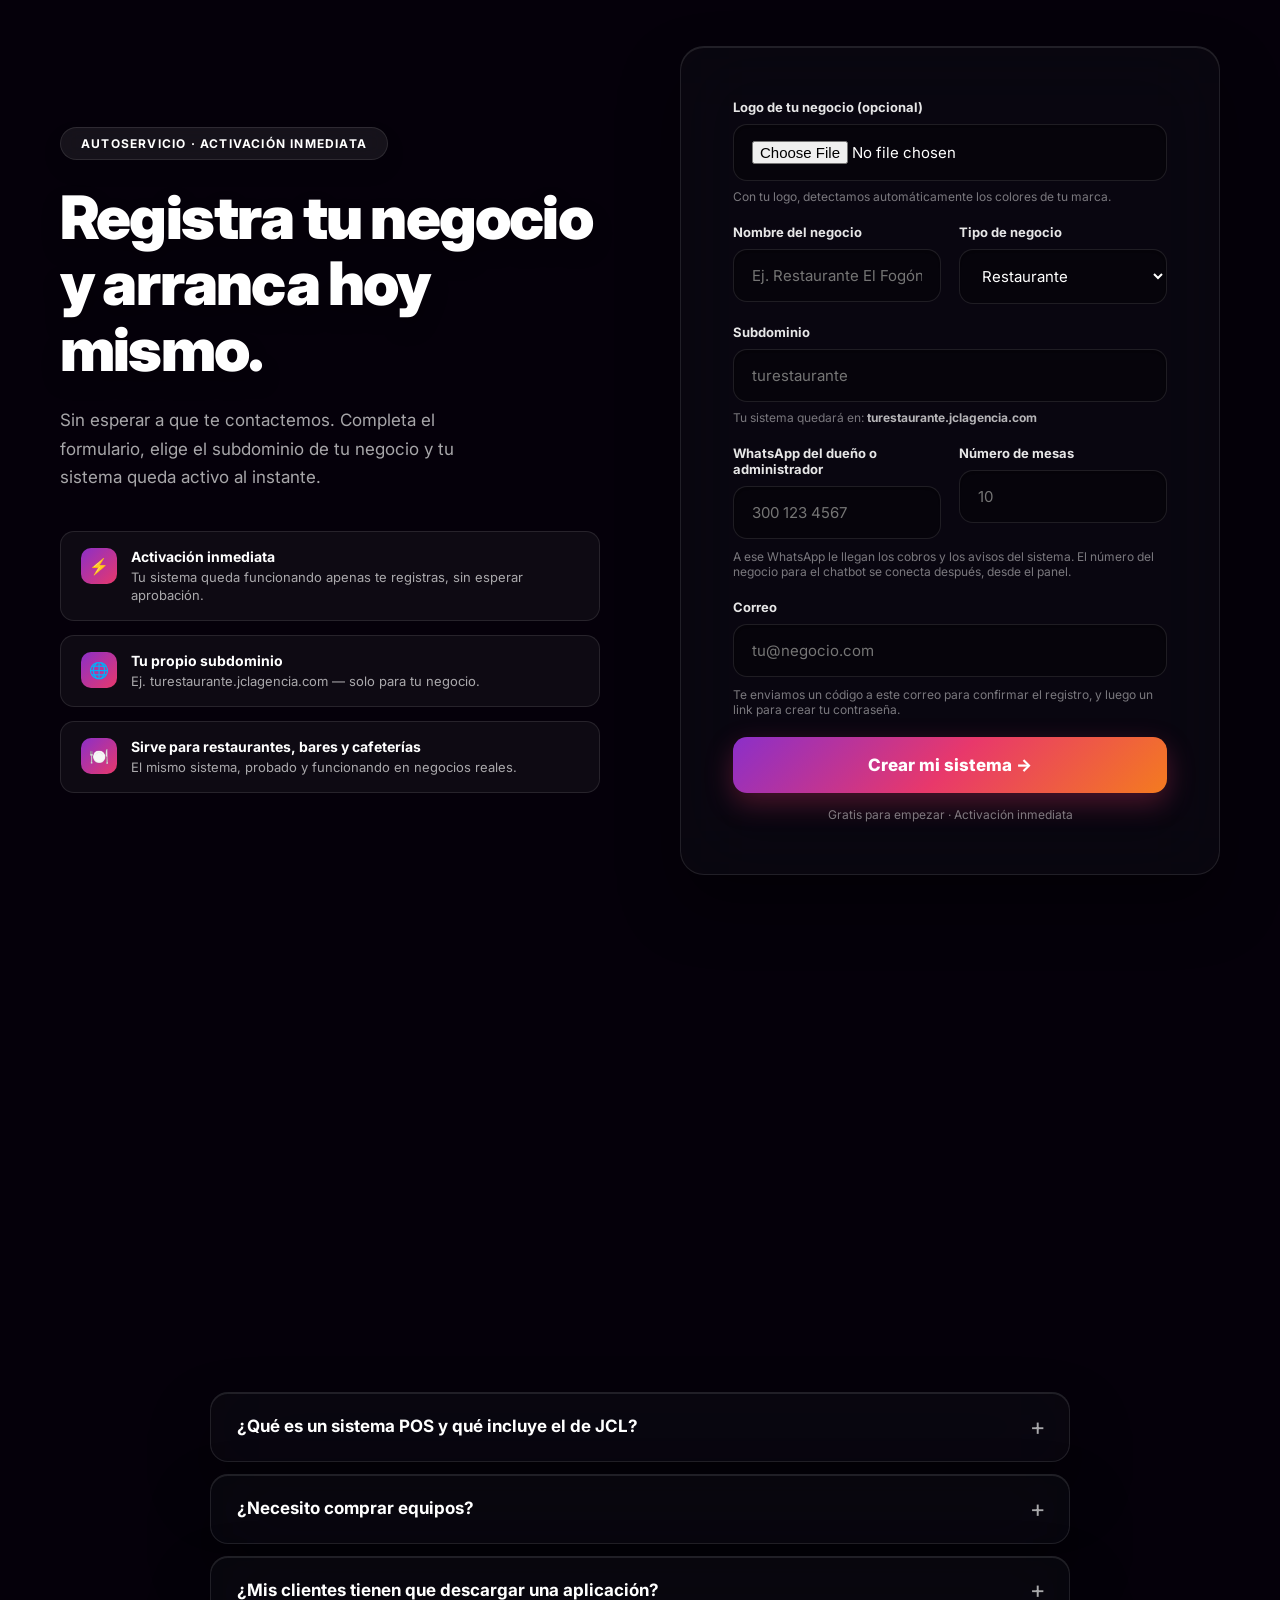
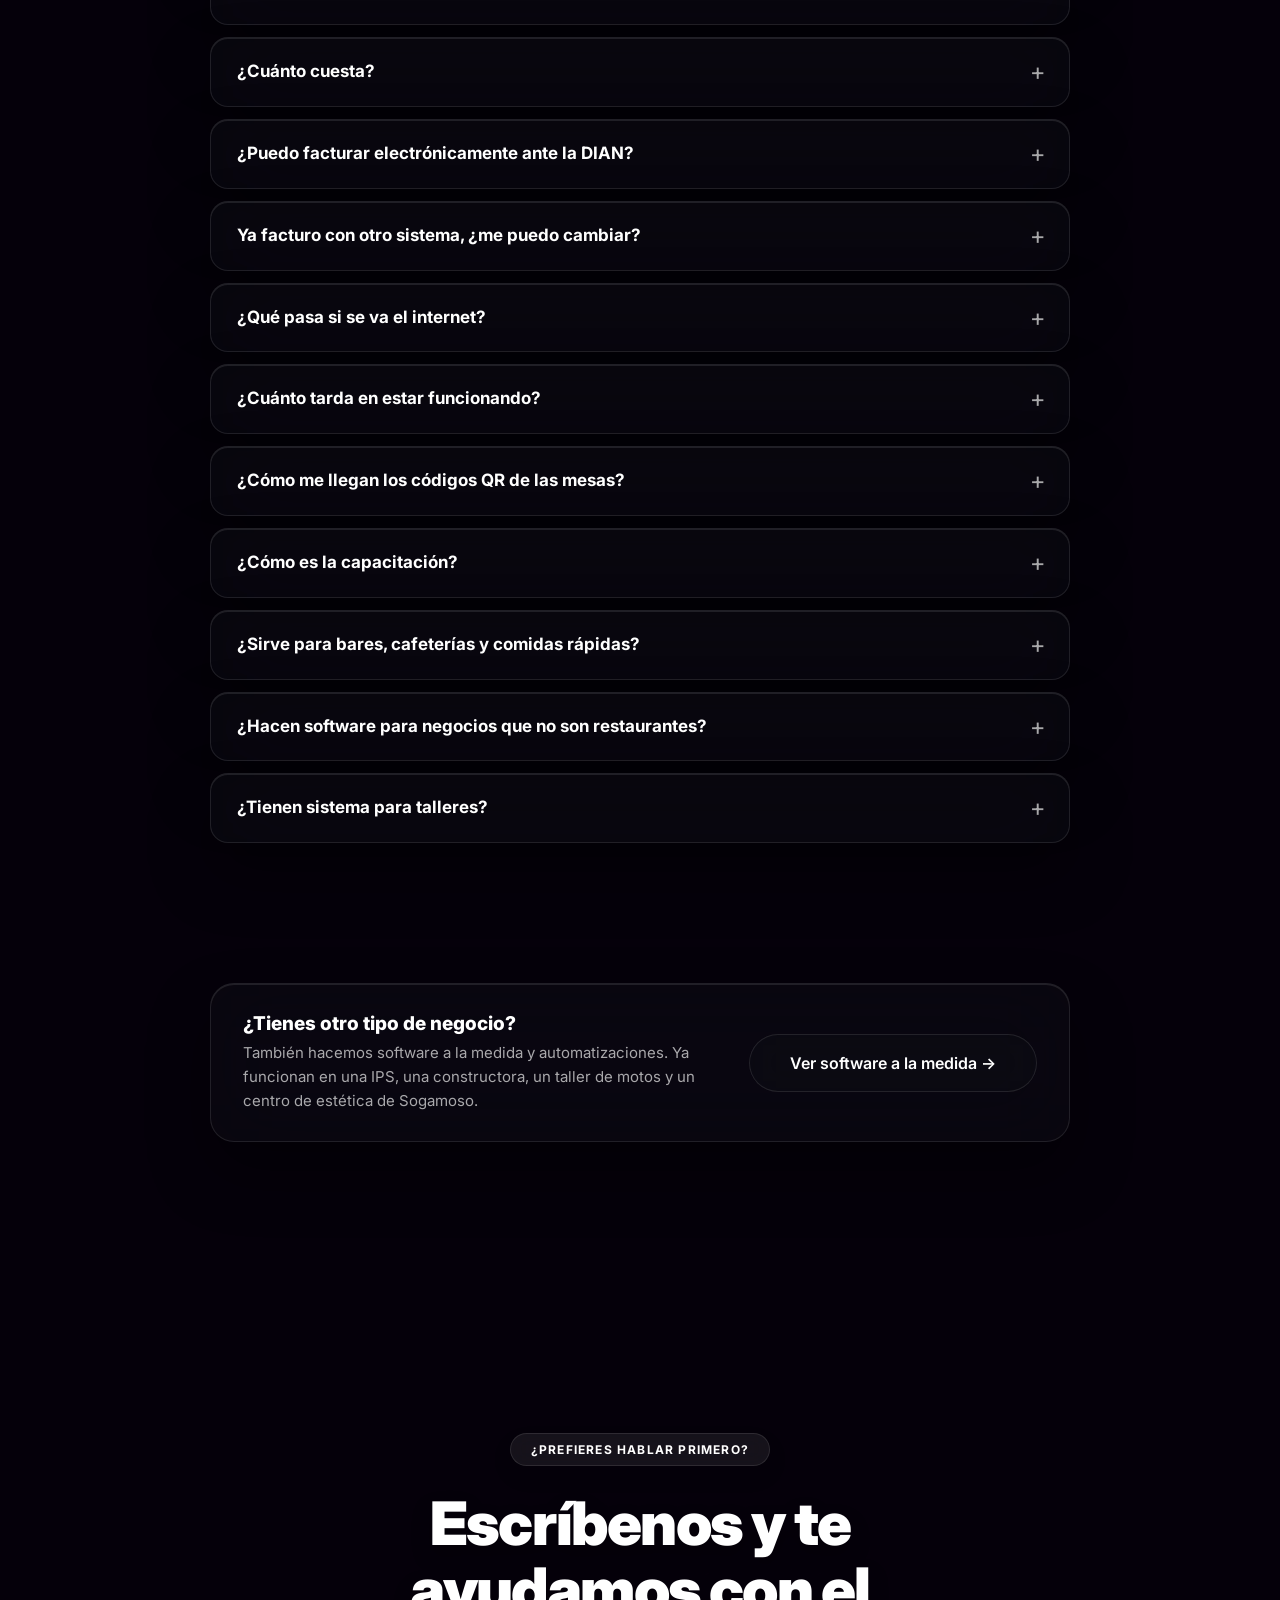
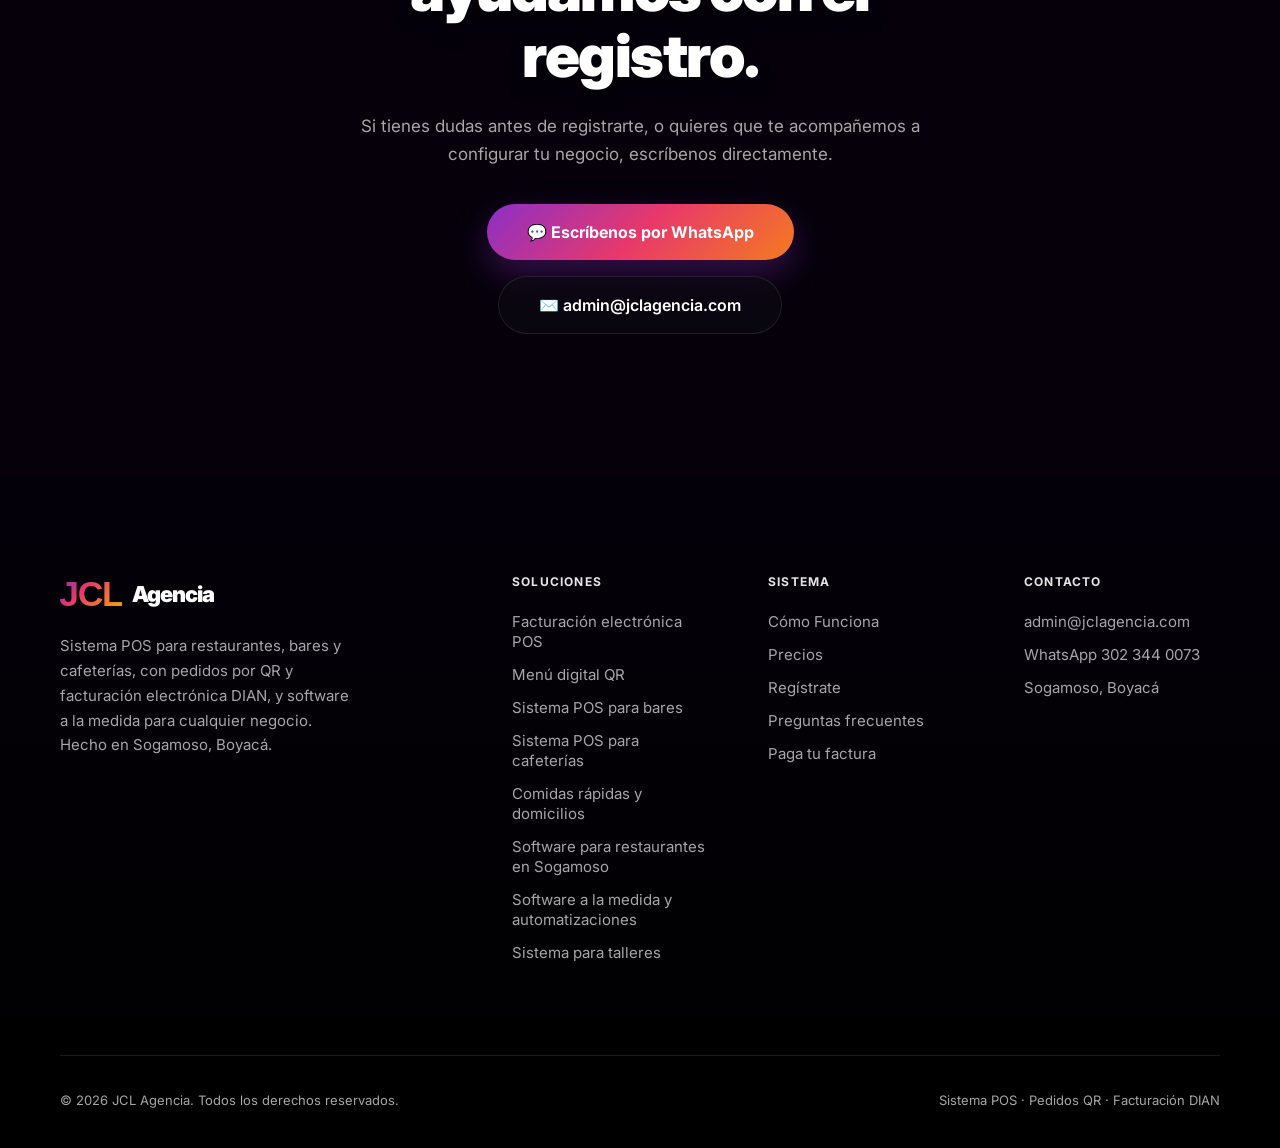
==== commit 1b545bf5: "Web: logos de los negocios que ya usan el sistema y el video de Frit's Chicken Sale "Sé de los prime" ====
--- a/index.html
+++ b/index.html
@@ -550,6 +550,24 @@
 .res{padding:24px 18px;text-align:center;border-radius:20px}
 .res b{display:block;font-size:clamp(30px,4vw,42px);font-weight:800;line-height:1.1;margin-bottom:8px}
 .res span{display:block;font-size:14px;line-height:1.45;color:var(--text-muted)}
+/* Clientes: logos de los negocios que ya usan el sistema y el video de uno de ellos. */
+.cli-wrap{display:grid;grid-template-columns:340px 1fr;gap:28px;max-width:1100px;margin:0 auto;align-items:stretch}
+.cli-video{padding:14px;border-radius:24px;display:flex;flex-direction:column;gap:12px}
+.cli-video iframe{width:100%;aspect-ratio:9/16;border:0;border-radius:16px;background:#000;display:block}
+.cli-video p{font-size:14px;color:var(--text-muted);text-align:center;line-height:1.45}
+.cli-video a{color:var(--text-main);font-weight:700}
+.cli-lado{display:flex;flex-direction:column;gap:20px}
+.cli-grid{display:grid;grid-template-columns:repeat(3,1fr);gap:14px}
+.cli{margin:0;padding:18px 14px;border-radius:20px;text-align:center;display:flex;flex-direction:column;align-items:center;gap:12px}
+.cli img{width:104px;height:104px;border-radius:22px;object-fit:cover;background:#fff;box-shadow:0 10px 24px rgba(0,0,0,.35)}
+.cli b{display:block;font-size:15px;font-weight:800;line-height:1.25}
+.cli span{display:block;font-size:13px;color:var(--text-muted);margin-top:2px}
+.cli-oferta{padding:28px 30px;border-radius:24px;display:flex;flex-direction:column;gap:10px;justify-content:center;background:linear-gradient(135deg,rgba(139,47,201,.22),rgba(232,56,107,.16));border-color:rgba(232,56,107,.32)}
+.cli-oferta b{font-size:clamp(22px,2.4vw,28px);font-weight:900;letter-spacing:-.02em;line-height:1.15}
+.cli-oferta span{font-size:16px;color:var(--text-muted);line-height:1.5}
+.cli-oferta .bp{align-self:flex-start;margin-top:8px;padding:15px 30px;font-size:15px}
+@media(max-width:900px){.cli-wrap{grid-template-columns:1fr}.cli-video{max-width:340px;margin:0 auto;width:100%}}
+@media(max-width:560px){.cli-grid{grid-template-columns:repeat(2,1fr)}.cli-grid .cli:last-child:nth-child(odd){grid-column:span 2;max-width:50%;justify-self:center;width:100%}.cli img{width:88px;height:88px}}
 /* Comparación con otros sistemas POS, sin nombrar a ninguno. */
 .cmp{max-width:900px;margin:28px auto 0;padding:10px 8px;border-radius:22px;overflow-x:auto}
 .cmp table{width:100%;border-collapse:collapse;font-size:15px}
@@ -829,13 +847,41 @@
   </div>
 </div>
 
+<!-- CLIENTES -->
+<div id="clientes" class="sec" style="padding-top:80px;padding-bottom:40px">
+  <div class="rv svc-header">
+    <div class="stag">Ya trabajan con nosotros</div>
+    <h2 class="sh">Negocios reales, funcionando hoy.</h2>
+    <p class="ssub" style="margin:0 auto">Restaurantes de pollo, de comida y parrilla, y un taller de motos manejan sus pedidos, su caja y su día con nuestro sistema.</p>
+  </div>
+  <div class="cli-wrap rv">
+    <div class="cli-video glass-panel">
+      <iframe src="https://www.tiktok.com/player/v1/7687001487356054802?autoplay=1&muted=1&loop=1&music_info=0&description=0&rel=0" title="Video de Frit's Chicken trabajando con JCL Pedidos" allow="autoplay; encrypted-media; fullscreen; picture-in-picture" allowfullscreen loading="lazy"></iframe>
+      <p>Así trabaja Frit's Chicken con el sistema · <a href="https://www.tiktok.com/@jclagencia/video/7687001487356054802" target="_blank" rel="noopener">Verlo en TikTok</a></p>
+    </div>
+    <div class="cli-lado">
+      <div class="cli-grid">
+        <figure class="cli glass-panel"><img src="/clientes/frits-chicken.webp" alt="Logo de Frit's Chicken" width="104" height="104" loading="lazy"><figcaption><b>Frit's Chicken</b><span>Pollo frito</span></figcaption></figure>
+        <figure class="cli glass-panel"><img src="/clientes/frits-chicken-broaster.webp" alt="Logo de Frit's Chicken Broaster" width="104" height="104" loading="lazy"><figcaption><b>Frit's Chicken Broaster</b><span>Pollo broaster</span></figcaption></figure>
+        <figure class="cli glass-panel"><img src="/clientes/krispy.webp" alt="Logo de Krispy Pollos y Pollos" width="104" height="104" loading="lazy"><figcaption><b>Krispy Pollos &amp; Pollos</b><span>Pollo frito y broaster</span></figcaption></figure>
+        <figure class="cli glass-panel"><img src="/clientes/boyacomer.webp" alt="Logo de BoyaComer" width="104" height="104" loading="lazy"><figcaption><b>BoyaComer</b><span>Restaurante, burger y parrilla</span></figcaption></figure>
+        <figure class="cli glass-panel"><img src="/clientes/sa-motos.webp" alt="Logo de S&amp;A Motos" width="104" height="104" loading="lazy" style="background:#11131a;object-fit:contain"><figcaption><b>S&amp;A Motos</b><span>Taller de motos</span></figcaption></figure>
+      </div>
+      <div class="cli-oferta glass-panel">
+        <b>Te lo dejamos instalado y funcionando.</b>
+        <span>Primer mes gratis, con acompañamiento: montamos tu carta, enviamos los QR y capacitamos a tu equipo.</span>
+        <a href="#registro" class="bp">Quiero el mío →</a>
+      </div>
+    </div>
+  </div>
+</div>
+
 <!-- PEDIDOS QR -->
 <div id="pedidos" class="sec">
   <div class="rv svc-header">
     <div class="stag">Cómo Funciona</div>
     <h2 class="sh">Todo tu restaurante en un solo sistema POS.</h2>
     <p class="ssub" style="margin:0 auto 24px">El cliente escanea el QR de su mesa y pide desde su celular, sin descargar ninguna app. El pedido llega a cocina, el mesero recibe el aviso y caja cobra y cierra el día. Tú lo ves todo desde tu panel.</p>
-    <p id="stats-badge" class="stag" style="background:linear-gradient(135deg,rgba(139,47,201,.18),rgba(232,56,107,.14));border-color:rgba(232,56,107,.3)">Sé de los primeros negocios en registrarte</p>
   </div>
 
   <div class="svc-grid rv">
@@ -1295,18 +1341,14 @@
 }, {threshold: window.innerWidth < 768 ? 0.04 : 0.08});
 document.querySelectorAll('.rv').forEach(el => rvo.observe(el));
 
-// Contador en vivo de negocios registrados
+// Los pedidos del mes en la franja de resultados, en vivo
 fetch('https://jcl-pedidos-app-production.up.railway.app/api/stats')
   .then(r => r.json())
   .then(d => {
-    const n = d.negocios || 0;
     // Los pedidos del mes, redondeados hacia abajo para no exagerar nunca.
     const p = d.pedidos_mes || 0;
     const res = document.getElementById('res-pedidos');
     if (res && p >= 100) res.textContent = `+${(p >= 1000 ? Math.floor(p / 500) * 500 : Math.floor(p / 100) * 100).toLocaleString('es-CO')}`;
-    const badge = document.getElementById('stats-badge');
-    if (!badge) return;
-    if (n > 0) badge.textContent = `🔥 ${n} negocio${n !== 1 ? 's' : ''} ya está${n !== 1 ? 'n' : ''} usando el sistema`;
   })
   .catch(() => {});
 
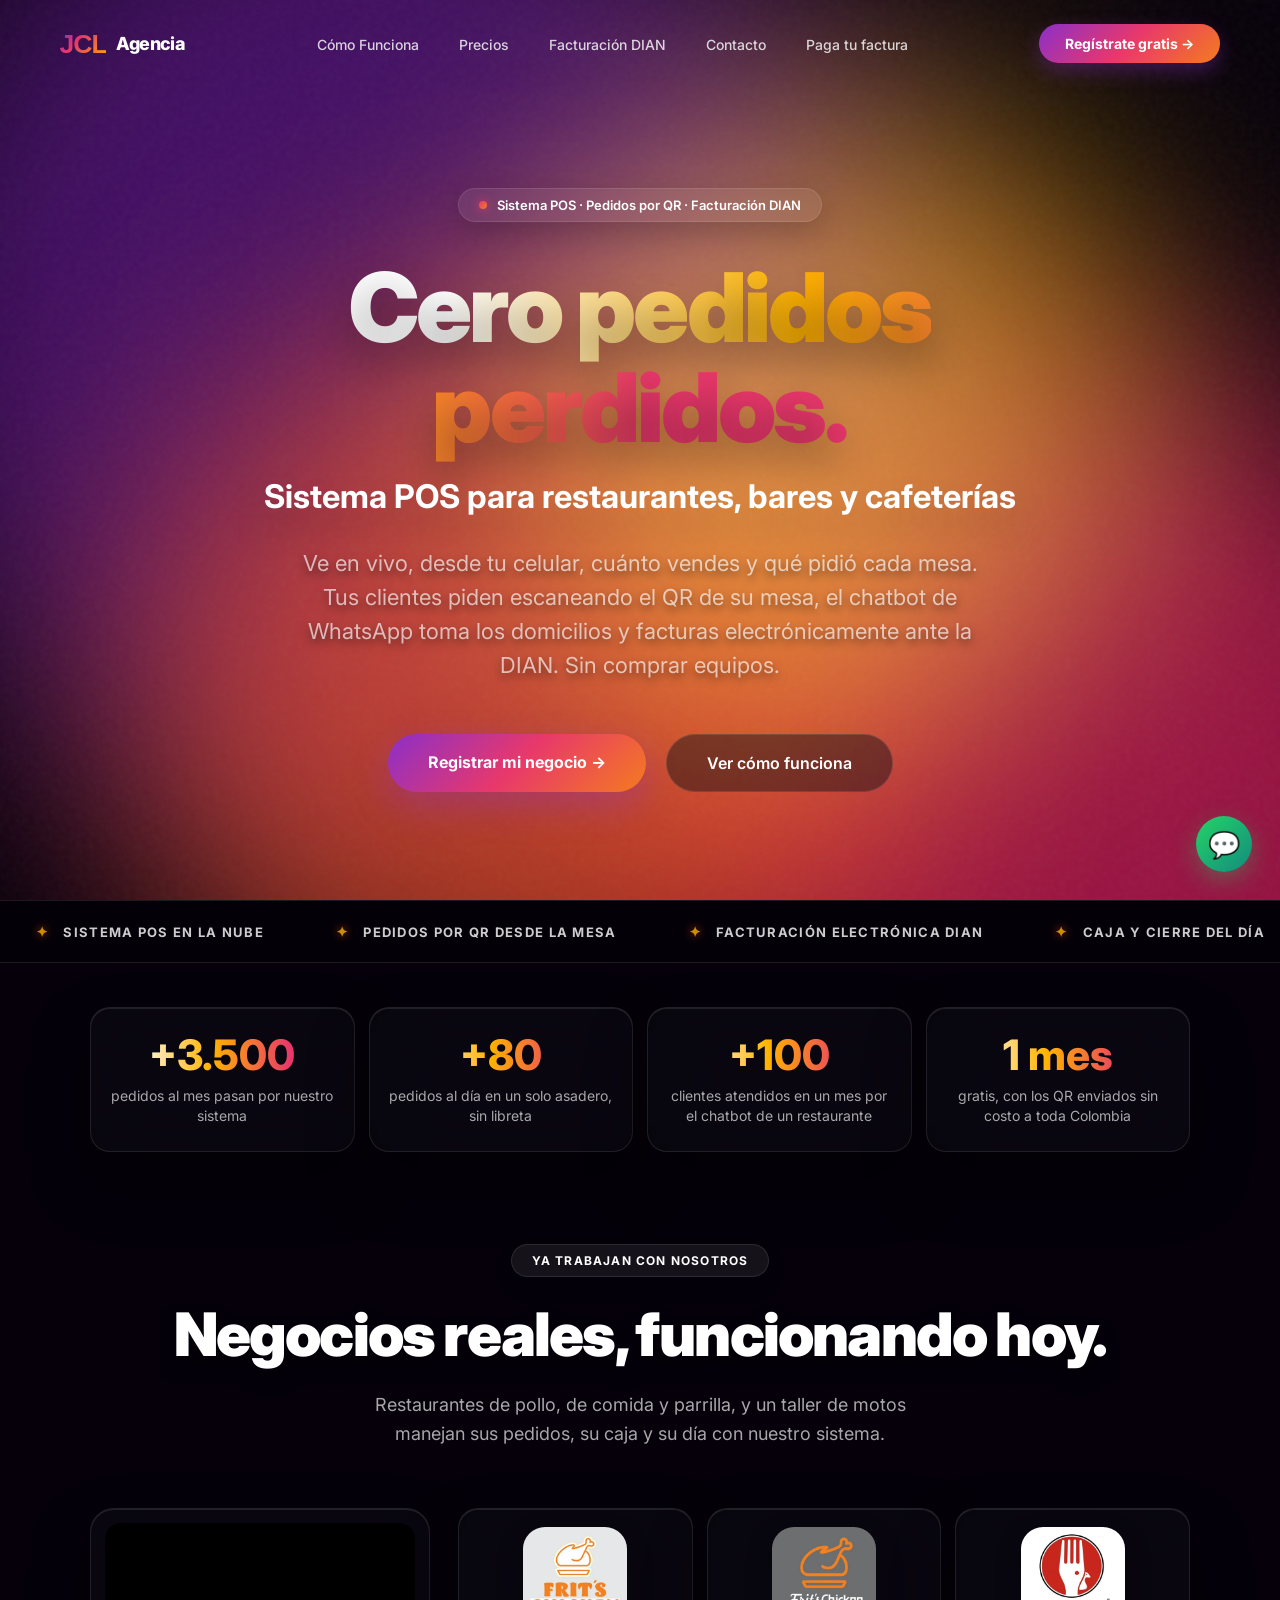
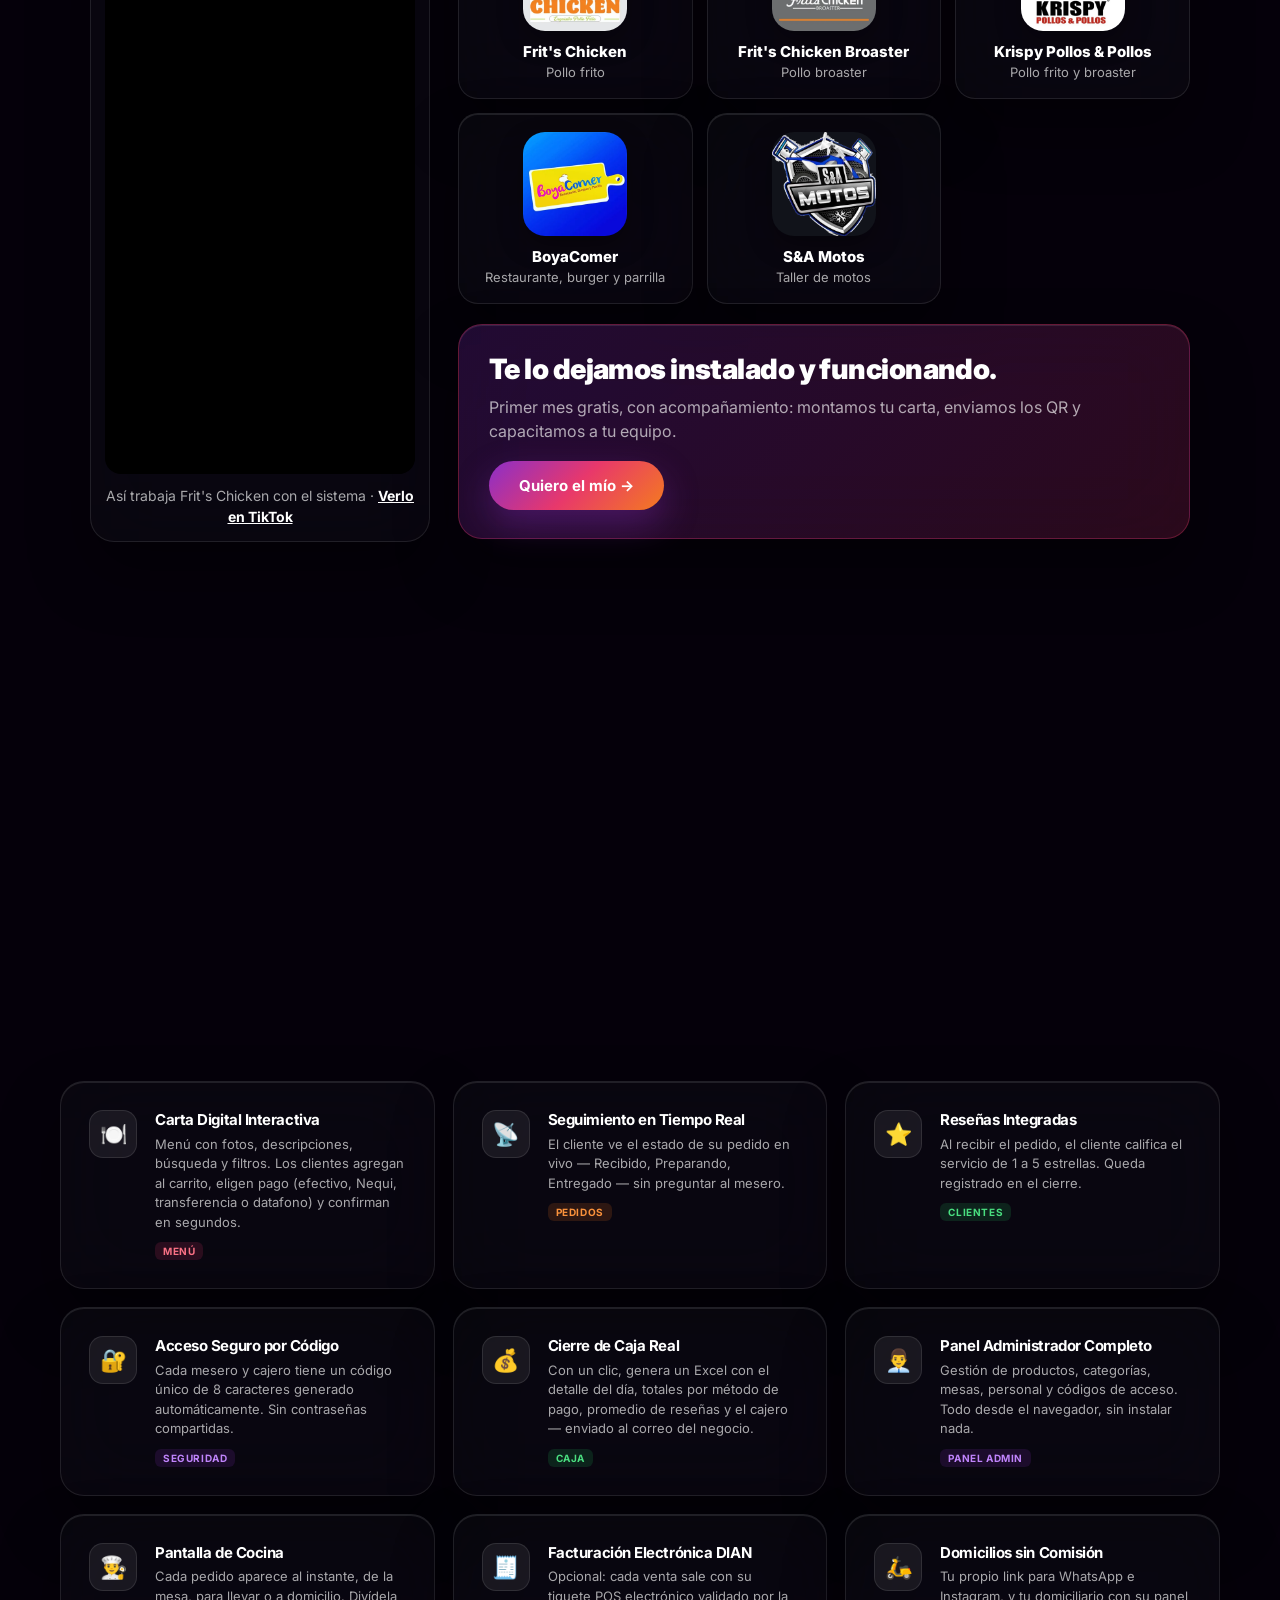
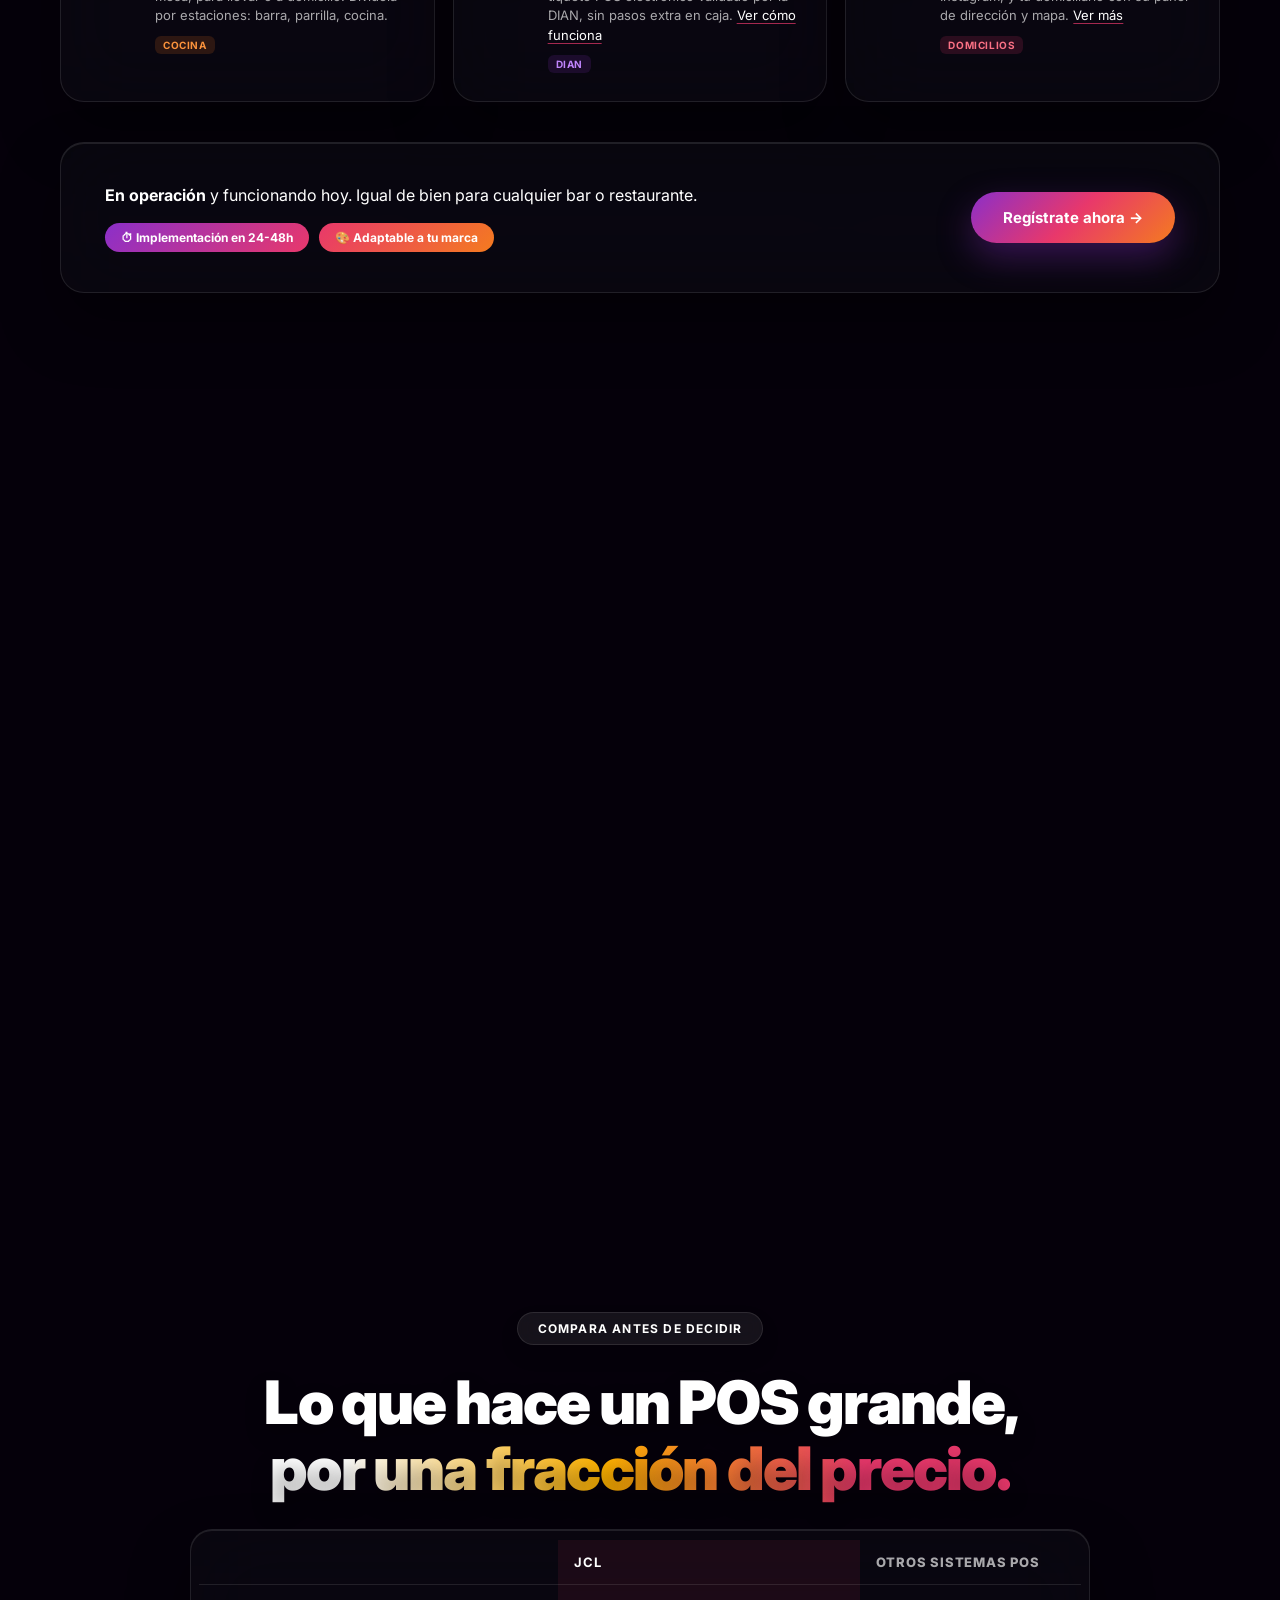
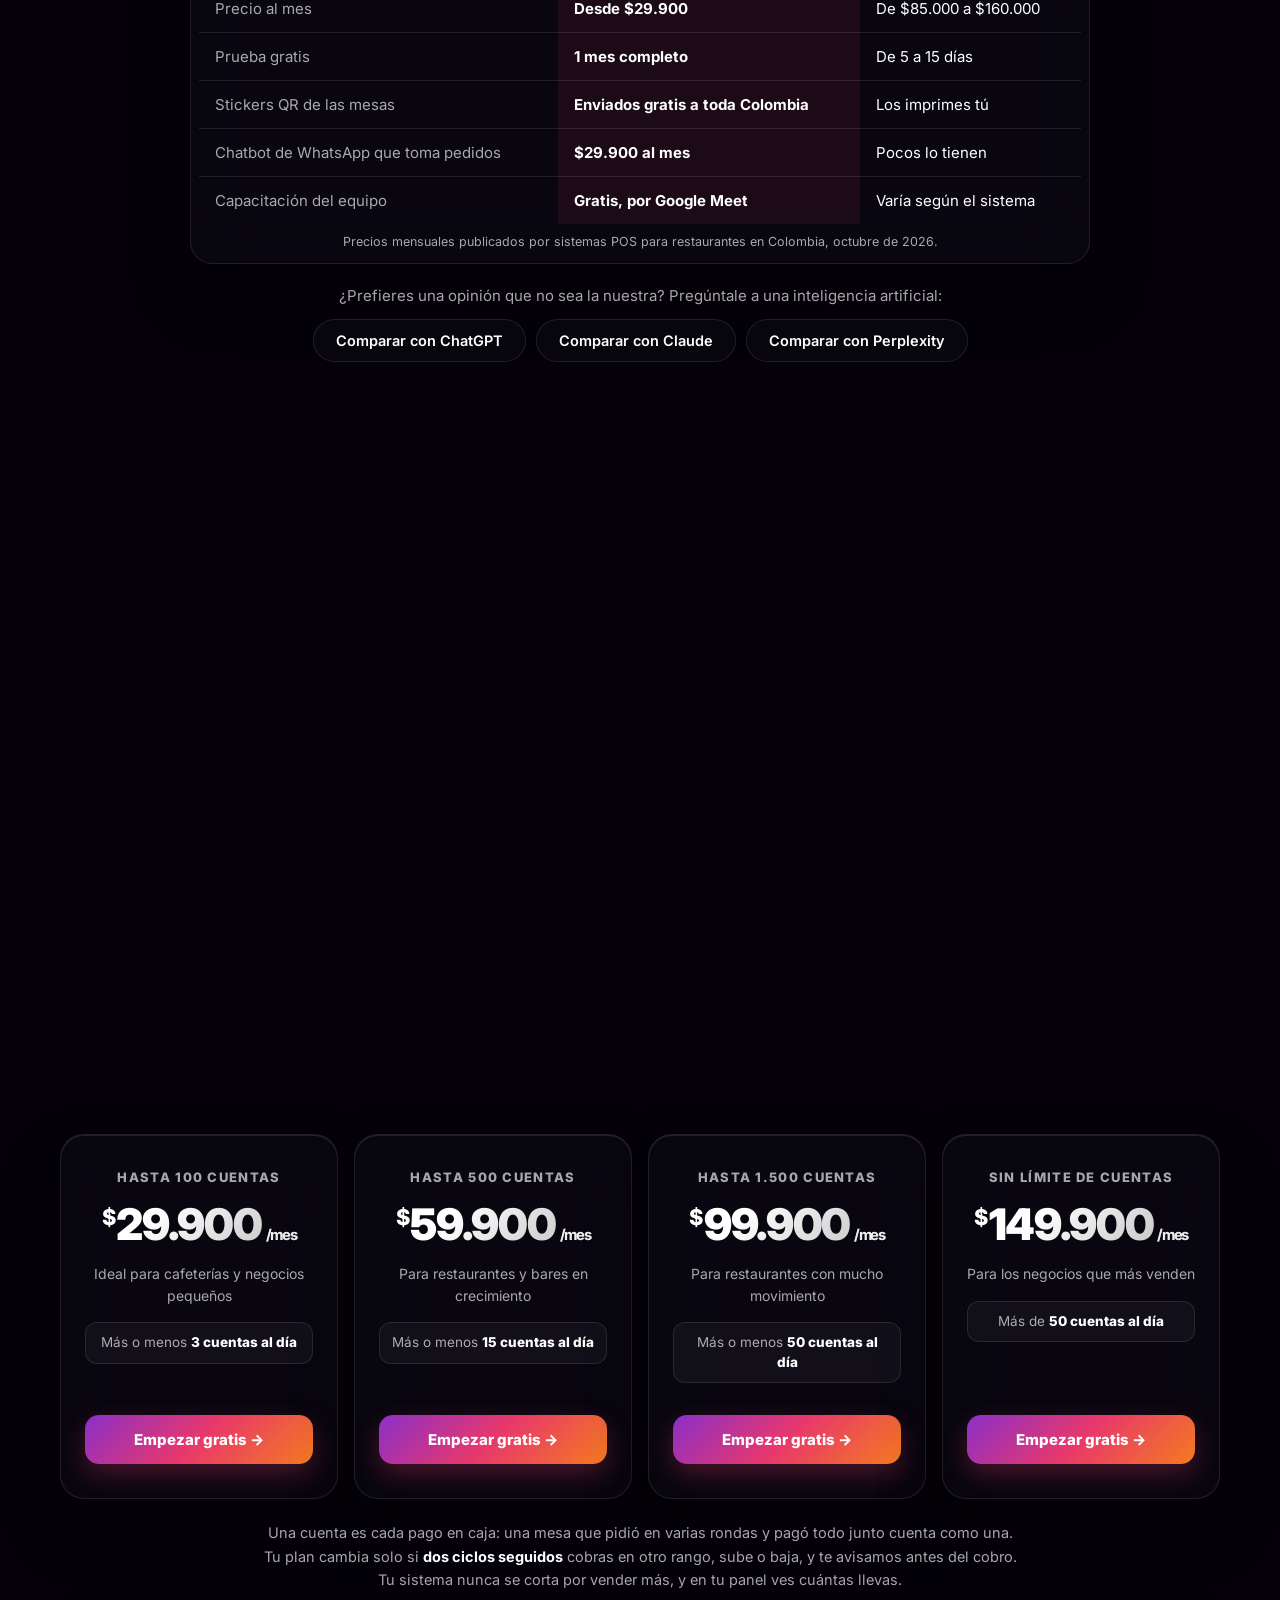
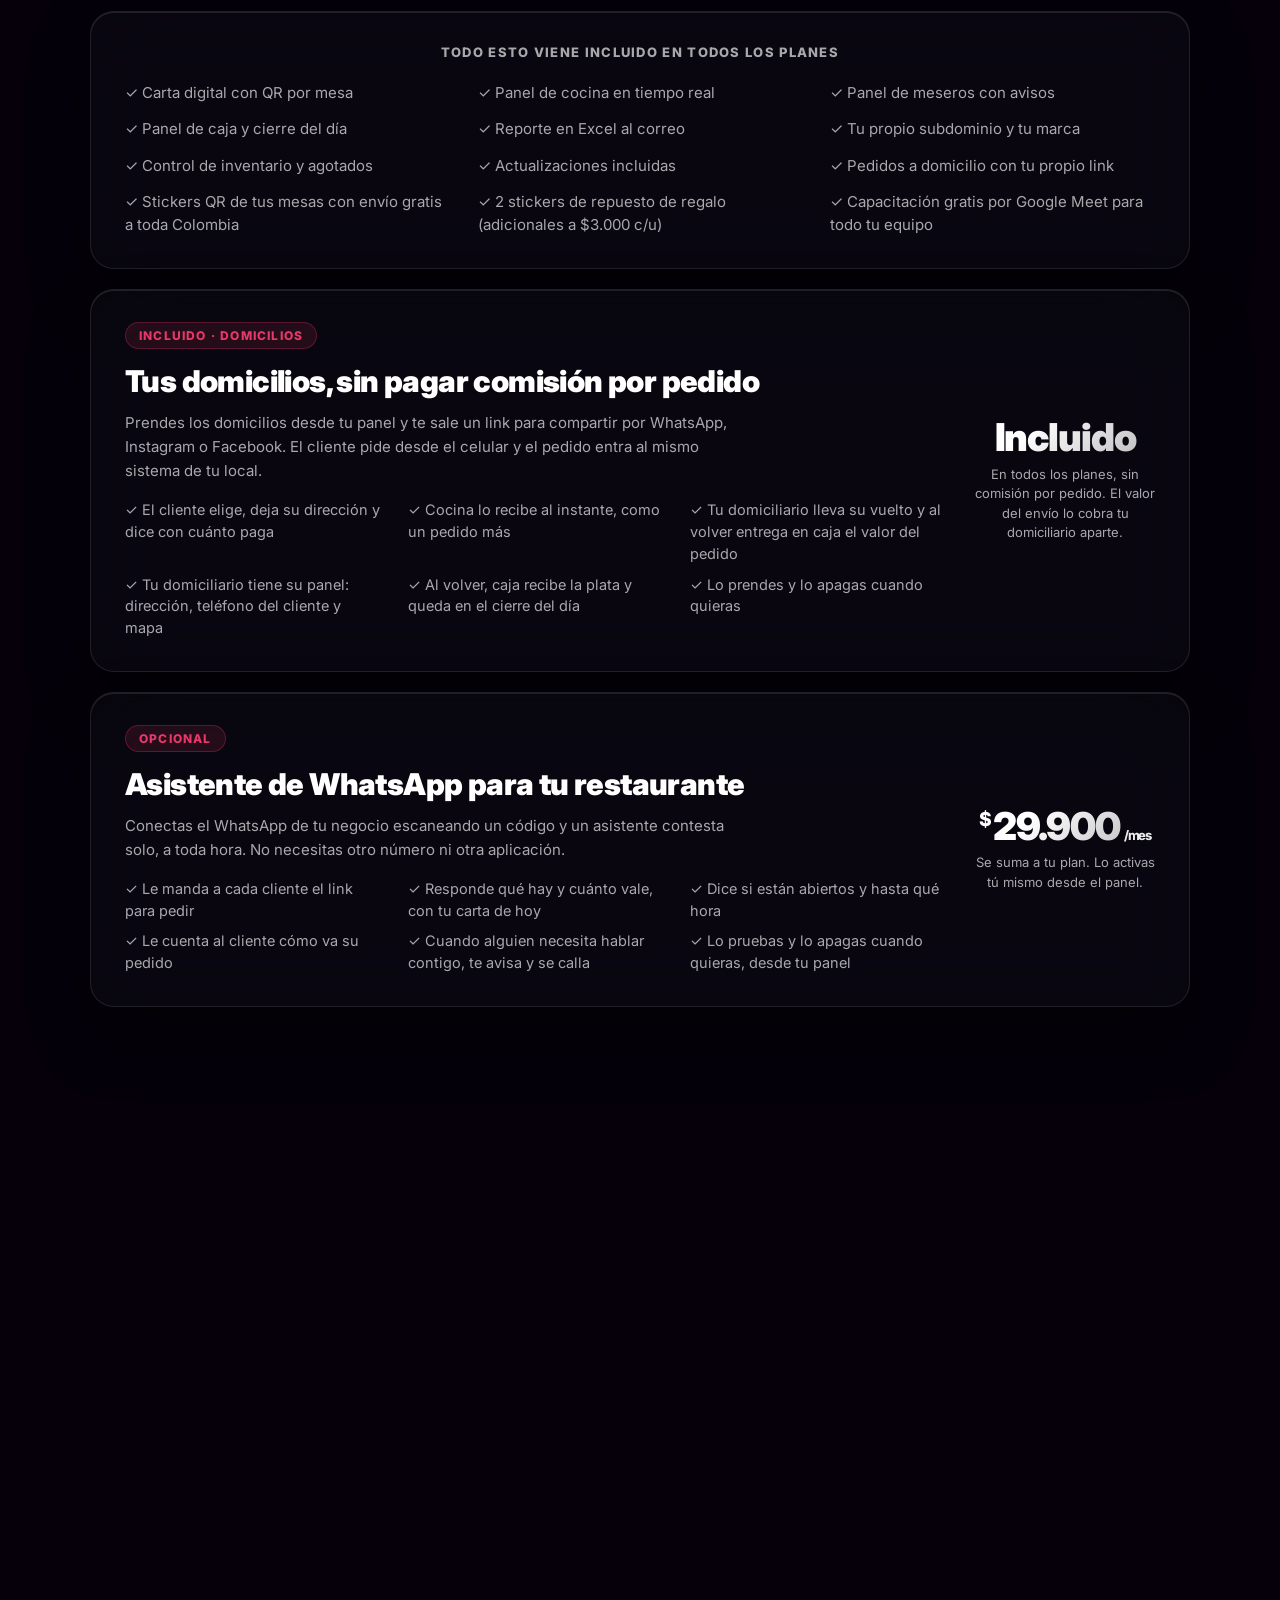
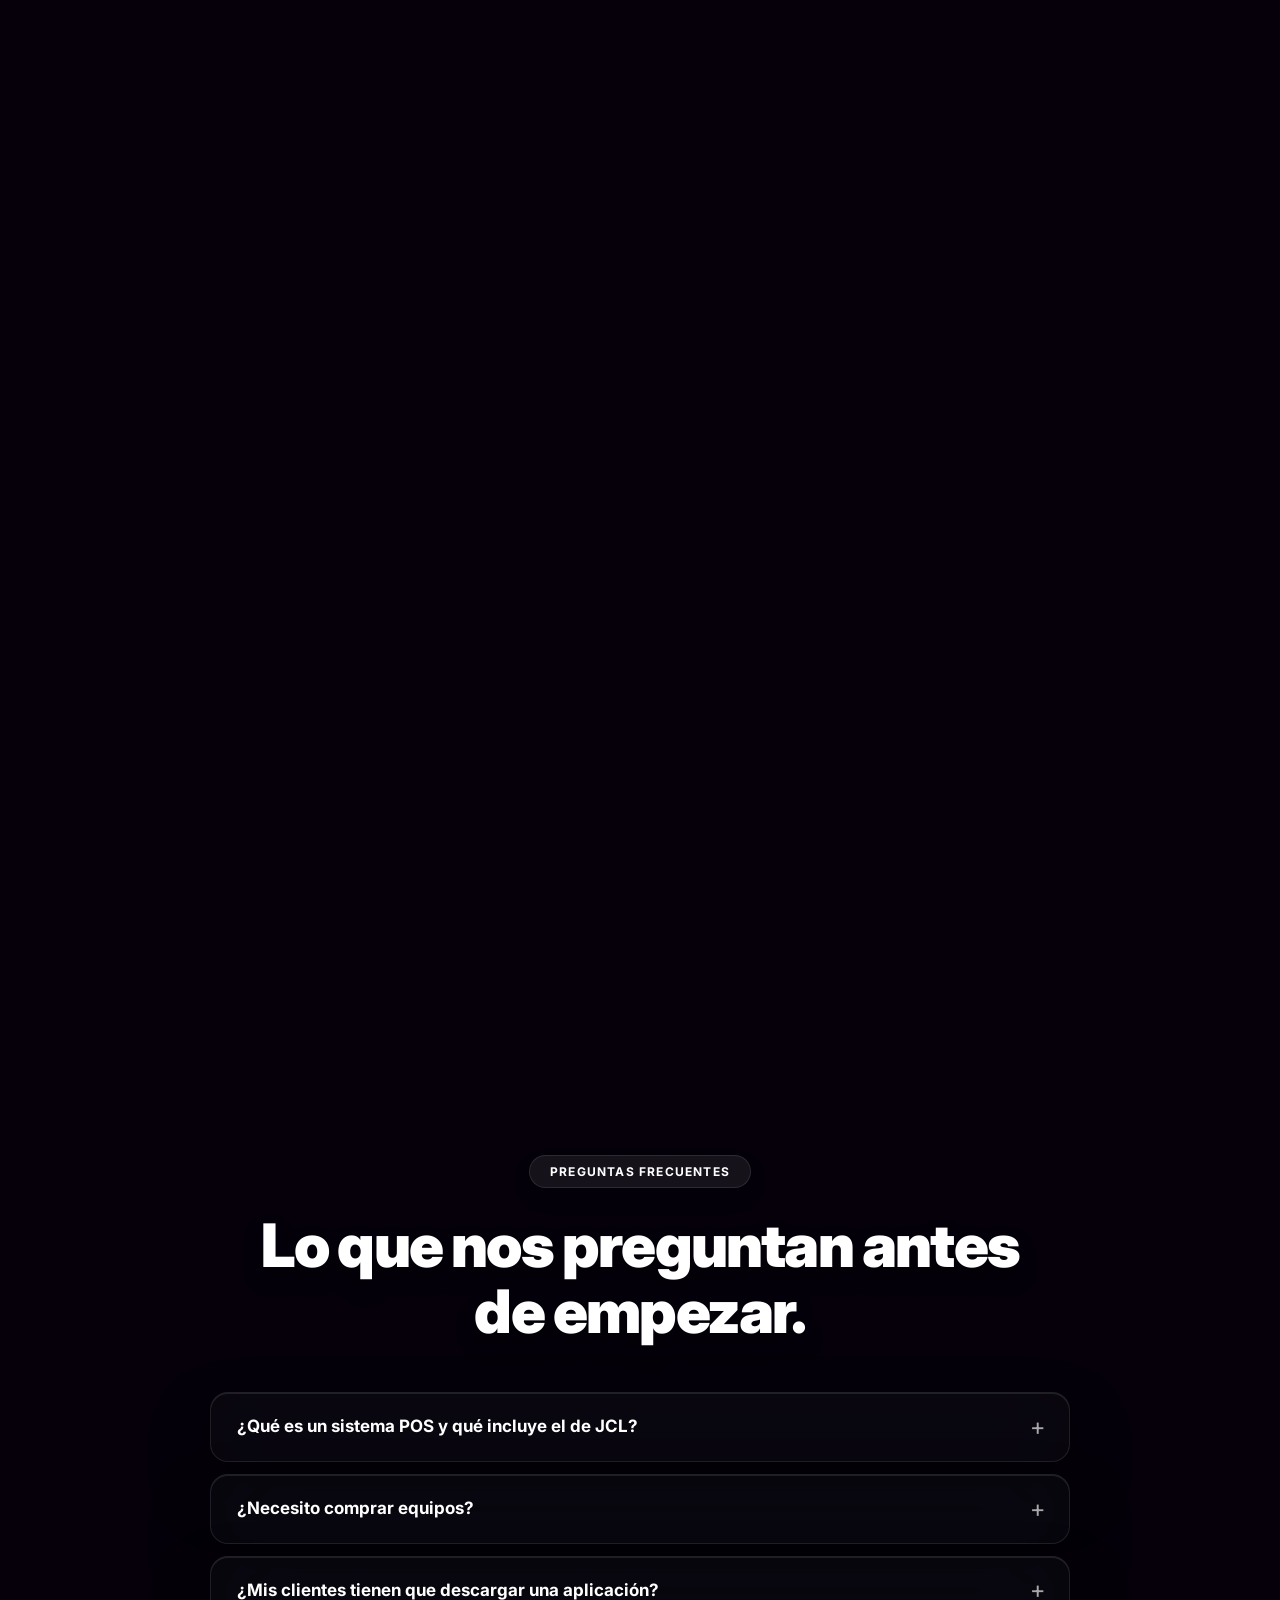
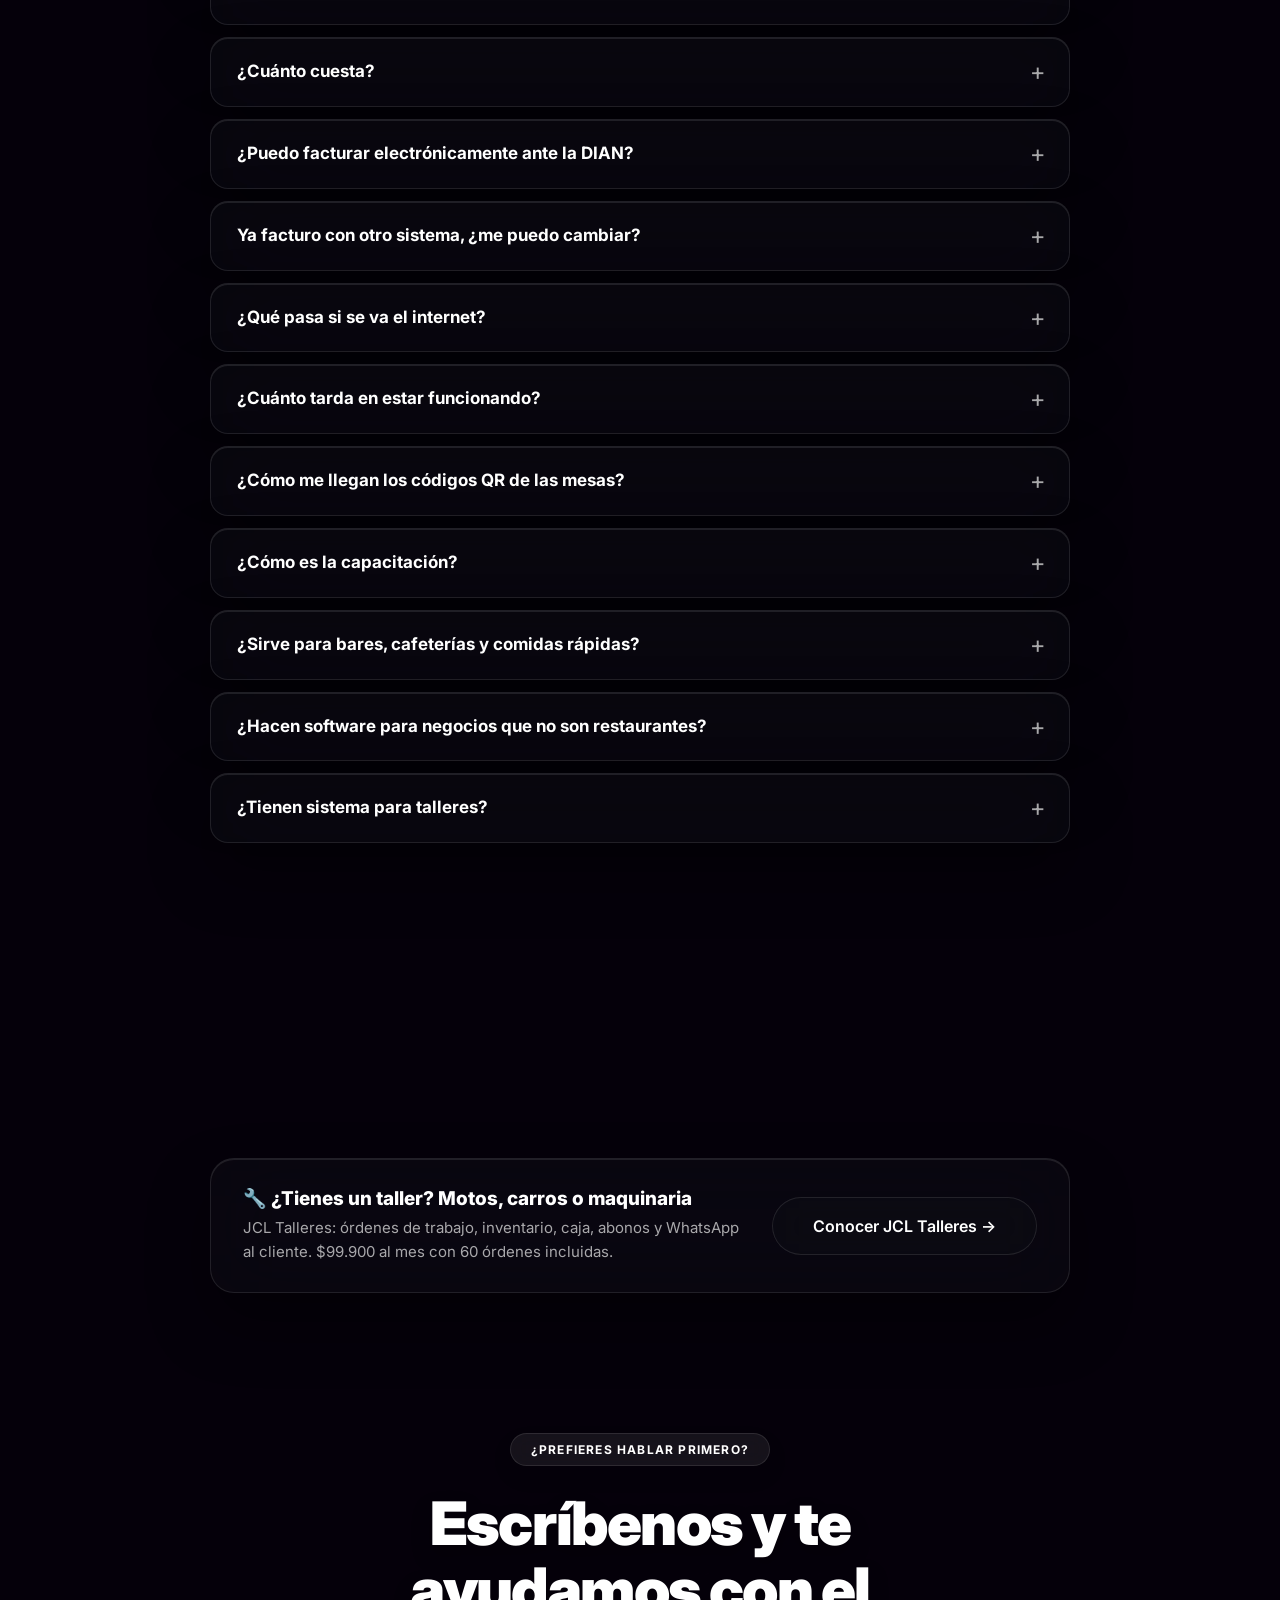
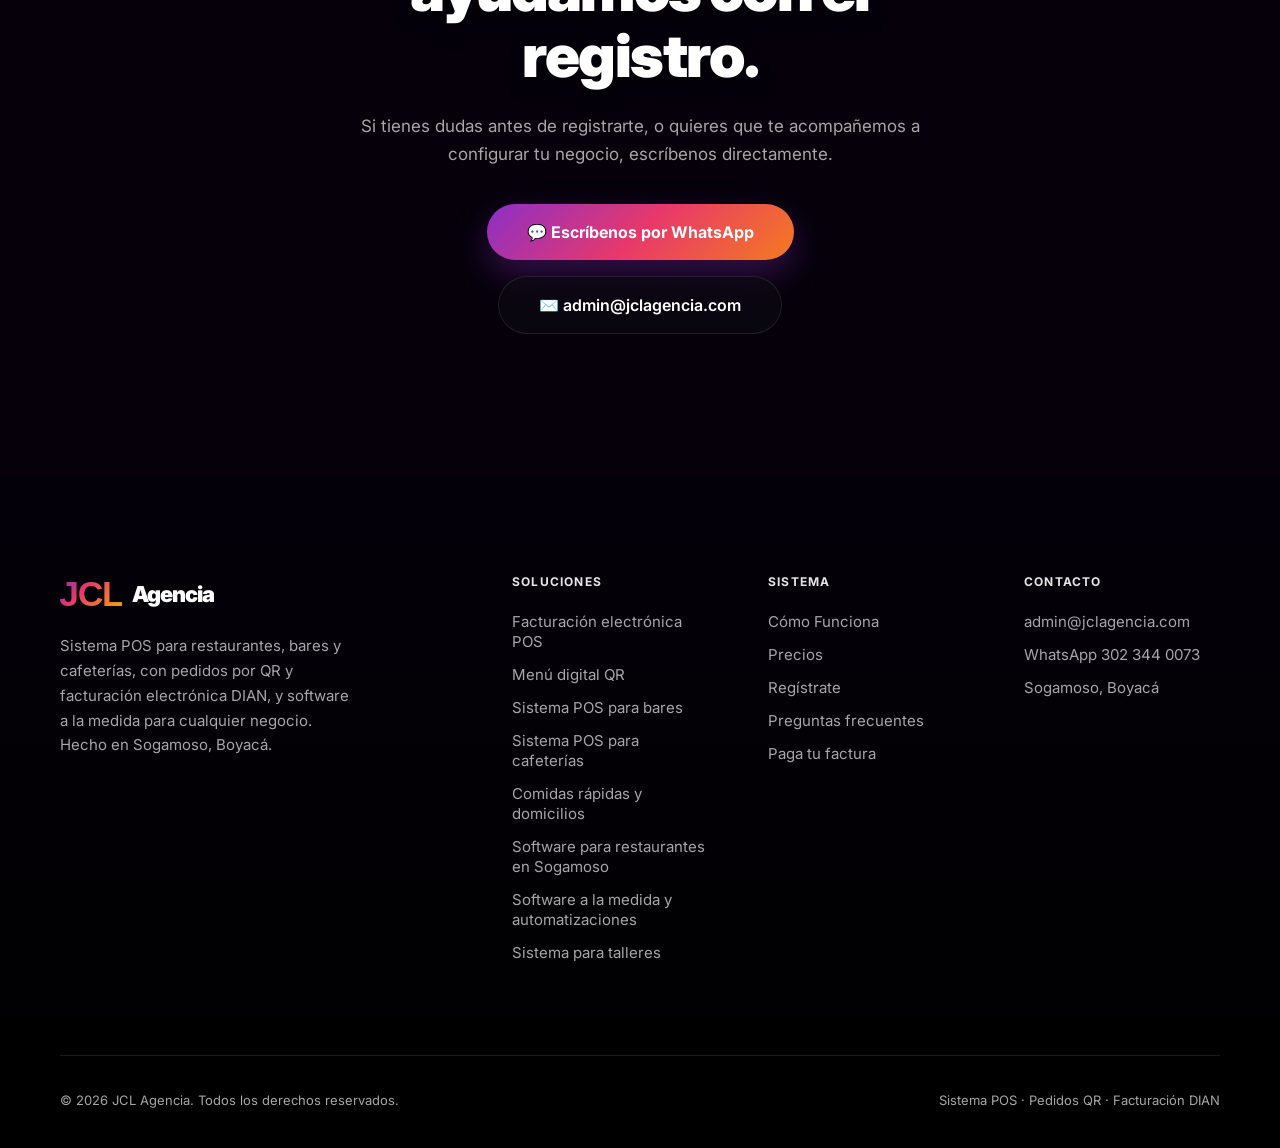
==== commit 13b8548a: "Web: precios por rangos de cuentas cobradas en vez de por mesas Hasta 100 cuentas $29.900, hasta 500" ====
--- a/index.html
+++ b/index.html
@@ -87,8 +87,8 @@
  "offers": {
   "@type": "AggregateOffer",
   "priceCurrency": "COP",
-  "lowPrice": "16900",
-  "highPrice": "100000",
+  "lowPrice": "29900",
+  "highPrice": "149900",
   "offerCount": "4"
  }
 }
@@ -127,7 +127,7 @@
    "name": "¿Cuánto cuesta?",
    "acceptedAnswer": {
     "@type": "Answer",
-    "text": "Depende de cuántas mesas manejas: $16.900 al mes hasta 10 mesas, $29.900 de 11 a 20, $49.900 de 21 a 50 y $100.000 con más de 50. Todos los planes traen las mismas funciones y el primer mes es gratis. La facturación electrónica es opcional y se paga aparte."
+    "text": "Depende de las cuentas que cobras al mes: $29.900 hasta 100 (unas 3 al día), $59.900 hasta 500 (unas 15 al día), $99.900 hasta 1.500 (unas 50 al día) y $149.900 sin límite. Todos los planes traen las mismas funciones y el primer mes es gratis. La facturación electrónica es opcional y se paga aparte."
    }
   },
   {
@@ -983,7 +983,7 @@
   </div>
   <div class="sol-grid rv">
     <a class="sol glass-panel" href="/sistema-pos-bares"><span class="sol-ico" aria-hidden="true">🍻</span><strong>Bares</strong><span>Rondas, cuentas abiertas por mesa, pagos por partes y propinas.</span></a>
-    <a class="sol glass-panel" href="/sistema-pos-cafeterias"><span class="sol-ico" aria-hidden="true">☕</span><strong>Cafeterías</strong><span>Cobro rápido en mesa, mostrador o para llevar, desde $16.900 al mes.</span></a>
+    <a class="sol glass-panel" href="/sistema-pos-cafeterias"><span class="sol-ico" aria-hidden="true">☕</span><strong>Cafeterías</strong><span>Cobro rápido en mesa, mostrador o para llevar, desde $29.900 al mes.</span></a>
     <a class="sol glass-panel" href="/sistema-pos-comidas-rapidas"><span class="sol-ico" aria-hidden="true">🍔</span><strong>Comidas rápidas y domicilios</strong><span>Mesa, para llevar y domicilio con tu propio link, sin comisión.</span></a>
     <a class="sol glass-panel" href="/menu-digital-qr"><span class="sol-ico" aria-hidden="true">📱</span><strong>Menú digital QR</strong><span>Tu carta con fotos en un QR por mesa: el cliente pide desde su celular.</span></a>
     <a class="sol glass-panel" href="/facturacion-electronica-pos"><span class="sol-ico" aria-hidden="true">🧾</span><strong>Facturación electrónica POS</strong><span>Tiquete POS electrónico de cada venta, validado por la DIAN.</span></a>
@@ -1001,7 +1001,7 @@
     <table>
       <thead><tr><th></th><th class="cmp-jcl">JCL</th><th>Otros sistemas POS</th></tr></thead>
       <tbody>
-        <tr><td>Precio al mes</td><td class="cmp-jcl">Desde $16.900</td><td>De $85.000 a $160.000</td></tr>
+        <tr><td>Precio al mes</td><td class="cmp-jcl">Desde $29.900</td><td>De $85.000 a $160.000</td></tr>
         <tr><td>Prueba gratis</td><td class="cmp-jcl">1 mes completo</td><td>De 5 a 15 días</td></tr>
         <tr><td>Stickers QR de las mesas</td><td class="cmp-jcl">Enviados gratis a toda Colombia</td><td>Los imprimes tú</td></tr>
         <tr><td>Chatbot de WhatsApp que toma pedidos</td><td class="cmp-jcl">$29.900 al mes</td><td>Pocos lo tienen</td></tr>
@@ -1025,53 +1025,53 @@
   <div class="rv" style="text-align:center;max-width:760px;margin:0 auto">
     <div class="stag">Planes y Precios</div>
     <h2 class="sh">Un precio claro,<br>según el tamaño de tu negocio.</h2>
-    <p class="ssub" style="margin:0 auto">Todos los planes traen <strong style="color:var(--text-main)">exactamente las mismas funciones</strong>. Lo único que cambia es cuántas mesas manejas — no pagas de más por un sistema recortado.</p>
+    <p class="ssub" style="margin:0 auto">Todos los planes traen <strong style="color:var(--text-main)">exactamente las mismas funciones</strong>. Lo único que cambia es cuántas cuentas cobras al mes, sin importar cuántas mesas tengas. No pagas de más por un sistema recortado.</p>
     <div class="free-badge">🎁 Primer mes gratis en cualquier plan</div>
   </div>
 
   <div class="prgrid">
     <div class="prc glass-panel rv">
       <div class="prc-top">
-        <div class="prc-name">Hasta 10 mesas</div>
-        <div class="prc-price"><span class="prc-cur">$</span>16.900<span class="prc-per">/mes</span></div>
+        <div class="prc-name">Hasta 100 cuentas</div>
+        <div class="prc-price"><span class="prc-cur">$</span>29.900<span class="prc-per">/mes</span></div>
         <div class="prc-note">Ideal para cafeterías y negocios pequeños</div>
-        <div class="prc-cupo">Incluye <strong>200 cuentas</strong> cobradas al mes</div>
+        <div class="prc-cupo">Más o menos <strong>3 cuentas al día</strong></div>
       </div>
       <a href="#registro" class="prc-btn">Empezar gratis →</a>
     </div>
 
     <div class="prc glass-panel rv d1">
       <div class="prc-top">
-        <div class="prc-name">11 a 20 mesas</div>
-        <div class="prc-price"><span class="prc-cur">$</span>29.900<span class="prc-per">/mes</span></div>
+        <div class="prc-name">Hasta 500 cuentas</div>
+        <div class="prc-price"><span class="prc-cur">$</span>59.900<span class="prc-per">/mes</span></div>
         <div class="prc-note">Para restaurantes y bares en crecimiento</div>
-        <div class="prc-cupo">Incluye <strong>300 cuentas</strong> cobradas al mes</div>
+        <div class="prc-cupo">Más o menos <strong>15 cuentas al día</strong></div>
       </div>
       <a href="#registro" class="prc-btn">Empezar gratis →</a>
     </div>
 
     <div class="prc glass-panel rv d2">
       <div class="prc-top">
-        <div class="prc-name">21 a 50 mesas</div>
-        <div class="prc-price"><span class="prc-cur">$</span>49.900<span class="prc-per">/mes</span></div>
-        <div class="prc-note">Para restaurantes grandes</div>
-        <div class="prc-cupo">Incluye <strong>500 cuentas</strong> cobradas al mes</div>
+        <div class="prc-name">Hasta 1.500 cuentas</div>
+        <div class="prc-price"><span class="prc-cur">$</span>99.900<span class="prc-per">/mes</span></div>
+        <div class="prc-note">Para restaurantes con mucho movimiento</div>
+        <div class="prc-cupo">Más o menos <strong>50 cuentas al día</strong></div>
       </div>
       <a href="#registro" class="prc-btn">Empezar gratis →</a>
     </div>
 
     <div class="prc glass-panel rv d3">
       <div class="prc-top">
-        <div class="prc-name">Más de 50 mesas</div>
-        <div class="prc-price"><span class="prc-cur">$</span>100.000<span class="prc-per">/mes</span></div>
-        <div class="prc-note">Sin límite de mesas, para locales muy grandes</div>
-        <div class="prc-cupo">Incluye <strong>1.000 cuentas</strong> cobradas al mes</div>
+        <div class="prc-name">Sin límite de cuentas</div>
+        <div class="prc-price"><span class="prc-cur">$</span>149.900<span class="prc-per">/mes</span></div>
+        <div class="prc-note">Para los negocios que más venden</div>
+        <div class="prc-cupo">Más de <strong>50 cuentas al día</strong></div>
       </div>
       <a href="#registro" class="prc-btn">Empezar gratis →</a>
     </div>
   </div>
 
-  <p class="prc-cupo-nota rv">¿Vendes más? Cada 100 cuentas adicionales, o fracción, suman <strong>$10.000</strong> a tu mensualidad. Una cuenta es cada pago en caja: una mesa que pidió en varias rondas y pagó todo junto cuenta como una. En tu panel ves cuántas llevas, y te avisamos por WhatsApp antes de llegar al límite.</p>
+  <p class="prc-cupo-nota rv">Una cuenta es cada pago en caja: una mesa que pidió en varias rondas y pagó todo junto cuenta como una. Tu plan cambia solo si <strong>dos ciclos seguidos</strong> cobras en otro rango, sube o baja, y te avisamos antes del cobro. Tu sistema nunca se corta por vender más, y en tu panel ves cuántas llevas.</p>
 
   <div class="prc-incl glass-panel rv">
     <div class="prc-incl-title">Todo esto viene incluido en todos los planes</div>
@@ -1230,7 +1230,7 @@
     <details class="glass-panel"><summary>¿Qué es un sistema POS y qué incluye el de JCL?</summary><div><p>Un sistema POS (punto de venta) es con lo que cobras y controlas las ventas de tu negocio. El de JCL incluye caja con cierre del día, pantalla de cocina, panel de meseros, inventario, domicilios y pedidos desde la mesa por QR, todo en el navegador, sin instalar nada.</p></div></details>
     <details class="glass-panel"><summary>¿Necesito comprar equipos?</summary><div><p>No. Funciona en el celular, la tablet o el computador que ya tienes. Si quieres tiquetes impresos, sirve una impresora térmica de 58 u 80 mm en caja.</p></div></details>
     <details class="glass-panel"><summary>¿Mis clientes tienen que descargar una aplicación?</summary><div><p>No. Escanean el QR de su mesa y la carta abre en el navegador de su celular. Quien prefiera, le pide al mesero, que registra el pedido desde su celular.</p></div></details>
-    <details class="glass-panel"><summary>¿Cuánto cuesta?</summary><div><p>Depende de cuántas mesas manejas: $16.900 al mes hasta 10 mesas, $29.900 de 11 a 20, $49.900 de 21 a 50 y $100.000 con más de 50. Todos los planes traen las mismas funciones y el primer mes es gratis. La facturación electrónica es opcional y se paga aparte.</p></div></details>
+    <details class="glass-panel"><summary>¿Cuánto cuesta?</summary><div><p>Depende de las cuentas que cobras al mes: $29.900 hasta 100 (unas 3 al día), $59.900 hasta 500 (unas 15 al día), $99.900 hasta 1.500 (unas 50 al día) y $149.900 sin límite. Todos los planes traen las mismas funciones y el primer mes es gratis. La facturación electrónica es opcional y se paga aparte.</p></div></details>
     <details class="glass-panel"><summary>¿Puedo facturar electrónicamente ante la DIAN?</summary><div><p>Sí, es opcional. Cada venta sale con su tiquete POS electrónico validado por la DIAN y, si el cliente la pide, con factura a su nombre. Te acompañamos en la habilitación. <a href="/facturacion-electronica-pos">Ver cómo funciona</a>.</p></div></details>
     <details class="glass-panel"><summary>Ya facturo con otro sistema, ¿me puedo cambiar?</summary><div><p>Sí, sin quedarte un día sin facturar y sin perder nada. La DIAN permite tener más de un sistema registrado, así que el anterior sigue funcionando hasta el día del cambio. Tus facturas viejas siguen siendo válidas porque ya están en la DIAN: antes de cancelar descarga los XML y PDF de tu proveedor anterior, que hay que guardar 5 años. Nosotros hacemos el trámite: certificado digital, habilitación ante la DIAN y un prefijo nuevo para que la numeración no se cruce.</p></div></details>
     <details class="glass-panel"><summary>¿Qué pasa si se va el internet?</summary><div><p>El sistema funciona en línea: si se cae el internet del local, puedes seguir trabajando desde un celular con datos. Y la facturación electrónica nunca frena la venta: si la DIAN tarda en responder, el documento sale solo apenas responde.</p></div></details>
@@ -1655,7 +1655,7 @@
     submitBtn.disabled = false;
     submitBtn.textContent = 'Cómo entrar →';
     document.getElementById('reg-msg').innerHTML = 'Entra en: <a href="' + data.url + '" target="_blank" rel="noopener" style="color:#4ade80;font-weight:700">' + data.url + '</a>' +
-      (data.prueba_hasta ? '<br><span style="display:inline-block;margin-top:8px">🎁 Gratis hasta el ' + data.prueba_hasta + ' · después ' + fmtPesos(data.monto) + ' al mes por tus ' + data.num_mesas + ' mesas (' + data.rango + ')</span>' : '');
+      (data.prueba_hasta ? '<br><span style="display:inline-block;margin-top:8px">🎁 Gratis hasta el ' + data.prueba_hasta + ' · después desde ' + fmtPesos(data.monto) + ' al mes, según las cuentas que cobres</span>' : '');
     document.getElementById('reg-msg').style.color = '';
     document.getElementById('reg-step2').style.display = 'none';
     Bienvenida.abrir(registroListo);
@@ -1927,9 +1927,9 @@
         html: `<p>Empiezas hoy sin pagar nada. Así queda tu plan:</p>
           <div class="bv-plan">
             <div><small>Hasta el ${esc(d.prueba_hasta)}</small><strong>$0</strong><span>El sistema completo</span></div>
-            <div><small>Desde esa fecha</small><strong>${esc(fmtPesos(d.monto))}</strong><span>al mes · ${esc(d.num_mesas)} mesas (${esc(d.rango)})</span></div>
+            <div><small>Desde esa fecha</small><strong>${esc(fmtPesos(d.monto))}</strong><span>o más al mes, según las cuentas que cobres</span></div>
           </div>
-          <p class="bv-nota">Dos días antes te avisamos por WhatsApp, y ese día te llega el link de pago. Tu plan lo ves cuando quieras en <strong>Configuración → Tu plan</strong>.</p>`,
+          <p class="bv-nota">Lo que cobres en el mes gratis define tu primer plan. Dos días antes te avisamos por WhatsApp, y ese día te llega el link de pago. Tu plan lo ves cuando quieras en <strong>Configuración → Tu plan</strong>.</p>`,
       });
     }
     s.push({
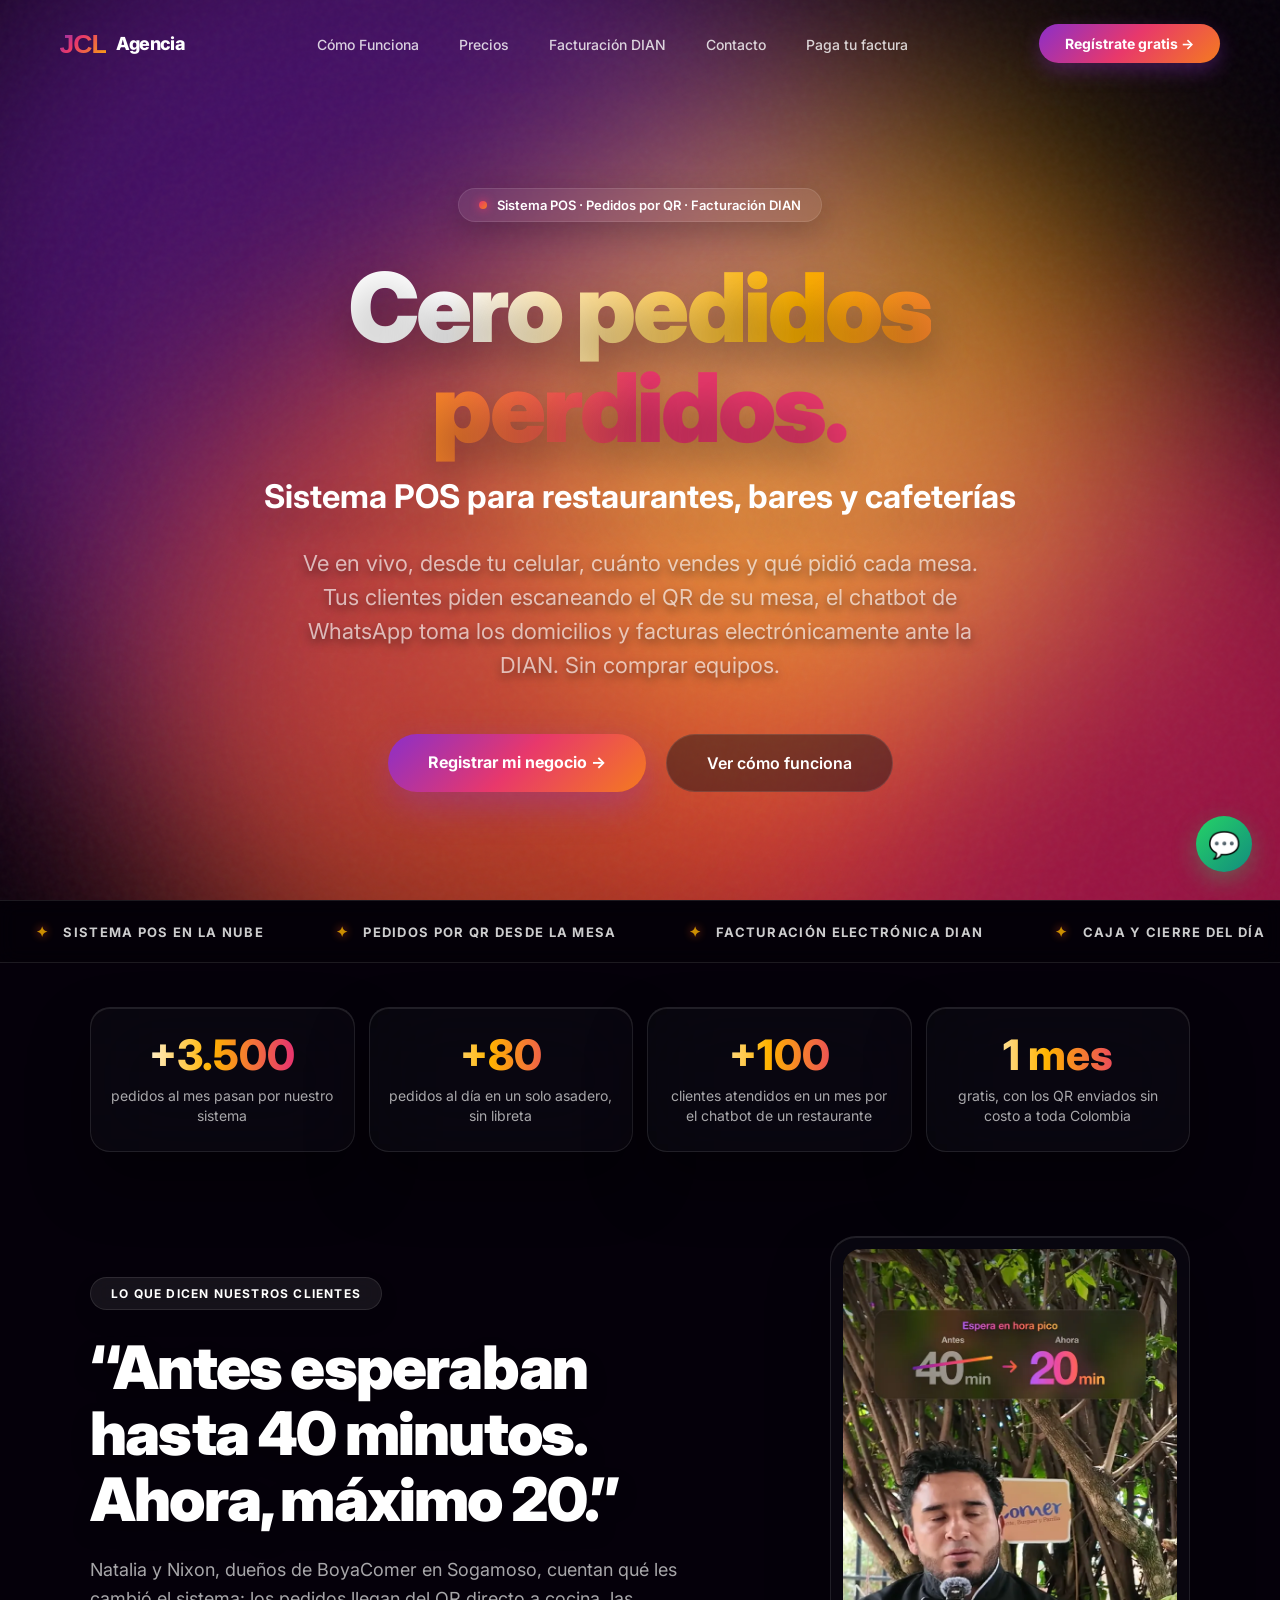
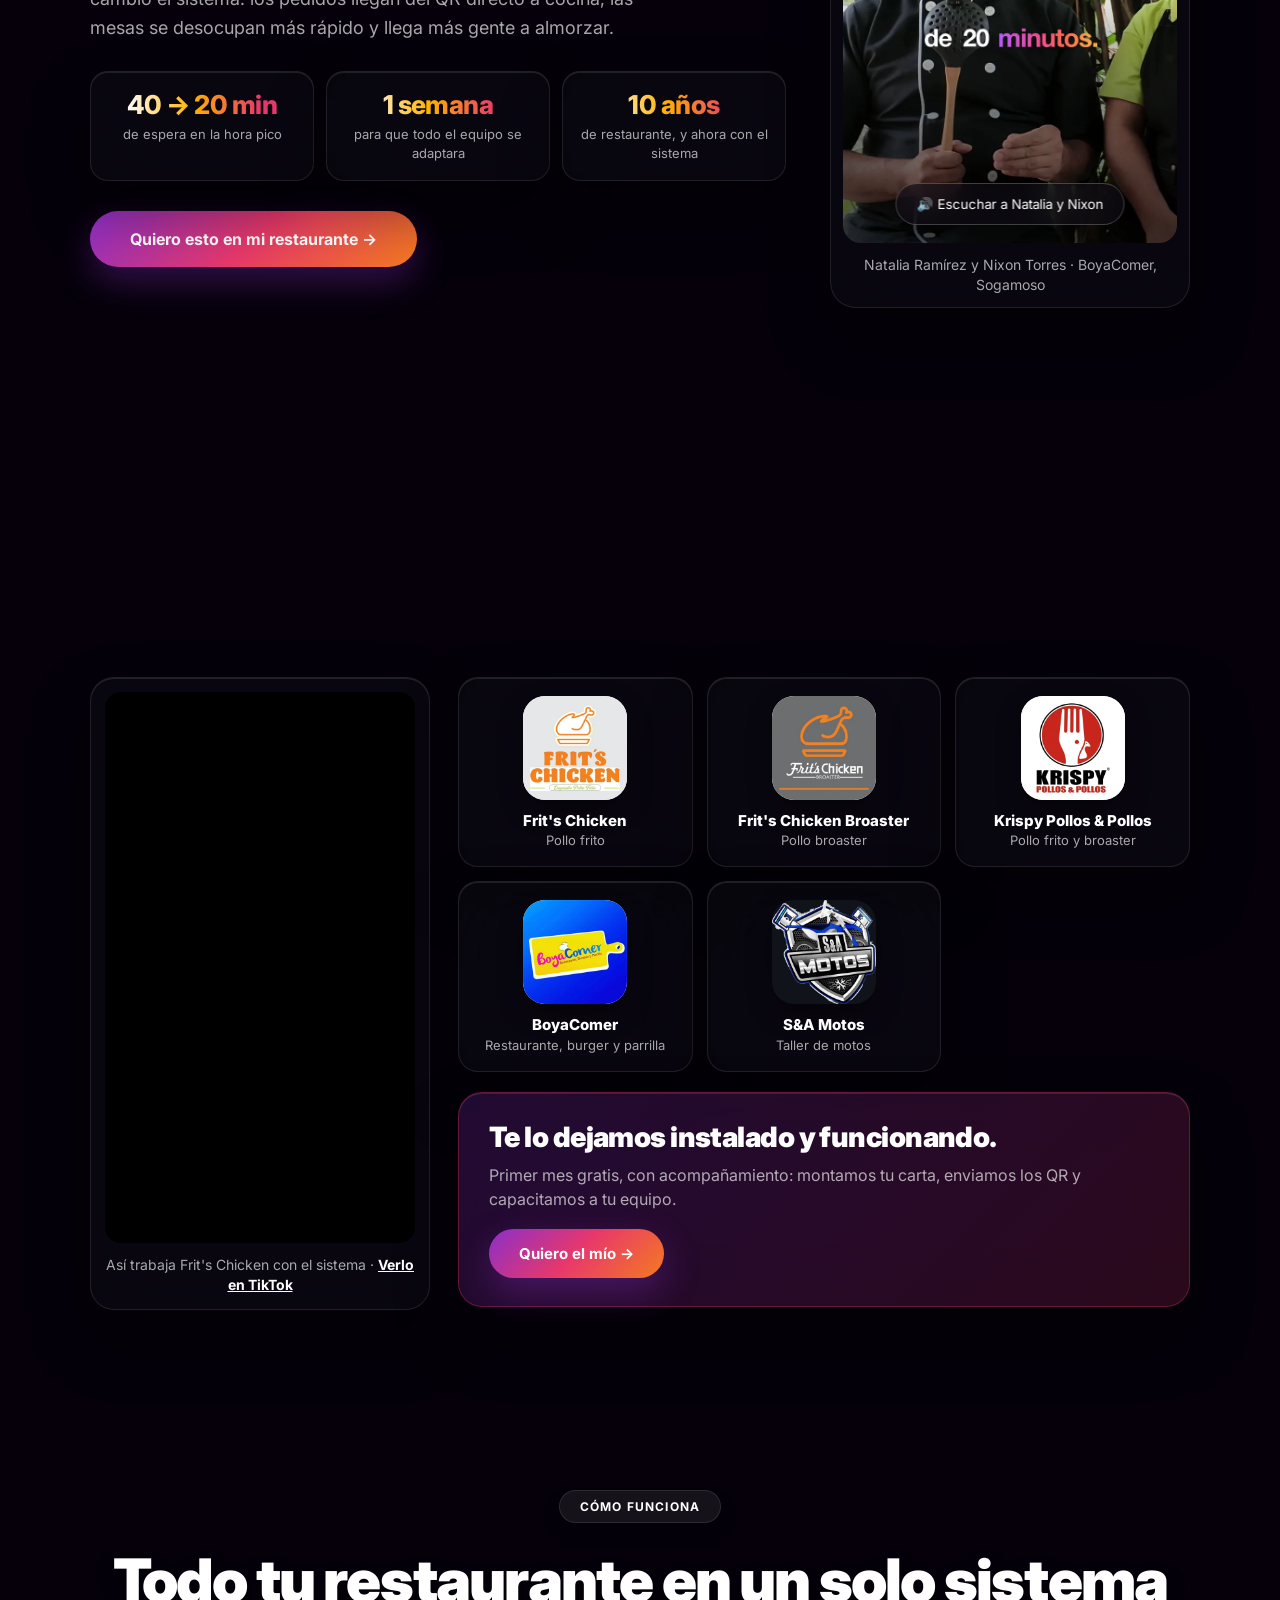
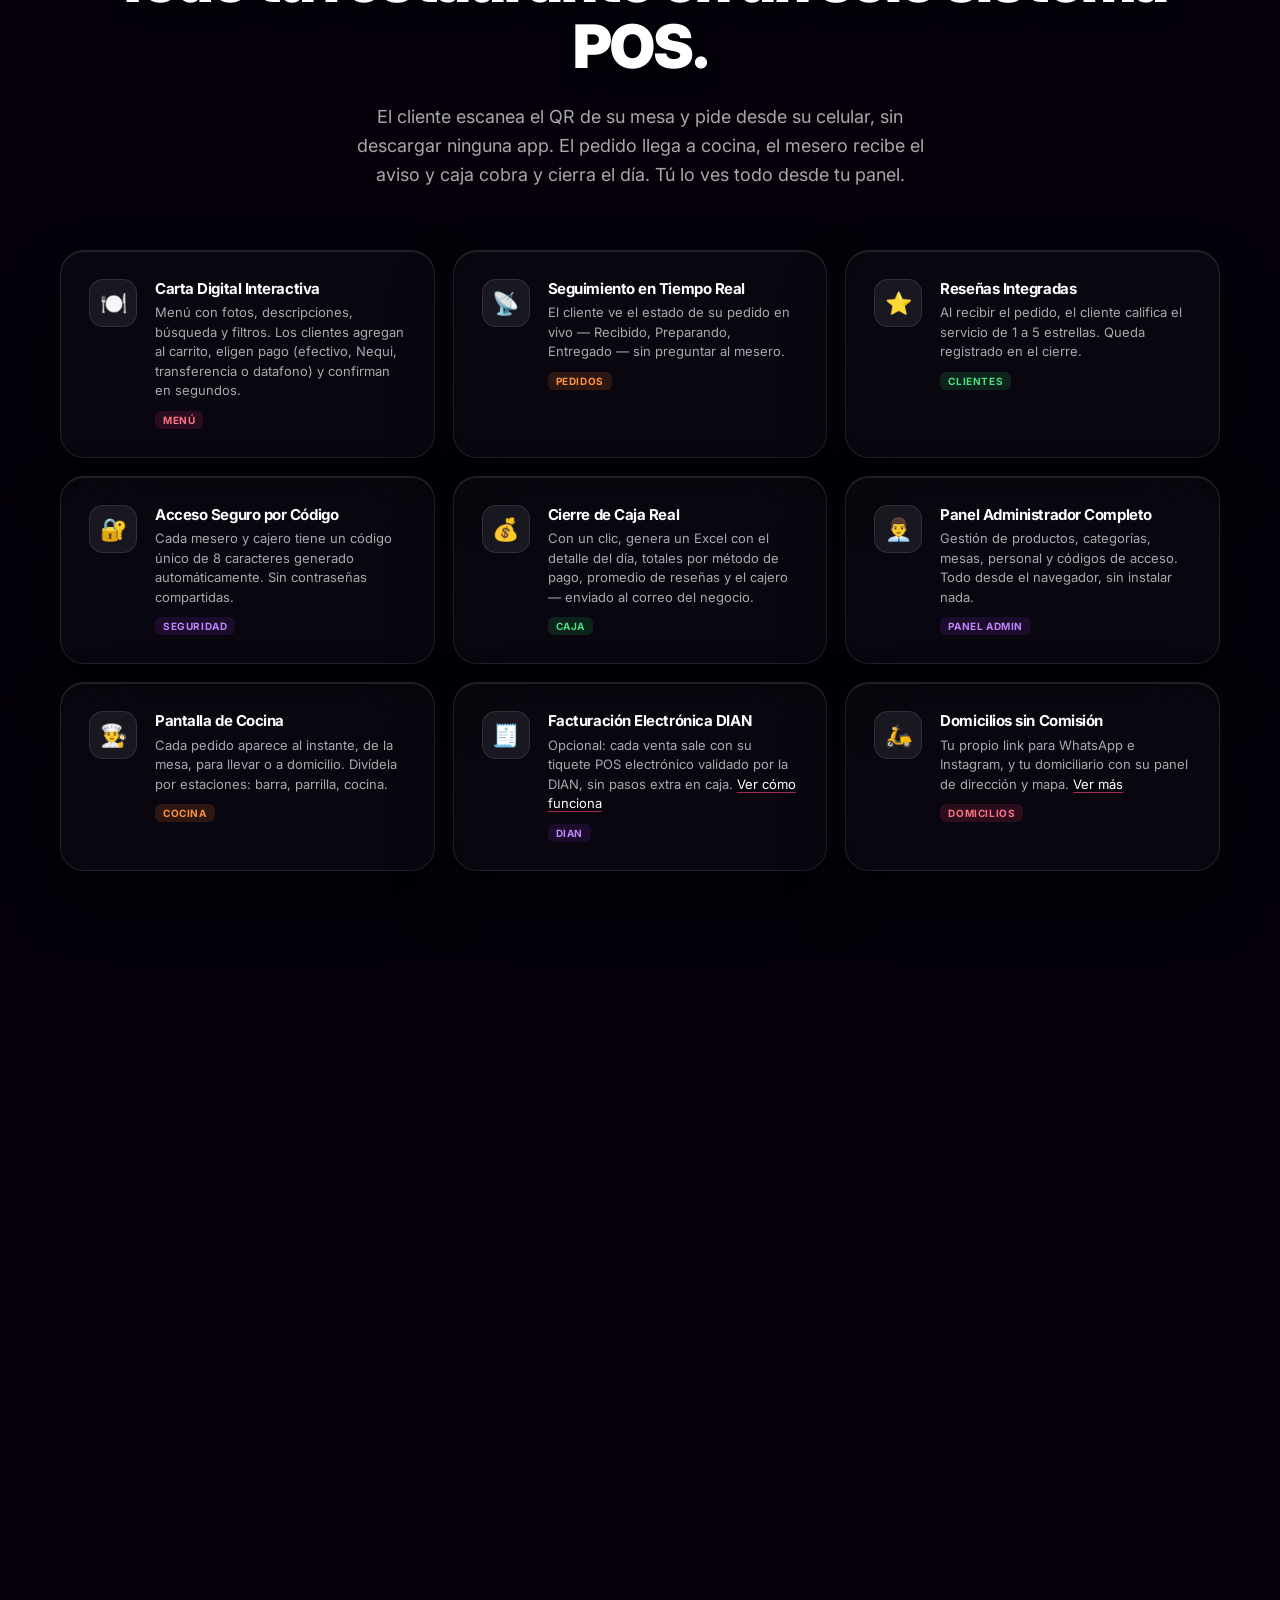
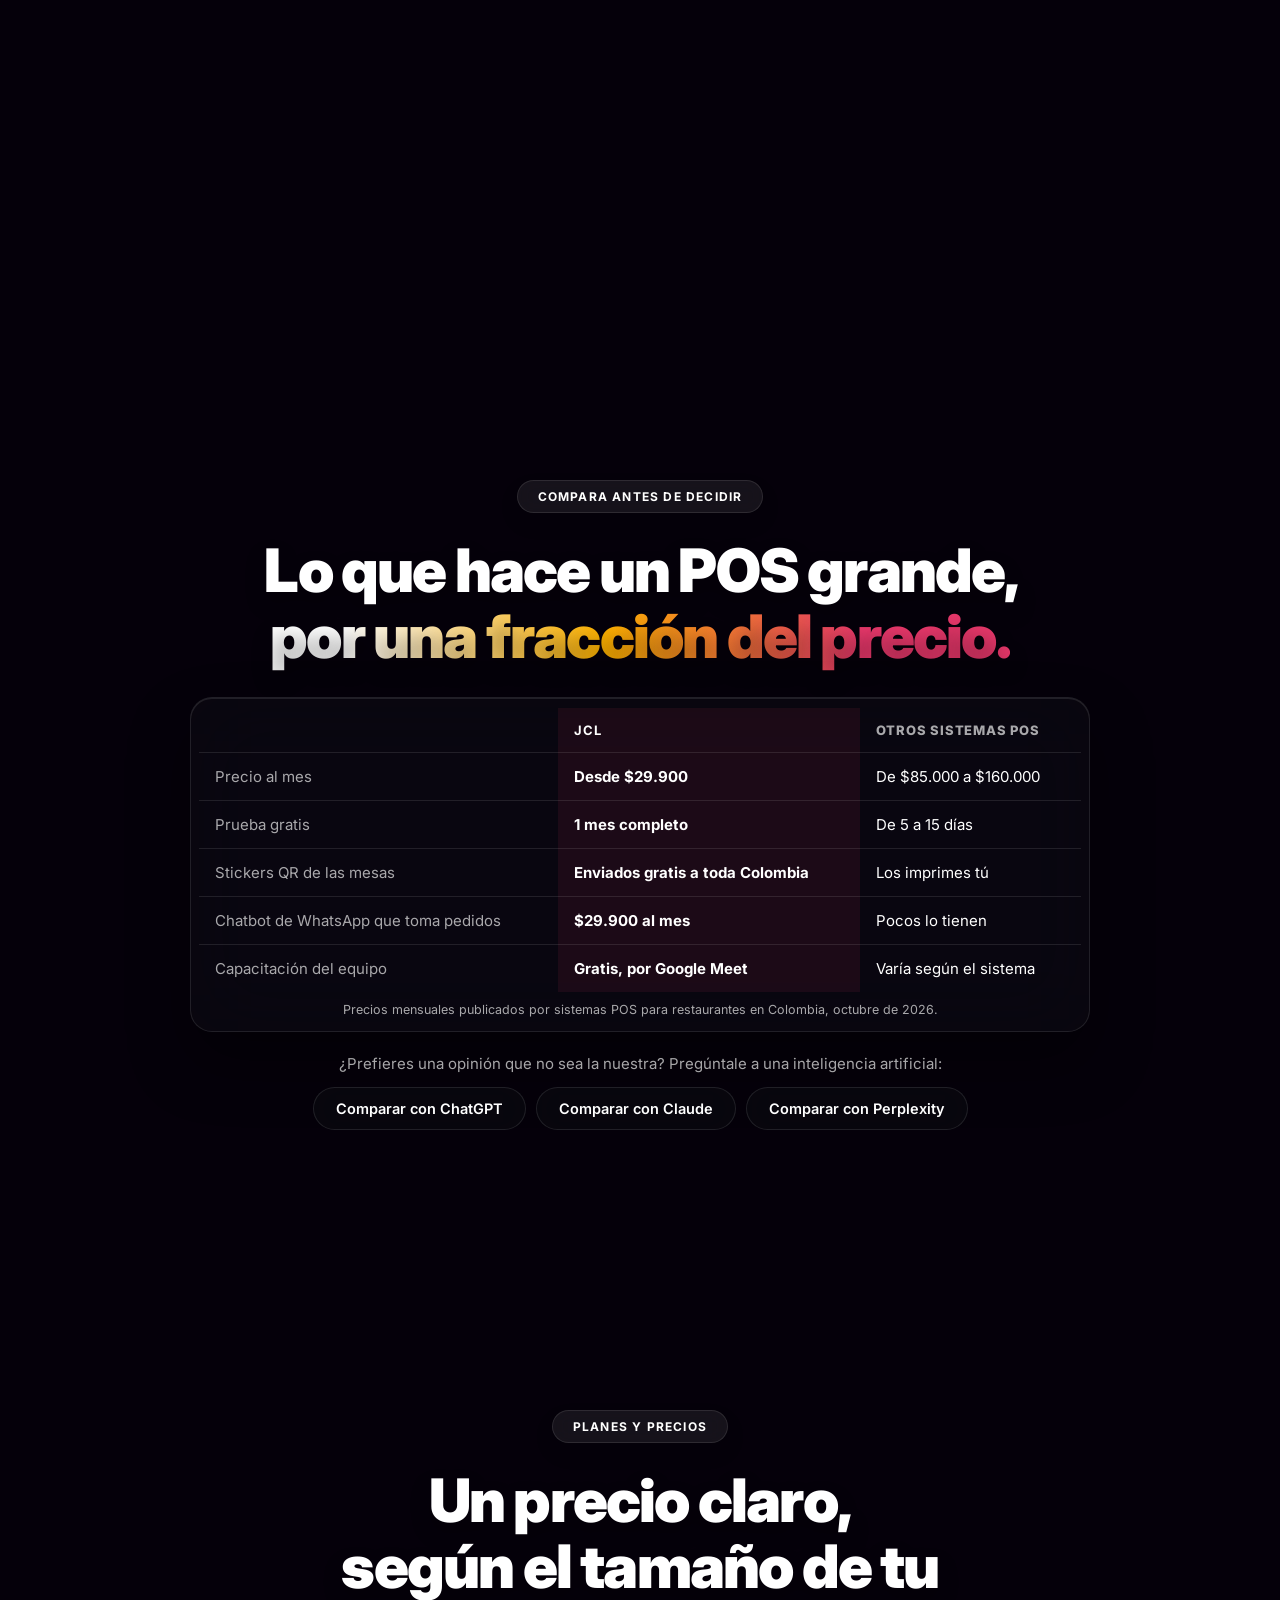
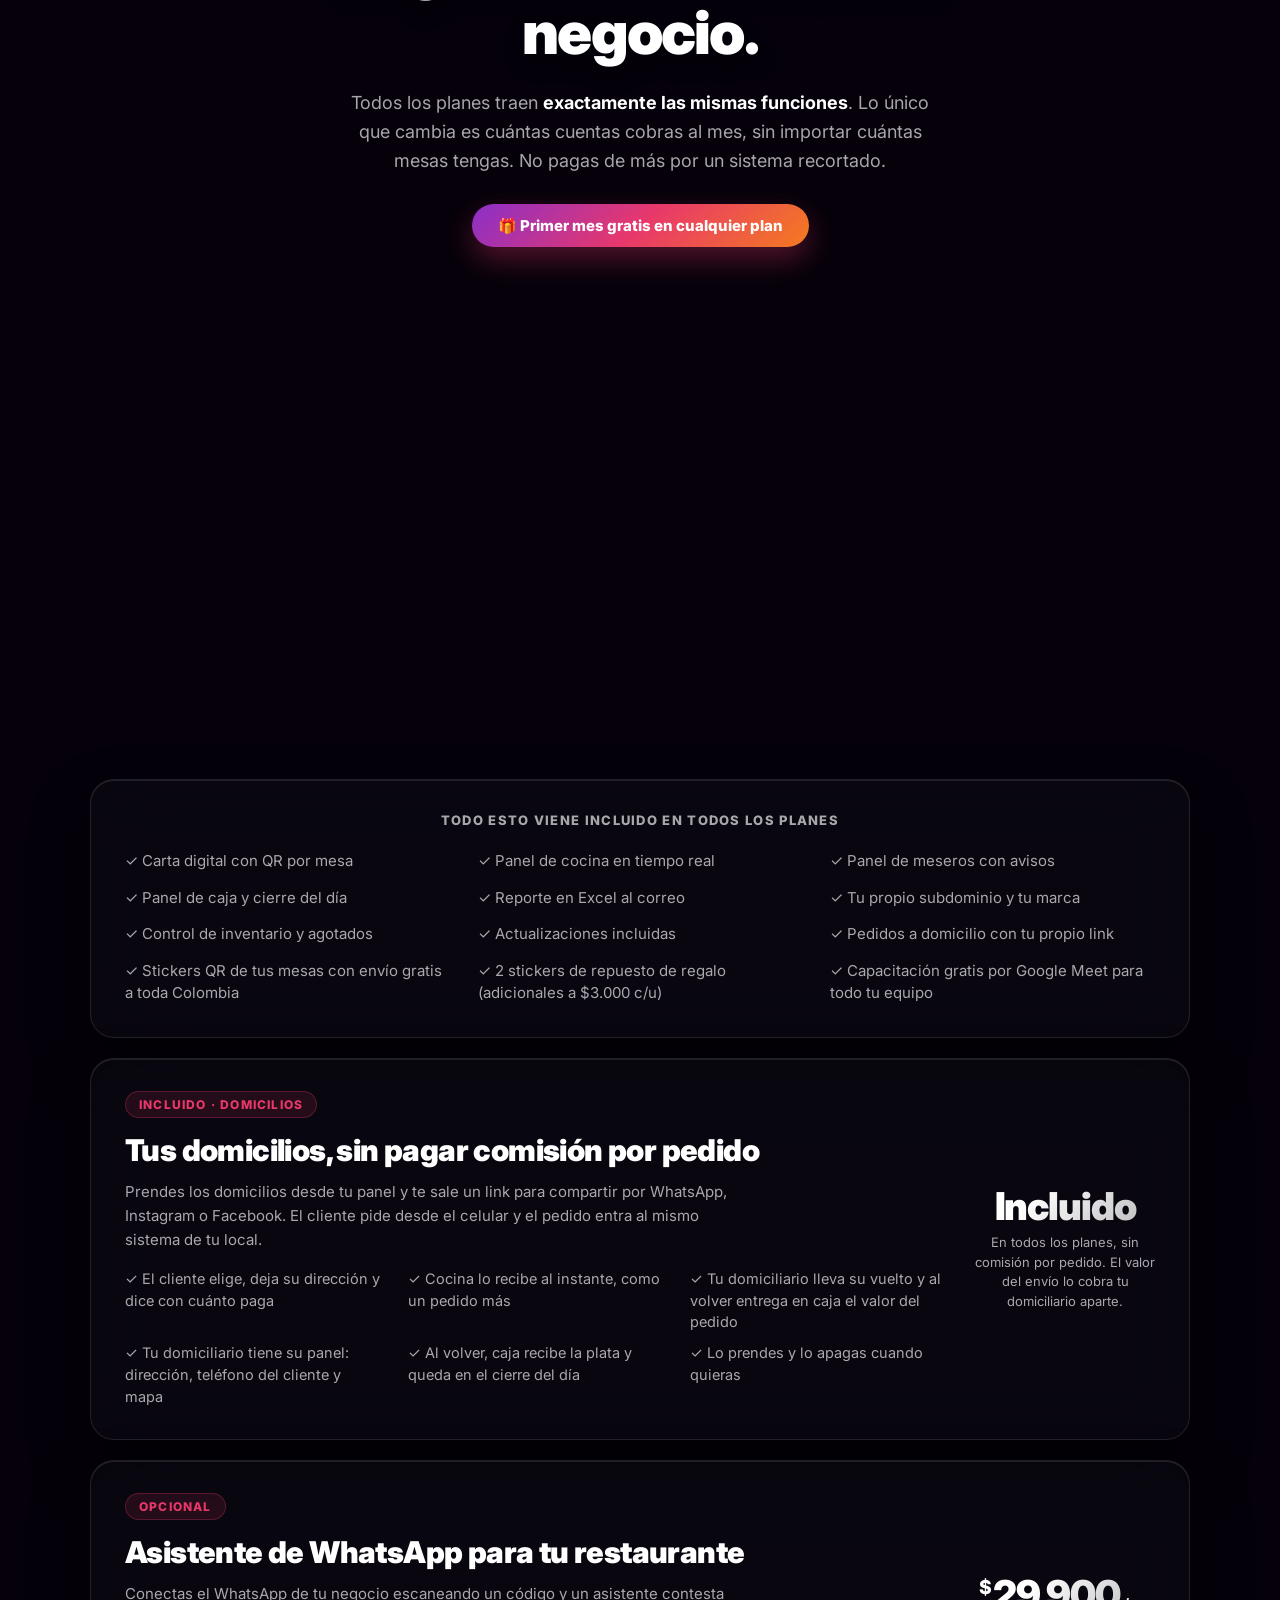
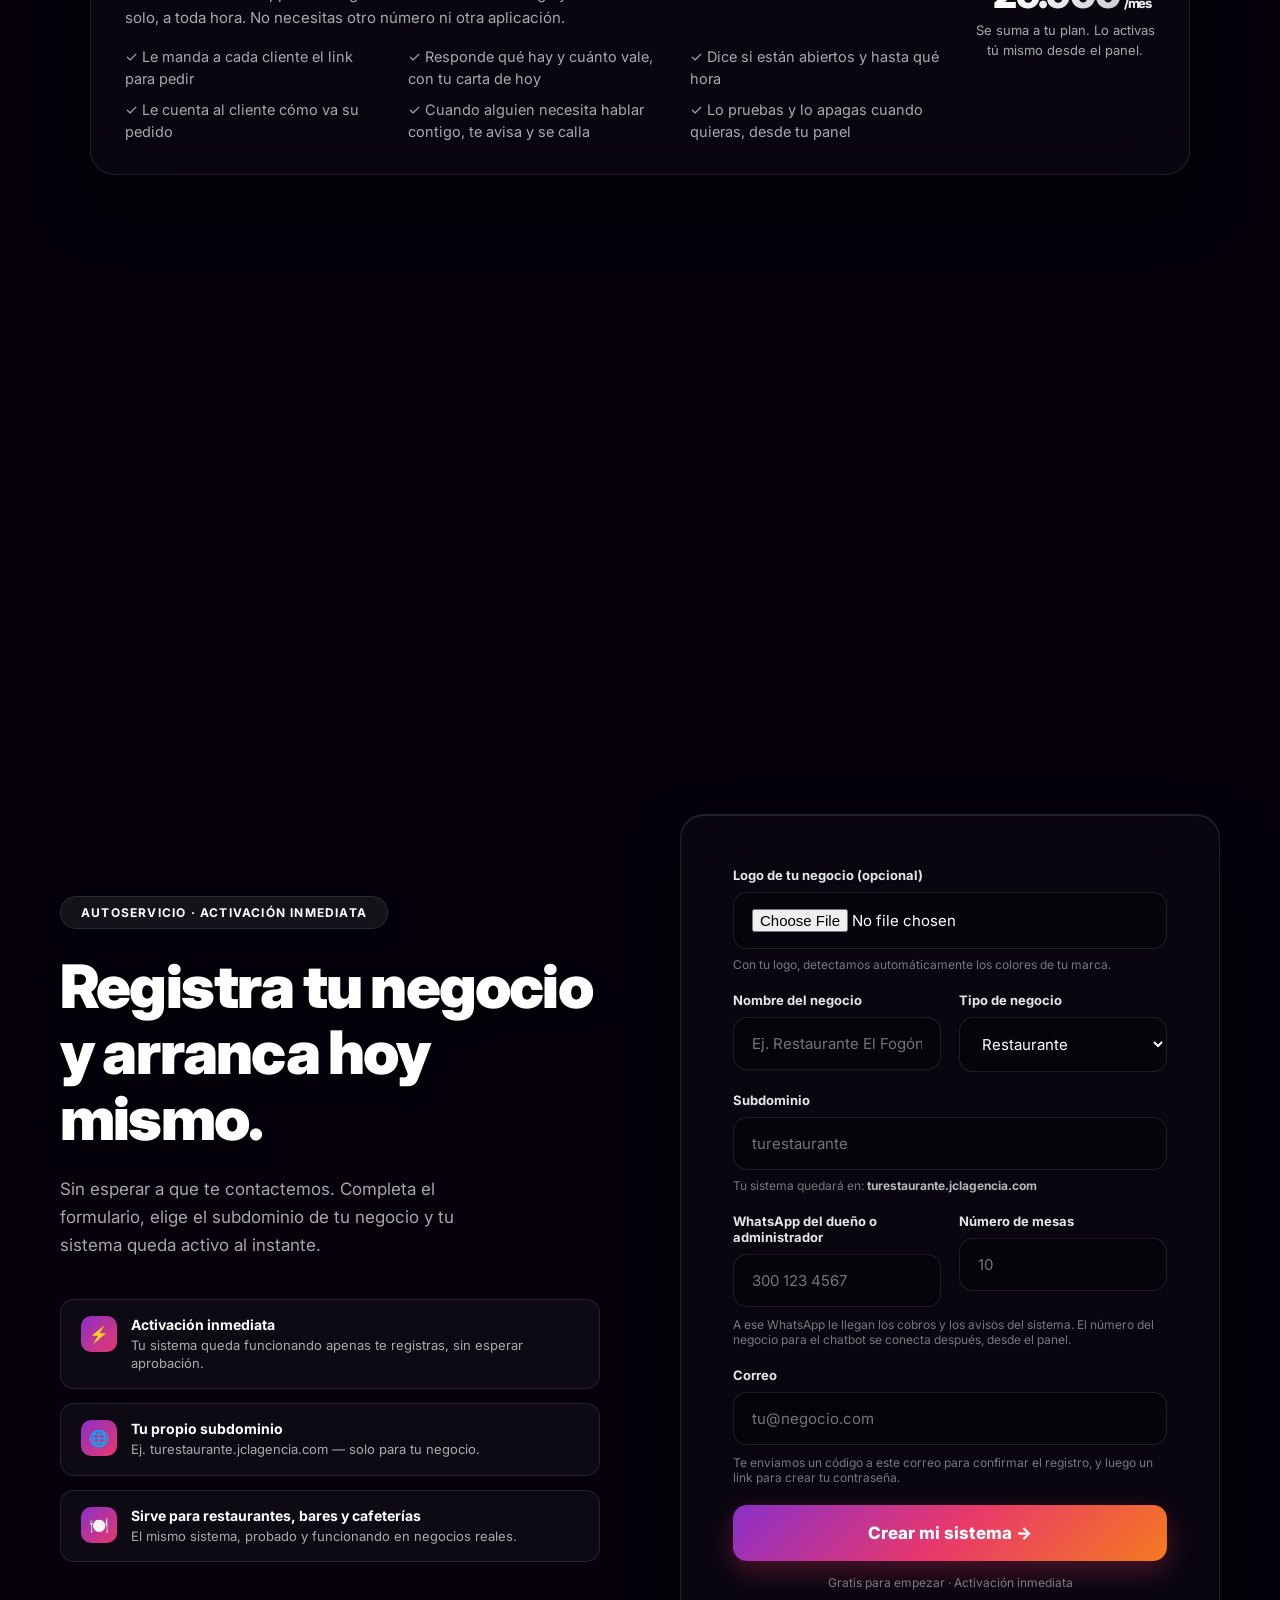
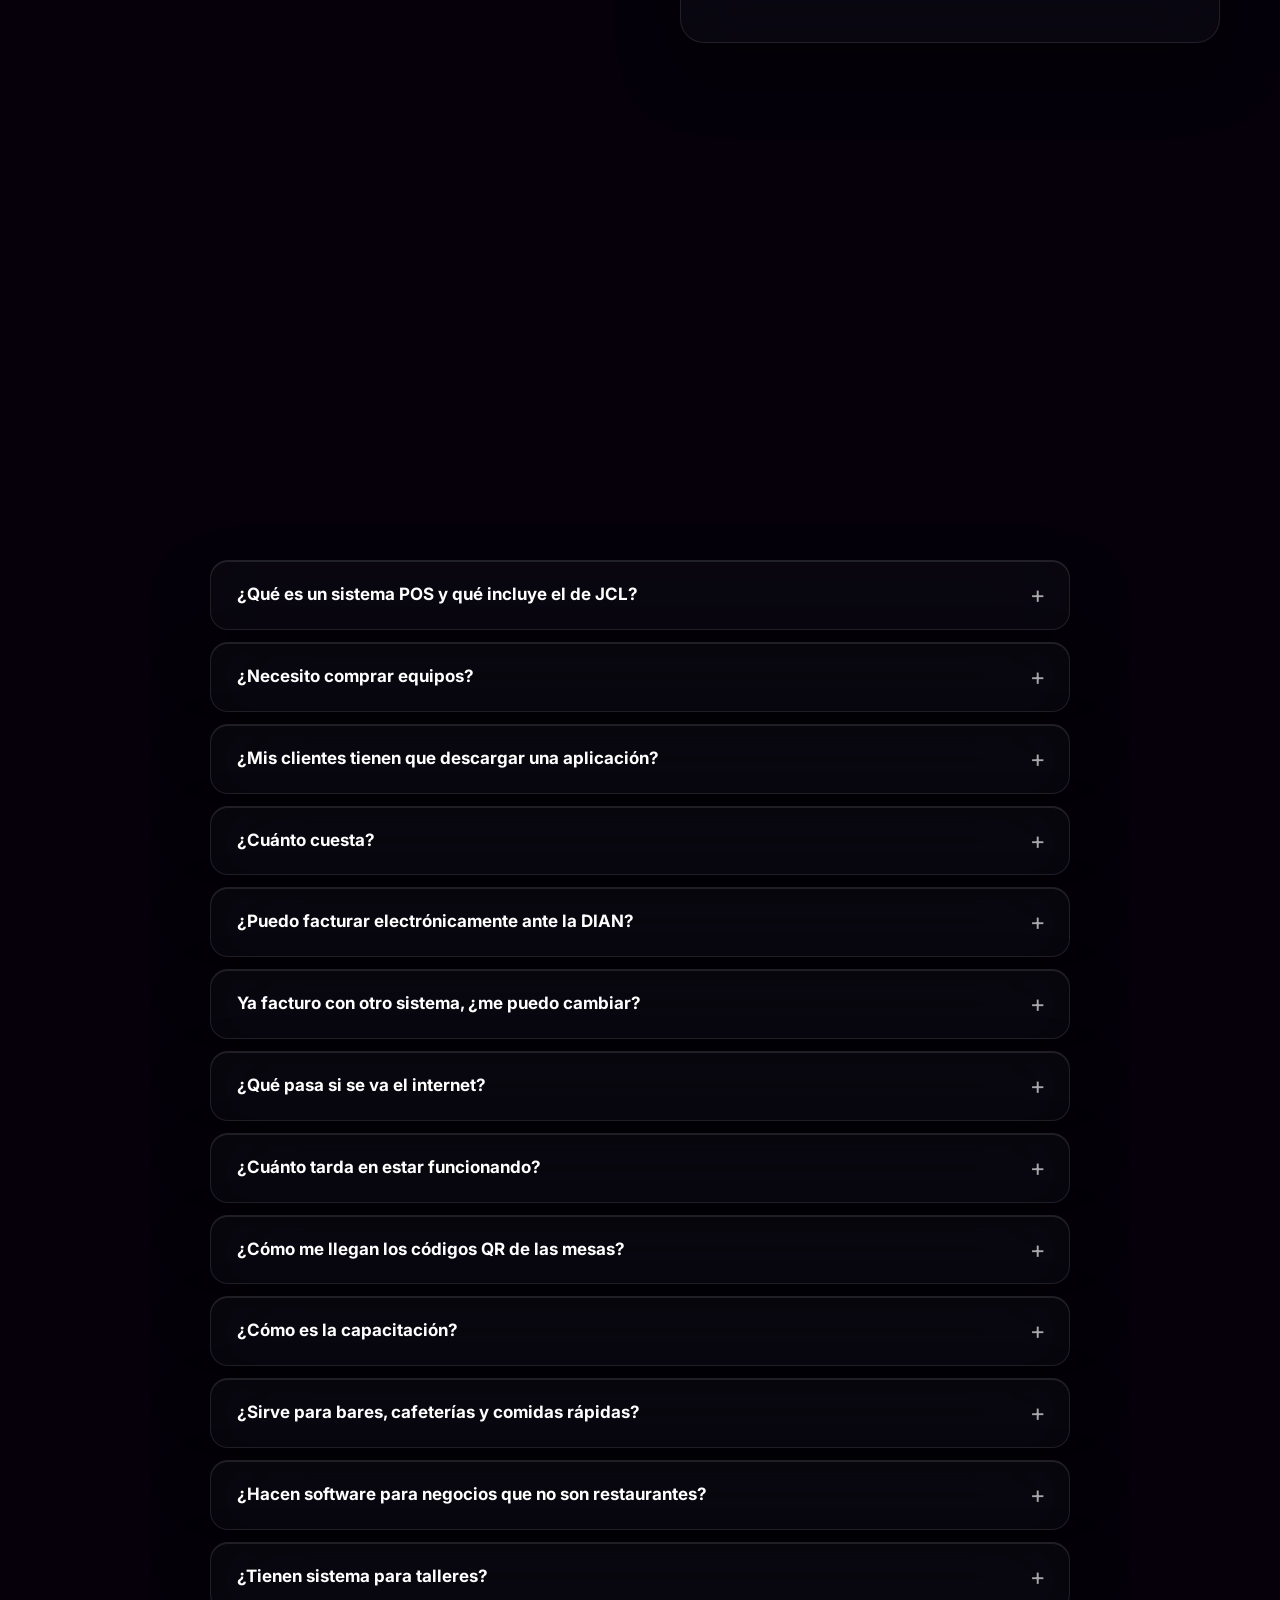
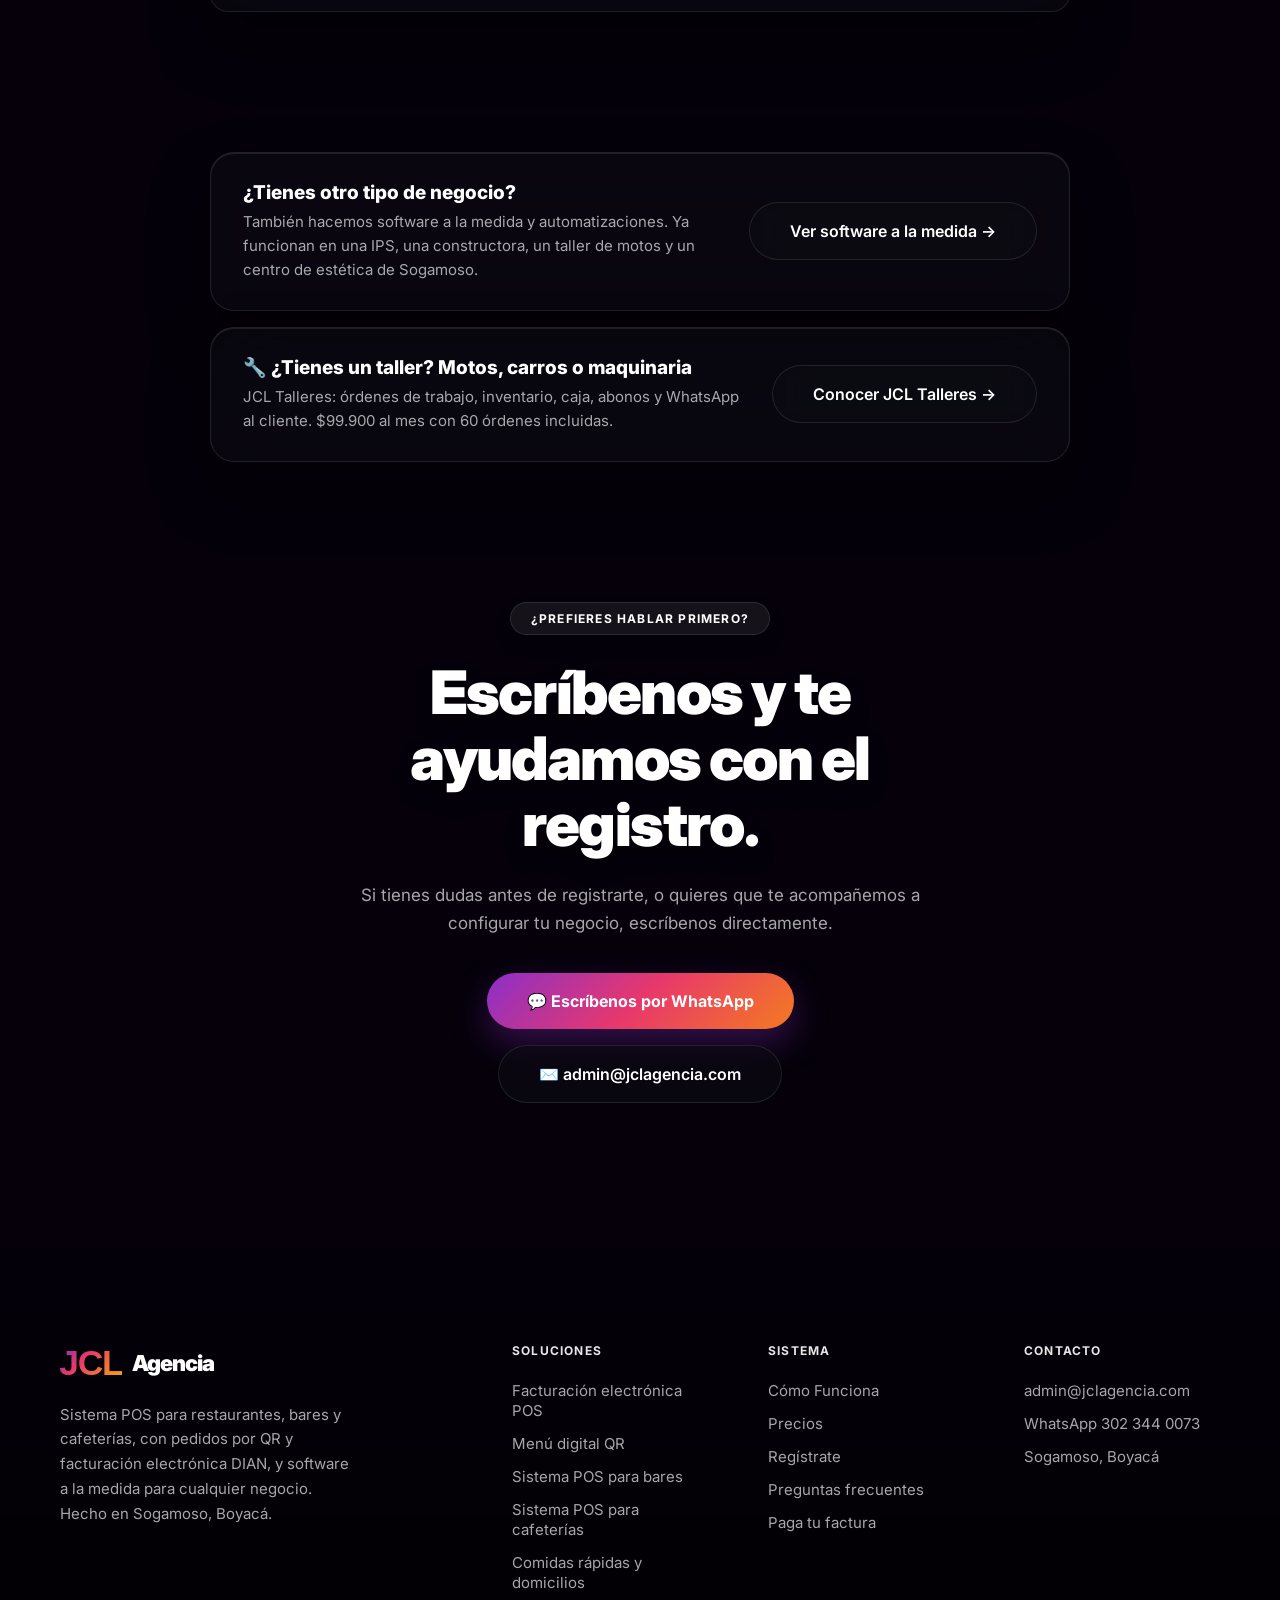
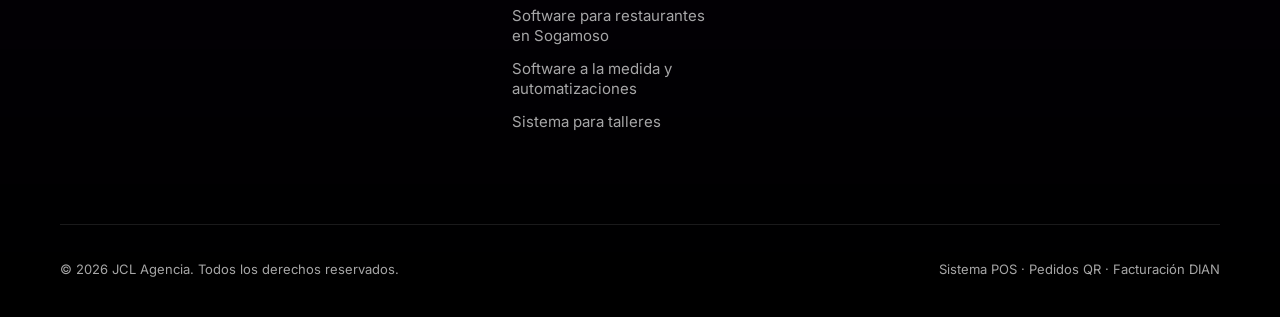
==== commit 45a60422: "Web: testimonio de BoyaComer en video, en una sección propia después de los resultados Natalia y Nix" ====
--- a/index.html
+++ b/index.html
@@ -550,6 +550,26 @@
 .res{padding:24px 18px;text-align:center;border-radius:20px}
 .res b{display:block;font-size:clamp(30px,4vw,42px);font-weight:800;line-height:1.1;margin-bottom:8px}
 .res span{display:block;font-size:14px;line-height:1.45;color:var(--text-muted)}
+/* Testimonio de BoyaComer: el video en vertical al lado de sus cifras (las dicen ellos en cámara). */
+.tst-wrap{display:grid;grid-template-columns:1fr 360px;gap:44px;max-width:1100px;margin:0 auto;align-items:center}
+.tst-texto .sh{text-wrap:balance}
+.tst-texto .ssub{margin-top:14px}
+.tst-datos{display:grid;grid-template-columns:repeat(3,1fr);gap:12px;margin:28px 0 30px}
+.tst-dato{padding:18px 14px;border-radius:18px;text-align:center}
+.tst-dato b{display:block;font-size:clamp(20px,2.2vw,26px);font-weight:800;letter-spacing:-.02em;line-height:1.15;margin-bottom:6px;white-space:nowrap}
+.tst-dato span{display:block;font-size:13px;line-height:1.4;color:var(--text-muted)}
+.tst-cta{display:inline-block}
+.tst-video{padding:12px;border-radius:26px;display:flex;flex-direction:column;gap:12px}
+.tst-marco{position:relative;border-radius:18px;overflow:hidden;background:#000;aspect-ratio:9/16}
+.tst-marco video{width:100%;height:100%;object-fit:cover;display:block}
+.tst-sonido{position:absolute;left:50%;bottom:18px;transform:translateX(-50%);white-space:nowrap;border:1px solid rgba(255,255,255,.22);border-radius:100px;padding:12px 20px;
+  font:700 14px/1 inherit;font-family:inherit;color:#fff;cursor:pointer;background:rgba(15,12,22,.6);backdrop-filter:blur(14px);-webkit-backdrop-filter:blur(14px);box-shadow:0 10px 26px rgba(0,0,0,.35);transition:opacity .3s,transform .3s}
+.tst-sonido:hover{transform:translateX(-50%) translateY(-2px)}
+.tst-sonido:focus-visible{outline:2px solid #fff;outline-offset:3px}
+.tst-sonido.on{opacity:.82;font-size:13px;padding:9px 16px}
+.tst-video p{font-size:14px;color:var(--text-muted);text-align:center;line-height:1.45}
+@media(max-width:900px){.tst-wrap{grid-template-columns:1fr;gap:30px}.tst-texto{text-align:center}.tst-texto .ssub{margin-left:auto;margin-right:auto}.tst-video{max-width:360px;margin:0 auto;width:100%;order:-1}}
+@media(max-width:560px){.tst-datos{grid-template-columns:1fr;max-width:320px;margin-left:auto;margin-right:auto}}
 /* Clientes: logos de los negocios que ya usan el sistema y el video de uno de ellos. */
 .cli-wrap{display:grid;grid-template-columns:340px 1fr;gap:28px;max-width:1100px;margin:0 auto;align-items:stretch}
 .cli-video{padding:14px;border-radius:24px;display:flex;flex-direction:column;gap:12px}
@@ -847,6 +867,31 @@
   </div>
 </div>
 
+<!-- TESTIMONIO: los dueños de BoyaComer contándolo en cámara -->
+<div id="testimonio" class="sec" style="padding-top:72px;padding-bottom:24px">
+  <div class="tst-wrap">
+    <div class="tst-texto rv">
+      <div class="stag">Lo que dicen nuestros clientes</div>
+      <h2 class="sh">“Antes esperaban hasta 40 minutos. Ahora, máximo 20.”</h2>
+      <p class="ssub">Natalia y Nixon, dueños de BoyaComer en Sogamoso, cuentan qué les cambió el sistema: los pedidos llegan del QR directo a cocina, las mesas se desocupan más rápido y llega más gente a almorzar.</p>
+      <div class="tst-datos">
+        <div class="tst-dato glass-panel"><b class="gt">40 → 20 min</b><span>de espera en la hora pico</span></div>
+        <div class="tst-dato glass-panel"><b class="gt">1 semana</b><span>para que todo el equipo se adaptara</span></div>
+        <div class="tst-dato glass-panel"><b class="gt">10 años</b><span>de restaurante, y ahora con el sistema</span></div>
+      </div>
+      <a href="#registro" class="bp tst-cta">Quiero esto en mi restaurante →</a>
+    </div>
+    <div class="tst-video glass-panel rv">
+      <div class="tst-marco">
+        <video id="tst-video" src="/clientes/testimonio-boyacomer.mp4" poster="/clientes/testimonio-boyacomer.webp" muted playsinline loop preload="none"
+          aria-label="Testimonio de Natalia Ramírez y Nixon Torres, dueños de BoyaComer, sobre JCL Pedidos"></video>
+        <button type="button" id="tst-sonido" class="tst-sonido" aria-pressed="false">🔊 Escuchar a Natalia y Nixon</button>
+      </div>
+      <p>Natalia Ramírez y Nixon Torres · BoyaComer, Sogamoso</p>
+    </div>
+  </div>
+</div>
+
 <!-- CLIENTES -->
 <div id="clientes" class="sec" style="padding-top:80px;padding-bottom:40px">
   <div class="rv svc-header">
@@ -1340,6 +1385,28 @@
   entries.forEach(e => { if(e.isIntersecting) { e.target.classList.add('in'); rvo.unobserve(e.target); }});
 }, {threshold: window.innerWidth < 768 ? 0.04 : 0.08});
 document.querySelectorAll('.rv').forEach(el => rvo.observe(el));
+
+// Testimonio de BoyaComer: no se descarga hasta que se ve (pesa ~12 MB).
+// Arranca sin sonido (los subtítulos cuentan la historia); el botón lo pone
+// con sonido desde el principio. Con "reducir movimiento" no arranca solo.
+(() => {
+  const v = document.getElementById('tst-video'), b = document.getElementById('tst-sonido');
+  if (!v || !b) return;
+  const quieto = window.matchMedia('(prefers-reduced-motion: reduce)').matches;
+  let conSonido = false;
+  new IntersectionObserver(es => es.forEach(e => {
+    if (e.isIntersecting) { if (!quieto || conSonido) v.play().catch(() => {}); }
+    else v.pause();
+  }), { threshold: 0.45 }).observe(v);
+  const pintar = () => { b.textContent = conSonido ? '🔇 Silenciar' : '🔊 Escuchar a Natalia y Nixon'; b.classList.toggle('on', conSonido); b.setAttribute('aria-pressed', String(conSonido)); };
+  b.addEventListener('click', () => {
+    conSonido = !conSonido;
+    v.muted = !conSonido;
+    if (conSonido) { v.currentTime = 0; v.loop = false; v.play().catch(() => {}); } else v.loop = true;
+    pintar();
+  });
+  v.addEventListener('ended', () => { conSonido = false; v.muted = true; v.loop = true; v.play().catch(() => {}); pintar(); });
+})();
 
 // Los pedidos del mes en la franja de resultados, en vivo
 fetch('https://jcl-pedidos-app-production.up.railway.app/api/stats')
